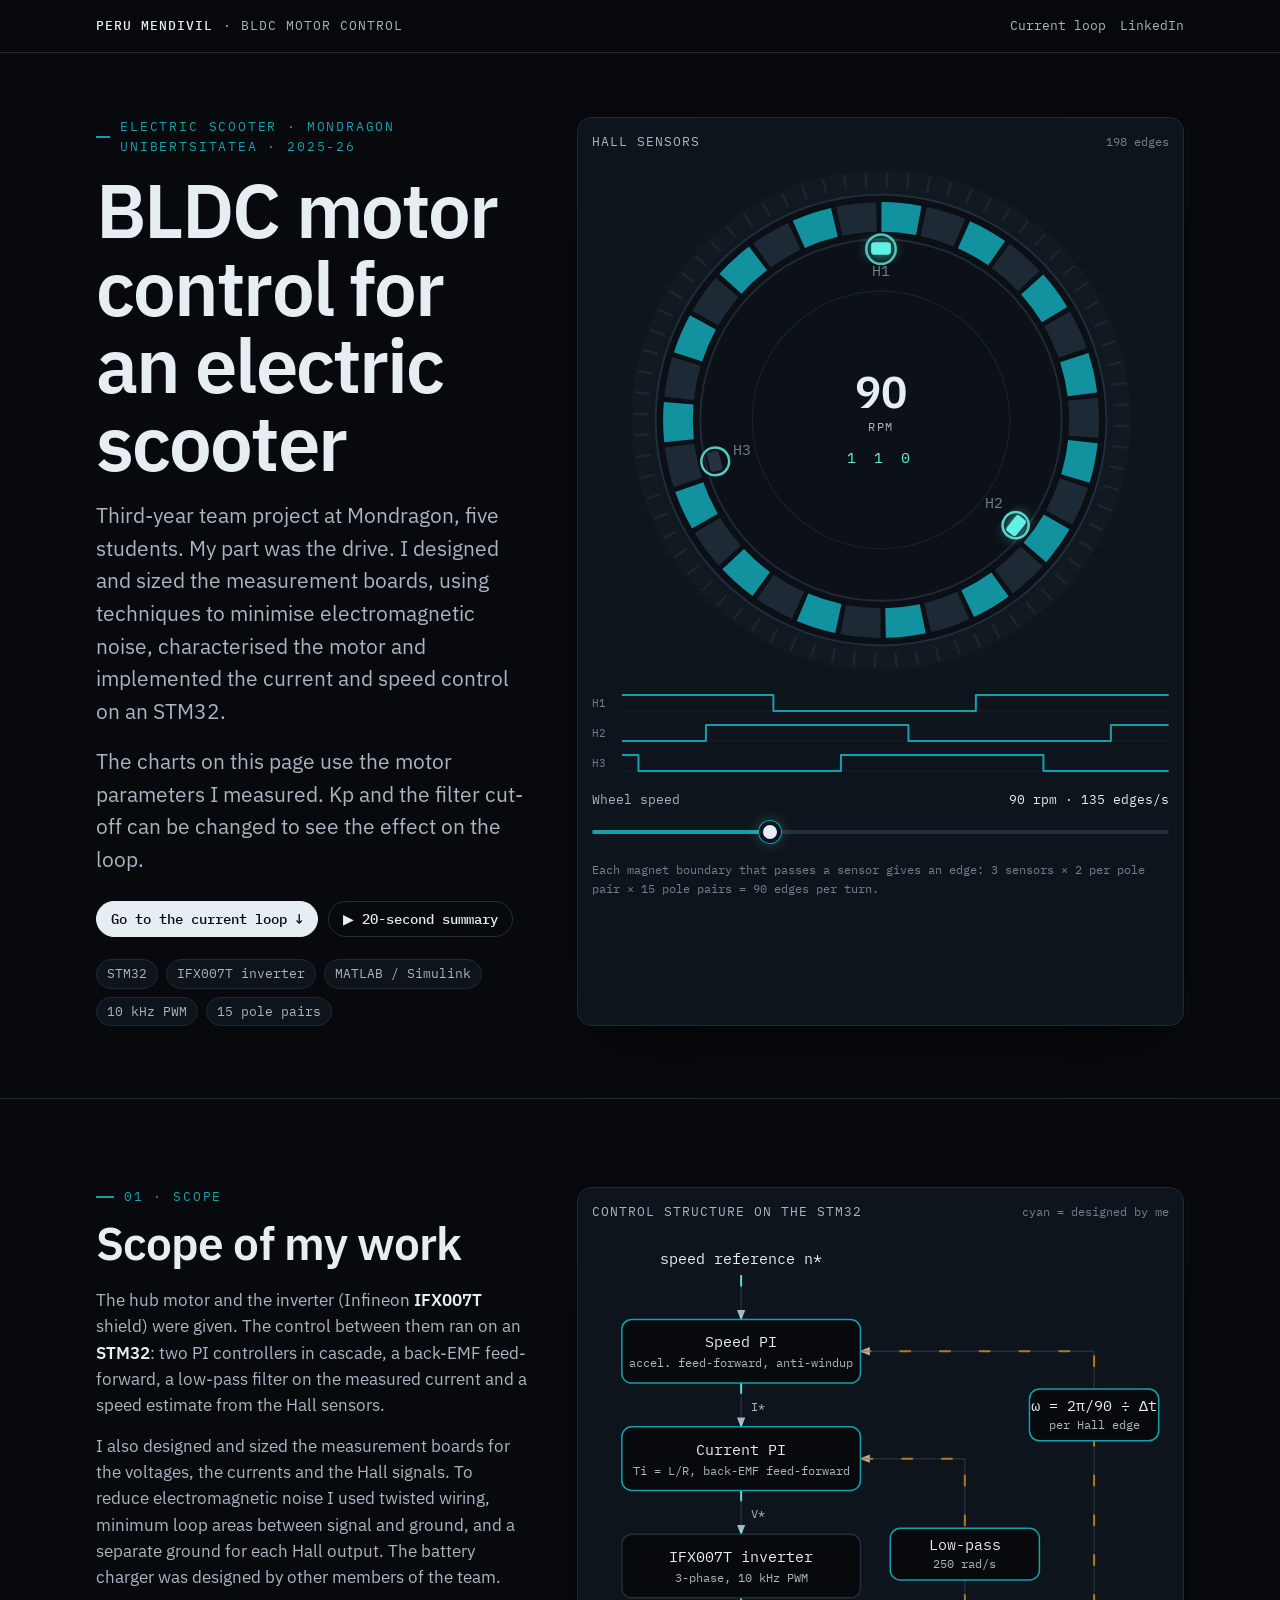
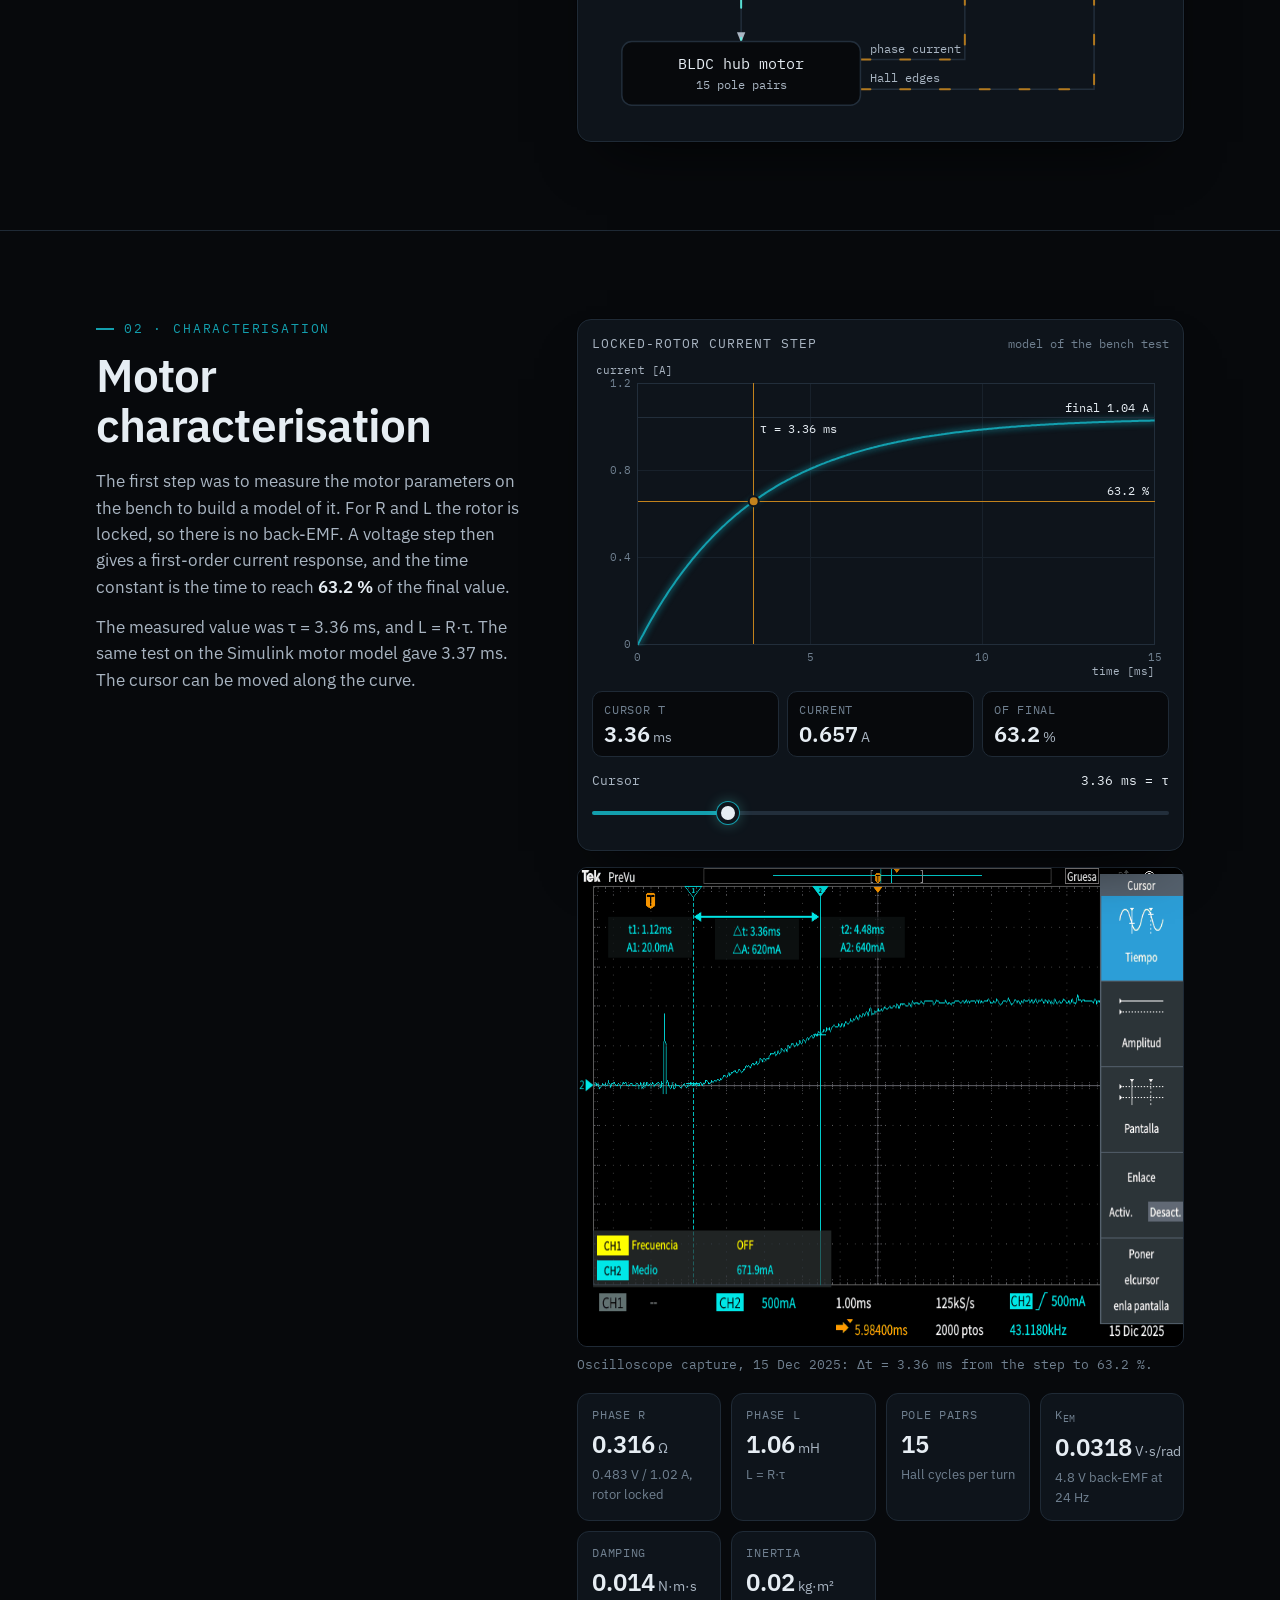
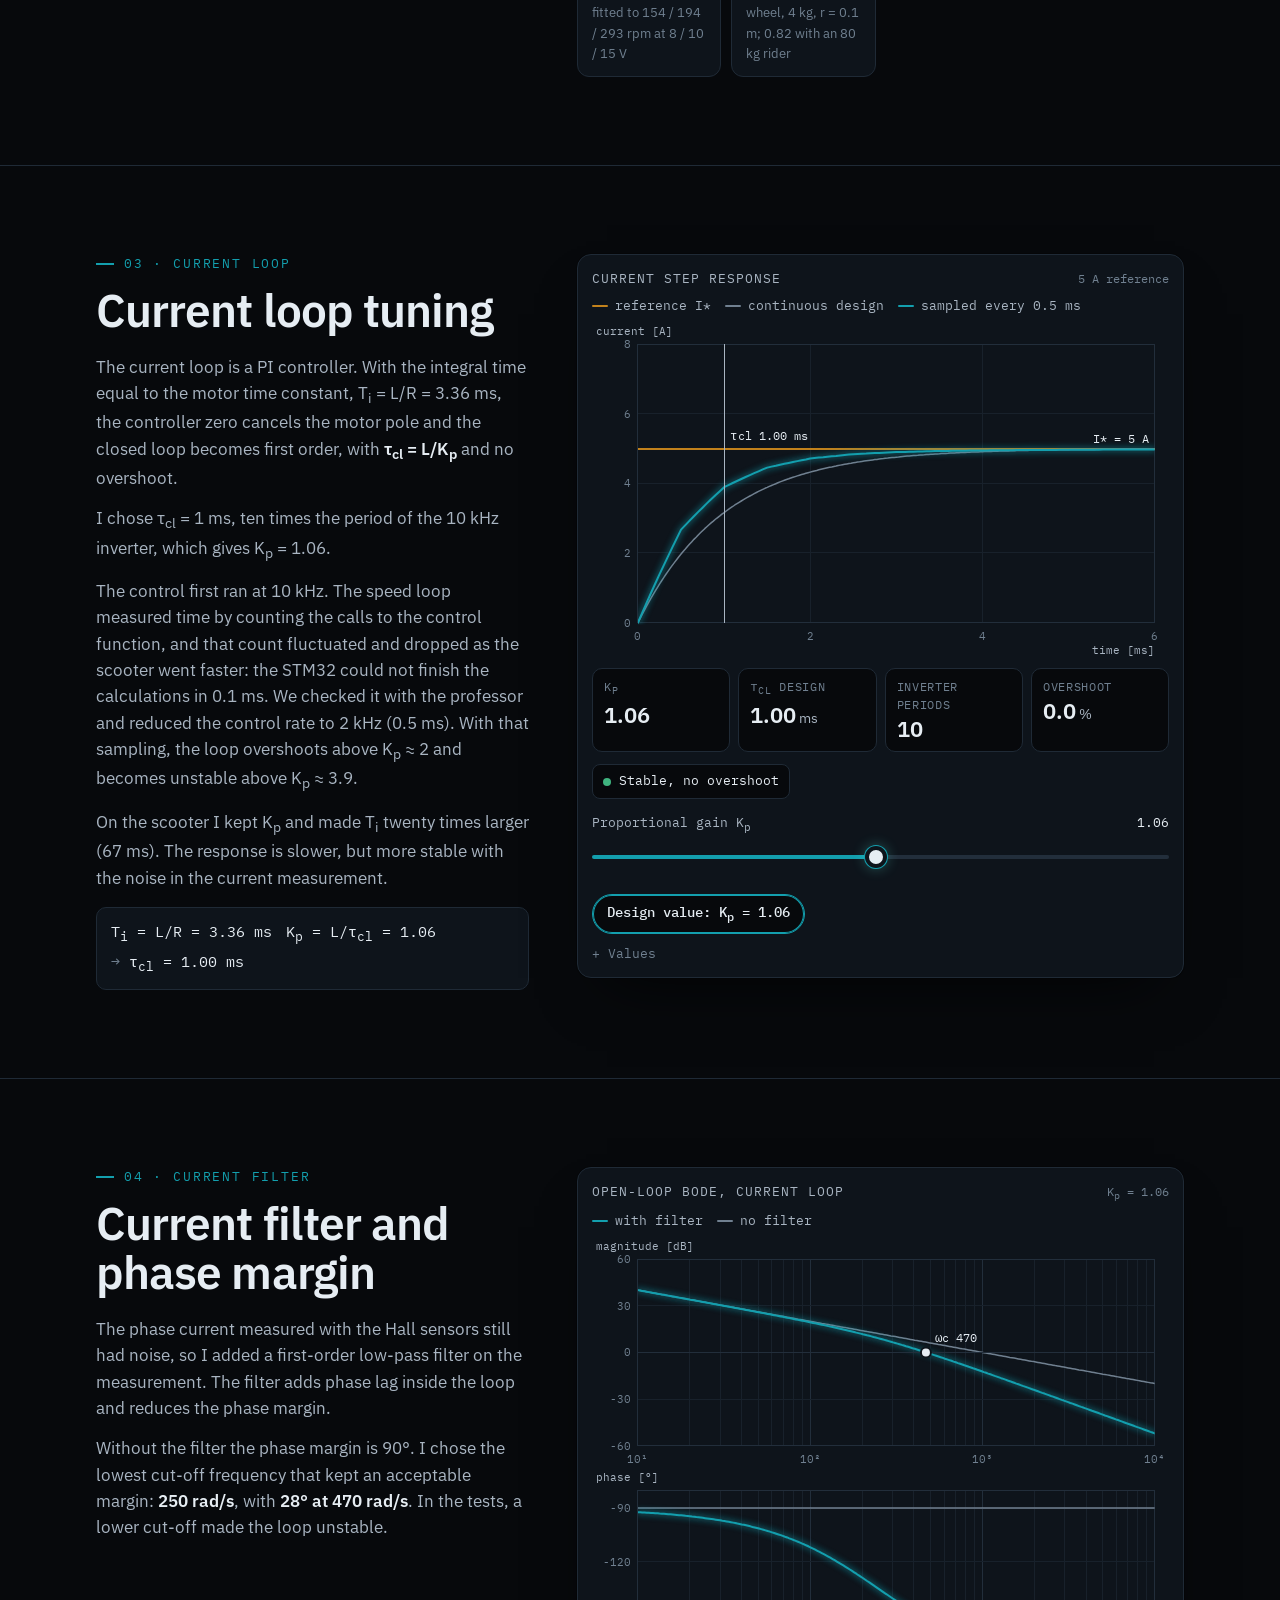
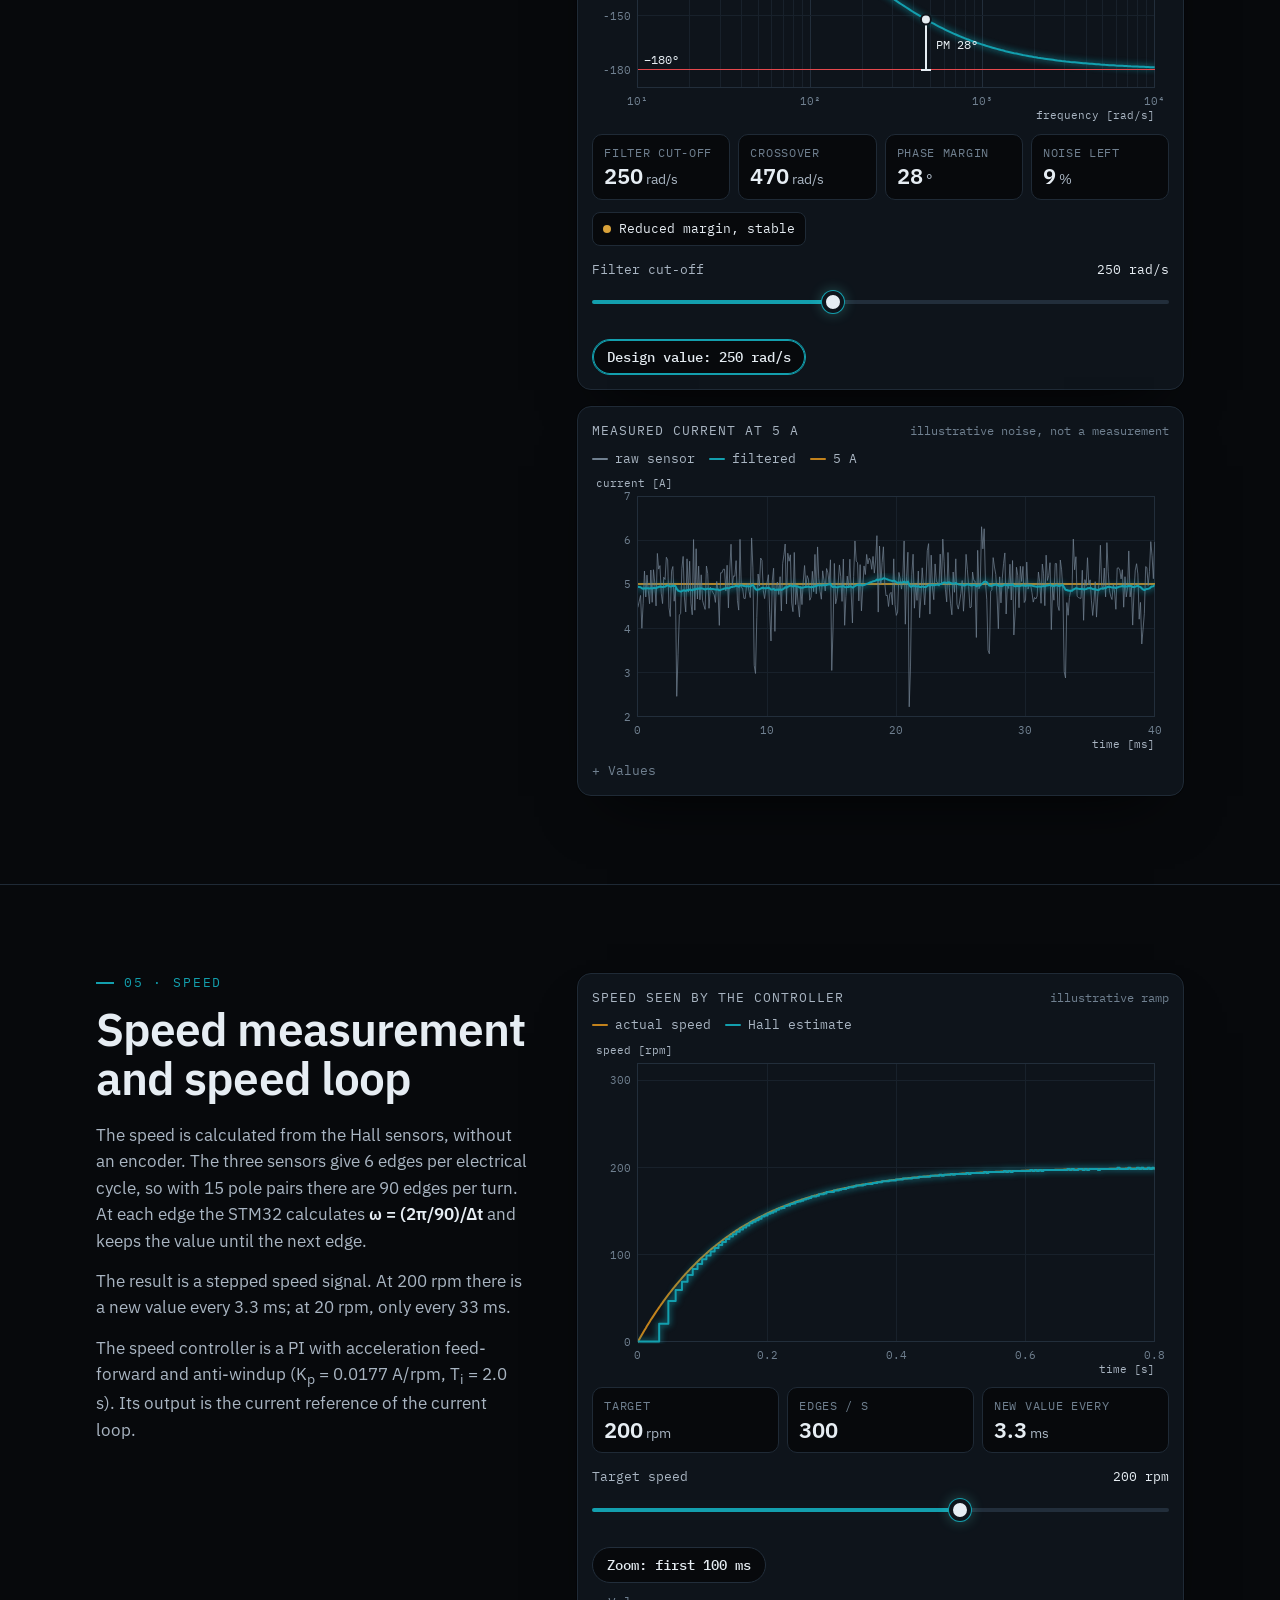
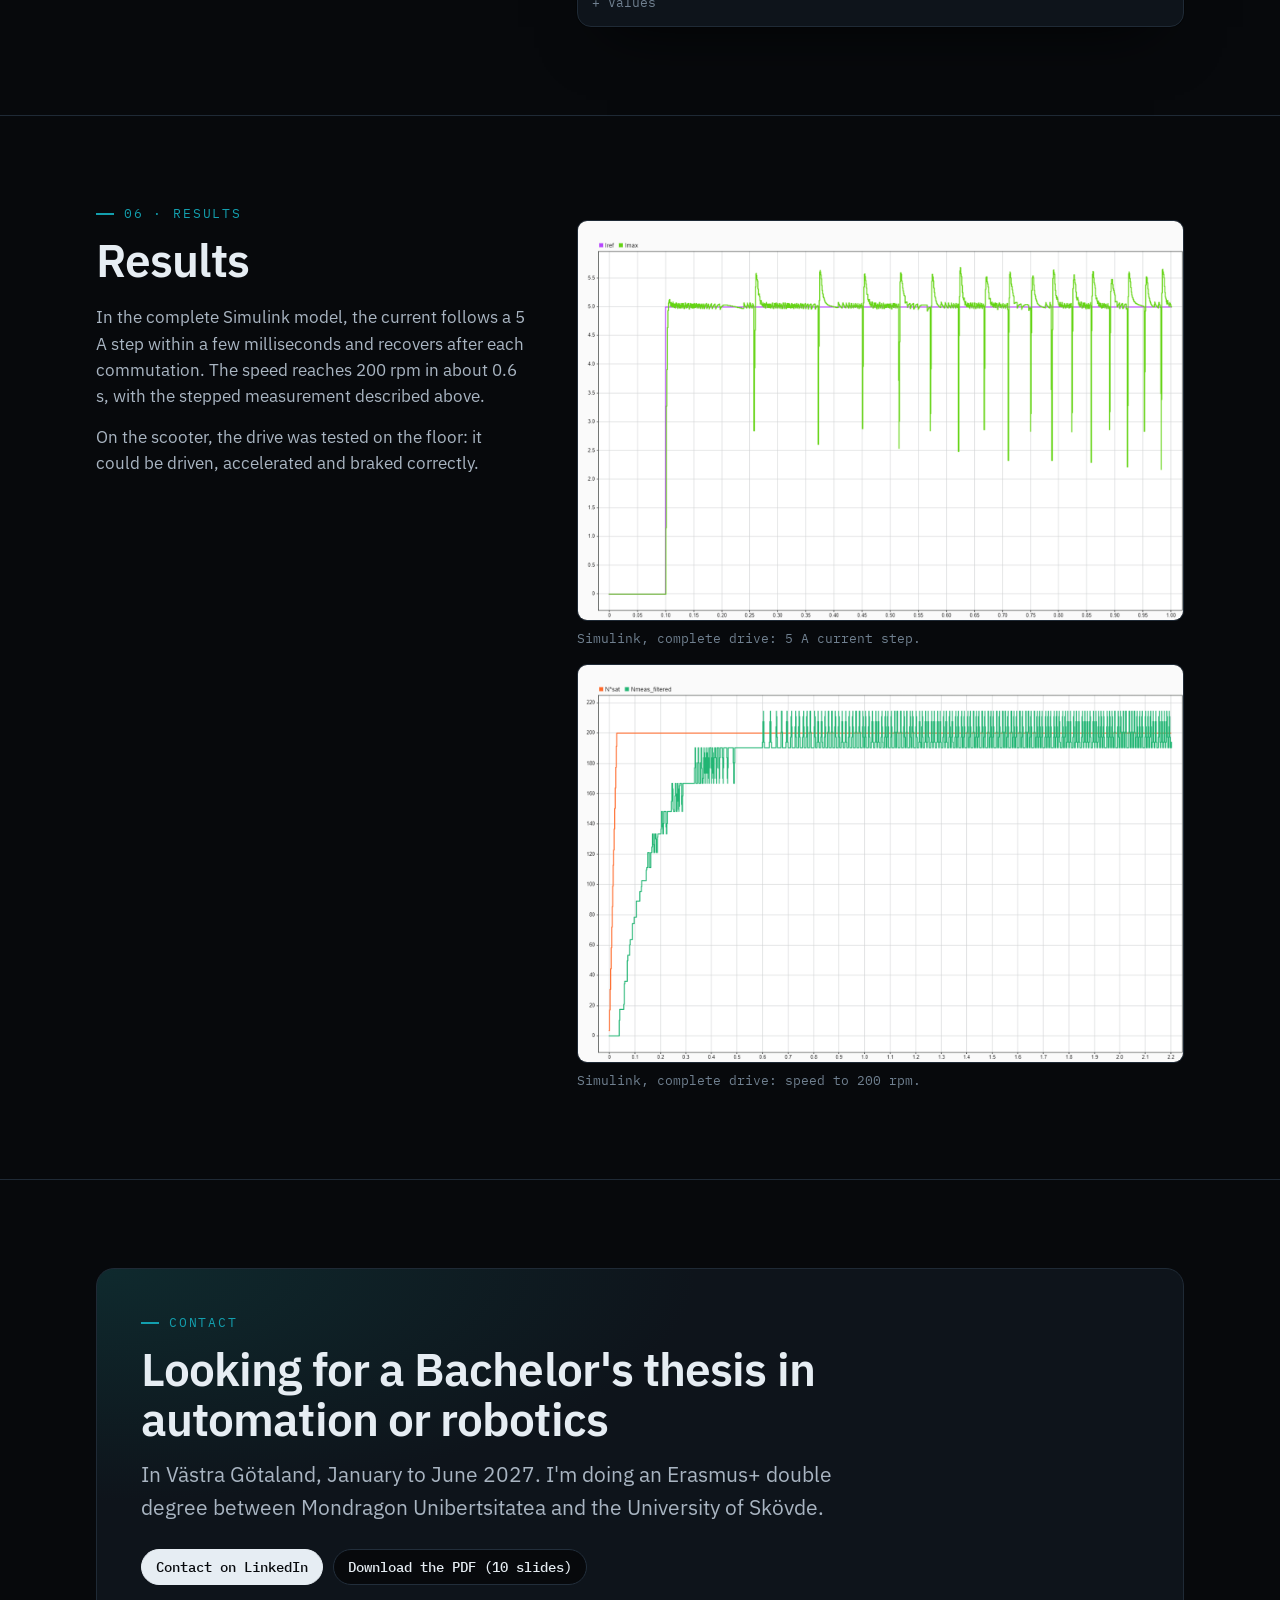
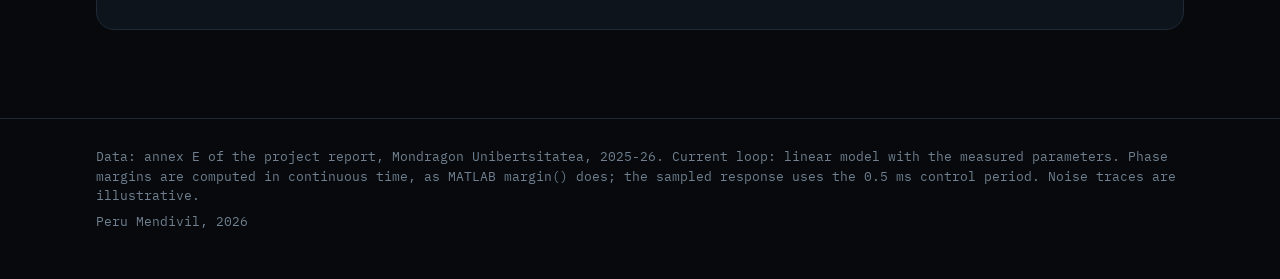
==== index.html @ 1570203b "Version the app script so returning visitors get updates Co-Authored-By: Claude Opus 5.5 <noreply@an" ====
<!doctype html>
<html lang="en">
<head>
<meta charset="utf-8">
<meta name="viewport" content="width=device-width, initial-scale=1">
<title>BLDC Motor Control · Peru Mendivil</title>
<meta name="description" content="Current and speed control of an electric scooter's BLDC hub motor on an STM32: motor characterisation, PI tuning, current filter and Hall-based speed measurement. Interactive charts with the measured motor parameters.">
<meta name="author" content="Peru Mendivil">
<meta property="og:type" content="website">
<meta property="og:title" content="BLDC motor control for an electric scooter (interactive)">
<meta property="og:description" content="Current and speed control of a hub motor on an STM32, with the motor parameters I measured. Kp and the filter cut-off can be changed to see the effect on the loop.">
<meta property="og:url" content="https://perumendibil.github.io/bldc-drive/">
<meta property="og:image" content="https://perumendibil.github.io/bldc-drive/media/og-image.png">
<meta property="og:image:width" content="1200">
<meta property="og:image:height" content="627">
<meta property="og:image:alt" content="Drawing of the hub motor with 30 magnets and the title BLDC motor control for an electric scooter">
<meta name="twitter:card" content="summary_large_image">
<meta name="theme-color" content="#07090c">
<link rel="icon" href="data:image/svg+xml,%3Csvg xmlns='http://www.w3.org/2000/svg' viewBox='0 0 32 32'%3E%3Crect width='32' height='32' rx='7' fill='%2307090c'/%3E%3Cpath d='M5 24h5c3 0 3-15 8-15h9' fill='none' stroke='%235ef2e4' stroke-width='3' stroke-linecap='round'/%3E%3C/svg%3E">
<link rel="preconnect" href="https://fonts.googleapis.com">
<link rel="preconnect" href="https://fonts.gstatic.com" crossorigin>
<link href="https://fonts.googleapis.com/css2?family=IBM+Plex+Mono:wght@400;500&family=IBM+Plex+Sans:wght@400;600&display=swap" rel="stylesheet">
<link rel="stylesheet" href="style.css">
<script type="module" src="app.js?v=2"></script>
</head>
<body>

<header class="topbar">
  <div class="wrap">
    <div class="brand"><b>Peru Mendivil</b><span class="hide-sm"> · BLDC motor control</span></div>
    <nav class="toplinks" aria-label="Sections">
      <a href="#current">Current loop</a>
      <a href="https://www.linkedin.com/in/perumendivil" rel="me">LinkedIn</a>
    </nav>
  </div>
</header>

<main>

<!-- HERO -->
<section class="hero" id="top">
  <div class="wrap hero-grid">
    <div class="hero-head">
      <div class="kicker">Electric scooter · Mondragon Unibertsitatea · 2025-26</div>
      <h1 style="margin-top:14px">BLDC motor control for an electric scooter</h1>
    </div>
    <div class="instrument hero-inst">
      <div class="inst-head"><span class="inst-title">Hall sensors</span><span class="inst-note" id="hero-edges">0 edges</span></div>
      <div class="rotor-wrap" id="rotor">
        <div class="rotor-readout" aria-live="off">
          <div><div class="big" id="hero-rpm">90</div><div class="unit">rpm</div><div class="code" id="hero-code">1 0 1</div></div>
        </div>
      </div>
      <div class="logic" id="logic"></div>
      <div class="controls">
        <div class="control">
          <label for="rpm"><span>Wheel speed</span> <output id="rpm-out">90 rpm · 135 edges/s</output></label>
          <input type="range" id="rpm" min="0" max="300" step="1" value="90">
        </div>
      </div>
      <p class="inst-note" style="text-align:left;margin-top:6px">Each magnet boundary that passes a sensor gives an edge: 3 sensors × 2 per pole pair × 15 pole pairs = 90 edges per turn.</p>
    </div>
    <div class="hero-body">
      <p class="lede">Third-year team project at Mondragon, five students. My part was the drive. I designed and sized the measurement boards, using techniques to minimise electromagnetic noise, characterised the motor and implemented the current and speed control on an STM32.</p>
      <p class="lede">The charts on this page use the motor parameters I measured. Kp and the filter cut-off can be changed to see the effect on the loop.</p>
      <div class="hero-cta">
        <a class="btn primary" href="#current">Go to the current loop ↓</a>
        <button class="btn" type="button" id="play-teaser" hidden>▶ 20-second summary</button>
      </div>
      <div class="chips" aria-label="Tools">
        <span class="chip">STM32</span><span class="chip">IFX007T inverter</span><span class="chip">MATLAB / Simulink</span><span class="chip">10 kHz PWM</span><span class="chip">15 pole pairs</span>
      </div>
    </div>
  </div>
</section>

<!-- 01 SCOPE -->
<section id="scope">
  <div class="wrap split">
    <div class="prose">
      <div class="kicker">01 · Scope</div>
      <h2>Scope of my work</h2>
      <p>The hub motor and the inverter (Infineon <strong>IFX007T</strong> shield) were given. The control between them ran on an <strong>STM32</strong>: two PI controllers in cascade, a back-EMF feed-forward, a low-pass filter on the measured current and a speed estimate from the Hall sensors.</p>
      <p>I also designed and sized the measurement boards for the voltages, the currents and the Hall signals. To reduce electromagnetic noise I used twisted wiring, minimum loop areas between signal and ground, and a separate ground for each Hall output. The battery charger was designed by other members of the team.</p>
    </div>
    <div class="instrument">
      <div class="inst-head"><span class="inst-title">Control structure on the STM32</span><span class="inst-note">cyan = designed by me</span></div>
      <svg class="diagram" viewBox="0 0 580 500" role="img" aria-label="Block diagram: speed reference into the speed PI, current PI, IFX007T inverter and BLDC motor; the filtered phase current returns to the current PI and a per-edge speed estimate returns to the speed PI">
        <defs><marker id="arr" viewBox="0 0 10 10" refX="9" refY="5" markerWidth="7" markerHeight="7" orient="auto-start-reverse"><path class="arrow" d="M0 1 L10 5 L0 9 Z"/></marker></defs>
        <path class="wire" d="M150 46 V90" marker-end="url(#arr)"/><path class="wire" d="M150 154 V198" marker-end="url(#arr)"/><path class="wire" d="M150 262 V306" marker-end="url(#arr)"/><path class="wire" d="M150 370 V414" marker-end="url(#arr)"/>
        <path class="flow" d="M150 46 V90"/><path class="flow" d="M150 154 V198"/><path class="flow" d="M150 262 V306"/><path class="flow" d="M150 370 V414"/>
        <path class="wire" d="M270 432 H375 V230 H270" marker-end="url(#arr)"/><path class="flow fb" d="M270 432 H375 V230 H270"/>
        <path class="wire" d="M270 462 H505 V122 H270" marker-end="url(#arr)"/><path class="flow fb" d="M270 462 H505 V122 H270"/>
        <text x="150" y="34" text-anchor="middle">speed reference n*</text>
        <rect class="box mine" x="30" y="90" width="240" height="64" rx="10"/>
        <text x="150" y="118" text-anchor="middle">Speed PI</text><text class="sub" x="150" y="138" text-anchor="middle">accel. feed-forward, anti-windup</text>
        <text class="sub" x="160" y="182">I*</text>
        <rect class="box mine" x="30" y="198" width="240" height="64" rx="10"/>
        <text x="150" y="226" text-anchor="middle">Current PI</text><text class="sub" x="150" y="246" text-anchor="middle">Ti = L/R, back-EMF feed-forward</text>
        <text class="sub" x="160" y="290">V*</text>
        <rect class="box" x="30" y="306" width="240" height="64" rx="10"/>
        <text x="150" y="334" text-anchor="middle">IFX007T inverter</text><text class="sub" x="150" y="354" text-anchor="middle">3-phase, 10 kHz PWM</text>
        <rect class="box" x="30" y="414" width="240" height="64" rx="10"/>
        <text x="150" y="442" text-anchor="middle">BLDC hub motor</text><text class="sub" x="150" y="462" text-anchor="middle">15 pole pairs</text>
        <rect class="box mine" x="300" y="300" width="150" height="52" rx="10"/>
        <text x="375" y="322" text-anchor="middle">Low-pass</text><text class="sub" x="375" y="340" text-anchor="middle">250 rad/s</text>
        <rect class="box mine" x="440" y="160" width="130" height="52" rx="10"/>
        <text x="505" y="182" text-anchor="middle">ω = 2π/90 ÷ Δt</text><text class="sub" x="505" y="200" text-anchor="middle">per Hall edge</text>
        <text class="sub" x="280" y="425">phase current</text>
        <text class="sub" x="280" y="455">Hall edges</text>
      </svg>
    </div>
  </div>
</section>

<!-- 02 CHARACTERISATION -->
<section id="characterise">
  <div class="wrap split">
    <div class="prose">
      <div class="kicker">02 · Characterisation</div>
      <h2>Motor characterisation</h2>
      <p>The first step was to measure the motor parameters on the bench to build a model of it. For R and L the rotor is locked, so there is no back-EMF. A voltage step then gives a first-order current response, and the time constant is the time to reach <strong>63.2 %</strong> of the final value.</p>
      <p>The measured value was τ = 3.36 ms, and L = R·τ. The same test on the Simulink motor model gave 3.37 ms. The cursor can be moved along the curve.</p>
    </div>
    <div>
      <div class="instrument">
        <div class="inst-head"><span class="inst-title">Locked-rotor current step</span><span class="inst-note">model of the bench test</span></div>
        <div id="chart-tau"></div>
        <div class="readouts">
          <div class="readout"><div class="k">Cursor t</div><div class="v" id="tau-t">3.36<small>ms</small></div></div>
          <div class="readout"><div class="k">Current</div><div class="v" id="tau-i">0.657<small>A</small></div></div>
          <div class="readout"><div class="k">Of final</div><div class="v" id="tau-p">63.2<small>%</small></div></div>
        </div>
        <div class="controls"><div class="control">
          <label for="tau-cursor"><span>Cursor</span> <output id="tau-cursor-out">3.36 ms</output></label>
          <input type="range" id="tau-cursor" min="0" max="15" step="0.02" value="3.36">
        </div></div>
      </div>
      <figure class="evidence">
        <img src="media/tau-scope.png" alt="Tektronix capture of the locked-rotor current step with cursors 3.36 ms apart" loading="lazy" width="800" height="480">
        <figcaption>Oscilloscope capture, 15 Dec 2025: Δt = 3.36 ms from the step to 63.2 %.</figcaption>
      </figure>
      <div class="tiles">
        <div class="tile"><div class="k">Phase R</div><div class="v">0.316<small>Ω</small></div><div class="s">0.483 V / 1.02 A, rotor locked</div></div>
        <div class="tile"><div class="k">Phase L</div><div class="v">1.06<small>mH</small></div><div class="s">L = R·τ</div></div>
        <div class="tile"><div class="k">Pole pairs</div><div class="v">15</div><div class="s">Hall cycles per turn</div></div>
        <div class="tile"><div class="k">K<sub>em</sub></div><div class="v">0.0318<small>V·s/rad</small></div><div class="s">4.8 V back-EMF at 24 Hz</div></div>
        <div class="tile"><div class="k">Damping</div><div class="v">0.014<small>N·m·s</small></div><div class="s">fitted to 154 / 194 / 293 rpm at 8 / 10 / 15 V</div></div>
        <div class="tile"><div class="k">Inertia</div><div class="v">0.02<small>kg·m²</small></div><div class="s">wheel, 4 kg, r = 0.1 m; 0.82 with an 80 kg rider</div></div>
      </div>
    </div>
  </div>
</section>

<!-- 03 CURRENT LOOP -->
<section id="current">
  <div class="wrap split">
    <div class="prose">
      <div class="kicker">03 · Current loop</div>
      <h2>Current loop tuning</h2>
      <p>The current loop is a PI controller. With the integral time equal to the motor time constant, T<sub>i</sub> = L/R = 3.36 ms, the controller zero cancels the motor pole and the closed loop becomes first order, with <strong>τ<sub>cl</sub> = L/K<sub>p</sub></strong> and no overshoot.</p>
      <p>I chose τ<sub>cl</sub> = 1 ms, ten times the period of the 10 kHz inverter, which gives K<sub>p</sub> = 1.06.</p>
      <p>The control first ran at 10 kHz. The speed loop measured time by counting the calls to the control function, and that count fluctuated and dropped as the scooter went faster: the STM32 could not finish the calculations in 0.1 ms. We checked it with the professor and reduced the control rate to 2 kHz (0.5 ms). With that sampling, the loop overshoots above K<sub>p</sub> ≈ 2 and becomes unstable above K<sub>p</sub> ≈ 3.9.</p>
      <p>On the scooter I kept K<sub>p</sub> and made T<sub>i</sub> twenty times larger (67 ms). The response is slower, but more stable with the noise in the current measurement.</p>
      <div class="eq"><span>T<sub>i</sub> = L/R = 3.36 ms</span><span>K<sub>p</sub> = L/τ<sub>cl</sub> = 1.06</span><span><span class="dim">→</span> τ<sub>cl</sub> = 1.00 ms</span></div>
    </div>
    <div class="instrument">
      <div class="inst-head"><span class="inst-title">Current step response</span><span class="inst-note">5 A reference</span></div>
      <div class="legend"><span><i style="background:var(--reference)"></i>reference I*</span><span><i style="background:var(--muted)"></i>continuous design</span><span><i style="background:var(--measured)"></i>sampled every 0.5 ms</span></div>
      <div id="chart-current"></div>
      <div class="readouts">
        <div class="readout"><div class="k">K<sub>p</sub></div><div class="v" id="cur-kp">1.06</div></div>
        <div class="readout"><div class="k">τ<sub>cl</sub> design</div><div class="v" id="cur-tau">1.00<small>ms</small></div></div>
        <div class="readout"><div class="k">Inverter periods</div><div class="v" id="cur-ratio">10</div></div>
        <div class="readout"><div class="k">Overshoot</div><div class="v" id="cur-os">0<small>%</small></div></div>
      </div>
      <div class="status" id="cur-status" data-level="good">Stable, no overshoot</div>
      <div class="controls">
        <div class="control">
          <label for="kp"><span>Proportional gain K<sub>p</sub></span> <output id="kp-out">1.06</output></label>
          <input type="range" id="kp" min="0" max="1000" step="1" value="0">
        </div>
        <div class="btn-row">
          <button class="btn" type="button" id="kp-design" aria-pressed="true"><span>Design value: K<sub>p</sub> = 1.06</span></button>
        </div>
      </div>
      <details class="values" id="cur-values"><summary>Values</summary></details>
    </div>
  </div>
</section>

<!-- 04 FILTER -->
<section id="filter">
  <div class="wrap split">
    <div class="prose">
      <div class="kicker">04 · Current filter</div>
      <h2>Current filter and phase margin</h2>
      <p>The phase current measured with the Hall sensors still had noise, so I added a first-order low-pass filter on the measurement. The filter adds phase lag inside the loop and reduces the phase margin.</p>
      <p>Without the filter the phase margin is 90°. I chose the lowest cut-off frequency that kept an acceptable margin: <strong>250 rad/s</strong>, with <strong>28° at 470 rad/s</strong>. In the tests, a lower cut-off made the loop unstable.</p>
    </div>
    <div>
      <div class="instrument">
        <div class="inst-head"><span class="inst-title">Open-loop Bode, current loop</span><span class="inst-note">K<sub>p</sub> = 1.06</span></div>
        <div class="legend"><span><i style="background:var(--measured)"></i>with filter</span><span><i style="background:var(--muted)"></i>no filter</span></div>
        <div id="chart-mag"></div>
        <div id="chart-phase"></div>
        <div class="readouts">
          <div class="readout"><div class="k">Filter cut-off</div><div class="v" id="f-cut">250<small>rad/s</small></div></div>
          <div class="readout"><div class="k">Crossover</div><div class="v" id="f-wc">470<small>rad/s</small></div></div>
          <div class="readout"><div class="k">Phase margin</div><div class="v" id="f-pm">28<small>°</small></div></div>
          <div class="readout"><div class="k">Noise left</div><div class="v" id="f-noise">9<small>%</small></div></div>
        </div>
        <div class="status" id="f-status" data-level="warn">Reduced margin, stable</div>
        <div class="controls">
          <div class="control">
            <label for="fc"><span>Filter cut-off</span> <output id="fc-out">250 rad/s</output></label>
            <input type="range" id="fc" min="0" max="1000" step="1" value="0">
          </div>
          <div class="btn-row"><button class="btn" type="button" id="fc-design" aria-pressed="true">Design value: 250 rad/s</button></div>
        </div>
      </div>
      <div class="instrument">
        <div class="inst-head"><span class="inst-title">Measured current at 5 A</span><span class="inst-note">illustrative noise, not a measurement</span></div>
        <div class="legend"><span><i style="background:var(--muted)"></i>raw sensor</span><span><i style="background:var(--measured)"></i>filtered</span><span><i style="background:var(--reference)"></i>5 A</span></div>
        <div id="chart-noise"></div>
        <details class="values" id="f-values"><summary>Values</summary></details>
      </div>
    </div>
  </div>
</section>

<!-- 05 SPEED -->
<section id="speed">
  <div class="wrap split">
    <div class="prose">
      <div class="kicker">05 · Speed</div>
      <h2>Speed measurement and speed loop</h2>
      <p>The speed is calculated from the Hall sensors, without an encoder. The three sensors give 6 edges per electrical cycle, so with 15 pole pairs there are 90 edges per turn. At each edge the STM32 calculates <strong>ω = (2π/90)/Δt</strong> and keeps the value until the next edge.</p>
      <p>The result is a stepped speed signal. At 200 rpm there is a new value every 3.3 ms; at 20 rpm, only every 33 ms.</p>
      <p>The speed controller is a PI with acceleration feed-forward and anti-windup (K<sub>p</sub> = 0.0177 A/rpm, T<sub>i</sub> = 2.0 s). Its output is the current reference of the current loop.</p>
    </div>
    <div class="instrument">
      <div class="inst-head"><span class="inst-title">Speed seen by the controller</span><span class="inst-note">illustrative ramp</span></div>
      <div class="legend"><span><i style="background:var(--reference)"></i>actual speed</span><span><i style="background:var(--measured)"></i>Hall estimate</span></div>
      <div id="chart-speed"></div>
      <div class="readouts">
        <div class="readout"><div class="k">Target</div><div class="v" id="spd-target">200<small>rpm</small></div></div>
        <div class="readout"><div class="k">Edges / s</div><div class="v" id="spd-eps">300</div></div>
        <div class="readout"><div class="k">New value every</div><div class="v" id="spd-dt">3.3<small>ms</small></div></div>
      </div>
      <div class="controls">
        <div class="control">
          <label for="spd"><span>Target speed</span> <output id="spd-out">200 rpm</output></label>
          <input type="range" id="spd" min="20" max="300" step="5" value="200">
        </div>
        <div class="btn-row"><button class="btn" type="button" id="spd-zoom" aria-pressed="false">Zoom: first 100 ms</button></div>
      </div>
      <details class="values" id="spd-values"><summary>Values</summary></details>
    </div>
  </div>
</section>

<!-- 06 RESULTS -->
<section id="result">
  <div class="wrap split">
    <div class="prose">
      <div class="kicker">06 · Results</div>
      <h2>Results</h2>
      <p>In the complete Simulink model, the current follows a 5 A step within a few milliseconds and recovers after each commutation. The speed reaches 200 rpm in about 0.6 s, with the stepped measurement described above.</p>
      <p>On the scooter, the drive was tested on the floor: it could be driven, accelerated and braked correctly.</p>
    </div>
    <div id="results">
      <figure class="evidence" data-fallback="current">
        <img src="media/current-response.png" alt="Simulink: 5 A current step, Iref and measured current" loading="lazy">
        <figcaption>Simulink, complete drive: 5 A current step.</figcaption>
      </figure>
      <figure class="evidence" data-fallback="speed">
        <img src="media/speed-response.png" alt="Simulink: speed ramp to 200 rpm and the Hall-based estimate" loading="lazy">
        <figcaption>Simulink, complete drive: speed to 200 rpm.</figcaption>
      </figure>
      <figure class="evidence media-slot" data-slot="scooter-video" hidden>
        <video src="media/scooter-drive.mp4" controls playsinline muted preload="none"></video>
        <figcaption>The scooter during the floor test.</figcaption>
      </figure>
      <figure class="evidence media-slot" data-slot="board-photo" hidden>
        <img src="media/boards.jpg" alt="STM32, IFX007T inverter shield and measurement boards on the bench" loading="lazy">
        <figcaption>Control hardware and measurement boards on the bench.</figcaption>
      </figure>
    </div>
  </div>
</section>

<!-- CLOSING -->
<section class="closing" id="contact">
  <div class="wrap">
    <div class="card">
      <div class="kicker">Contact</div>
      <h2>Looking for a Bachelor's thesis in automation or robotics</h2>
      <p class="lede" style="margin-top:14px">In Västra Götaland, January to June 2027. I'm doing an Erasmus+ double degree between Mondragon Unibertsitatea and the University of Skövde.</p>
      <div class="hero-cta">
        <a class="btn primary" href="https://www.linkedin.com/in/perumendivil" rel="me">Contact on LinkedIn</a>
        <a class="btn" href="media/BLDC-drive-control-Peru-Mendivil.pdf" download>Download the PDF (10 slides)</a>
      </div>
    </div>
  </div>
</section>

</main>

<footer class="foot">
  <div class="wrap">
    <p>Data: annex E of the project report, Mondragon Unibertsitatea, 2025-26. Current loop: linear model with the measured parameters. Phase margins are computed in continuous time, as MATLAB margin() does; the sampled response uses the 0.5 ms control period. Noise traces are illustrative.</p>
    <p>Peru Mendivil, 2026</p>
  </div>
</footer>

<dialog class="video" id="teaser-dialog">
  <form method="dialog"><button class="btn" aria-label="Close">✕</button></form>
  <video id="teaser-video" playsinline muted loop controls preload="none"></video>
</dialog>

</body>
</html>
---- style.css ----
:root {
  color-scheme: dark;
  --bg: #07090c;
  --surface: #0e141b;
  --surface-2: #121a23;
  --grid: #18212b;
  --grid-major: #222e3b;
  --rule: #1f2a36;
  --ink: #e6edf3;
  --ink-2: #a9b5c2;
  --muted: #708090;
  /* data colours: validated (dataviz, dark, surface #0e141b) */
  --measured: #139fae;
  --reference: #c2821c;
  /* decoration only (rotor, glow), never a data series */
  --phosphor: #5ef2e4;
  --alert: #e5484d;
  --good: #3fb37f;
  --warn: #d9a23a;
  --radius: 14px;
  --gutter: 16px;
  --sans: "IBM Plex Sans", system-ui, -apple-system, "Segoe UI", sans-serif;
  --mono: "IBM Plex Mono", ui-monospace, "Cascadia Mono", Consolas, monospace;
}

* { box-sizing: border-box; margin: 0; padding: 0; }
html { -webkit-text-size-adjust: 100%; scroll-behavior: smooth; }
body {
  background: var(--bg);
  color: var(--ink);
  font-family: var(--sans);
  font-size: 17px;
  line-height: 1.55;
  overflow-x: hidden;
}
img, svg, video { display: block; max-width: 100%; }
[hidden] { display: none !important; }
a { color: var(--ink); text-underline-offset: 3px; text-decoration-color: var(--measured); }
a:hover { color: var(--phosphor); }
:focus-visible { outline: 2px solid var(--phosphor); outline-offset: 3px; border-radius: 4px; }

.wrap { width: min(1120px, 100%); margin: 0 auto; padding: 0 var(--gutter); }

/* ---------- top bar ---------- */
.topbar {
  position: sticky; top: 0; z-index: 20;
  background: color-mix(in srgb, var(--bg) 86%, transparent);
  backdrop-filter: blur(8px);
  border-bottom: 1px solid var(--rule);
}
.topbar .wrap { display: flex; align-items: center; justify-content: space-between; gap: 12px; height: 52px; }
.brand { font-family: var(--mono); font-size: 13px; letter-spacing: .08em; text-transform: uppercase; color: var(--ink-2); white-space: nowrap; }
.brand b { color: var(--ink); font-weight: 500; }
.toplinks { display: flex; gap: 14px; font-family: var(--mono); font-size: 13px; white-space: nowrap; }
@media (max-width: 420px) { .hide-sm { display: none; } }
.toplinks a { text-decoration: none; color: var(--ink-2); }
.toplinks a:hover { color: var(--ink); }

/* ---------- type ---------- */
.kicker {
  font-family: var(--mono); font-size: 13px; letter-spacing: .14em; text-transform: uppercase;
  color: var(--measured); display: flex; align-items: center; gap: 10px;
}
.kicker::before { content: ""; width: 18px; height: 2px; background: currentColor; }
h1 { font-size: clamp(40px, 9vw, 76px); line-height: 1.02; letter-spacing: -.025em; font-weight: 600; }
h2 { font-size: clamp(30px, 6vw, 46px); line-height: 1.08; letter-spacing: -.02em; font-weight: 600; margin-top: 12px; }
h3 { font-size: 19px; font-weight: 600; }
.lede { font-size: clamp(18px, 2.4vw, 21px); color: var(--ink-2); max-width: 36em; }
p + p { margin-top: 14px; }
.prose h2 + p { margin-top: 18px; }
.prose p { color: var(--ink-2); }
.prose strong { color: var(--ink); font-weight: 600; }
.mono { font-family: var(--mono); }
.eq {
  font-family: var(--mono); font-size: 15px; color: var(--ink);
  background: var(--surface); border: 1px solid var(--rule); border-radius: 10px;
  padding: 12px 14px; margin-top: 16px; display: flex; flex-wrap: wrap; gap: 4px 14px;
}
.eq span { white-space: nowrap; }
.eq .dim { color: var(--muted); }

/* ---------- sections ---------- */
section { padding: 88px 0; border-top: 1px solid var(--rule); }
.split { display: grid; gap: 28px; }
@media (min-width: 920px) {
  .split { grid-template-columns: minmax(0, 5fr) minmax(0, 7fr); gap: 48px; align-items: start; }
  .split .prose { position: sticky; top: 84px; }
}

/* ---------- hero ---------- */
.hero { padding: clamp(32px, 6vw, 64px) 0 72px; border-top: 0; position: relative; overflow: hidden; }
.hero-grid { display: grid; gap: 24px; grid-template-areas: "head" "inst" "body"; }
.hero-head { grid-area: head; }
.hero-inst { grid-area: inst; }
.hero-body { grid-area: body; }
@media (min-width: 920px) {
  .hero-grid { grid-template-columns: minmax(0, 5fr) minmax(0, 7fr); grid-template-areas: "head inst" "body inst"; column-gap: 48px; row-gap: 0; }
  .hero-head { align-self: end; }
  .hero-body { align-self: start; }
}
.hero .lede { margin-top: 18px; }
.hero-cta { display: flex; flex-wrap: wrap; gap: 10px; margin-top: 26px; }
.chips { display: flex; flex-wrap: wrap; gap: 8px; margin-top: 22px; }
.chip {
  font-family: var(--mono); font-size: 12.5px; color: var(--ink-2);
  border: 1px solid var(--rule); border-radius: 999px; padding: 4px 10px; background: var(--surface);
}

/* ---------- instrument (scope panel) ---------- */
.instrument {
  background: var(--surface);
  border: 1px solid var(--rule);
  border-radius: var(--radius);
  padding: 14px;
  position: relative;
  box-shadow: 0 0 0 1px #0004, 0 30px 60px -30px #000c;
}
.instrument + .instrument { margin-top: 16px; }
.inst-head { display: flex; align-items: baseline; justify-content: space-between; gap: 12px; margin-bottom: 8px; }
.inst-title { font-family: var(--mono); font-size: 12.5px; letter-spacing: .08em; text-transform: uppercase; color: var(--ink-2); }
.inst-note { font-family: var(--mono); font-size: 12px; color: var(--muted); text-align: right; }
.legend { display: flex; flex-wrap: wrap; gap: 14px; font-family: var(--mono); font-size: 12.5px; color: var(--ink-2); margin: 2px 0 6px; }
.legend span { display: inline-flex; align-items: center; gap: 7px; }
.legend i { width: 16px; height: 2px; border-radius: 2px; display: inline-block; }

/* readouts styled like scope measurement boxes */
.readouts { display: grid; grid-template-columns: repeat(auto-fit, minmax(118px, 1fr)); gap: 8px; margin-top: 12px; }
.readout { background: var(--bg); border: 1px solid var(--rule); border-radius: 10px; padding: 9px 11px; min-width: 0; }
.readout .k { font-family: var(--mono); font-size: 11.5px; letter-spacing: .06em; text-transform: uppercase; color: var(--muted); }
.readout .v { font-size: 22px; font-weight: 600; line-height: 1.2; margin-top: 2px; white-space: nowrap; }
.readout .v small { font-size: 14px; font-weight: 400; color: var(--ink-2); margin-left: 3px; }

.status { display: inline-flex; align-items: center; gap: 8px; font-family: var(--mono); font-size: 13px; padding: 6px 10px; border-radius: 8px; border: 1px solid var(--rule); background: var(--bg); margin-top: 12px; }
.status::before { content: ""; width: 8px; height: 8px; border-radius: 50%; background: var(--muted); flex: none; }
.status[data-level="good"]::before { background: var(--good); }
.status[data-level="warn"]::before { background: var(--warn); }
.status[data-level="bad"]::before { background: var(--alert); }

/* ---------- controls ---------- */
.controls { display: grid; gap: 14px; margin-top: 14px; }
.control label { display: flex; justify-content: space-between; gap: 10px; font-family: var(--mono); font-size: 13px; color: var(--ink-2); margin-bottom: 6px; }
.control label output { color: var(--ink); }
input[type="range"] {
  -webkit-appearance: none; appearance: none; width: 100%; height: 32px; background: transparent; cursor: pointer; touch-action: pan-y;
}
input[type="range"]::-webkit-slider-runnable-track { height: 4px; border-radius: 2px; background: linear-gradient(90deg, var(--measured) var(--fill, 50%), var(--grid-major) var(--fill, 50%)); }
input[type="range"]::-moz-range-track { height: 4px; border-radius: 2px; background: var(--grid-major); }
input[type="range"]::-moz-range-progress { height: 4px; border-radius: 2px; background: var(--measured); }
input[type="range"]::-webkit-slider-thumb {
  -webkit-appearance: none; width: 22px; height: 22px; margin-top: -9px; border-radius: 50%;
  background: var(--ink); border: 4px solid var(--surface); box-shadow: 0 0 0 1px var(--measured), 0 0 14px #5ef2e455;
}
input[type="range"]::-moz-range-thumb { width: 16px; height: 16px; border-radius: 50%; background: var(--ink); border: 4px solid var(--surface); box-shadow: 0 0 0 1px var(--measured); }

.btn {
  font: 500 14px/1 var(--mono); color: var(--ink); background: var(--bg);
  border: 1px solid var(--grid-major); border-radius: 999px; padding: 10px 14px; cursor: pointer;
  display: inline-flex; align-items: center; gap: 8px; text-decoration: none;
}
.btn:hover { border-color: var(--measured); color: var(--ink); }
.btn.primary { background: var(--ink); color: var(--bg); border-color: var(--ink); }
.btn.primary:hover { background: var(--phosphor); border-color: var(--phosphor); color: var(--bg); }
.btn[aria-pressed="true"] { border-color: var(--measured); box-shadow: inset 0 0 0 1px var(--measured); }
.btn-row { display: flex; flex-wrap: wrap; gap: 8px; align-items: center; }
.switch { display: inline-flex; align-items: center; gap: 10px; font-family: var(--mono); font-size: 13px; color: var(--ink-2); cursor: pointer; user-select: none; }
.switch input { appearance: none; width: 38px; height: 22px; border-radius: 999px; background: var(--grid-major); position: relative; cursor: pointer; flex: none; transition: background .2s; }
.switch input::after { content: ""; position: absolute; top: 3px; left: 3px; width: 16px; height: 16px; border-radius: 50%; background: var(--ink); transition: transform .2s; }
.switch input:checked { background: var(--measured); }
.switch input:checked::after { transform: translateX(16px); }

/* ---------- charts ---------- */
.chart { position: relative; width: 100%; touch-action: pan-y; }
.chart svg { overflow: visible; }
.chart .plot-hit { cursor: crosshair; }
.chart text { font-family: var(--mono); font-size: 11.5px; fill: var(--muted); }
.chart .axis-label { fill: var(--ink-2); }
.chart .ann { fill: var(--ink); font-size: 12.5px; }
.tip {
  position: absolute; pointer-events: none; z-index: 5; min-width: 120px;
  background: #05080bee; border: 1px solid var(--grid-major); border-radius: 8px; padding: 7px 9px;
  font-family: var(--mono); font-size: 12px; color: var(--ink-2); opacity: 0; transition: opacity .12s;
}
.tip.on { opacity: 1; }
.tip .row { display: flex; align-items: center; gap: 7px; white-space: nowrap; }
.tip .row b { color: var(--ink); font-weight: 500; font-size: 13px; }
.tip .key { width: 12px; height: 2px; border-radius: 2px; flex: none; }
.tip .x { color: var(--muted); margin-bottom: 3px; }

details.values { margin-top: 10px; font-family: var(--mono); font-size: 12.5px; color: var(--ink-2); }
details.values summary { cursor: pointer; color: var(--muted); list-style: none; }
details.values summary::before { content: "+ "; }
details.values[open] summary::before { content: "− "; }
details.values table { border-collapse: collapse; margin-top: 8px; width: 100%; }
details.values th, details.values td { text-align: right; padding: 3px 8px; border-bottom: 1px solid var(--rule); font-variant-numeric: tabular-nums; }
details.values th:first-child, details.values td:first-child { text-align: left; }

/* ---------- rotor ---------- */
.rotor-wrap { position: relative; max-width: 520px; margin: 0 auto; }
.rotor-readout { position: absolute; inset: 0; display: grid; place-items: center; pointer-events: none; text-align: center; }
.rotor-readout .big { font-size: clamp(30px, 7vw, 44px); font-weight: 600; line-height: 1; }
.rotor-readout .unit { font-family: var(--mono); font-size: 12px; letter-spacing: .1em; color: var(--ink-2); text-transform: uppercase; margin-top: 4px; }
.rotor-readout .code { font-family: var(--mono); font-size: 15px; color: var(--phosphor); margin-top: 10px; letter-spacing: .3em; }
.logic { margin-top: 10px; }

/* ---------- block diagram ---------- */
.diagram text { font-family: var(--mono); font-size: 15px; fill: var(--ink); }
.diagram .sub { font-size: 12px; fill: var(--ink-2); }
.diagram .box { fill: var(--bg); stroke: var(--grid-major); stroke-width: 1.5; }
.diagram .box.mine { stroke: var(--measured); }
.diagram .wire { fill: none; stroke: var(--grid-major); stroke-width: 1.5; }
.diagram .flow { fill: none; stroke: var(--phosphor); stroke-width: 2; stroke-linecap: round; stroke-dasharray: 10 30; animation: flow 1.4s linear infinite; opacity: .9; }
.diagram .arrow { fill: var(--ink-2); }
.diagram .flow.fb { stroke: var(--reference); animation-duration: 2.2s; }
@keyframes flow { to { stroke-dashoffset: -40; } }

/* ---------- tiles ---------- */
.tiles { display: grid; grid-template-columns: repeat(auto-fit, minmax(140px, 1fr)); gap: 10px; margin-top: 18px; }
.tile { background: var(--surface); border: 1px solid var(--rule); border-radius: 12px; padding: 12px 14px; }
.tile .k { font-family: var(--mono); font-size: 11.5px; color: var(--muted); letter-spacing: .06em; text-transform: uppercase; }
.tile .v { font-size: 24px; font-weight: 600; margin-top: 2px; }
.tile .v small { font-size: 14px; font-weight: 400; color: var(--ink-2); margin-left: 3px; }
.tile .s { font-size: 13px; color: var(--muted); margin-top: 2px; }

figure.evidence { margin-top: 16px; }
figure.evidence img { border-radius: 10px; border: 1px solid var(--rule); width: 100%; }
figure.evidence figcaption { font-family: var(--mono); font-size: 12.5px; color: var(--muted); margin-top: 8px; }

.media-slot[hidden] { display: none; }

/* ---------- closing ---------- */
.closing { text-align: left; }
.closing .card {
  background: radial-gradient(120% 140% at 0% 0%, #0f2a2e 0%, var(--surface) 46%);
  border: 1px solid var(--rule); border-radius: 18px; padding: clamp(22px, 5vw, 44px);
}
.closing h2 { max-width: 18em; }
.foot { padding: 28px 0 48px; border-top: 1px solid var(--rule); font-family: var(--mono); font-size: 12.5px; color: var(--muted); }
.foot p + p { margin-top: 6px; }

/* ---------- video dialog ---------- */
dialog.video { margin: auto; border: 1px solid var(--grid-major); border-radius: 16px; background: var(--bg); padding: 0; width: min(92vw, 640px); }
dialog.video::backdrop { background: #000c; }
dialog.video video { width: 100%; height: auto; }
dialog.video form { position: absolute; top: 8px; right: 8px; }

@media (prefers-reduced-motion: reduce) {
  html { scroll-behavior: auto; }
  .diagram .flow { animation: none; stroke-dasharray: none; opacity: .35; }
}
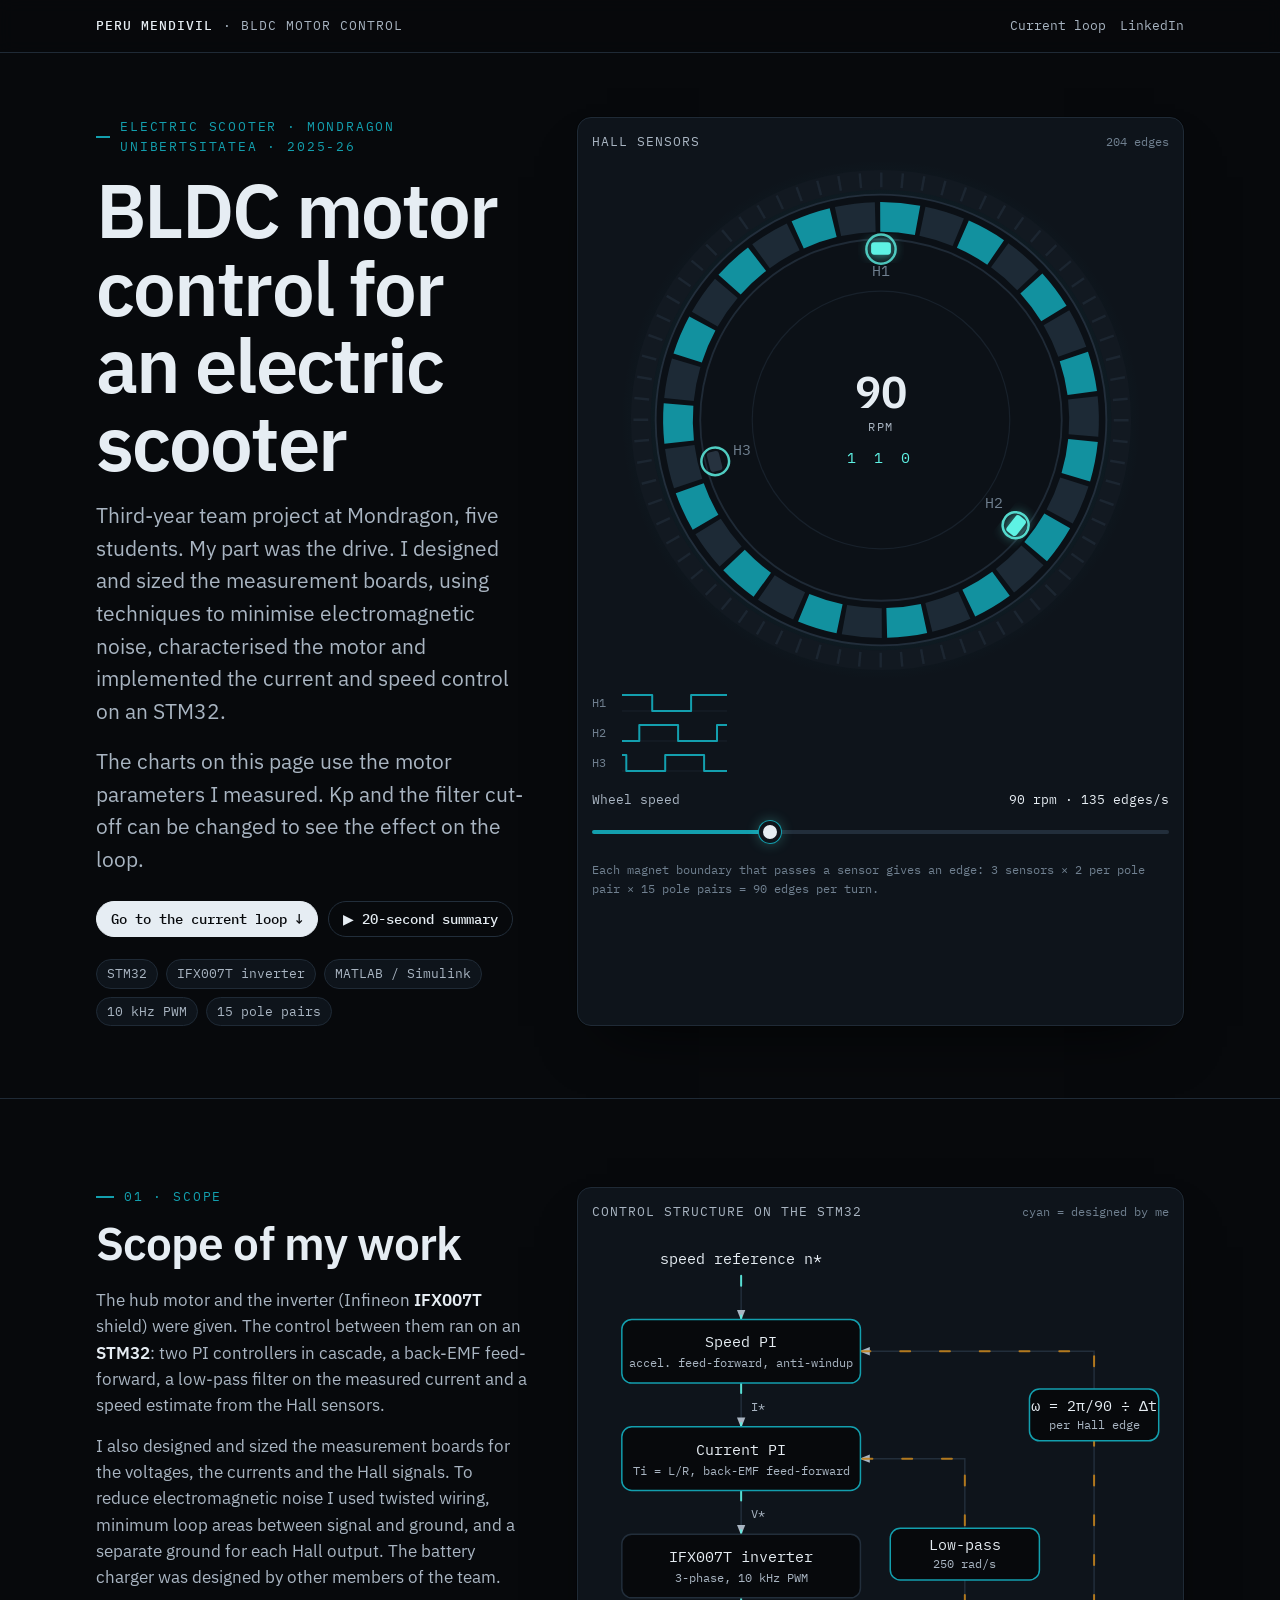
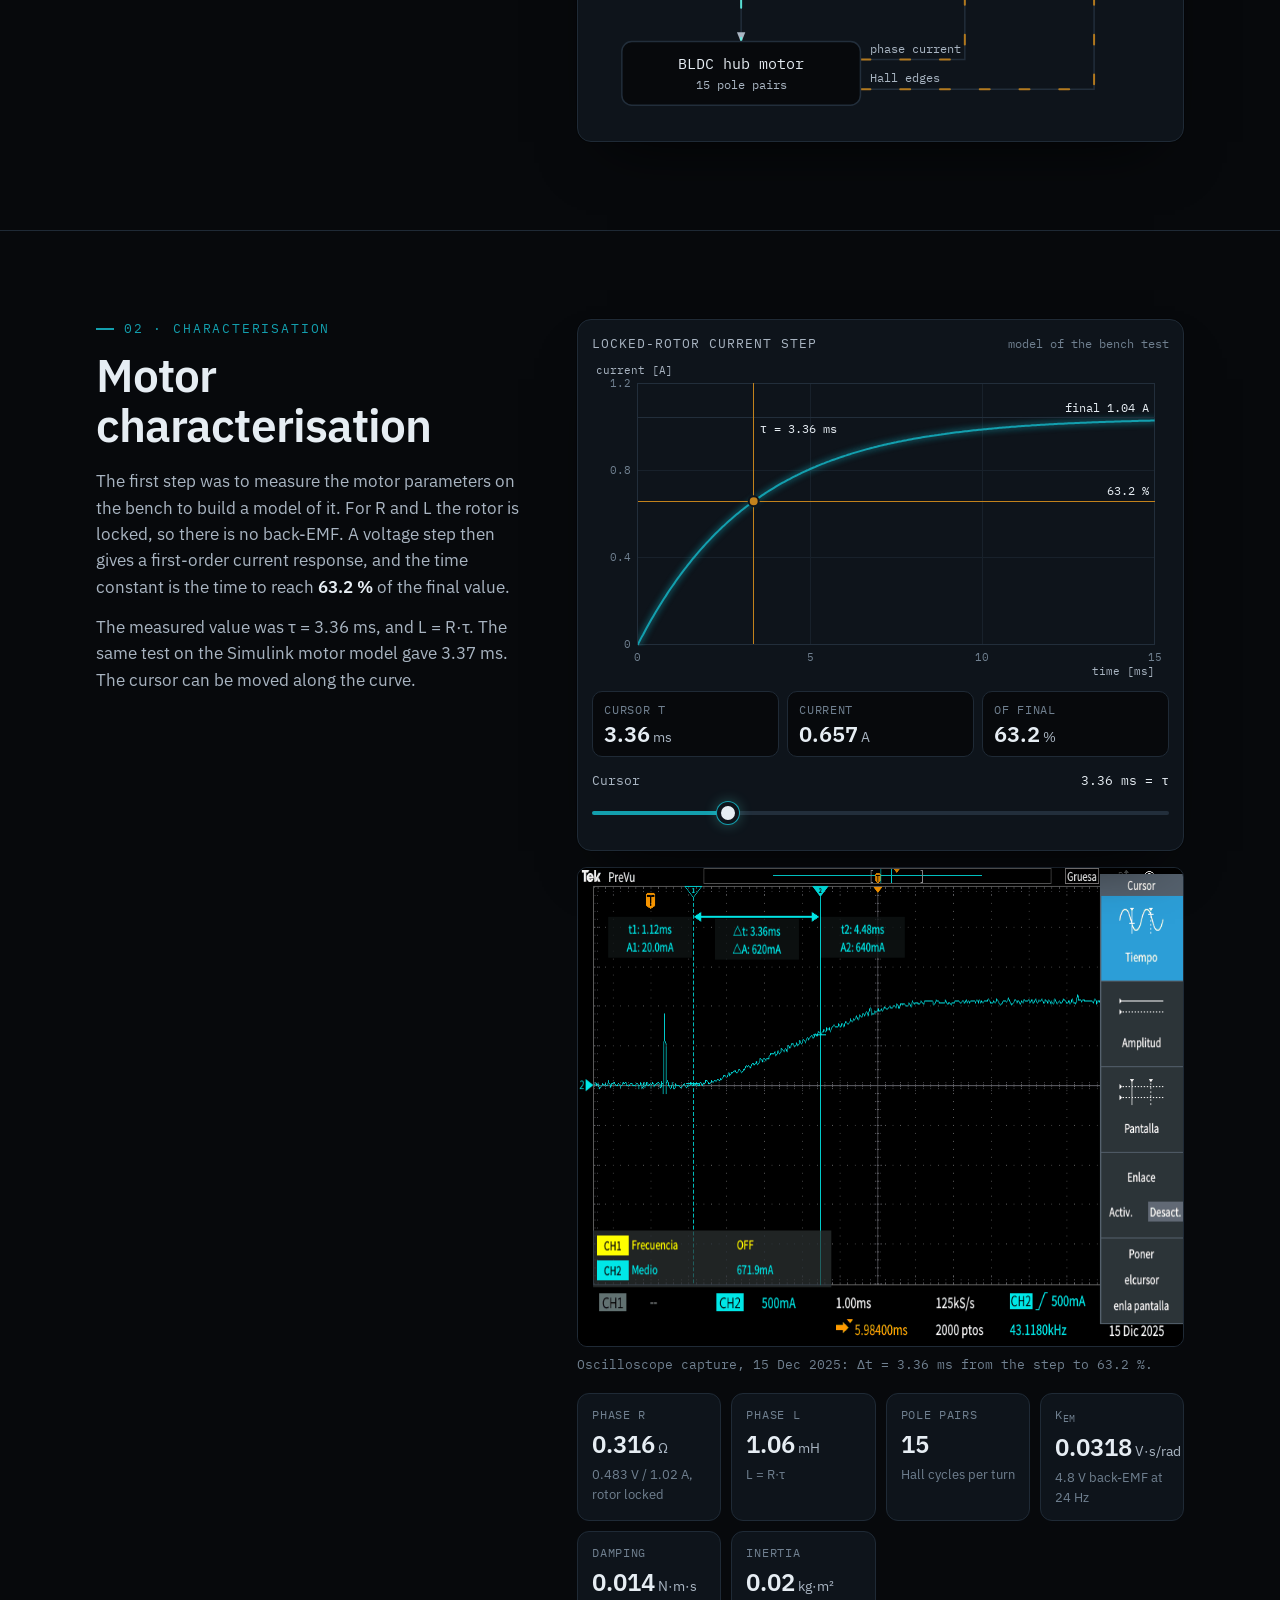
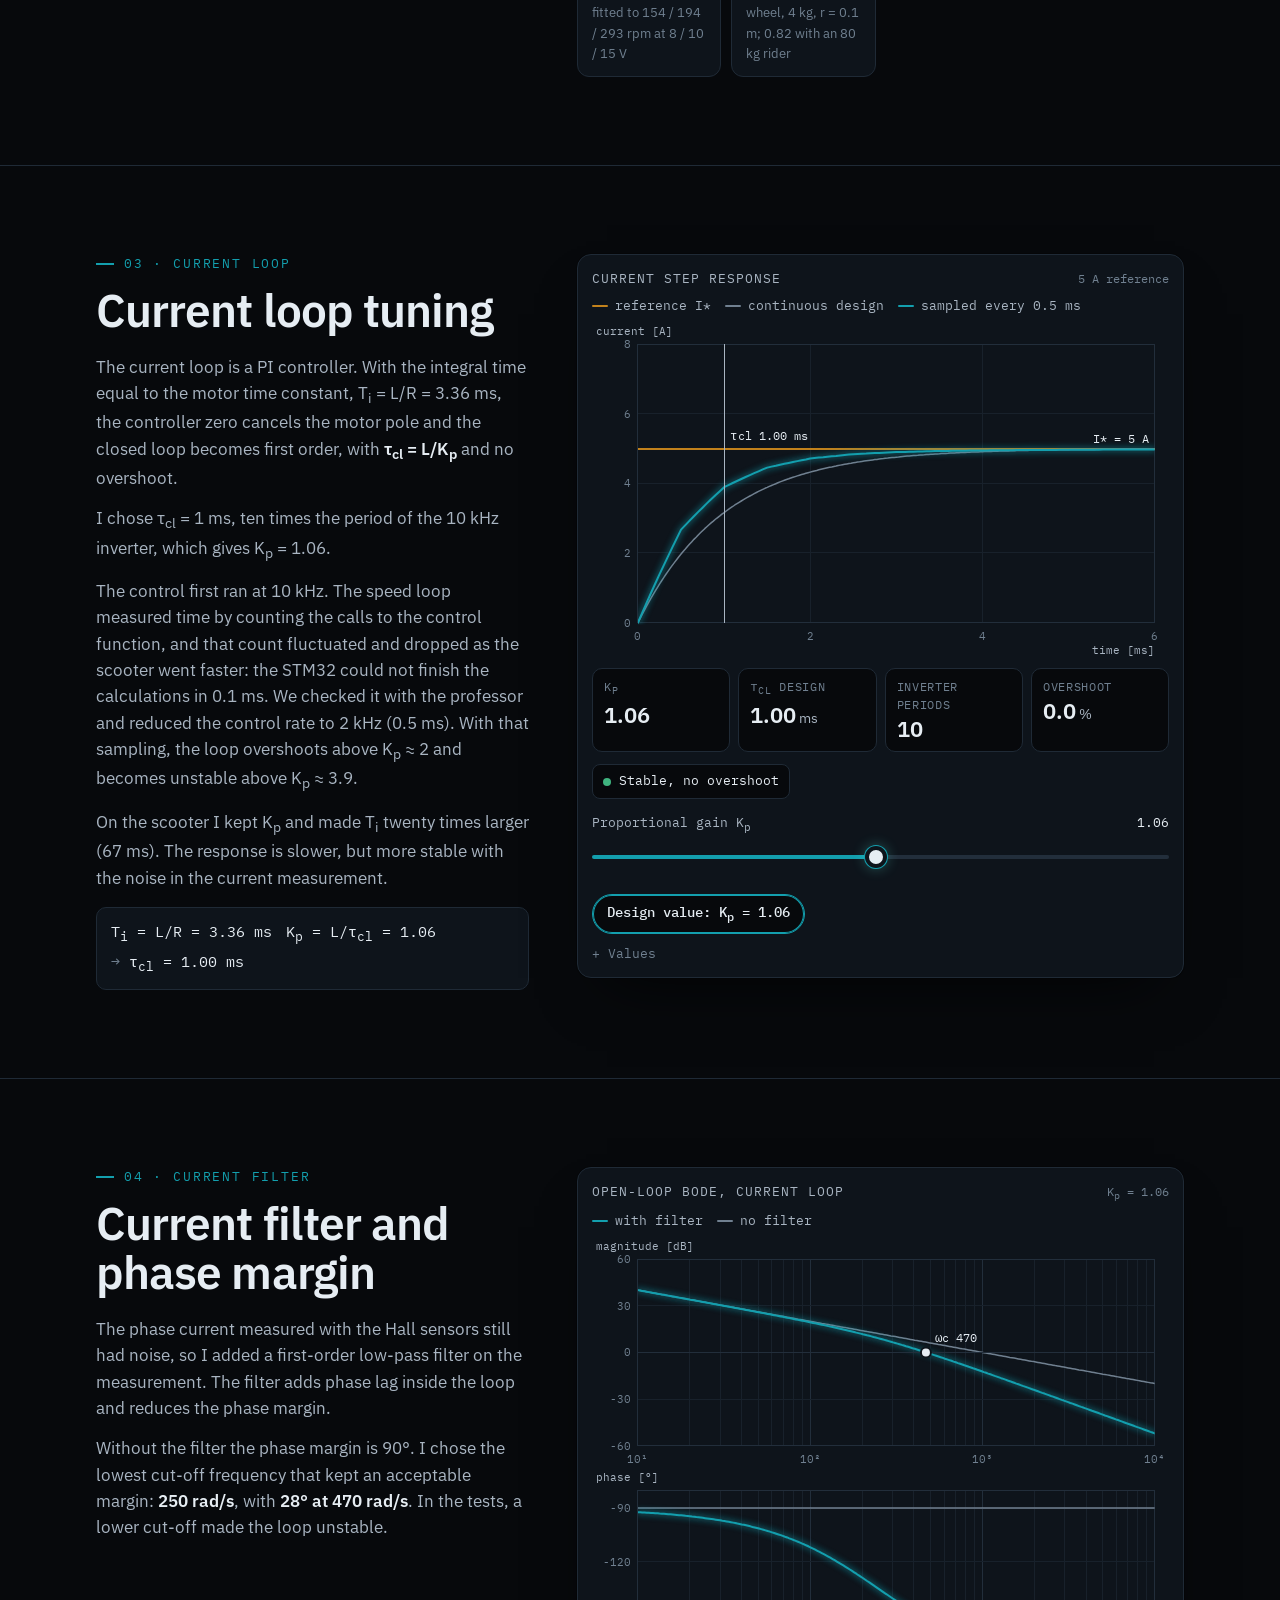
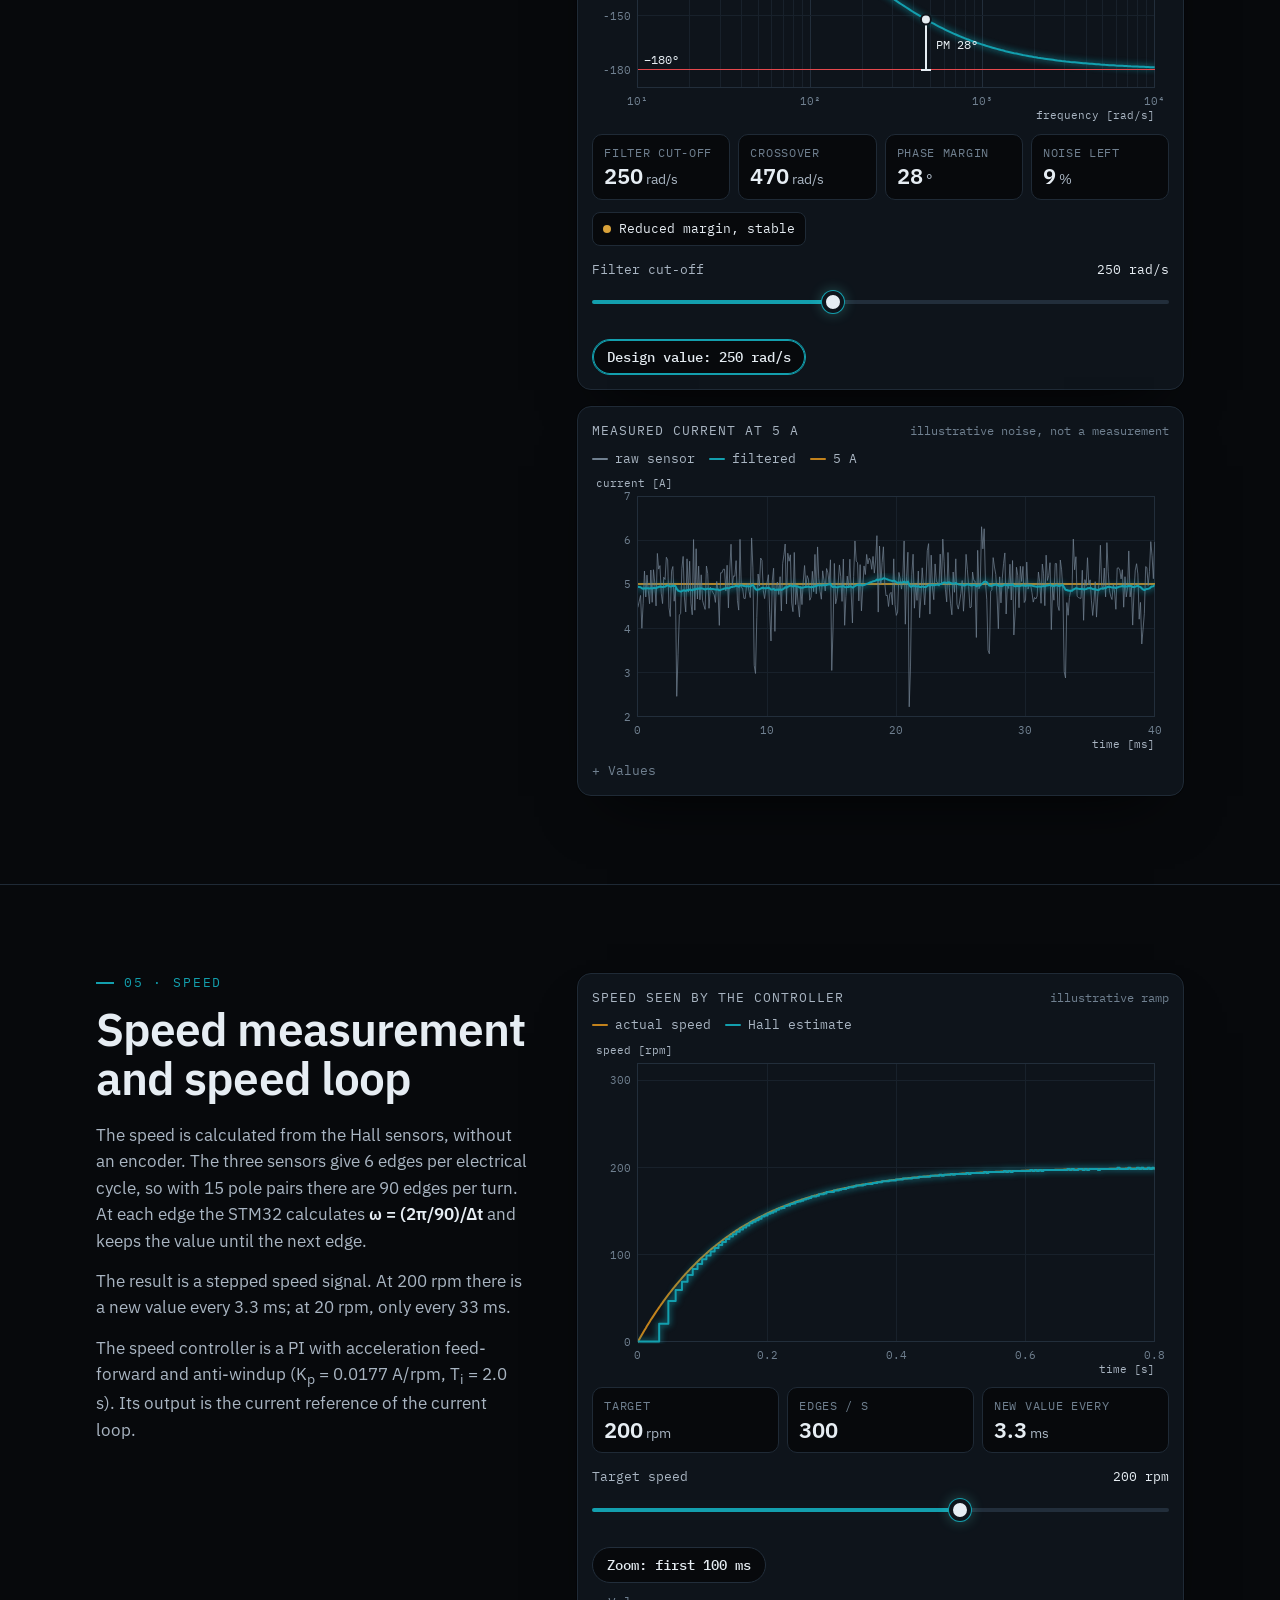
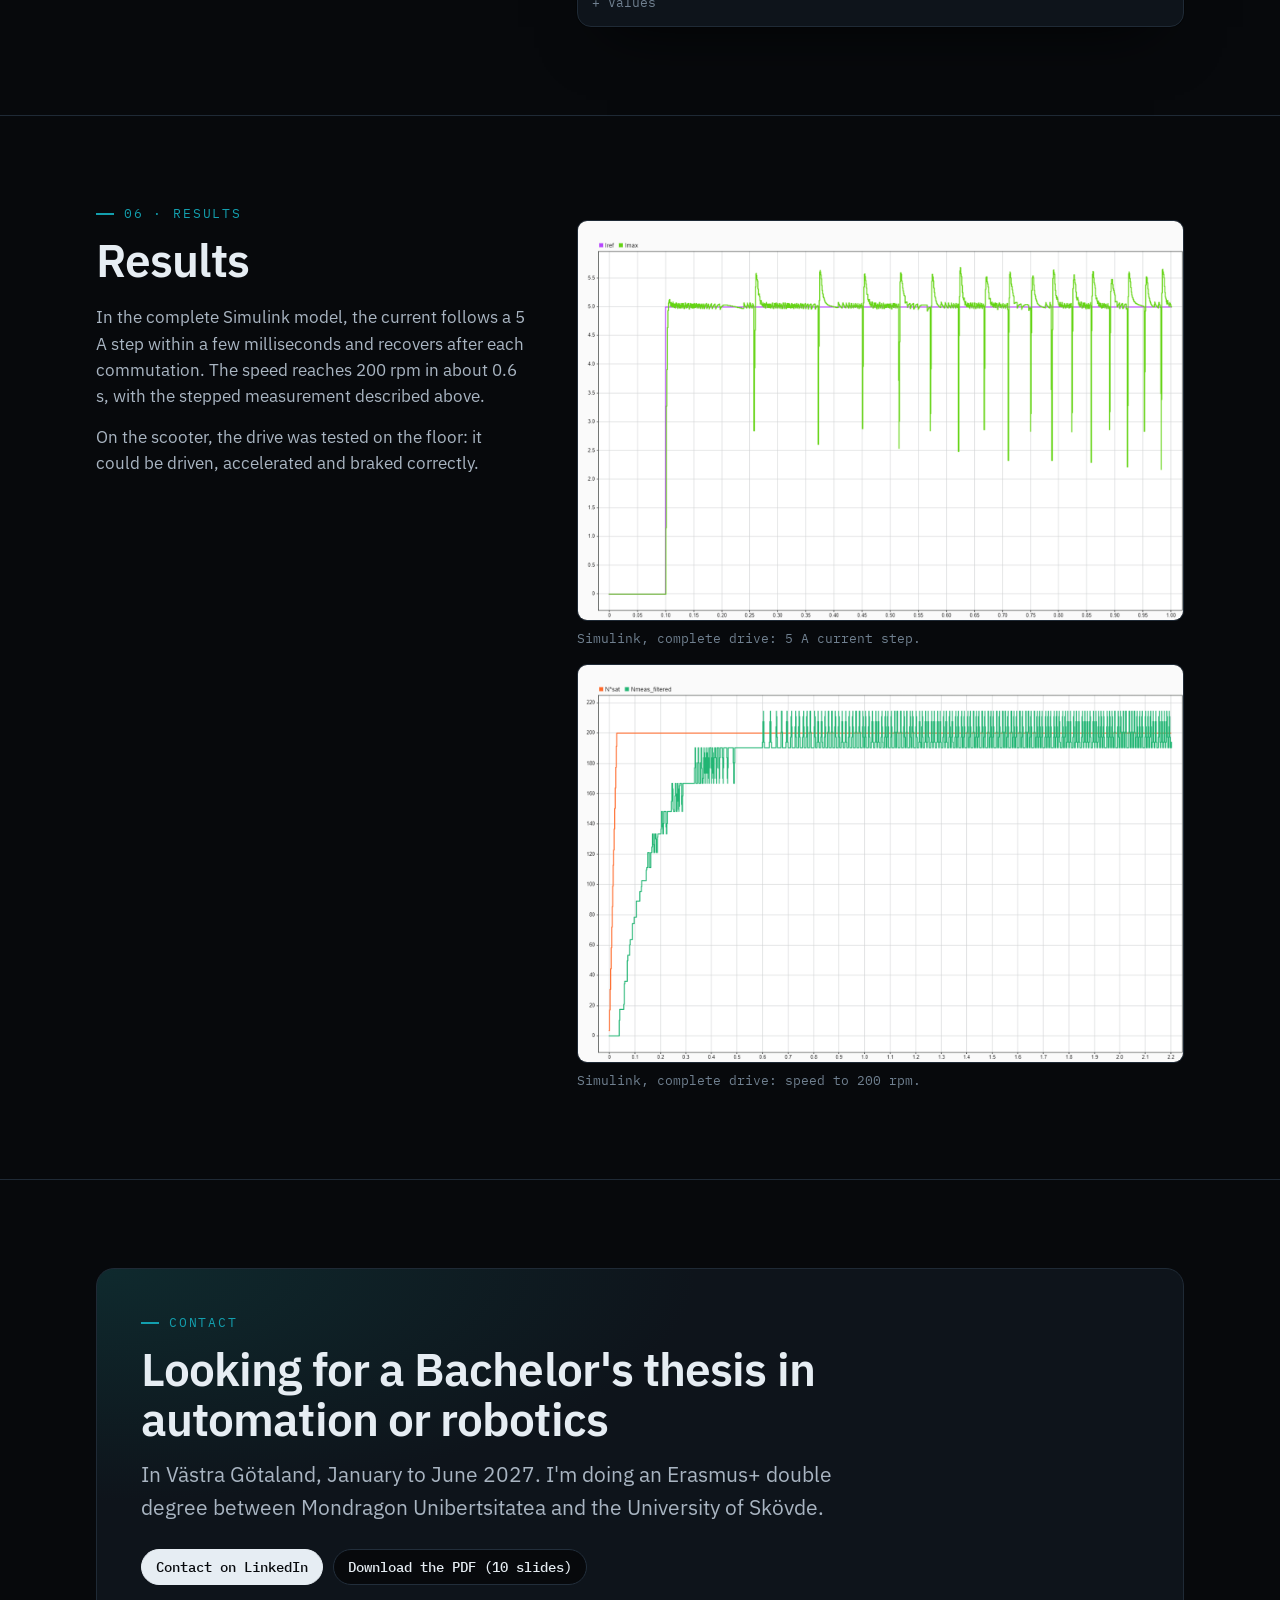
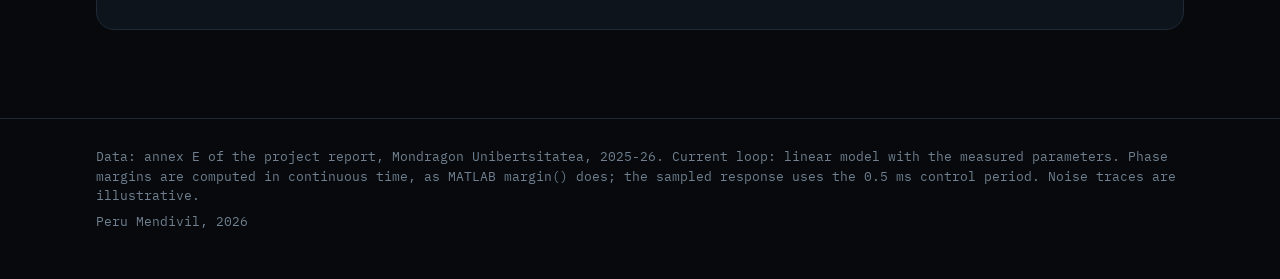
==== commit 75b71fa4: "Dedicated video page for LinkedIn Featured LinkedIn rewrites links to the page's og:url, so ?video=1" ====
--- a/index.html
+++ b/index.html
@@ -21,7 +21,8 @@
 <link rel="preconnect" href="https://fonts.gstatic.com" crossorigin>
 <link href="https://fonts.googleapis.com/css2?family=IBM+Plex+Mono:wght@400;500&family=IBM+Plex+Sans:wght@400;600&display=swap" rel="stylesheet">
 <link rel="stylesheet" href="style.css">
-<script type="module" src="app.js?v=2"></script>
+<script>if (new URLSearchParams(location.search).has("video")) location.replace("video/");</script>
+<script type="module" src="app.js?v=3"></script>
 </head>
 <body>
 
@@ -65,7 +66,7 @@
       <p class="lede">The charts on this page use the motor parameters I measured. Kp and the filter cut-off can be changed to see the effect on the loop.</p>
       <div class="hero-cta">
         <a class="btn primary" href="#current">Go to the current loop ↓</a>
-        <button class="btn" type="button" id="play-teaser" hidden>▶ 20-second summary</button>
+        <a class="btn" id="play-teaser" href="video/" hidden>▶ 20-second summary</a>
       </div>
       <div class="chips" aria-label="Tools">
         <span class="chip">STM32</span><span class="chip">IFX007T inverter</span><span class="chip">MATLAB / Simulink</span><span class="chip">10 kHz PWM</span><span class="chip">15 pole pairs</span>
@@ -314,10 +315,6 @@
   </div>
 </footer>
 
-<dialog class="video" id="teaser-dialog">
-  <form method="dialog"><button class="btn" aria-label="Close">✕</button></form>
-  <video id="teaser-video" playsinline muted loop controls preload="none"></video>
-</dialog>
 
 </body>
 </html>
--- a/style.css
+++ b/style.css
@@ -237,11 +237,6 @@
 .foot { padding: 28px 0 48px; border-top: 1px solid var(--rule); font-family: var(--mono); font-size: 12.5px; color: var(--muted); }
 .foot p + p { margin-top: 6px; }
 
-/* ---------- video dialog ---------- */
-dialog.video { margin: auto; border: 1px solid var(--grid-major); border-radius: 16px; background: var(--bg); padding: 0; width: min(92vw, 640px); }
-dialog.video::backdrop { background: #000c; }
-dialog.video video { width: 100%; height: auto; }
-dialog.video form { position: absolute; top: 8px; right: 8px; }
 
 @media (prefers-reduced-motion: reduce) {
   html { scroll-behavior: auto; }
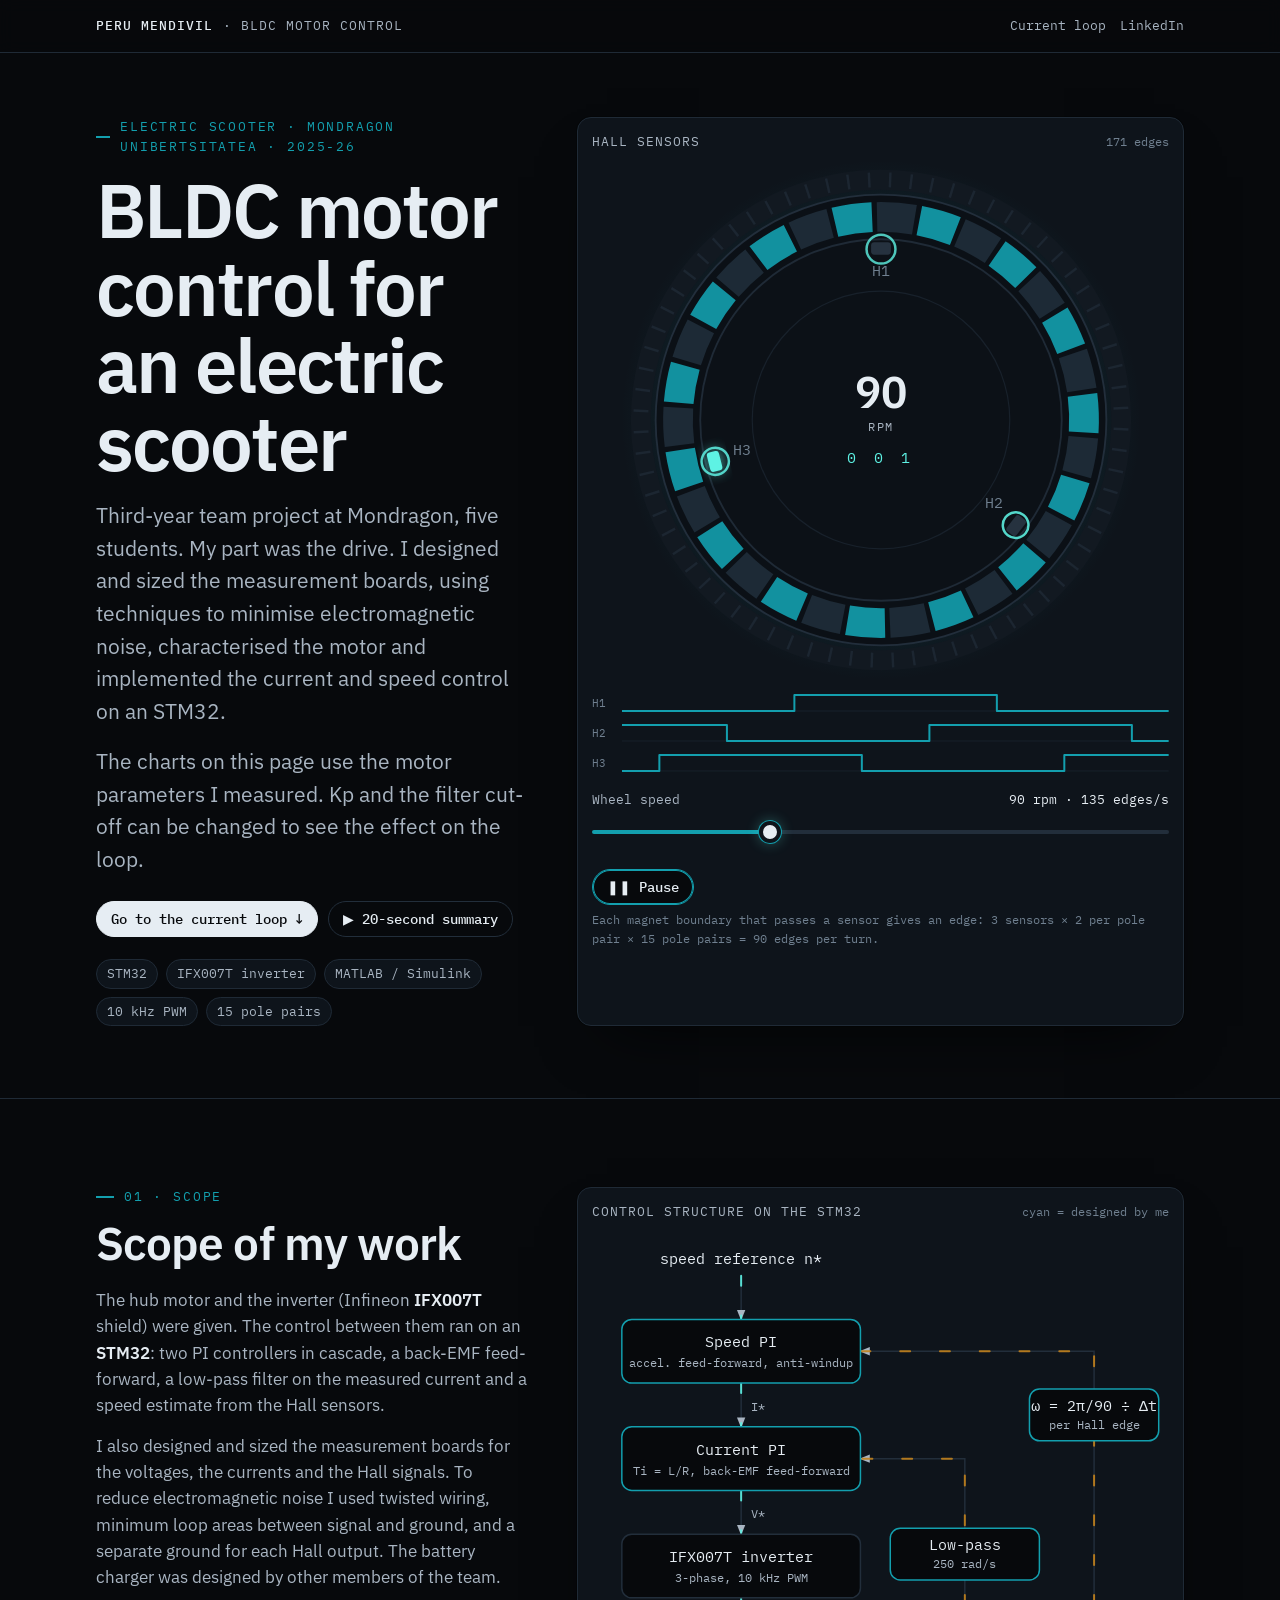
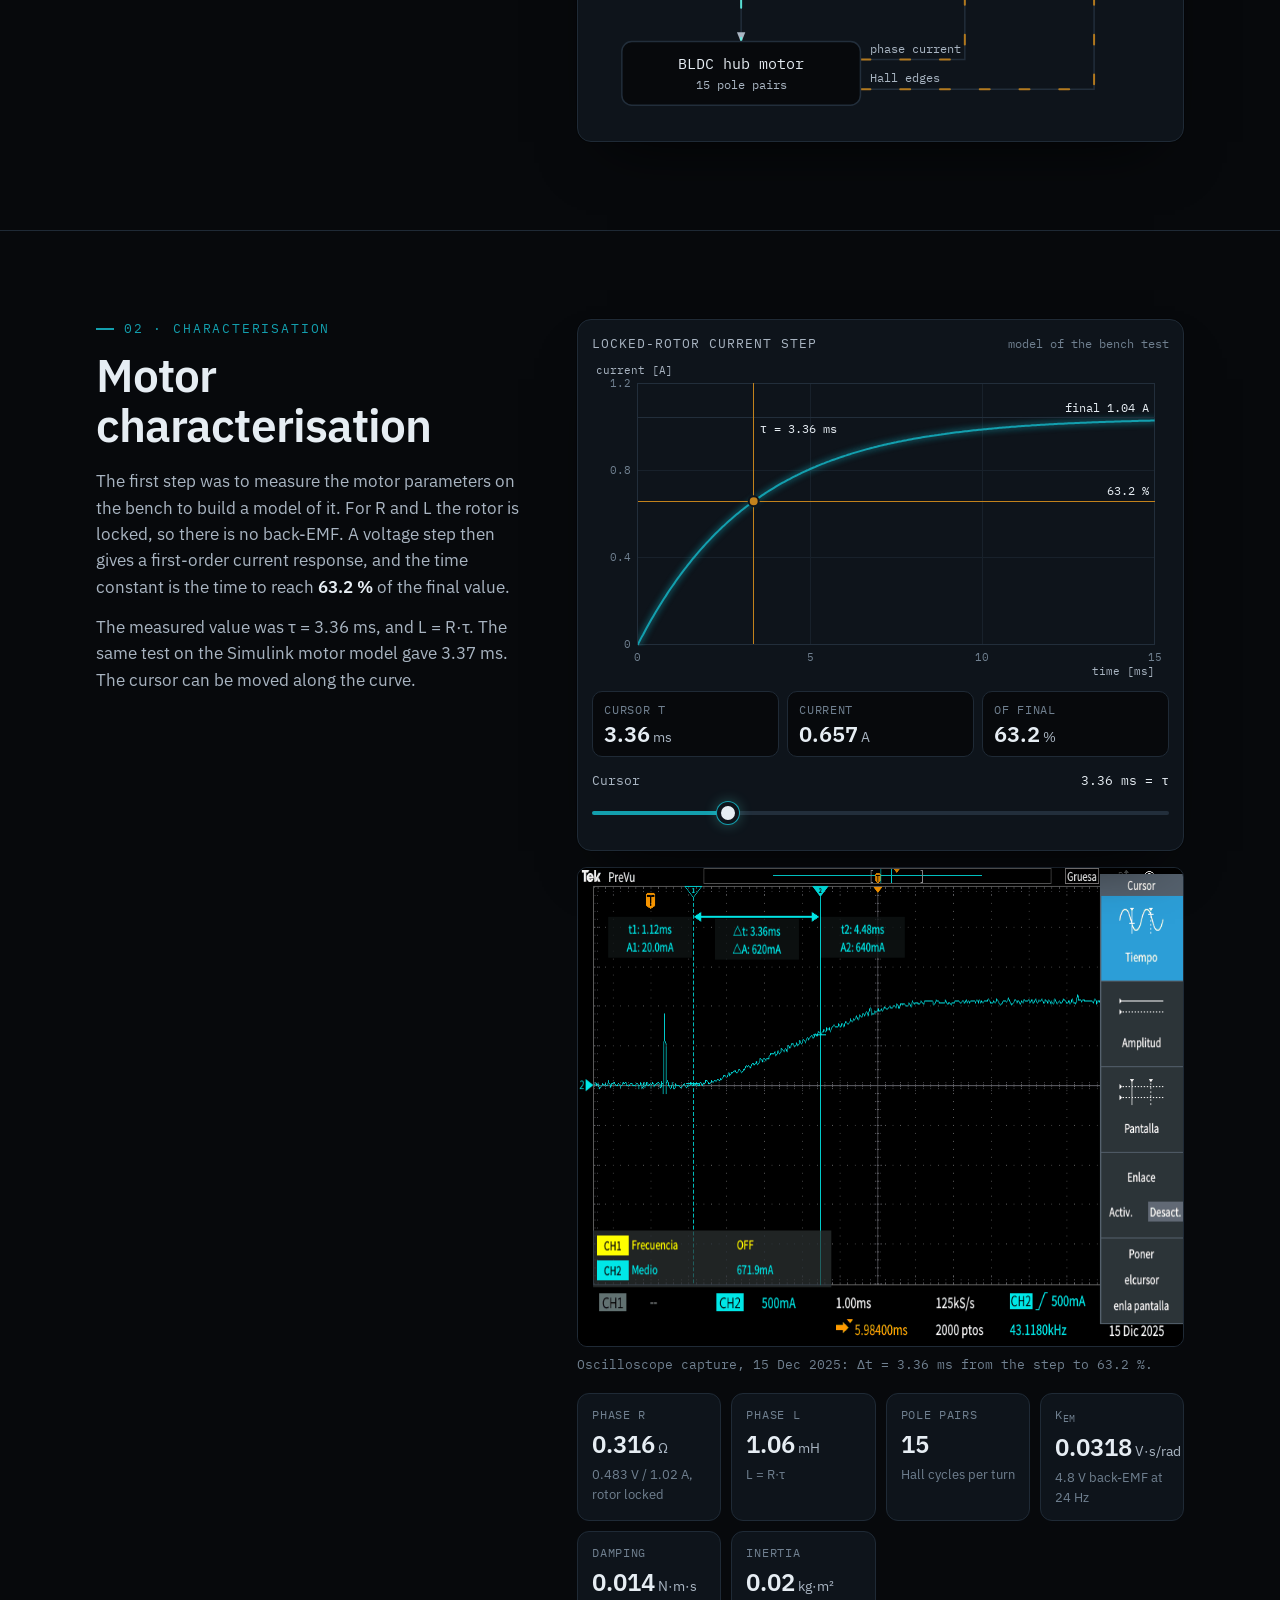
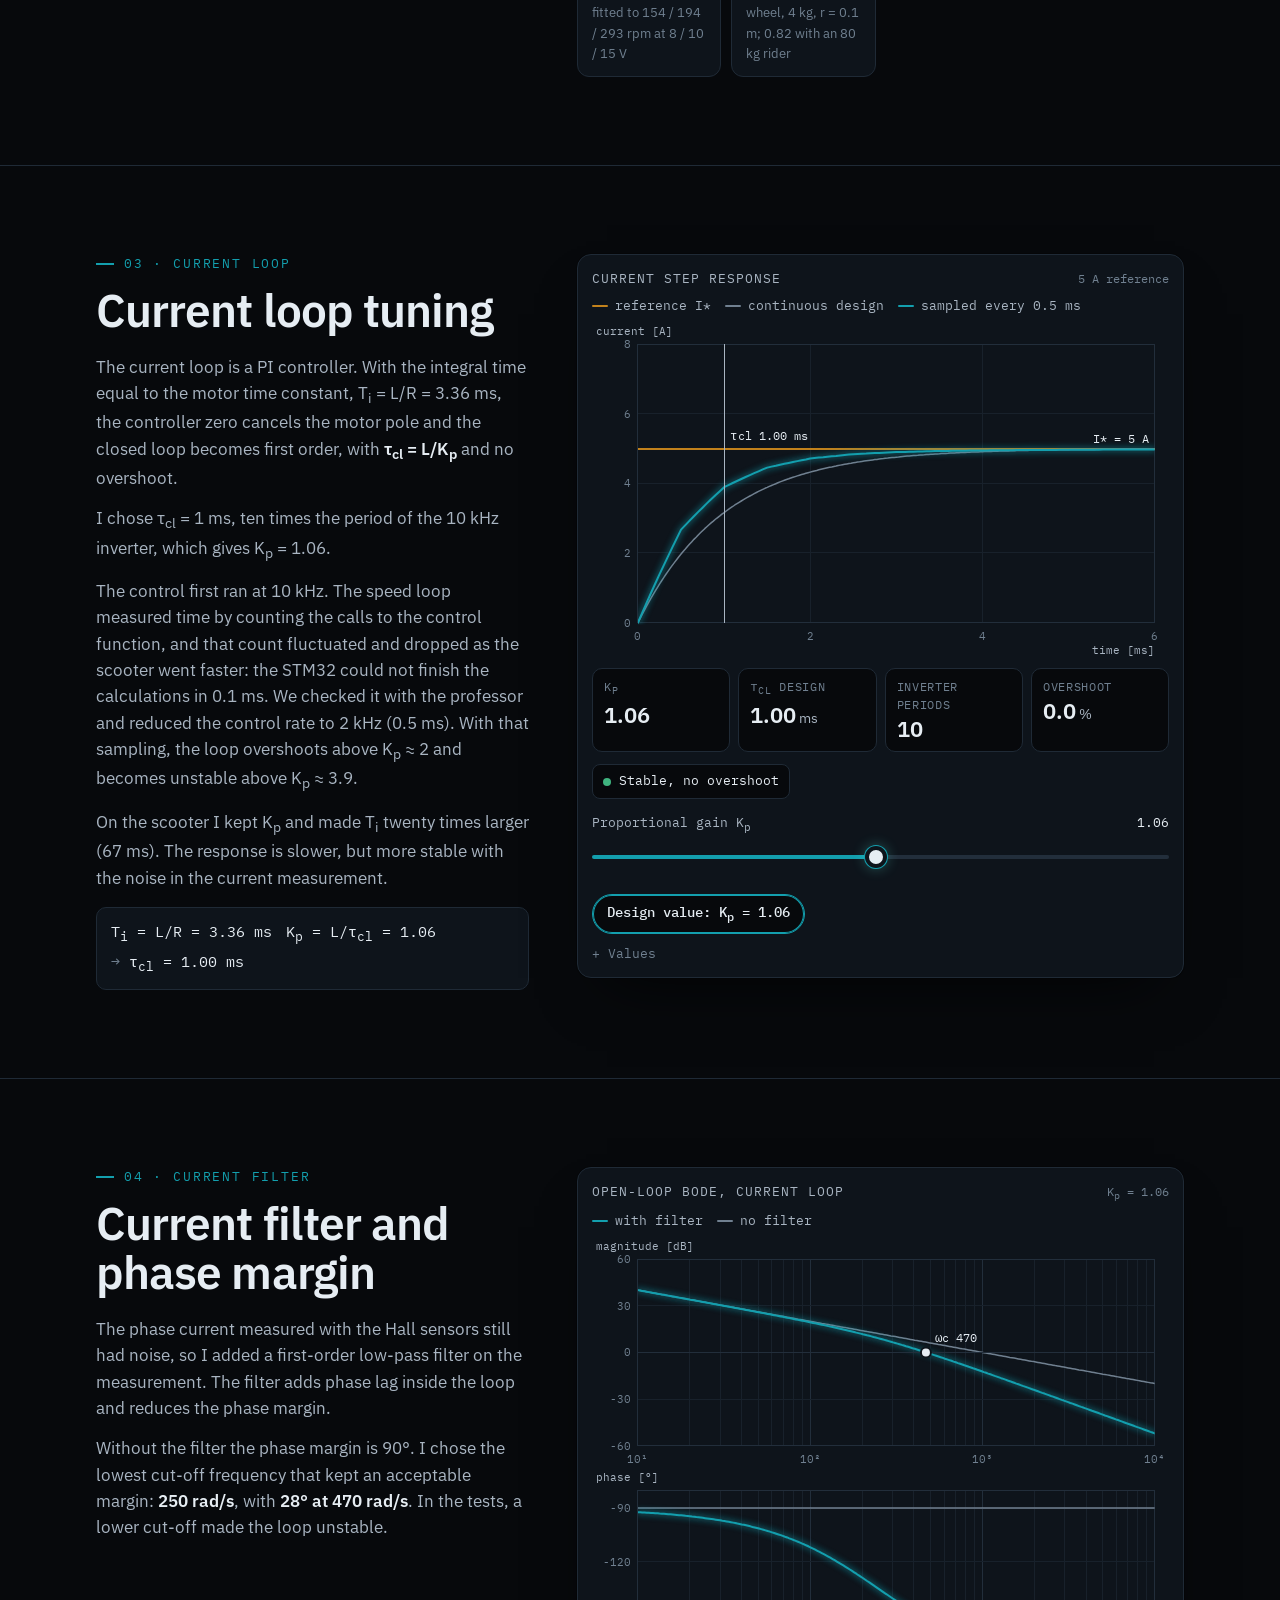
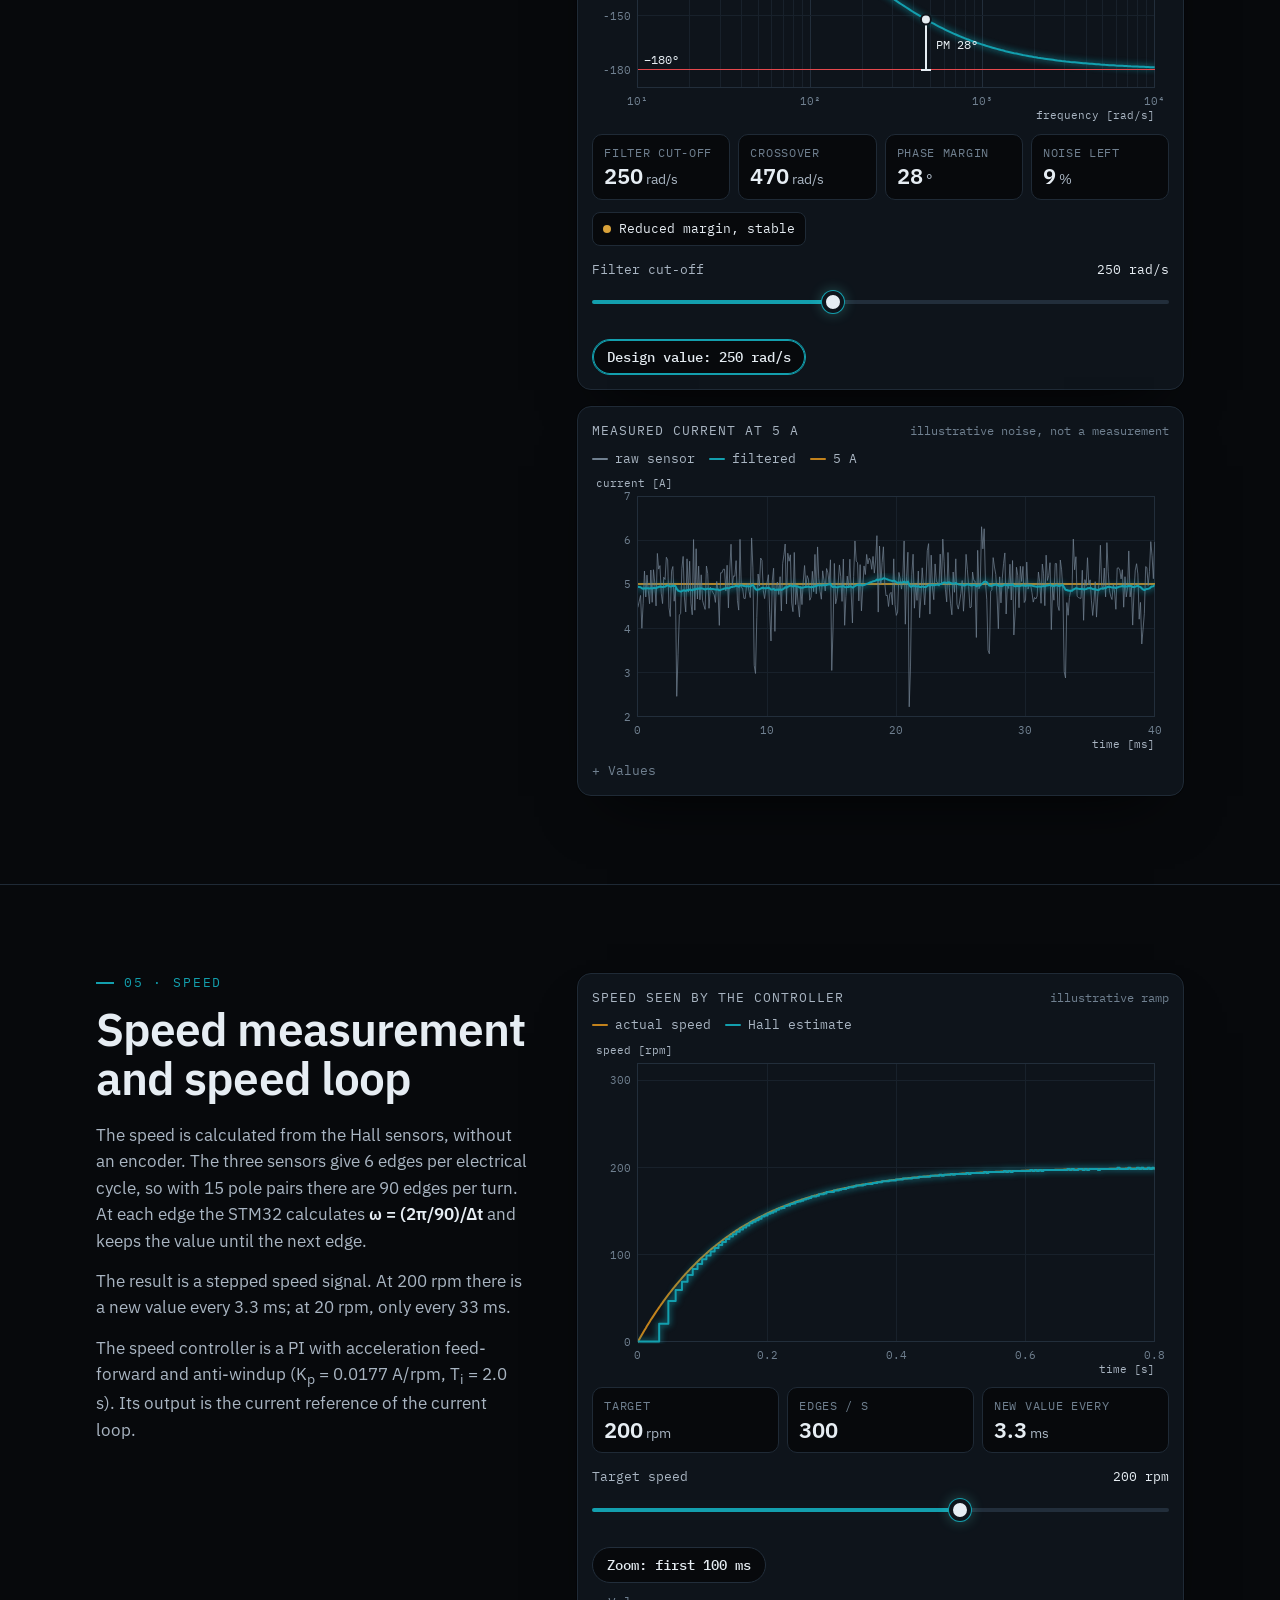
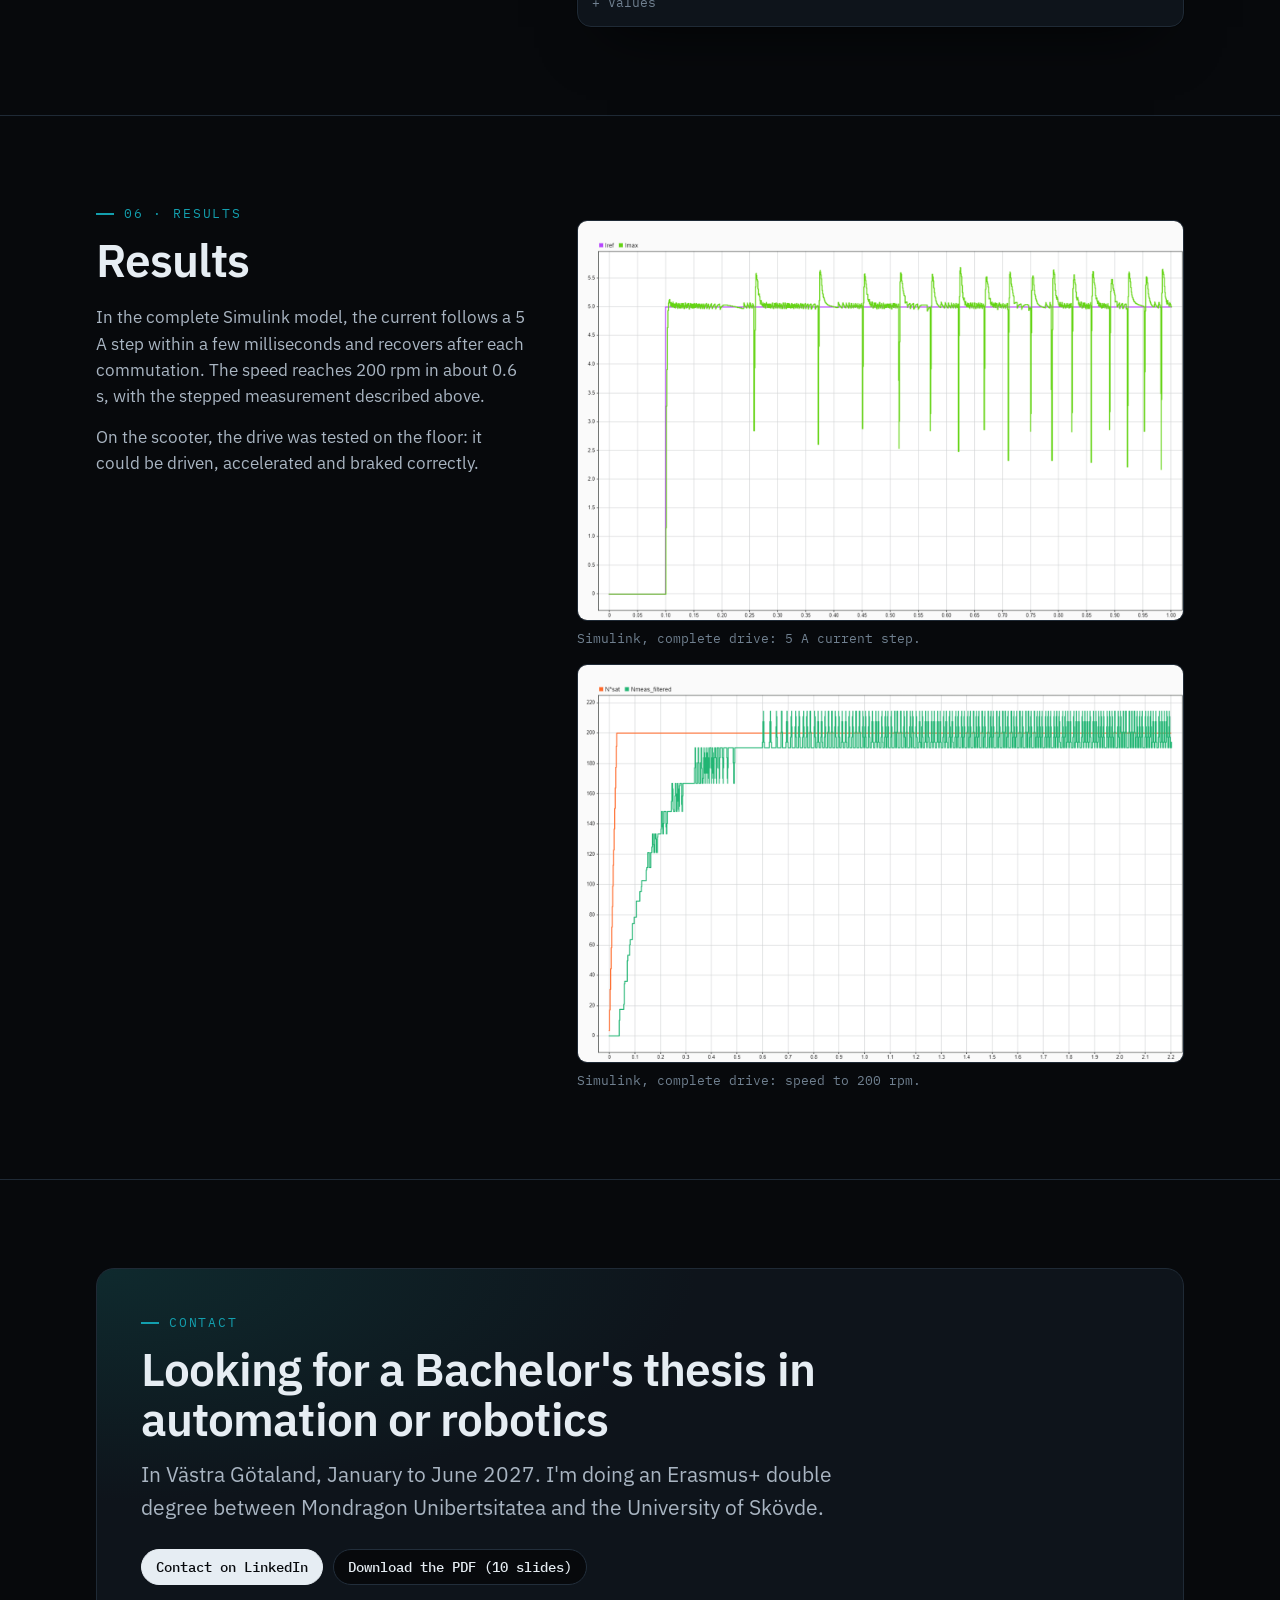
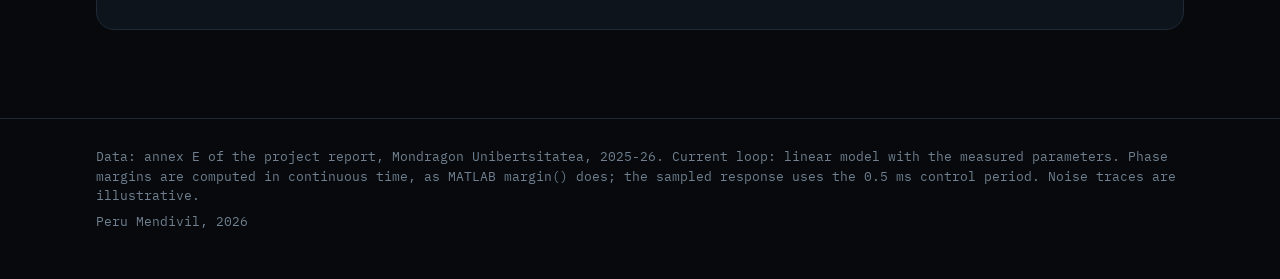
==== commit e5730490: "Run/pause control for the wheel With "reduce motion" set in the OS the wheel stayed still and there " ====
--- a/index.html
+++ b/index.html
@@ -22,7 +22,7 @@
 <link href="https://fonts.googleapis.com/css2?family=IBM+Plex+Mono:wght@400;500&family=IBM+Plex+Sans:wght@400;600&display=swap" rel="stylesheet">
 <link rel="stylesheet" href="style.css">
 <script>if (new URLSearchParams(location.search).has("video")) location.replace("video/");</script>
-<script type="module" src="app.js?v=3"></script>
+<script type="module" src="app.js?v=4"></script>
 </head>
 <body>
 
@@ -58,6 +58,7 @@
           <label for="rpm"><span>Wheel speed</span> <output id="rpm-out">90 rpm · 135 edges/s</output></label>
           <input type="range" id="rpm" min="0" max="300" step="1" value="90">
         </div>
+        <div class="btn-row"><button class="btn" type="button" id="rotor-run" aria-pressed="true">❚❚ Pause</button></div>
       </div>
       <p class="inst-note" style="text-align:left;margin-top:6px">Each magnet boundary that passes a sensor gives an edge: 3 sensors × 2 per pole pair × 15 pole pairs = 90 edges per turn.</p>
     </div>
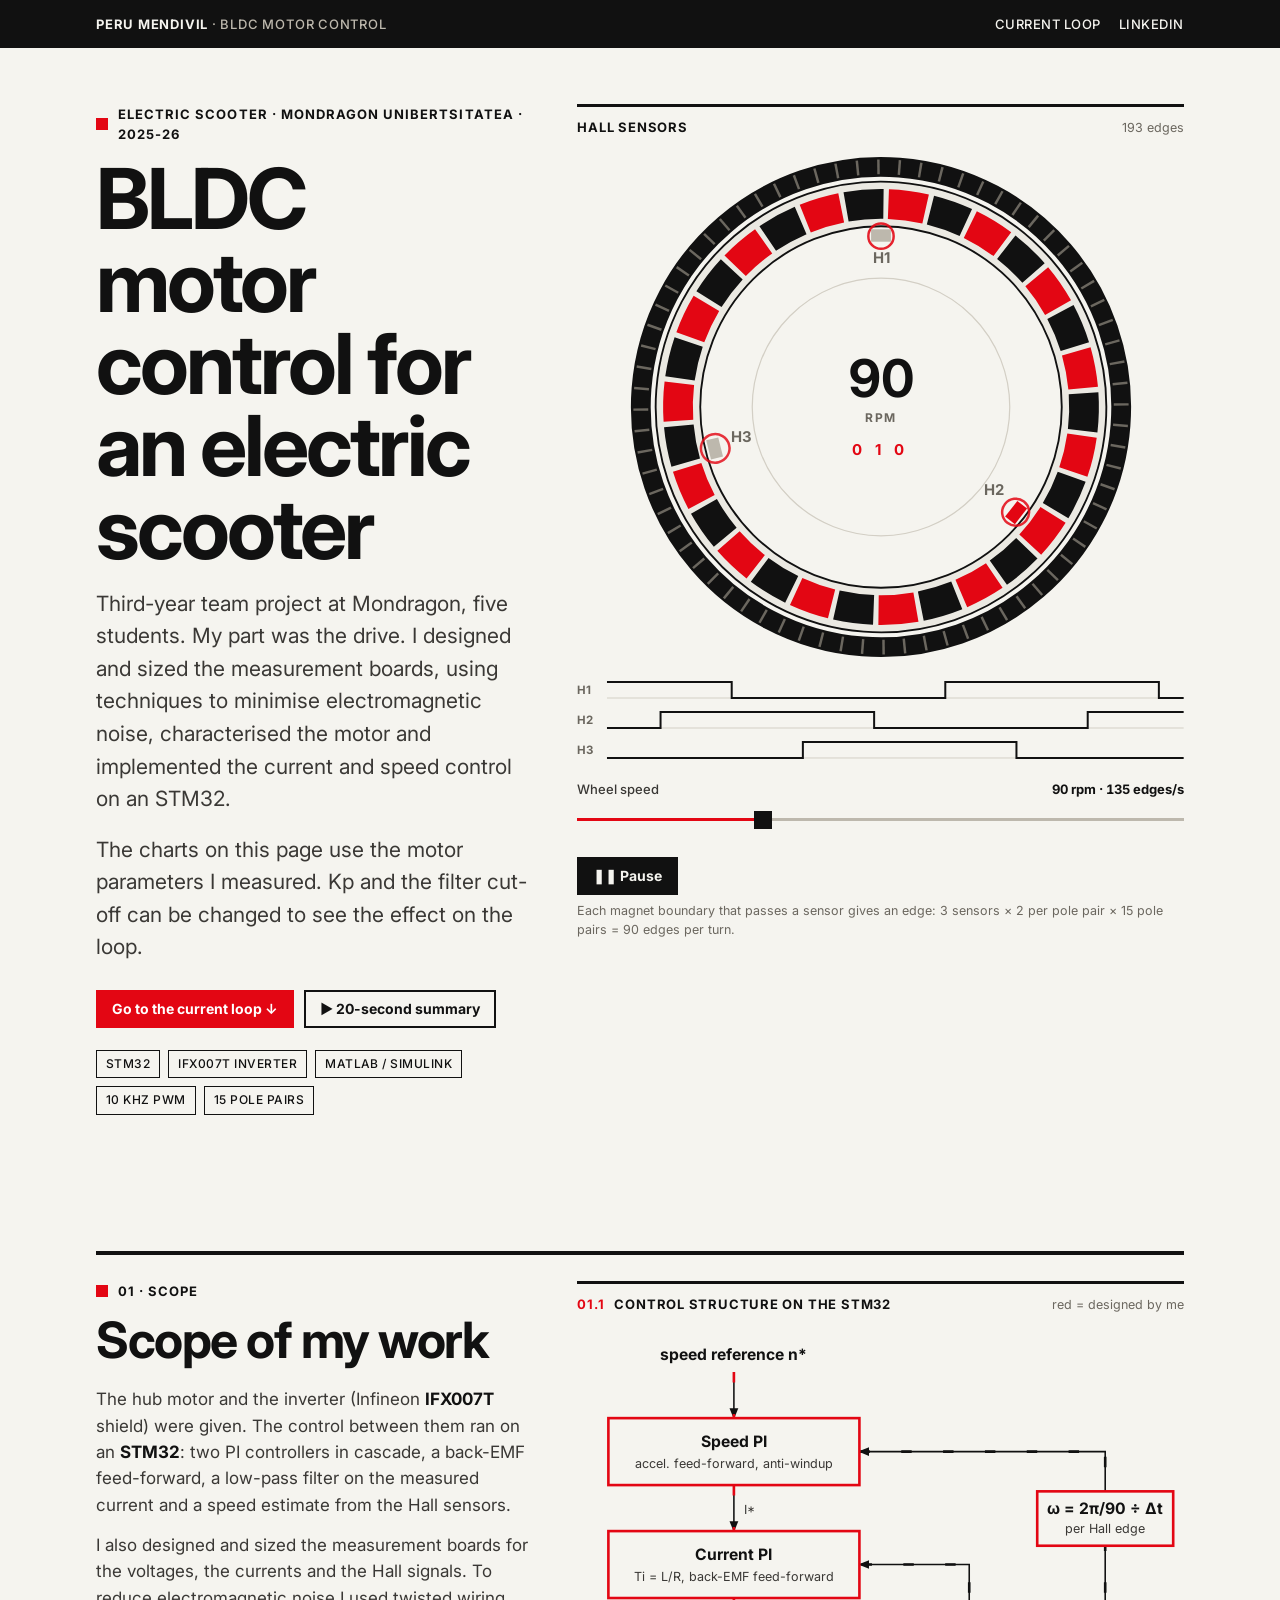
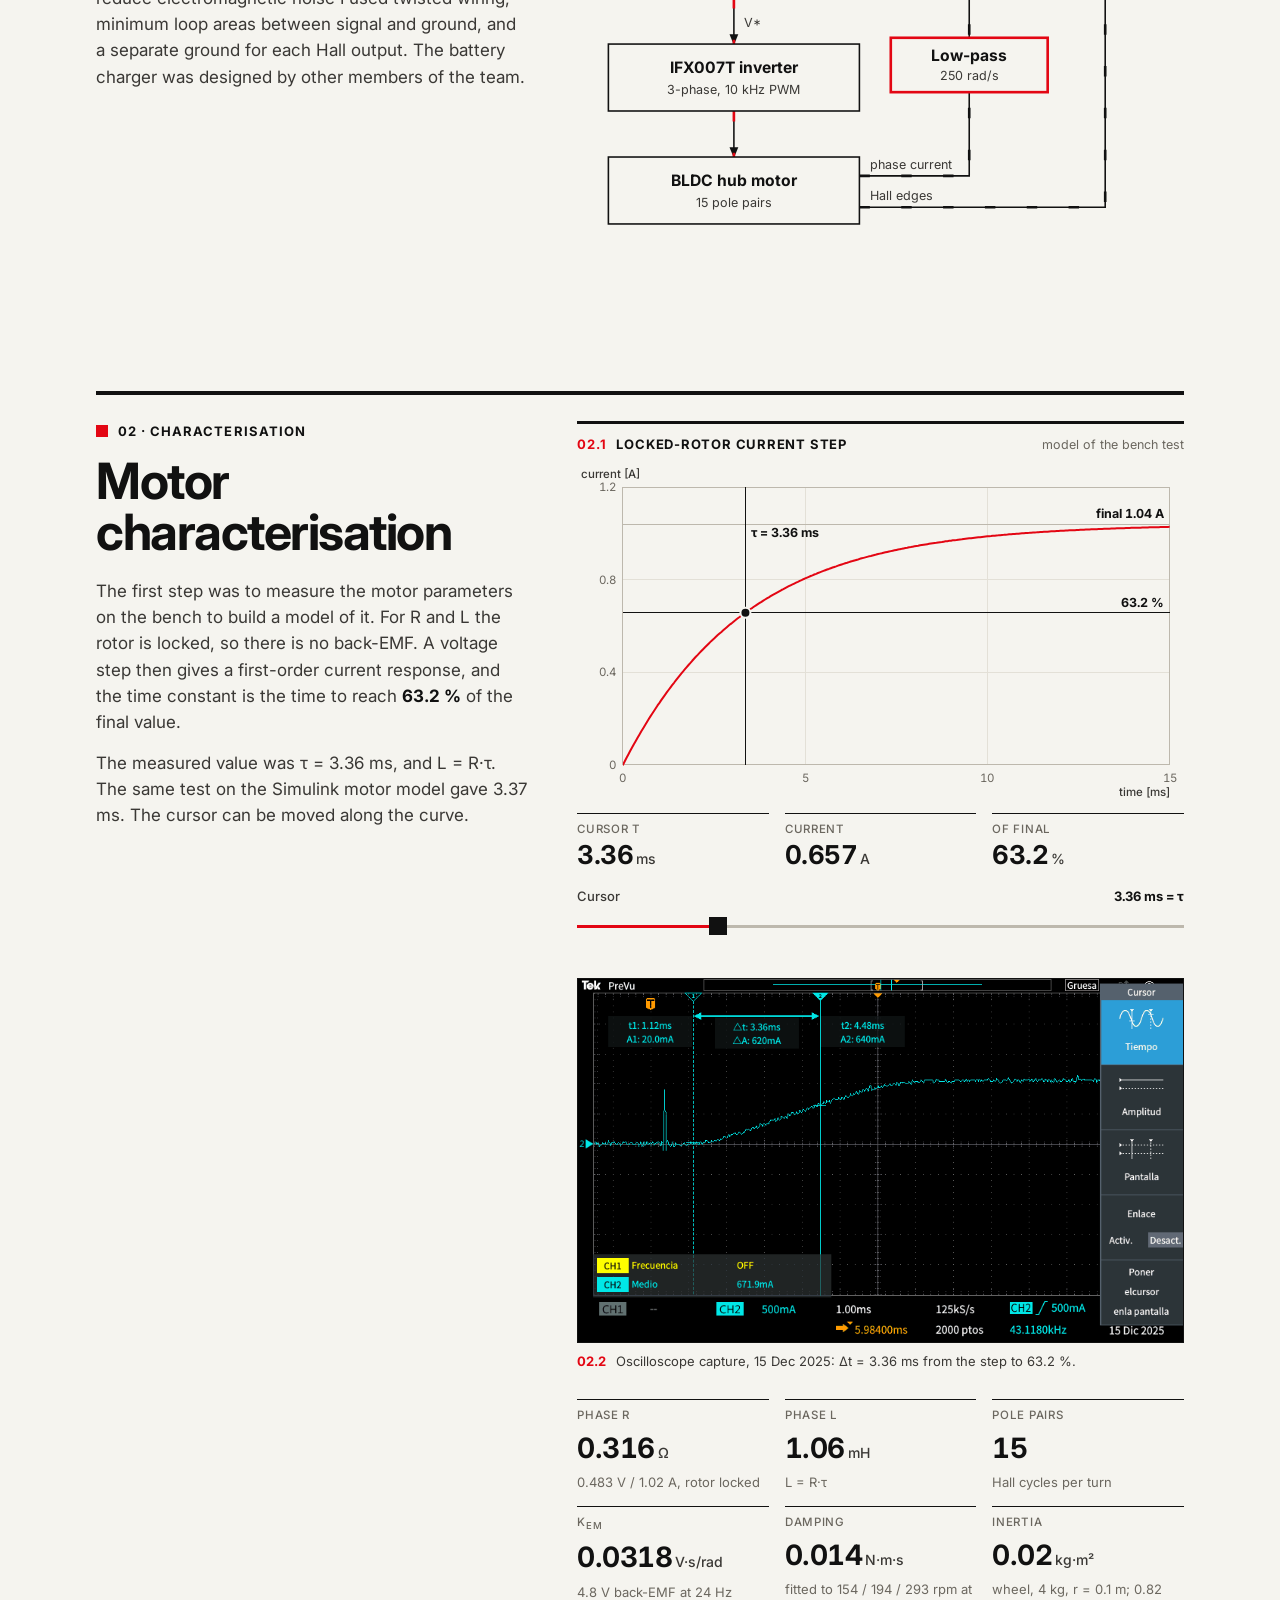
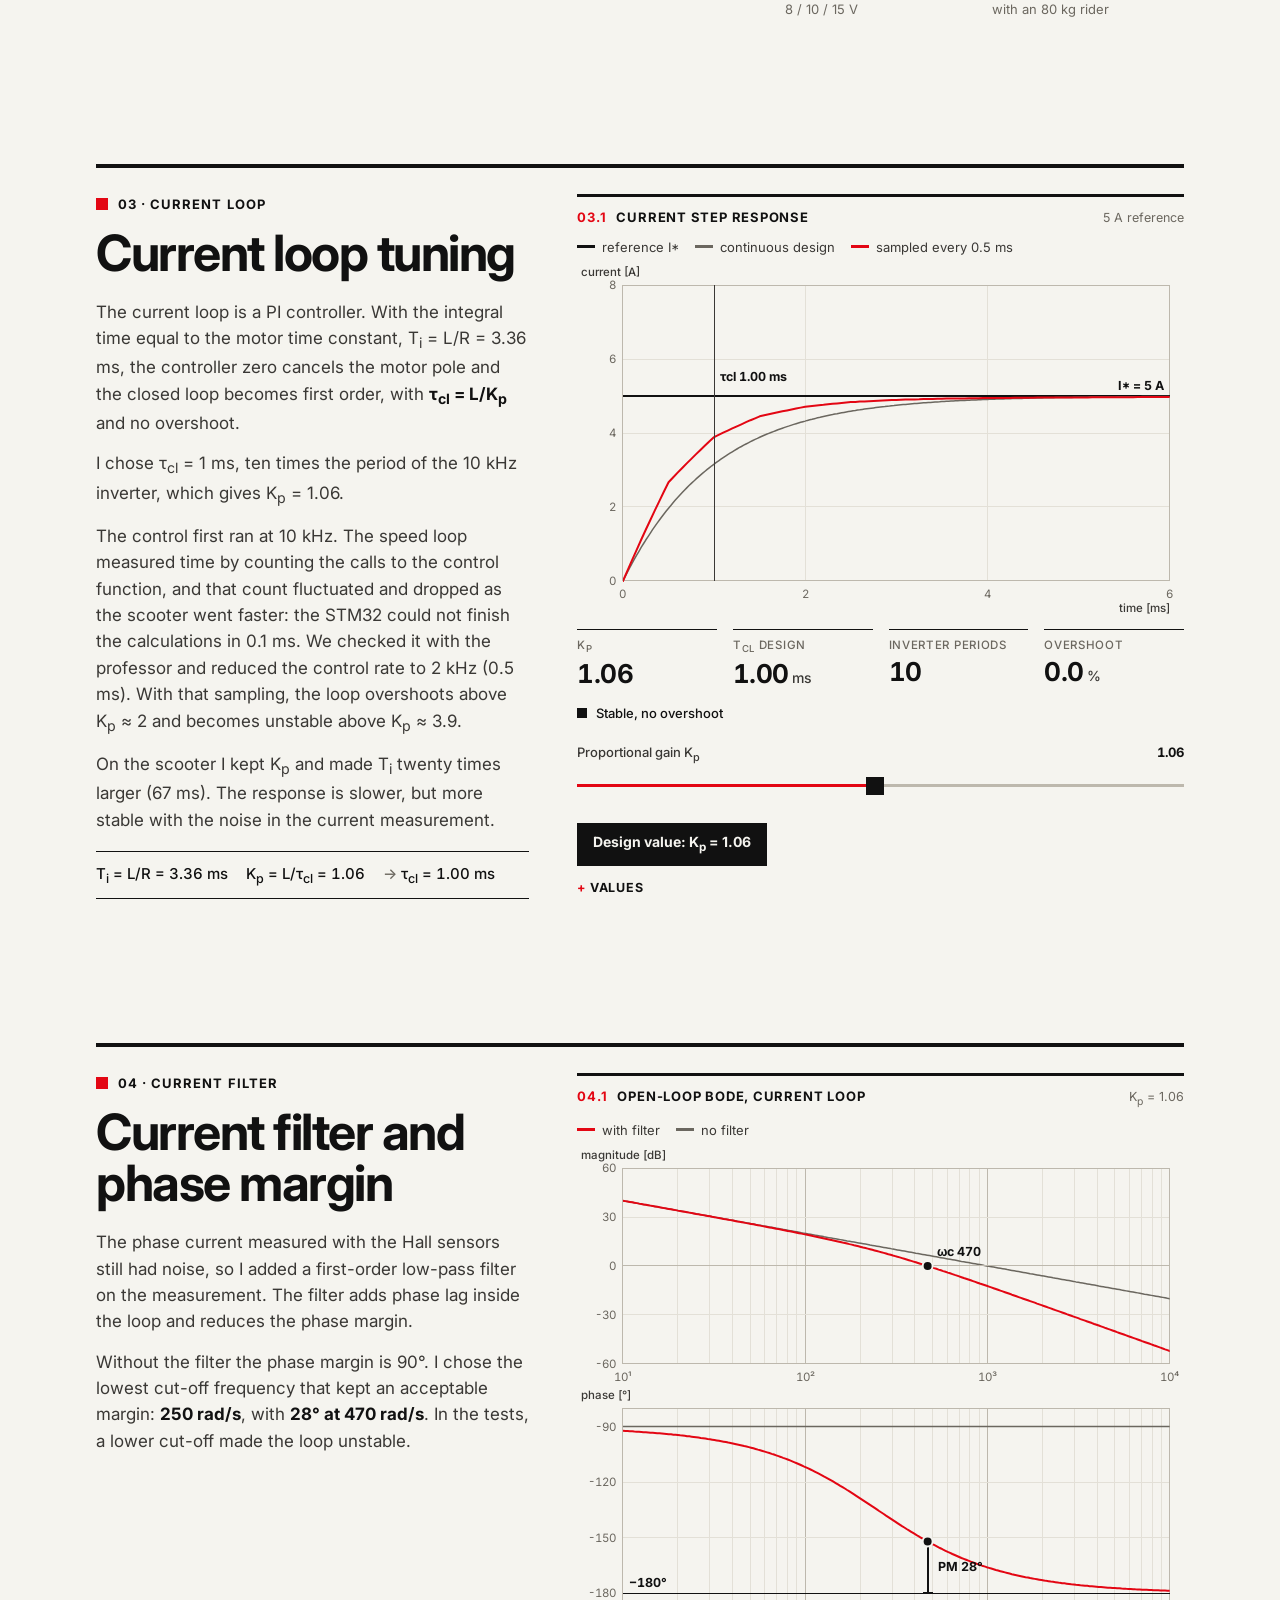
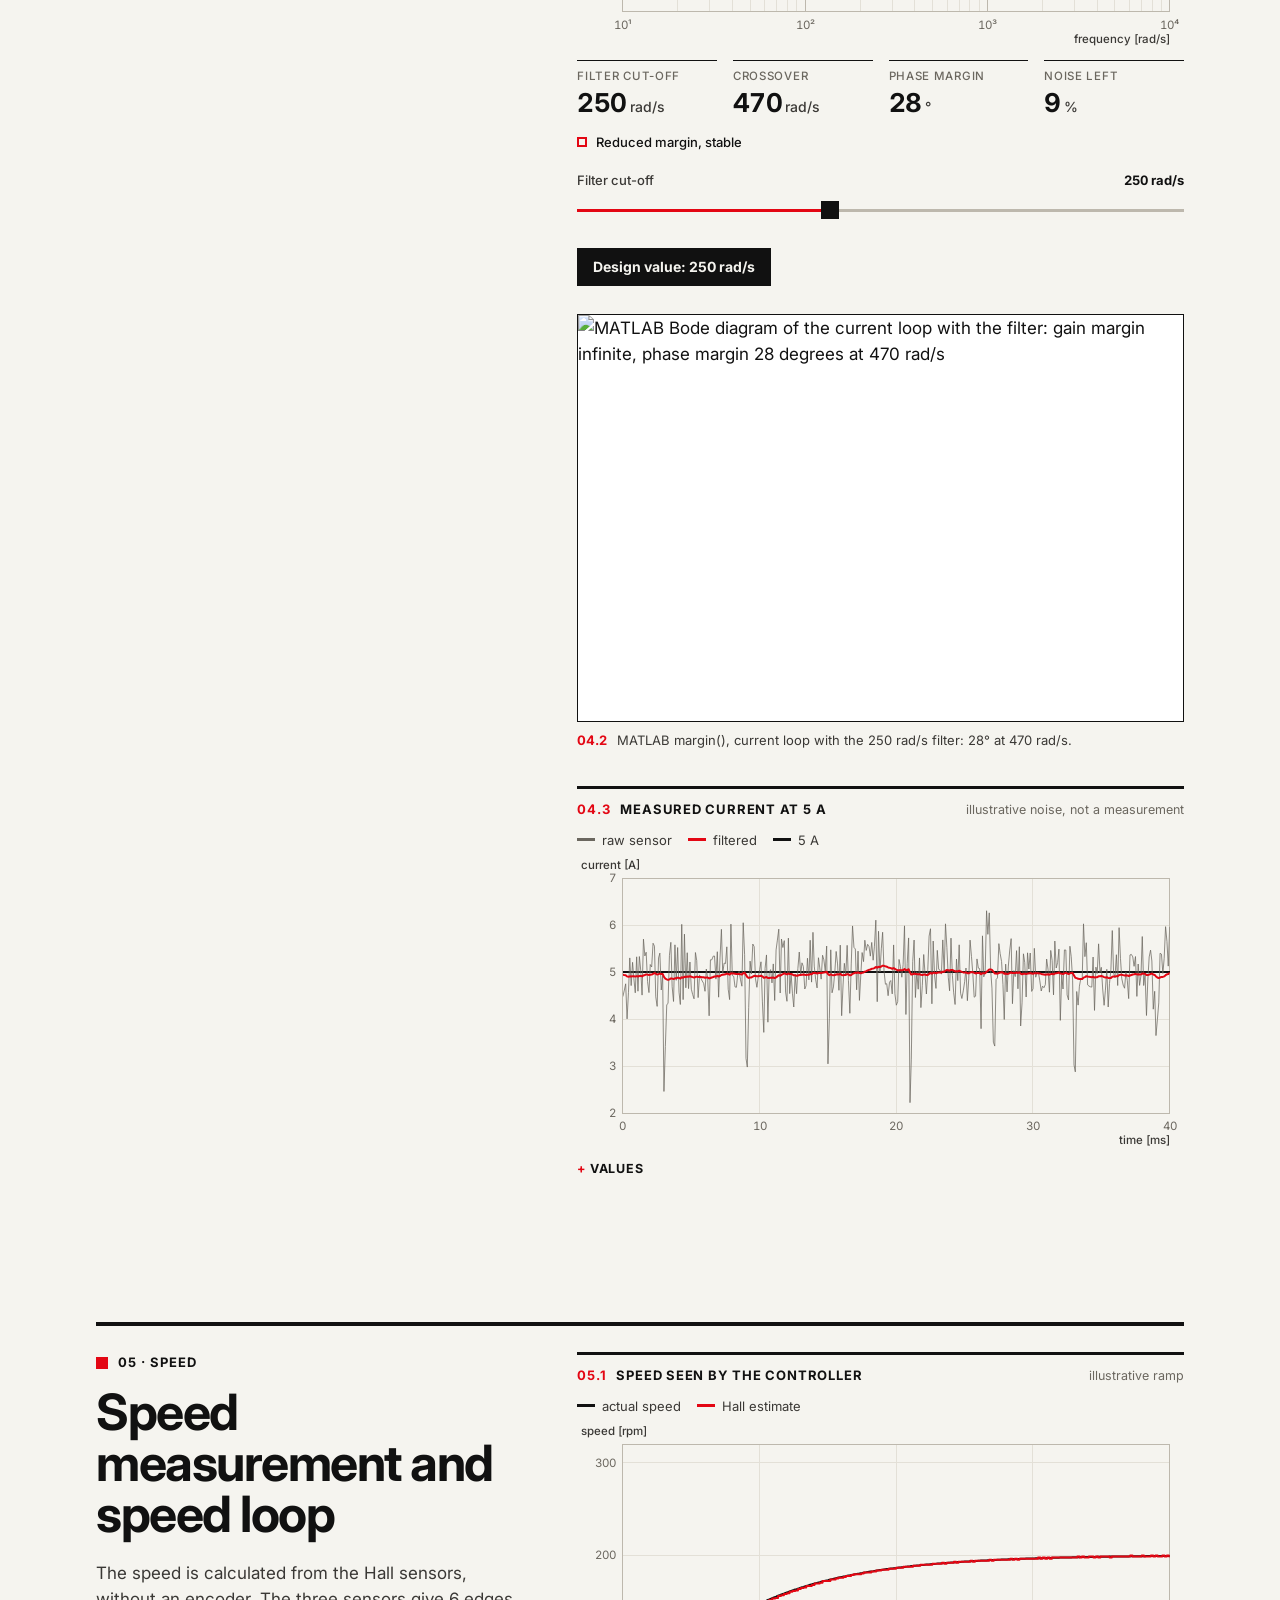
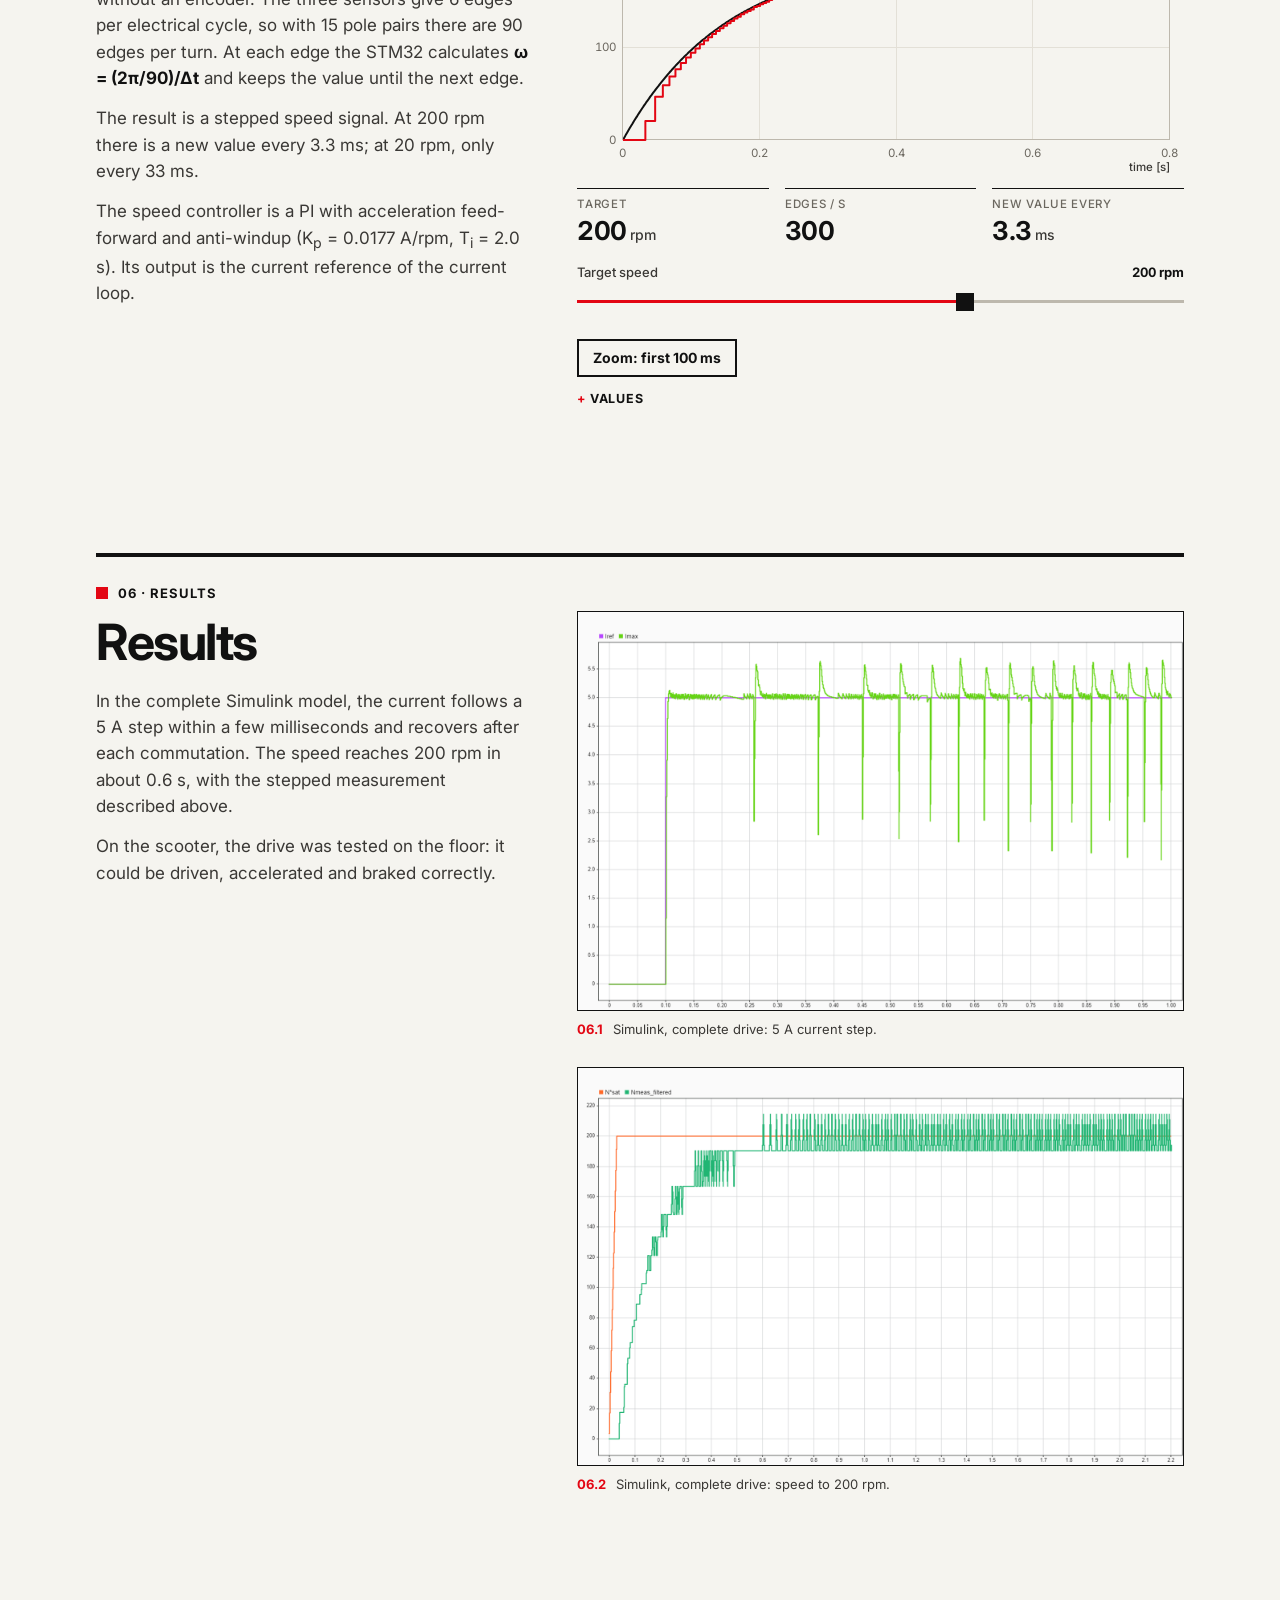
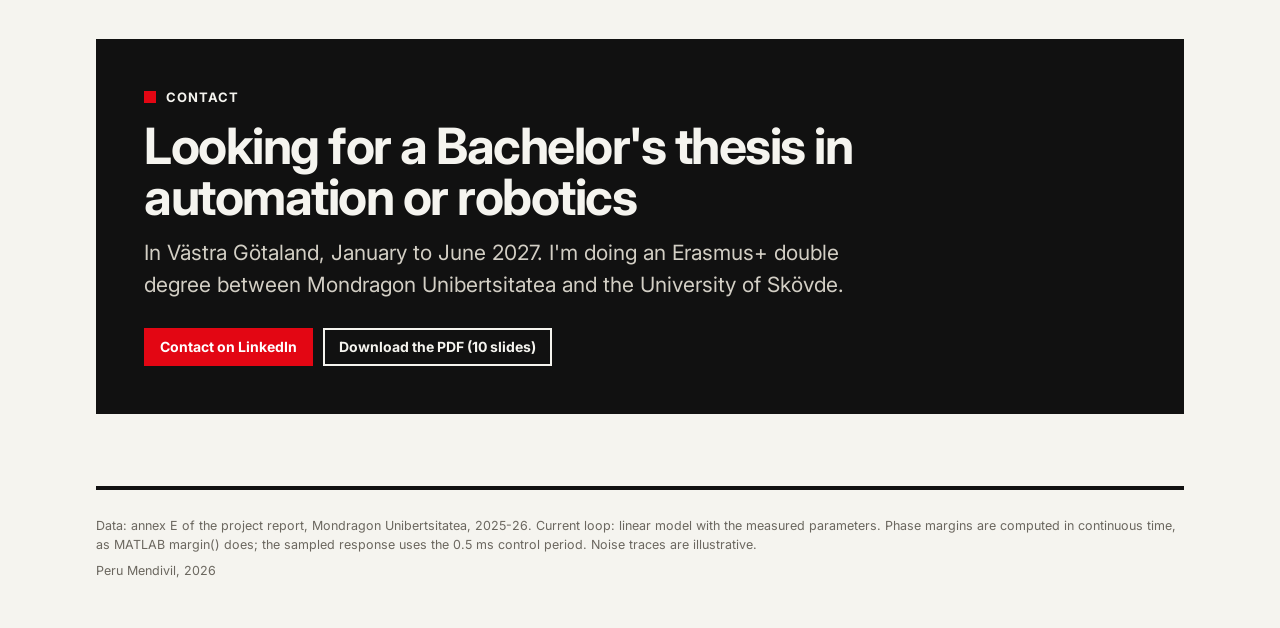
==== commit 0cb299fc: "Estilo suizo en la web y en la página del vídeo Fondo hueso, negro y rojo como único acento, letra I" ====
--- a/index.html
+++ b/index.html
@@ -15,14 +15,14 @@
 <meta property="og:image:height" content="627">
 <meta property="og:image:alt" content="Drawing of the hub motor with 30 magnets and the title BLDC motor control for an electric scooter">
 <meta name="twitter:card" content="summary_large_image">
-<meta name="theme-color" content="#07090c">
-<link rel="icon" href="data:image/svg+xml,%3Csvg xmlns='http://www.w3.org/2000/svg' viewBox='0 0 32 32'%3E%3Crect width='32' height='32' rx='7' fill='%2307090c'/%3E%3Cpath d='M5 24h5c3 0 3-15 8-15h9' fill='none' stroke='%235ef2e4' stroke-width='3' stroke-linecap='round'/%3E%3C/svg%3E">
+<meta name="theme-color" content="#111111">
+<link rel="icon" href="data:image/svg+xml,%3Csvg xmlns='http://www.w3.org/2000/svg' viewBox='0 0 32 32'%3E%3Crect width='32' height='32' fill='%23111111'/%3E%3Cpath d='M5 24h5c3 0 3-15 8-15h9' fill='none' stroke='%23e30613' stroke-width='3.5'/%3E%3C/svg%3E">
 <link rel="preconnect" href="https://fonts.googleapis.com">
 <link rel="preconnect" href="https://fonts.gstatic.com" crossorigin>
-<link href="https://fonts.googleapis.com/css2?family=IBM+Plex+Mono:wght@400;500&family=IBM+Plex+Sans:wght@400;600&display=swap" rel="stylesheet">
-<link rel="stylesheet" href="style.css">
+<link href="https://fonts.googleapis.com/css2?family=Inter:wght@400;500;700&display=swap" rel="stylesheet">
+<link rel="stylesheet" href="style.css?v=5">
 <script>if (new URLSearchParams(location.search).has("video")) location.replace("video/");</script>
-<script type="module" src="app.js?v=4"></script>
+<script type="module" src="app.js?v=5"></script>
 </head>
 <body>
 
@@ -86,7 +86,7 @@
       <p>I also designed and sized the measurement boards for the voltages, the currents and the Hall signals. To reduce electromagnetic noise I used twisted wiring, minimum loop areas between signal and ground, and a separate ground for each Hall output. The battery charger was designed by other members of the team.</p>
     </div>
     <div class="instrument">
-      <div class="inst-head"><span class="inst-title">Control structure on the STM32</span><span class="inst-note">cyan = designed by me</span></div>
+      <div class="inst-head"><span class="inst-title">Control structure on the STM32</span><span class="inst-note">red = designed by me</span></div>
       <svg class="diagram" viewBox="0 0 580 500" role="img" aria-label="Block diagram: speed reference into the speed PI, current PI, IFX007T inverter and BLDC motor; the filtered phase current returns to the current PI and a per-edge speed estimate returns to the speed PI">
         <defs><marker id="arr" viewBox="0 0 10 10" refX="9" refY="5" markerWidth="7" markerHeight="7" orient="auto-start-reverse"><path class="arrow" d="M0 1 L10 5 L0 9 Z"/></marker></defs>
         <path class="wire" d="M150 46 V90" marker-end="url(#arr)"/><path class="wire" d="M150 154 V198" marker-end="url(#arr)"/><path class="wire" d="M150 262 V306" marker-end="url(#arr)"/><path class="wire" d="M150 370 V414" marker-end="url(#arr)"/>
@@ -94,19 +94,19 @@
         <path class="wire" d="M270 432 H375 V230 H270" marker-end="url(#arr)"/><path class="flow fb" d="M270 432 H375 V230 H270"/>
         <path class="wire" d="M270 462 H505 V122 H270" marker-end="url(#arr)"/><path class="flow fb" d="M270 462 H505 V122 H270"/>
         <text x="150" y="34" text-anchor="middle">speed reference n*</text>
-        <rect class="box mine" x="30" y="90" width="240" height="64" rx="10"/>
+        <rect class="box mine" x="30" y="90" width="240" height="64"/>
         <text x="150" y="118" text-anchor="middle">Speed PI</text><text class="sub" x="150" y="138" text-anchor="middle">accel. feed-forward, anti-windup</text>
         <text class="sub" x="160" y="182">I*</text>
-        <rect class="box mine" x="30" y="198" width="240" height="64" rx="10"/>
+        <rect class="box mine" x="30" y="198" width="240" height="64"/>
         <text x="150" y="226" text-anchor="middle">Current PI</text><text class="sub" x="150" y="246" text-anchor="middle">Ti = L/R, back-EMF feed-forward</text>
         <text class="sub" x="160" y="290">V*</text>
-        <rect class="box" x="30" y="306" width="240" height="64" rx="10"/>
+        <rect class="box" x="30" y="306" width="240" height="64"/>
         <text x="150" y="334" text-anchor="middle">IFX007T inverter</text><text class="sub" x="150" y="354" text-anchor="middle">3-phase, 10 kHz PWM</text>
-        <rect class="box" x="30" y="414" width="240" height="64" rx="10"/>
+        <rect class="box" x="30" y="414" width="240" height="64"/>
         <text x="150" y="442" text-anchor="middle">BLDC hub motor</text><text class="sub" x="150" y="462" text-anchor="middle">15 pole pairs</text>
-        <rect class="box mine" x="300" y="300" width="150" height="52" rx="10"/>
+        <rect class="box mine" x="300" y="300" width="150" height="52"/>
         <text x="375" y="322" text-anchor="middle">Low-pass</text><text class="sub" x="375" y="340" text-anchor="middle">250 rad/s</text>
-        <rect class="box mine" x="440" y="160" width="130" height="52" rx="10"/>
+        <rect class="box mine" x="440" y="160" width="130" height="52"/>
         <text x="505" y="182" text-anchor="middle">ω = 2π/90 ÷ Δt</text><text class="sub" x="505" y="200" text-anchor="middle">per Hall edge</text>
         <text class="sub" x="280" y="425">phase current</text>
         <text class="sub" x="280" y="455">Hall edges</text>
@@ -221,6 +221,10 @@
           <div class="btn-row"><button class="btn" type="button" id="fc-design" aria-pressed="true">Design value: 250 rad/s</button></div>
         </div>
       </div>
+      <figure class="evidence">
+        <img src="media/bode-filter-matlab.png" alt="MATLAB Bode diagram of the current loop with the filter: gain margin infinite, phase margin 28 degrees at 470 rad/s" loading="lazy" width="1141" height="767">
+        <figcaption>MATLAB margin(), current loop with the 250 rad/s filter: 28° at 470 rad/s.</figcaption>
+      </figure>
       <div class="instrument">
         <div class="inst-head"><span class="inst-title">Measured current at 5 A</span><span class="inst-note">illustrative noise, not a measurement</span></div>
         <div class="legend"><span><i style="background:var(--muted)"></i>raw sensor</span><span><i style="background:var(--measured)"></i>filtered</span><span><i style="background:var(--reference)"></i>5 A</span></div>
--- a/style.css
+++ b/style.css
@@ -1,26 +1,28 @@
 :root {
-  color-scheme: dark;
-  --bg: #07090c;
-  --surface: #0e141b;
-  --surface-2: #121a23;
-  --grid: #18212b;
-  --grid-major: #222e3b;
-  --rule: #1f2a36;
-  --ink: #e6edf3;
-  --ink-2: #a9b5c2;
-  --muted: #708090;
-  /* data colours: validated (dataviz, dark, surface #0e141b) */
-  --measured: #139fae;
-  --reference: #c2821c;
-  /* decoration only (rotor, glow), never a data series */
-  --phosphor: #5ef2e4;
-  --alert: #e5484d;
-  --good: #3fb37f;
-  --warn: #d9a23a;
-  --radius: 14px;
+  color-scheme: light;
+  --bg: #f5f4ef;
+  --surface: #f5f4ef;
+  --surface-2: #ebe9e2;
+  --grid: #e3e0d7;
+  --grid-major: #bdb8ad;
+  --hair: #d3cfc5;
+  --rule: #111111;
+  --ink: #111111;
+  --ink-2: #3a3835;
+  --muted: #6b675f;
+  /* data colours: red = measured / designed, black = reference, grey = comparison */
+  --measured: #e30613;
+  --reference: #111111;
+  /* decoration only (rotor, active sensors, signal flow) */
+  --phosphor: #e30613;
+  --accent: #e30613;
+  --alert: #111111;
+  --good: #111111;
+  --warn: #e30613;
+  --radius: 0;
   --gutter: 16px;
-  --sans: "IBM Plex Sans", system-ui, -apple-system, "Segoe UI", sans-serif;
-  --mono: "IBM Plex Mono", ui-monospace, "Cascadia Mono", Consolas, monospace;
+  --sans: "Inter", "Helvetica Neue", Helvetica, Arial, sans-serif;
+  --mono: var(--sans);
 }
 
 * { box-sizing: border-box; margin: 0; padding: 0; }
@@ -33,62 +35,66 @@
   line-height: 1.55;
   overflow-x: hidden;
 }
+/* tabular figures only where numbers change (Inter also widens the hyphen under tnum) */
+.readout .v, .tile .v, .rotor-readout .big, .control output, .chart text, .tip, .eq { font-variant-numeric: tabular-nums; }
 img, svg, video { display: block; max-width: 100%; }
 [hidden] { display: none !important; }
-a { color: var(--ink); text-underline-offset: 3px; text-decoration-color: var(--measured); }
-a:hover { color: var(--phosphor); }
-:focus-visible { outline: 2px solid var(--phosphor); outline-offset: 3px; border-radius: 4px; }
+a { color: var(--ink); text-underline-offset: 3px; text-decoration-color: var(--accent); text-decoration-thickness: 2px; }
+a:hover { color: var(--accent); }
+:focus-visible { outline: 2px solid var(--accent); outline-offset: 3px; }
 
 .wrap { width: min(1120px, 100%); margin: 0 auto; padding: 0 var(--gutter); }
 
 /* ---------- top bar ---------- */
-.topbar {
-  position: sticky; top: 0; z-index: 20;
-  background: color-mix(in srgb, var(--bg) 86%, transparent);
-  backdrop-filter: blur(8px);
-  border-bottom: 1px solid var(--rule);
-}
-.topbar .wrap { display: flex; align-items: center; justify-content: space-between; gap: 12px; height: 52px; }
-.brand { font-family: var(--mono); font-size: 13px; letter-spacing: .08em; text-transform: uppercase; color: var(--ink-2); white-space: nowrap; }
-.brand b { color: var(--ink); font-weight: 500; }
-.toplinks { display: flex; gap: 14px; font-family: var(--mono); font-size: 13px; white-space: nowrap; }
+.topbar { position: sticky; top: 0; z-index: 20; background: var(--ink); color: var(--bg); }
+.topbar .wrap { display: flex; align-items: center; justify-content: space-between; gap: 12px; height: 48px; }
+.brand { font-size: 13px; font-weight: 500; letter-spacing: .06em; text-transform: uppercase; color: #bdb8ad; white-space: nowrap; }
+.brand b { color: var(--bg); font-weight: 700; }
+.toplinks { display: flex; gap: 18px; font-size: 13px; font-weight: 500; letter-spacing: .04em; text-transform: uppercase; white-space: nowrap; }
 @media (max-width: 420px) { .hide-sm { display: none; } }
-.toplinks a { text-decoration: none; color: var(--ink-2); }
-.toplinks a:hover { color: var(--ink); }
+.toplinks a { text-decoration: none; color: var(--bg); }
+.toplinks a:hover { color: var(--accent); }
 
 /* ---------- type ---------- */
 .kicker {
-  font-family: var(--mono); font-size: 13px; letter-spacing: .14em; text-transform: uppercase;
-  color: var(--measured); display: flex; align-items: center; gap: 10px;
-}
-.kicker::before { content: ""; width: 18px; height: 2px; background: currentColor; }
-h1 { font-size: clamp(40px, 9vw, 76px); line-height: 1.02; letter-spacing: -.025em; font-weight: 600; }
-h2 { font-size: clamp(30px, 6vw, 46px); line-height: 1.08; letter-spacing: -.02em; font-weight: 600; margin-top: 12px; }
-h3 { font-size: 19px; font-weight: 600; }
+  font-size: 13px; font-weight: 700; letter-spacing: .08em; text-transform: uppercase;
+  color: var(--ink); display: flex; align-items: center; gap: 10px;
+}
+.kicker::before { content: ""; width: 12px; height: 12px; background: var(--accent); flex: none; }
+h1 { font-size: clamp(44px, 9vw, 84px); line-height: .98; letter-spacing: -.035em; font-weight: 700; }
+h2 { font-size: clamp(32px, 6vw, 50px); line-height: 1.02; letter-spacing: -.03em; font-weight: 700; margin-top: 14px; }
+h3 { font-size: 19px; font-weight: 700; }
 .lede { font-size: clamp(18px, 2.4vw, 21px); color: var(--ink-2); max-width: 36em; }
 p + p { margin-top: 14px; }
-.prose h2 + p { margin-top: 18px; }
+.prose h2 + p { margin-top: 20px; }
 .prose p { color: var(--ink-2); }
-.prose strong { color: var(--ink); font-weight: 600; }
+.prose strong { color: var(--ink); font-weight: 700; }
 .mono { font-family: var(--mono); }
 .eq {
-  font-family: var(--mono); font-size: 15px; color: var(--ink);
-  background: var(--surface); border: 1px solid var(--rule); border-radius: 10px;
-  padding: 12px 14px; margin-top: 16px; display: flex; flex-wrap: wrap; gap: 4px 14px;
+  font-size: 15px; font-weight: 500; color: var(--ink);
+  border-top: 1px solid var(--rule); border-bottom: 1px solid var(--rule);
+  padding: 10px 0; margin-top: 18px; display: flex; flex-wrap: wrap; gap: 4px 18px;
 }
 .eq span { white-space: nowrap; }
 .eq .dim { color: var(--muted); }
 
-/* ---------- sections ---------- */
-section { padding: 88px 0; border-top: 1px solid var(--rule); }
+/* ---------- sections: thick rule on the grid, numbered panels ---------- */
+main { counter-reset: sec; }
+section { padding: 72px 0; counter-increment: sec; counter-reset: fig; }
+/* the rule is a background so it never becomes a grid item of .split */
+section > .wrap, .foot > .wrap {
+  background: linear-gradient(var(--rule), var(--rule)) var(--gutter) 0 / calc(100% - 2 * var(--gutter)) 4px no-repeat;
+  padding-top: 30px;
+}
 .split { display: grid; gap: 28px; }
 @media (min-width: 920px) {
   .split { grid-template-columns: minmax(0, 5fr) minmax(0, 7fr); gap: 48px; align-items: start; }
-  .split .prose { position: sticky; top: 84px; }
+  .split .prose { position: sticky; top: 76px; }
 }
 
 /* ---------- hero ---------- */
-.hero { padding: clamp(32px, 6vw, 64px) 0 72px; border-top: 0; position: relative; overflow: hidden; }
+.hero { padding: clamp(28px, 5vw, 56px) 0 64px; position: relative; counter-increment: none; }
+.hero > .wrap, .closing > .wrap { background: none; padding-top: 0; }
 .hero-grid { display: grid; gap: 24px; grid-template-areas: "head" "inst" "body"; }
 .hero-head { grid-area: head; }
 .hero-inst { grid-area: inst; }
@@ -102,139 +108,142 @@
 .hero-cta { display: flex; flex-wrap: wrap; gap: 10px; margin-top: 26px; }
 .chips { display: flex; flex-wrap: wrap; gap: 8px; margin-top: 22px; }
 .chip {
-  font-family: var(--mono); font-size: 12.5px; color: var(--ink-2);
-  border: 1px solid var(--rule); border-radius: 999px; padding: 4px 10px; background: var(--surface);
-}
-
-/* ---------- instrument (scope panel) ---------- */
-.instrument {
-  background: var(--surface);
-  border: 1px solid var(--rule);
-  border-radius: var(--radius);
-  padding: 14px;
-  position: relative;
-  box-shadow: 0 0 0 1px #0004, 0 30px 60px -30px #000c;
-}
-.instrument + .instrument { margin-top: 16px; }
-.inst-head { display: flex; align-items: baseline; justify-content: space-between; gap: 12px; margin-bottom: 8px; }
-.inst-title { font-family: var(--mono); font-size: 12.5px; letter-spacing: .08em; text-transform: uppercase; color: var(--ink-2); }
-.inst-note { font-family: var(--mono); font-size: 12px; color: var(--muted); text-align: right; }
-.legend { display: flex; flex-wrap: wrap; gap: 14px; font-family: var(--mono); font-size: 12.5px; color: var(--ink-2); margin: 2px 0 6px; }
+  font-size: 12px; font-weight: 500; letter-spacing: .04em; text-transform: uppercase; color: var(--ink);
+  border: 1px solid var(--rule); padding: 4px 9px;
+}
+
+/* ---------- instrument panel: black rule on top, no box ---------- */
+.instrument { border-top: 3px solid var(--rule); padding-top: 10px; position: relative; }
+.instrument + .instrument, figure.evidence + .instrument { margin-top: 36px; }
+.inst-head { display: flex; align-items: baseline; justify-content: space-between; gap: 12px; margin-bottom: 10px; }
+.inst-title { font-size: 13px; font-weight: 700; letter-spacing: .06em; text-transform: uppercase; color: var(--ink); }
+section:not(.hero) .instrument .inst-title::before {
+  counter-increment: fig; content: counter(sec, decimal-leading-zero) "." counter(fig); color: var(--accent); margin-right: 10px;
+}
+.inst-note { font-size: 12.5px; color: var(--muted); text-align: right; }
+.legend { display: flex; flex-wrap: wrap; gap: 16px; font-size: 13px; color: var(--ink-2); margin: 2px 0 6px; }
 .legend span { display: inline-flex; align-items: center; gap: 7px; }
-.legend i { width: 16px; height: 2px; border-radius: 2px; display: inline-block; }
-
-/* readouts styled like scope measurement boxes */
-.readouts { display: grid; grid-template-columns: repeat(auto-fit, minmax(118px, 1fr)); gap: 8px; margin-top: 12px; }
-.readout { background: var(--bg); border: 1px solid var(--rule); border-radius: 10px; padding: 9px 11px; min-width: 0; }
-.readout .k { font-family: var(--mono); font-size: 11.5px; letter-spacing: .06em; text-transform: uppercase; color: var(--muted); }
-.readout .v { font-size: 22px; font-weight: 600; line-height: 1.2; margin-top: 2px; white-space: nowrap; }
-.readout .v small { font-size: 14px; font-weight: 400; color: var(--ink-2); margin-left: 3px; }
-
-.status { display: inline-flex; align-items: center; gap: 8px; font-family: var(--mono); font-size: 13px; padding: 6px 10px; border-radius: 8px; border: 1px solid var(--rule); background: var(--bg); margin-top: 12px; }
-.status::before { content: ""; width: 8px; height: 8px; border-radius: 50%; background: var(--muted); flex: none; }
-.status[data-level="good"]::before { background: var(--good); }
-.status[data-level="warn"]::before { background: var(--warn); }
-.status[data-level="bad"]::before { background: var(--alert); }
+.legend i { width: 18px; height: 3px; display: inline-block; }
+
+/* readouts: figures under a hairline */
+.readouts { display: grid; grid-template-columns: repeat(auto-fit, minmax(118px, 1fr)); gap: 8px 16px; margin-top: 14px; }
+.readout { border-top: 1px solid var(--rule); padding: 7px 0 0; min-width: 0; }
+.readout .k { font-size: 11.5px; font-weight: 500; letter-spacing: .06em; text-transform: uppercase; color: var(--muted); }
+.readout .v { font-size: 26px; font-weight: 700; letter-spacing: -.02em; line-height: 1.15; margin-top: 2px; white-space: nowrap; }
+.readout .v small { font-size: 14px; font-weight: 500; letter-spacing: 0; color: var(--ink-2); margin-left: 3px; }
+
+.status { display: inline-flex; align-items: center; gap: 9px; font-size: 13px; font-weight: 500; margin-top: 14px; }
+.status::before { content: ""; width: 10px; height: 10px; background: var(--muted); flex: none; }
+.status[data-level="good"]::before { background: var(--ink); }
+.status[data-level="warn"]::before { background: transparent; box-shadow: inset 0 0 0 2px var(--accent); }
+.status[data-level="bad"]::before { background: var(--accent); }
+.status[data-level="bad"] { color: var(--accent); }
 
 /* ---------- controls ---------- */
-.controls { display: grid; gap: 14px; margin-top: 14px; }
-.control label { display: flex; justify-content: space-between; gap: 10px; font-family: var(--mono); font-size: 13px; color: var(--ink-2); margin-bottom: 6px; }
-.control label output { color: var(--ink); }
+.controls { display: grid; gap: 14px; margin-top: 16px; }
+.control label { display: flex; justify-content: space-between; gap: 10px; font-size: 13px; font-weight: 500; color: var(--ink-2); margin-bottom: 4px; }
+.control label output { color: var(--ink); font-weight: 700; }
 input[type="range"] {
   -webkit-appearance: none; appearance: none; width: 100%; height: 32px; background: transparent; cursor: pointer; touch-action: pan-y;
 }
-input[type="range"]::-webkit-slider-runnable-track { height: 4px; border-radius: 2px; background: linear-gradient(90deg, var(--measured) var(--fill, 50%), var(--grid-major) var(--fill, 50%)); }
-input[type="range"]::-moz-range-track { height: 4px; border-radius: 2px; background: var(--grid-major); }
-input[type="range"]::-moz-range-progress { height: 4px; border-radius: 2px; background: var(--measured); }
-input[type="range"]::-webkit-slider-thumb {
-  -webkit-appearance: none; width: 22px; height: 22px; margin-top: -9px; border-radius: 50%;
-  background: var(--ink); border: 4px solid var(--surface); box-shadow: 0 0 0 1px var(--measured), 0 0 14px #5ef2e455;
-}
-input[type="range"]::-moz-range-thumb { width: 16px; height: 16px; border-radius: 50%; background: var(--ink); border: 4px solid var(--surface); box-shadow: 0 0 0 1px var(--measured); }
+input[type="range"]::-webkit-slider-runnable-track { height: 3px; background: linear-gradient(90deg, var(--accent) var(--fill, 50%), var(--grid-major) var(--fill, 50%)); }
+input[type="range"]::-moz-range-track { height: 3px; background: var(--grid-major); }
+input[type="range"]::-moz-range-progress { height: 3px; background: var(--accent); }
+input[type="range"]::-webkit-slider-thumb { -webkit-appearance: none; width: 18px; height: 18px; margin-top: -7.5px; border-radius: 0; background: var(--ink); border: 0; }
+input[type="range"]::-moz-range-thumb { width: 18px; height: 18px; border-radius: 0; background: var(--ink); border: 0; }
 
 .btn {
-  font: 500 14px/1 var(--mono); color: var(--ink); background: var(--bg);
-  border: 1px solid var(--grid-major); border-radius: 999px; padding: 10px 14px; cursor: pointer;
+  font: 700 14px/1 var(--sans); color: var(--ink); background: transparent;
+  border: 2px solid var(--ink); border-radius: 0; padding: 10px 14px; cursor: pointer;
   display: inline-flex; align-items: center; gap: 8px; text-decoration: none;
 }
-.btn:hover { border-color: var(--measured); color: var(--ink); }
-.btn.primary { background: var(--ink); color: var(--bg); border-color: var(--ink); }
-.btn.primary:hover { background: var(--phosphor); border-color: var(--phosphor); color: var(--bg); }
-.btn[aria-pressed="true"] { border-color: var(--measured); box-shadow: inset 0 0 0 1px var(--measured); }
+.btn:hover { background: var(--ink); color: var(--bg); }
+.btn.primary { background: var(--accent); color: #fff; border-color: var(--accent); }
+.btn.primary:hover { background: var(--ink); border-color: var(--ink); color: var(--bg); }
+.btn[aria-pressed="true"] { background: var(--ink); color: var(--bg); }
 .btn-row { display: flex; flex-wrap: wrap; gap: 8px; align-items: center; }
-.switch { display: inline-flex; align-items: center; gap: 10px; font-family: var(--mono); font-size: 13px; color: var(--ink-2); cursor: pointer; user-select: none; }
-.switch input { appearance: none; width: 38px; height: 22px; border-radius: 999px; background: var(--grid-major); position: relative; cursor: pointer; flex: none; transition: background .2s; }
-.switch input::after { content: ""; position: absolute; top: 3px; left: 3px; width: 16px; height: 16px; border-radius: 50%; background: var(--ink); transition: transform .2s; }
-.switch input:checked { background: var(--measured); }
-.switch input:checked::after { transform: translateX(16px); }
+.switch { display: inline-flex; align-items: center; gap: 10px; font-size: 13px; color: var(--ink-2); cursor: pointer; user-select: none; }
+.switch input { appearance: none; width: 38px; height: 20px; background: var(--grid-major); position: relative; cursor: pointer; flex: none; transition: background .2s; }
+.switch input::after { content: ""; position: absolute; top: 3px; left: 3px; width: 14px; height: 14px; background: var(--bg); transition: transform .2s; }
+.switch input:checked { background: var(--ink); }
+.switch input:checked::after { transform: translateX(18px); }
 
 /* ---------- charts ---------- */
 .chart { position: relative; width: 100%; touch-action: pan-y; }
 .chart svg { overflow: visible; }
 .chart .plot-hit { cursor: crosshair; }
-.chart text { font-family: var(--mono); font-size: 11.5px; fill: var(--muted); }
-.chart .axis-label { fill: var(--ink-2); }
-.chart .ann { fill: var(--ink); font-size: 12.5px; }
+.chart text { font-family: var(--sans); font-size: 11.5px; fill: var(--muted); }
+.chart .axis-label { fill: var(--ink-2); font-weight: 500; }
+.chart .ann { fill: var(--ink); font-size: 12.5px; font-weight: 700; }
 .tip {
   position: absolute; pointer-events: none; z-index: 5; min-width: 120px;
-  background: #05080bee; border: 1px solid var(--grid-major); border-radius: 8px; padding: 7px 9px;
-  font-family: var(--mono); font-size: 12px; color: var(--ink-2); opacity: 0; transition: opacity .12s;
+  background: var(--bg); border: 1px solid var(--ink); padding: 7px 9px;
+  font-size: 12px; color: var(--ink-2); opacity: 0; transition: opacity .12s;
 }
 .tip.on { opacity: 1; }
 .tip .row { display: flex; align-items: center; gap: 7px; white-space: nowrap; }
-.tip .row b { color: var(--ink); font-weight: 500; font-size: 13px; }
-.tip .key { width: 12px; height: 2px; border-radius: 2px; flex: none; }
+.tip .row b { color: var(--ink); font-weight: 700; font-size: 13px; }
+.tip .key { width: 12px; height: 3px; flex: none; }
 .tip .x { color: var(--muted); margin-bottom: 3px; }
 
-details.values { margin-top: 10px; font-family: var(--mono); font-size: 12.5px; color: var(--ink-2); }
-details.values summary { cursor: pointer; color: var(--muted); list-style: none; }
-details.values summary::before { content: "+ "; }
+details.values { margin-top: 12px; font-size: 12.5px; color: var(--ink-2); }
+details.values summary { cursor: pointer; color: var(--ink); font-weight: 700; text-transform: uppercase; letter-spacing: .06em; list-style: none; }
+details.values summary::before { content: "+ "; color: var(--accent); }
 details.values[open] summary::before { content: "− "; }
 details.values table { border-collapse: collapse; margin-top: 8px; width: 100%; }
-details.values th, details.values td { text-align: right; padding: 3px 8px; border-bottom: 1px solid var(--rule); font-variant-numeric: tabular-nums; }
+details.values th, details.values td { text-align: right; padding: 3px 8px; border-bottom: 1px solid var(--hair); font-variant-numeric: tabular-nums; }
+details.values th { border-bottom-color: var(--rule); }
 details.values th:first-child, details.values td:first-child { text-align: left; }
 
 /* ---------- rotor ---------- */
 .rotor-wrap { position: relative; max-width: 520px; margin: 0 auto; }
 .rotor-readout { position: absolute; inset: 0; display: grid; place-items: center; pointer-events: none; text-align: center; }
-.rotor-readout .big { font-size: clamp(30px, 7vw, 44px); font-weight: 600; line-height: 1; }
-.rotor-readout .unit { font-family: var(--mono); font-size: 12px; letter-spacing: .1em; color: var(--ink-2); text-transform: uppercase; margin-top: 4px; }
-.rotor-readout .code { font-family: var(--mono); font-size: 15px; color: var(--phosphor); margin-top: 10px; letter-spacing: .3em; }
+.rotor-readout .big { font-size: clamp(34px, 7vw, 52px); font-weight: 700; letter-spacing: -.03em; line-height: 1; }
+.rotor-readout .unit { font-size: 12px; font-weight: 700; letter-spacing: .1em; color: var(--muted); text-transform: uppercase; margin-top: 4px; }
+.rotor-readout .code { font-size: 15px; font-weight: 700; color: var(--accent); margin-top: 10px; letter-spacing: .3em; }
 .logic { margin-top: 10px; }
 
 /* ---------- block diagram ---------- */
-.diagram text { font-family: var(--mono); font-size: 15px; fill: var(--ink); }
-.diagram .sub { font-size: 12px; fill: var(--ink-2); }
-.diagram .box { fill: var(--bg); stroke: var(--grid-major); stroke-width: 1.5; }
-.diagram .box.mine { stroke: var(--measured); }
-.diagram .wire { fill: none; stroke: var(--grid-major); stroke-width: 1.5; }
-.diagram .flow { fill: none; stroke: var(--phosphor); stroke-width: 2; stroke-linecap: round; stroke-dasharray: 10 30; animation: flow 1.4s linear infinite; opacity: .9; }
-.diagram .arrow { fill: var(--ink-2); }
-.diagram .flow.fb { stroke: var(--reference); animation-duration: 2.2s; }
+.diagram text { font-family: var(--sans); font-size: 15px; font-weight: 700; fill: var(--ink); }
+.diagram .sub { font-size: 12px; font-weight: 400; fill: var(--ink-2); }
+.diagram .box { fill: var(--bg); stroke: var(--ink); stroke-width: 1.5; }
+.diagram .box.mine { stroke: var(--accent); stroke-width: 2.5; }
+.diagram .wire { fill: none; stroke: var(--ink); stroke-width: 1.5; }
+.diagram .flow { fill: none; stroke: var(--accent); stroke-width: 2.5; stroke-dasharray: 10 30; animation: flow 1.4s linear infinite; }
+.diagram .arrow { fill: var(--ink); }
+.diagram .flow.fb { stroke: var(--ink); animation-duration: 2.2s; }
 @keyframes flow { to { stroke-dashoffset: -40; } }
 
 /* ---------- tiles ---------- */
-.tiles { display: grid; grid-template-columns: repeat(auto-fit, minmax(140px, 1fr)); gap: 10px; margin-top: 18px; }
-.tile { background: var(--surface); border: 1px solid var(--rule); border-radius: 12px; padding: 12px 14px; }
-.tile .k { font-family: var(--mono); font-size: 11.5px; color: var(--muted); letter-spacing: .06em; text-transform: uppercase; }
-.tile .v { font-size: 24px; font-weight: 600; margin-top: 2px; }
-.tile .v small { font-size: 14px; font-weight: 400; color: var(--ink-2); margin-left: 3px; }
+.tiles { display: grid; grid-template-columns: repeat(auto-fit, minmax(140px, 1fr)); gap: 14px 16px; margin-top: 28px; }
+.tile { border-top: 1px solid var(--rule); padding-top: 7px; }
+.tile .k { font-size: 11.5px; font-weight: 500; color: var(--muted); letter-spacing: .06em; text-transform: uppercase; }
+.tile .v { font-size: 28px; font-weight: 700; letter-spacing: -.02em; margin-top: 2px; }
+.tile .v small { font-size: 14px; font-weight: 500; letter-spacing: 0; color: var(--ink-2); margin-left: 3px; }
 .tile .s { font-size: 13px; color: var(--muted); margin-top: 2px; }
 
-figure.evidence { margin-top: 16px; }
-figure.evidence img { border-radius: 10px; border: 1px solid var(--rule); width: 100%; }
-figure.evidence figcaption { font-family: var(--mono); font-size: 12.5px; color: var(--muted); margin-top: 8px; }
+/* ---------- figures: thin black frame, numbered caption ---------- */
+figure.evidence { margin-top: 28px; }
+figure.evidence img, figure.evidence video { width: 100%; height: auto; border: 1px solid var(--ink); background: #fff; }
+figure.evidence figcaption { font-size: 13px; color: var(--ink-2); margin-top: 8px; }
+section:not(.hero) figure.evidence figcaption::before {
+  counter-increment: fig; content: counter(sec, decimal-leading-zero) "." counter(fig); color: var(--accent); font-weight: 700; margin-right: 10px;
+}
 
 .media-slot[hidden] { display: none; }
 
-/* ---------- closing ---------- */
+/* ---------- closing: black block ---------- */
 .closing { text-align: left; }
-.closing .card {
-  background: radial-gradient(120% 140% at 0% 0%, #0f2a2e 0%, var(--surface) 46%);
-  border: 1px solid var(--rule); border-radius: 18px; padding: clamp(22px, 5vw, 44px);
-}
+.closing .card { background: var(--ink); color: var(--bg); padding: clamp(24px, 5vw, 48px); }
+.closing .kicker { color: var(--bg); }
+.closing .lede { color: #d3cfc5; }
 .closing h2 { max-width: 18em; }
-.foot { padding: 28px 0 48px; border-top: 1px solid var(--rule); font-family: var(--mono); font-size: 12.5px; color: var(--muted); }
+.closing .btn { color: var(--bg); border-color: var(--bg); }
+.closing .btn:hover { background: var(--bg); color: var(--ink); }
+.closing .btn.primary { color: #fff; border-color: var(--accent); }
+.closing .btn.primary:hover { background: var(--bg); border-color: var(--bg); color: var(--ink); }
+.closing a:focus-visible { outline-color: var(--bg); }
+.foot { padding: 0 0 48px; font-size: 12.5px; color: var(--muted); }
 .foot p + p { margin-top: 6px; }
 
 
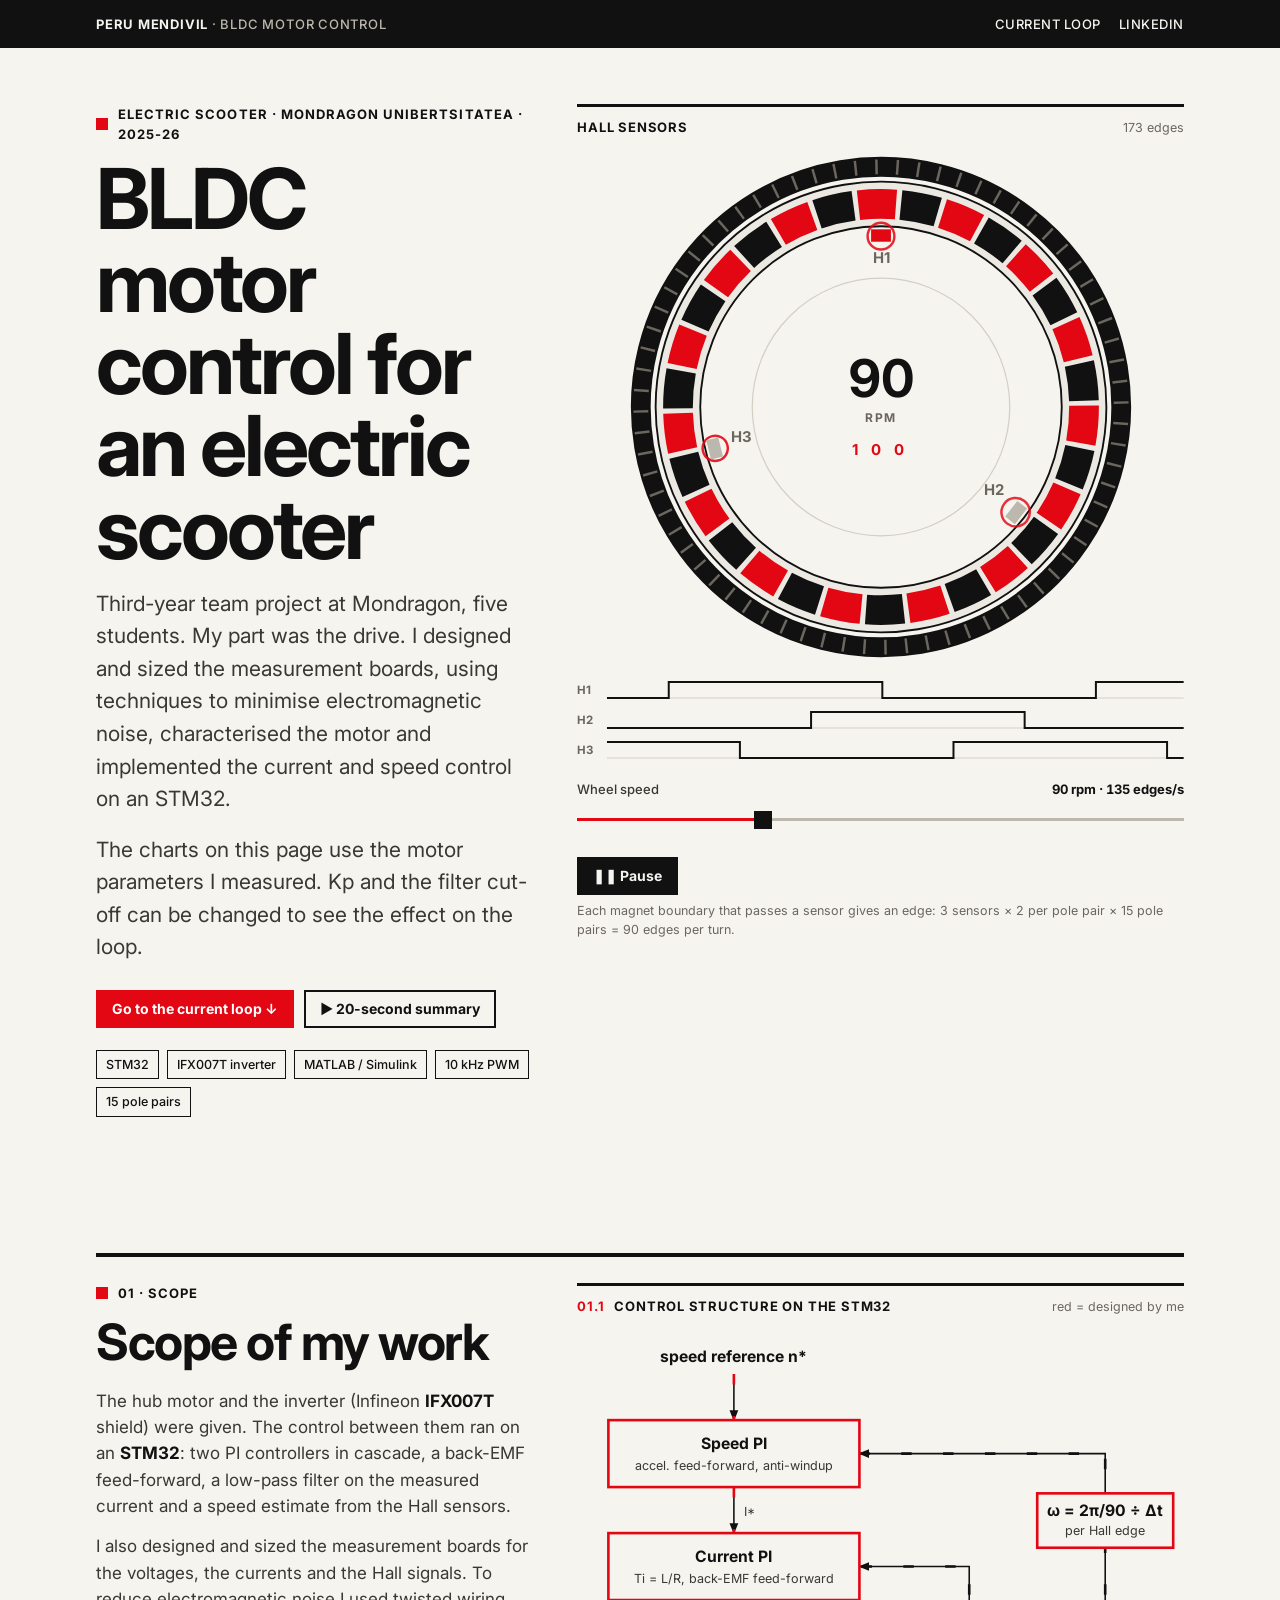
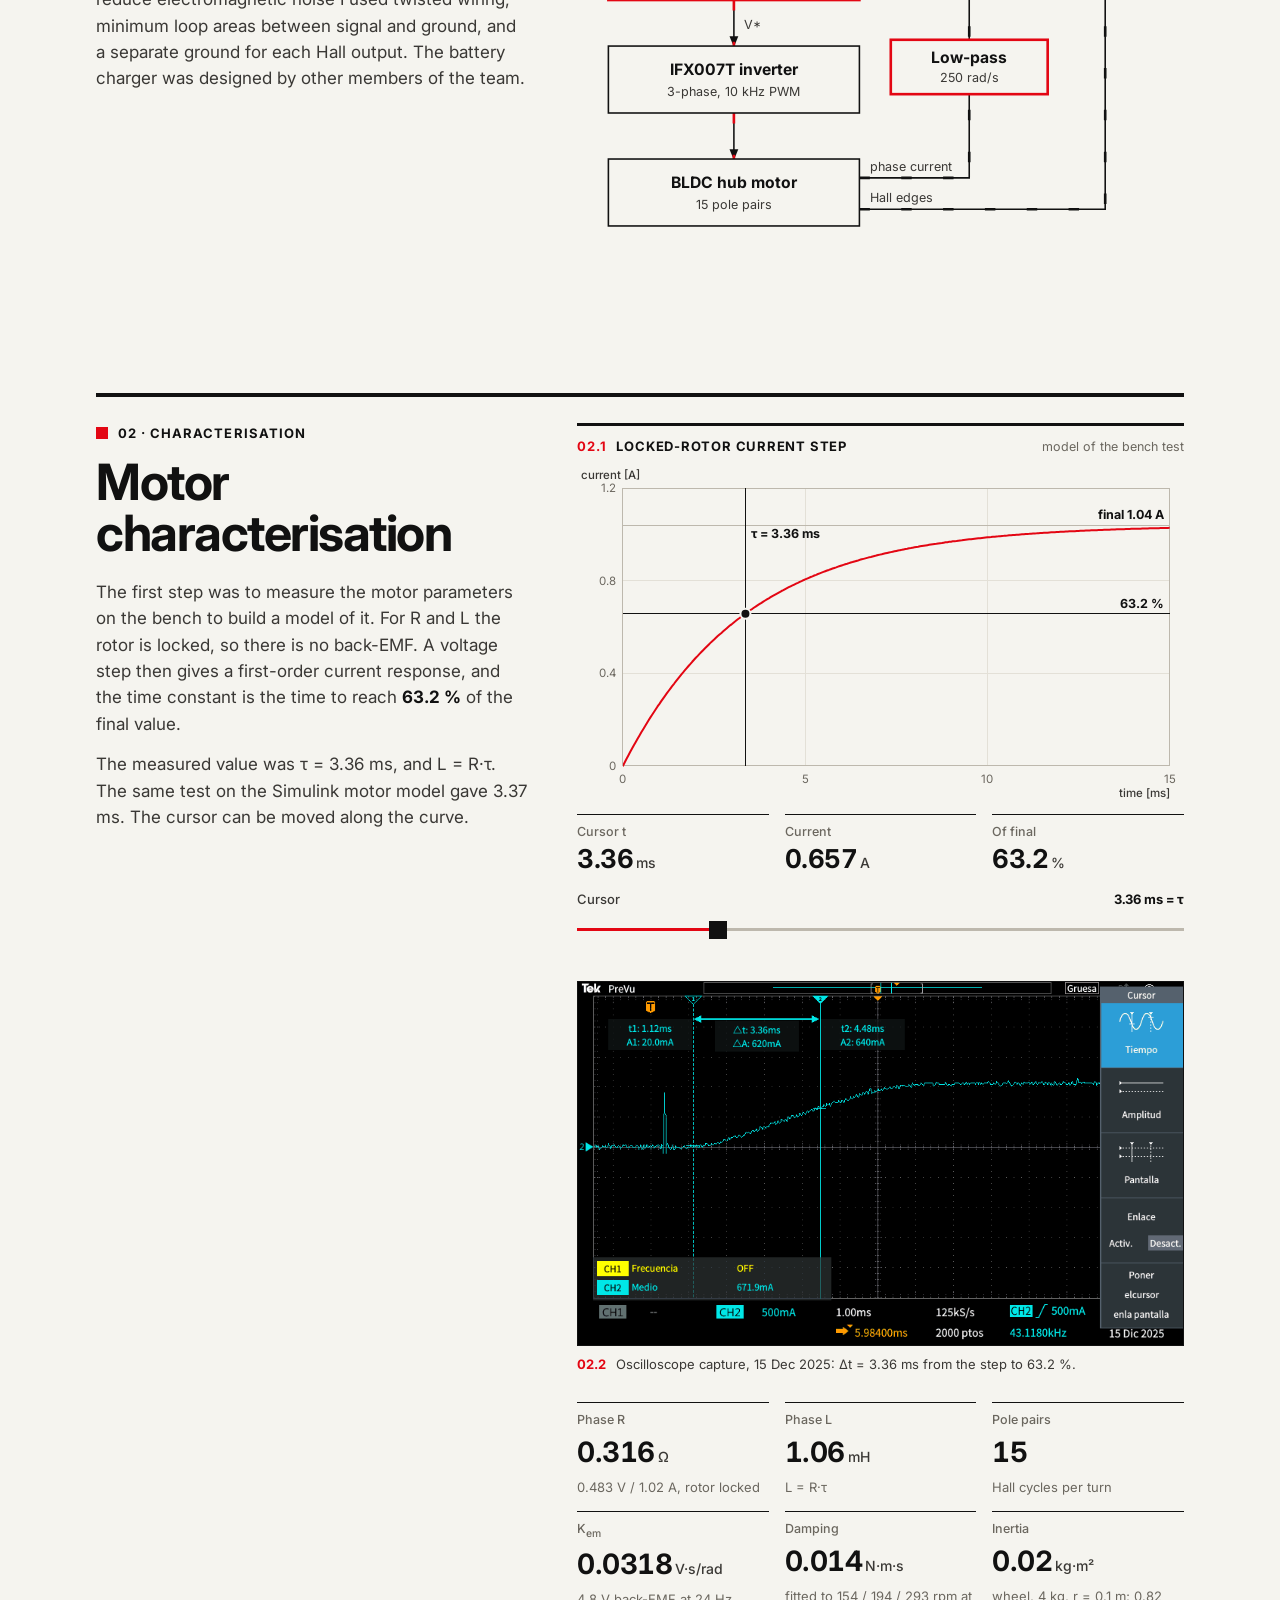
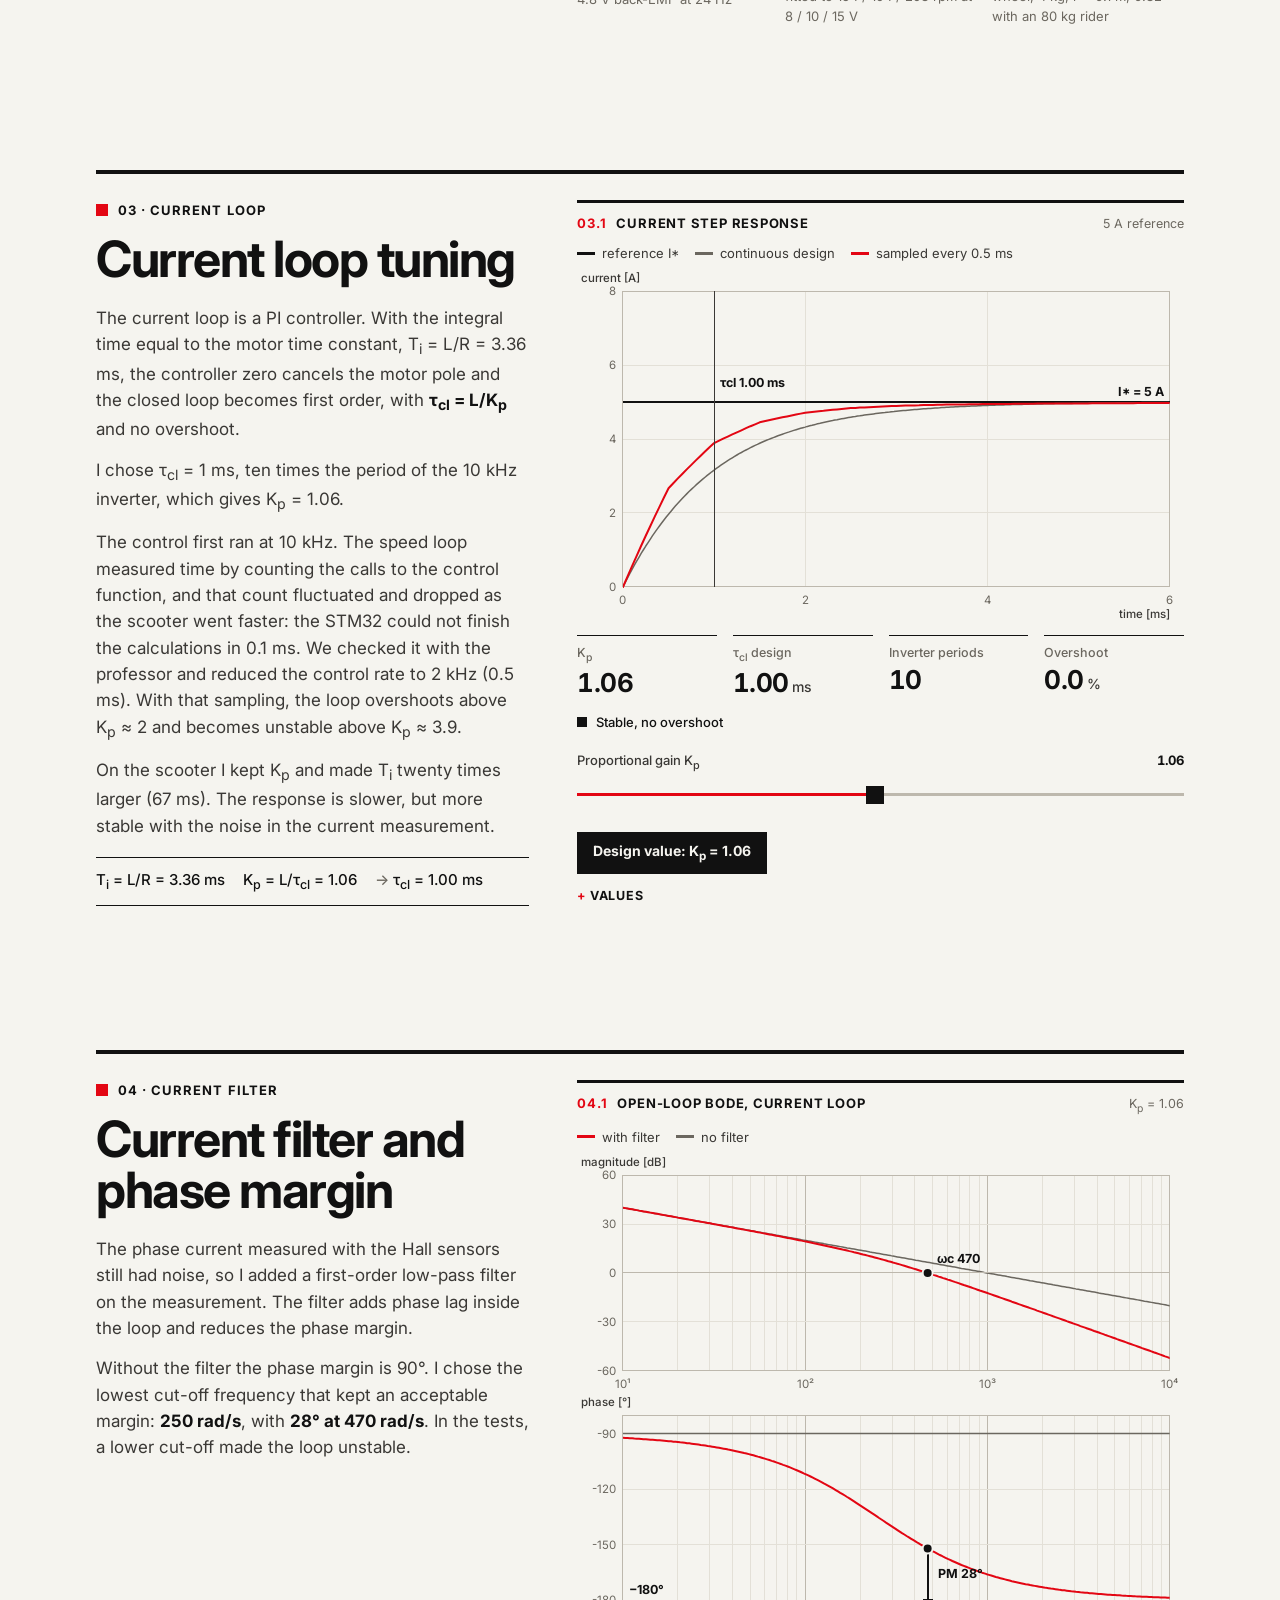
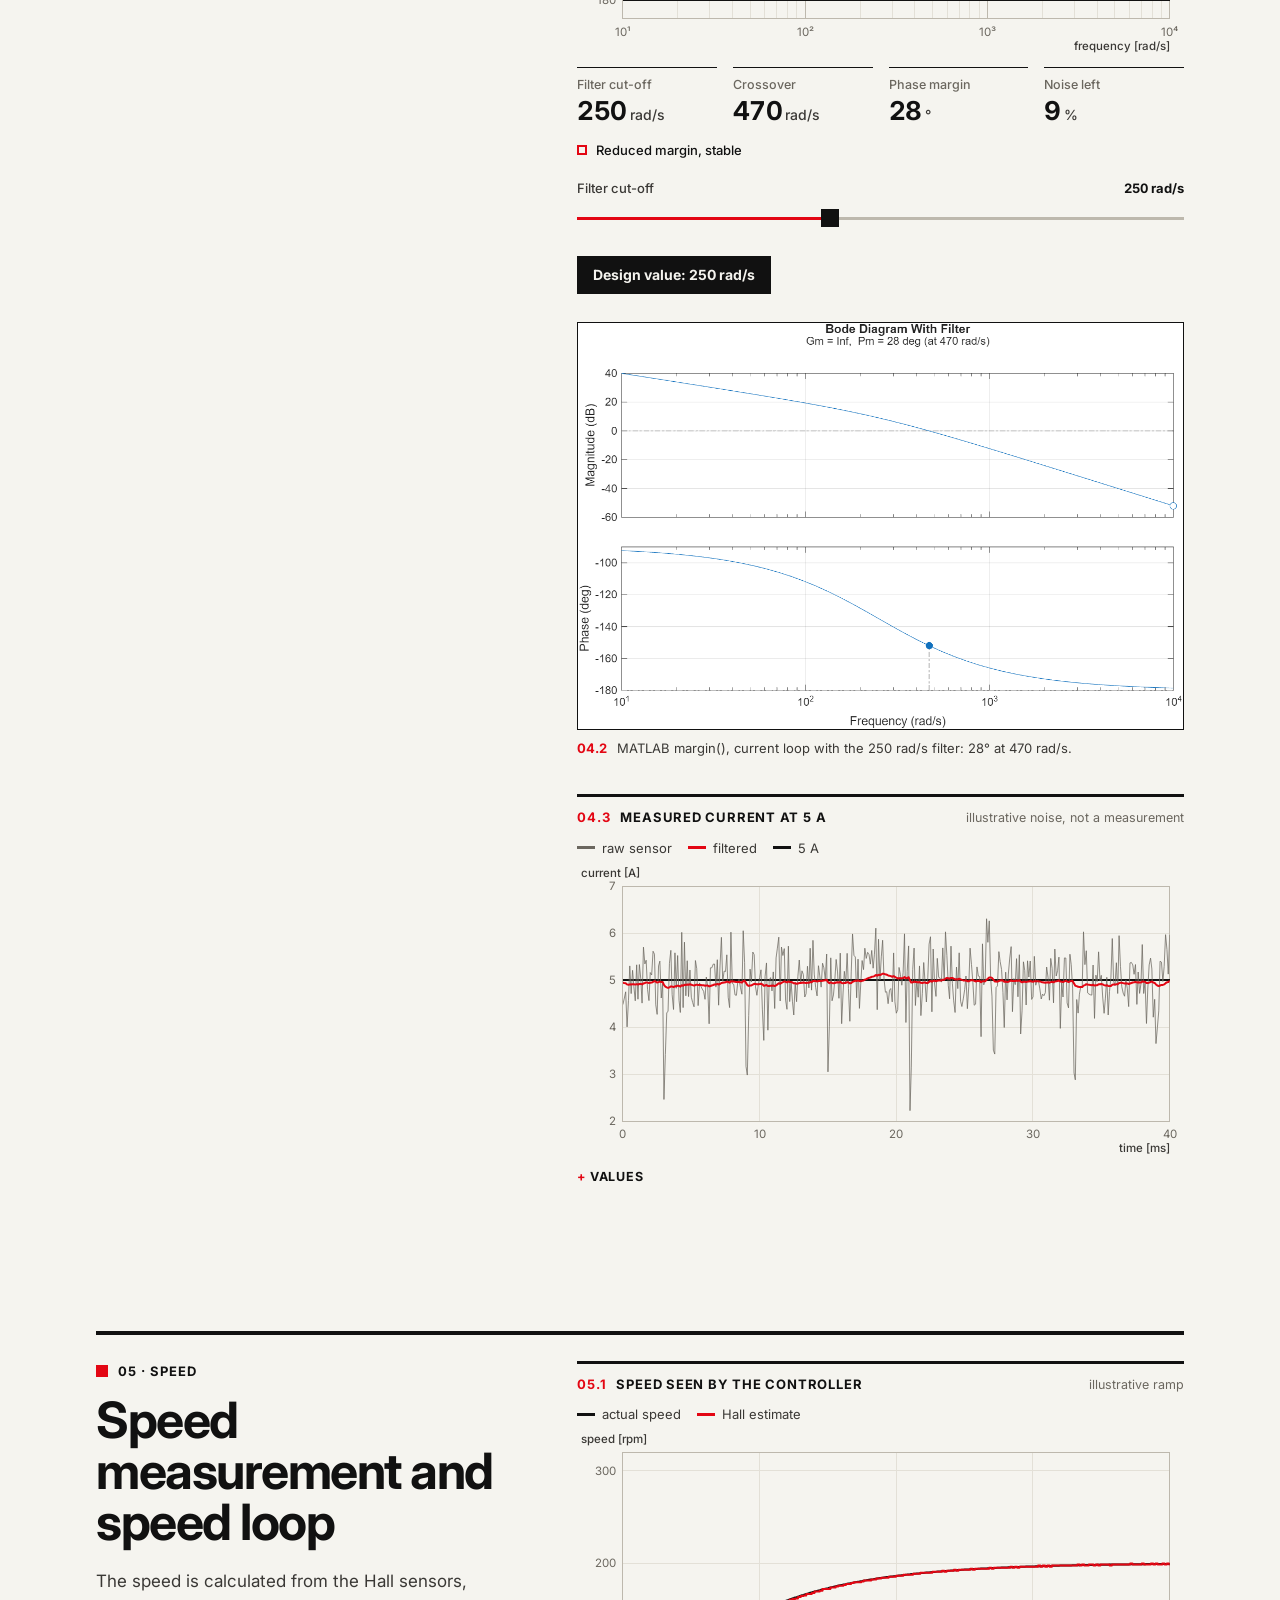
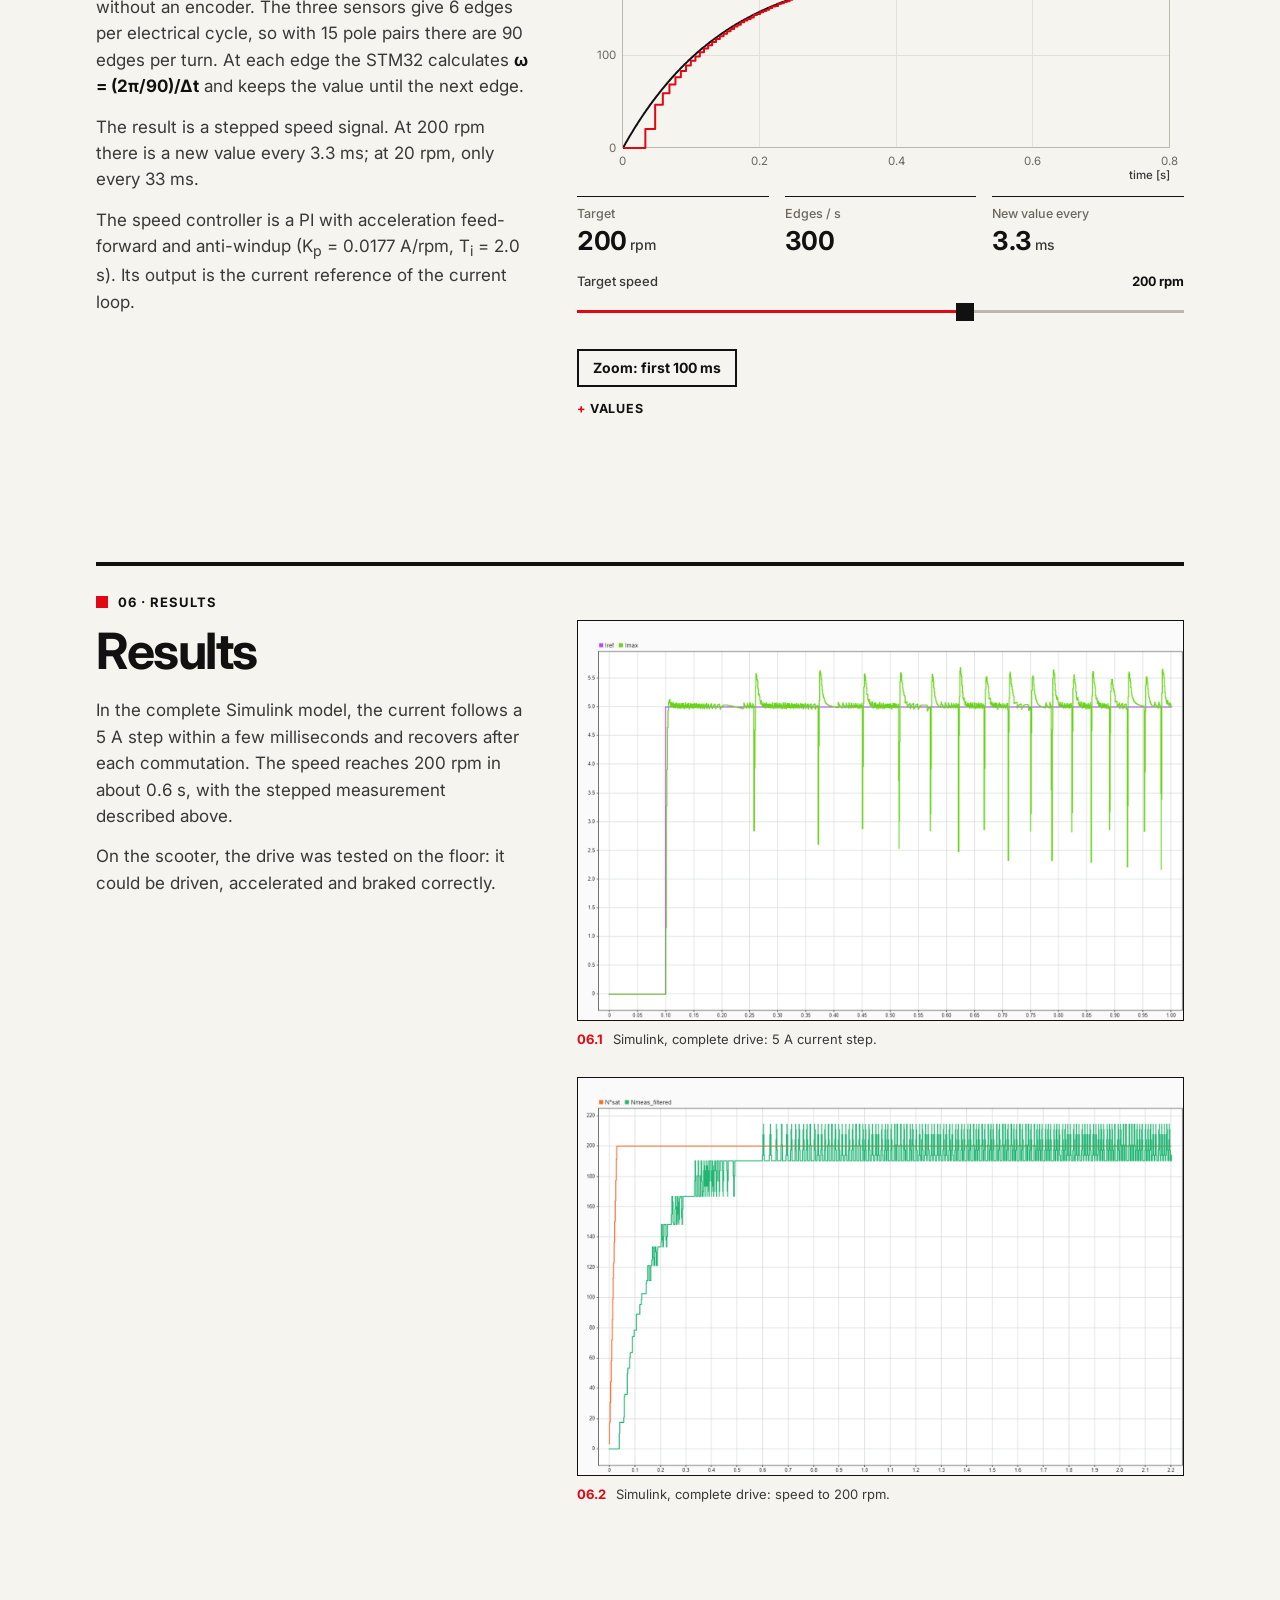
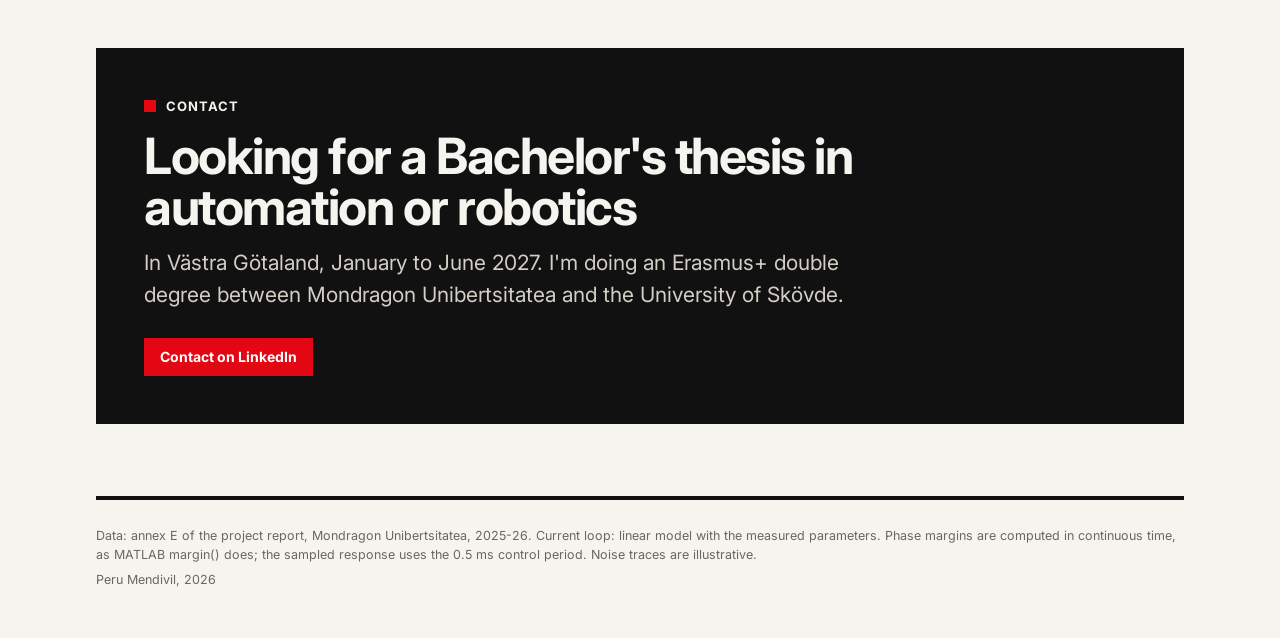
==== commit 797201bc: "Quita el PDF del carrusel de la web Seguía con el estilo oscuro antiguo. Se borran el archivo y los " ====
--- a/index.html
+++ b/index.html
@@ -305,7 +305,6 @@
       <p class="lede" style="margin-top:14px">In Västra Götaland, January to June 2027. I'm doing an Erasmus+ double degree between Mondragon Unibertsitatea and the University of Skövde.</p>
       <div class="hero-cta">
         <a class="btn primary" href="https://www.linkedin.com/in/perumendivil" rel="me">Contact on LinkedIn</a>
-        <a class="btn" href="media/BLDC-drive-control-Peru-Mendivil.pdf" download>Download the PDF (10 slides)</a>
       </div>
     </div>
   </div>
--- a/style.css
+++ b/style.css
@@ -36,7 +36,7 @@
   overflow-x: hidden;
 }
 /* tabular figures only where numbers change (Inter also widens the hyphen under tnum) */
-.readout .v, .tile .v, .rotor-readout .big, .control output, .chart text, .tip, .eq { font-variant-numeric: tabular-nums; }
+.readout .v, .tile .v, .rotor-readout .big, .control output, .tip { font-variant-numeric: tabular-nums; }
 img, svg, video { display: block; max-width: 100%; }
 [hidden] { display: none !important; }
 a { color: var(--ink); text-underline-offset: 3px; text-decoration-color: var(--accent); text-decoration-thickness: 2px; }
@@ -108,7 +108,7 @@
 .hero-cta { display: flex; flex-wrap: wrap; gap: 10px; margin-top: 26px; }
 .chips { display: flex; flex-wrap: wrap; gap: 8px; margin-top: 22px; }
 .chip {
-  font-size: 12px; font-weight: 500; letter-spacing: .04em; text-transform: uppercase; color: var(--ink);
+  font-size: 12.5px; font-weight: 500; color: var(--ink);
   border: 1px solid var(--rule); padding: 4px 9px;
 }
 
@@ -128,7 +128,7 @@
 /* readouts: figures under a hairline */
 .readouts { display: grid; grid-template-columns: repeat(auto-fit, minmax(118px, 1fr)); gap: 8px 16px; margin-top: 14px; }
 .readout { border-top: 1px solid var(--rule); padding: 7px 0 0; min-width: 0; }
-.readout .k { font-size: 11.5px; font-weight: 500; letter-spacing: .06em; text-transform: uppercase; color: var(--muted); }
+.readout .k { font-size: 12.5px; font-weight: 500; color: var(--muted); }
 .readout .v { font-size: 26px; font-weight: 700; letter-spacing: -.02em; line-height: 1.15; margin-top: 2px; white-space: nowrap; }
 .readout .v small { font-size: 14px; font-weight: 500; letter-spacing: 0; color: var(--ink-2); margin-left: 3px; }
 
@@ -217,7 +217,7 @@
 /* ---------- tiles ---------- */
 .tiles { display: grid; grid-template-columns: repeat(auto-fit, minmax(140px, 1fr)); gap: 14px 16px; margin-top: 28px; }
 .tile { border-top: 1px solid var(--rule); padding-top: 7px; }
-.tile .k { font-size: 11.5px; font-weight: 500; color: var(--muted); letter-spacing: .06em; text-transform: uppercase; }
+.tile .k { font-size: 12.5px; font-weight: 500; color: var(--muted); }
 .tile .v { font-size: 28px; font-weight: 700; letter-spacing: -.02em; margin-top: 2px; }
 .tile .v small { font-size: 14px; font-weight: 500; letter-spacing: 0; color: var(--ink-2); margin-left: 3px; }
 .tile .s { font-size: 13px; color: var(--muted); margin-top: 2px; }
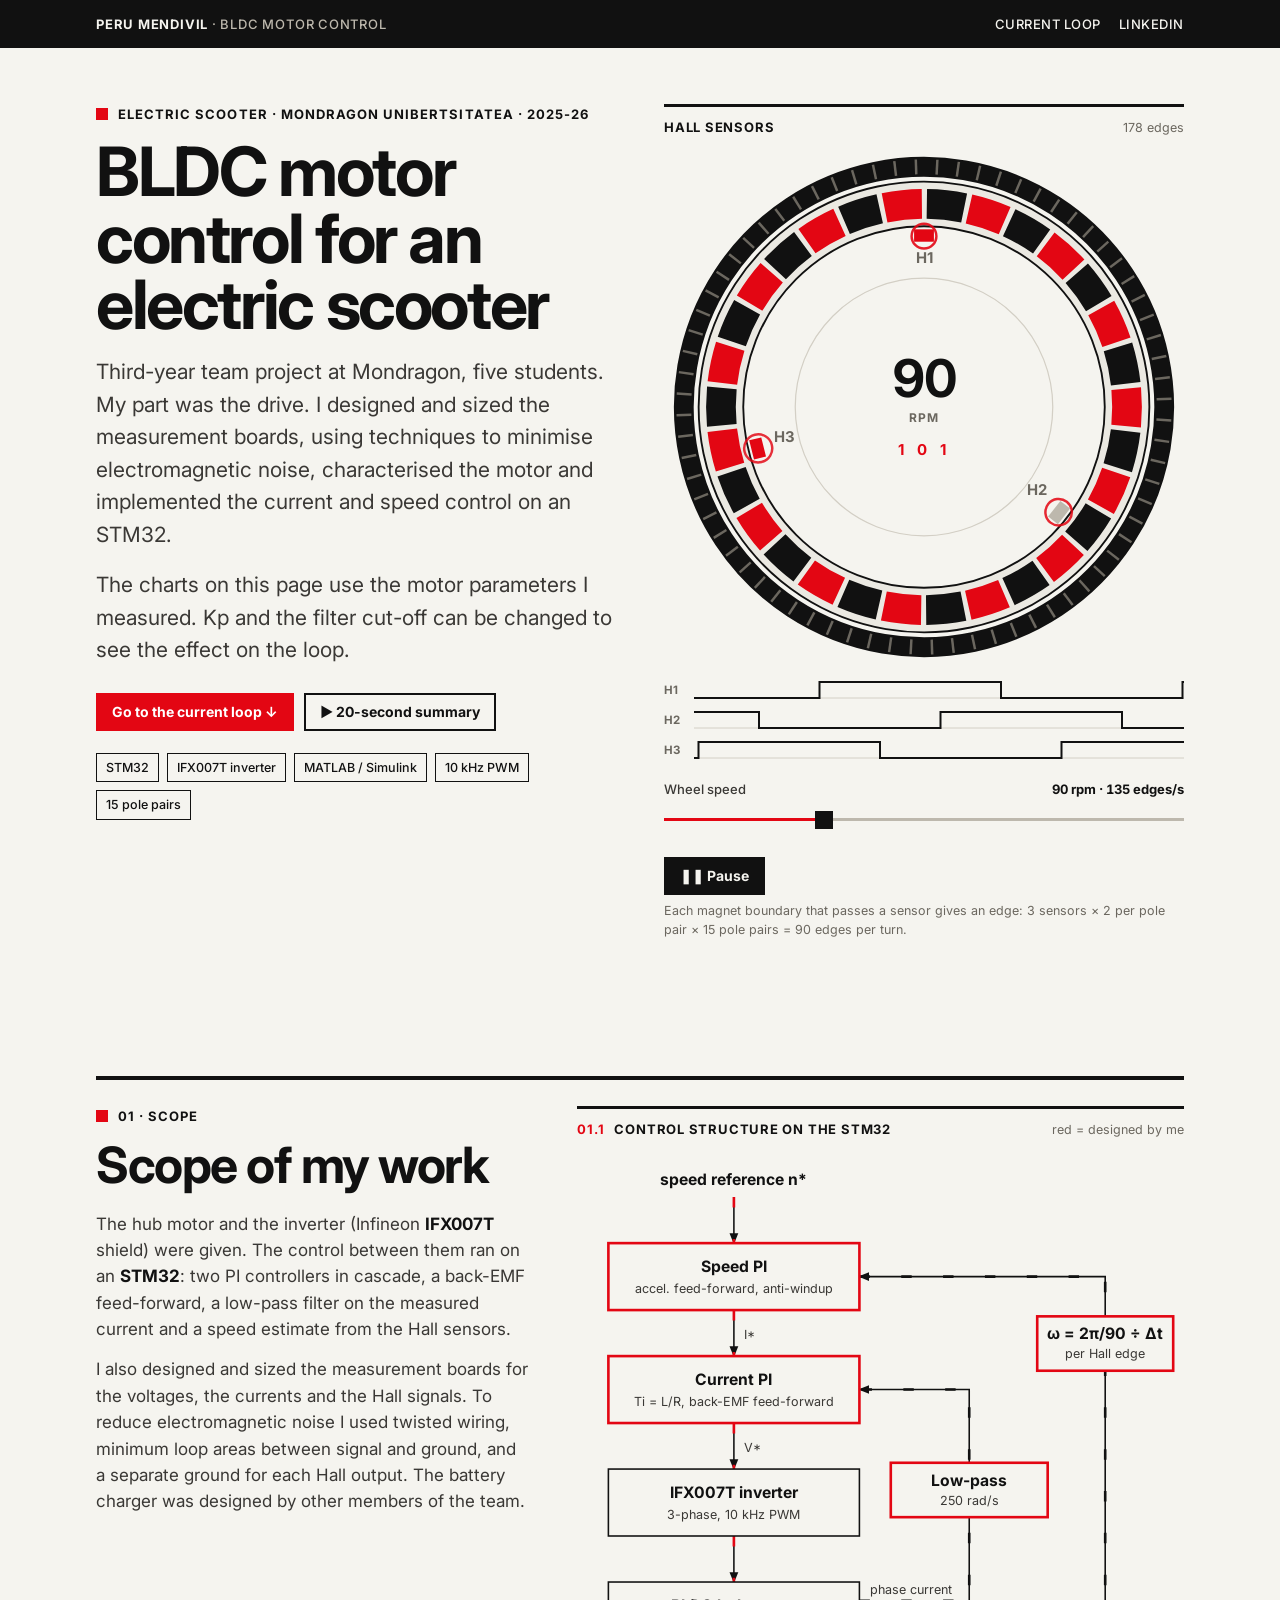
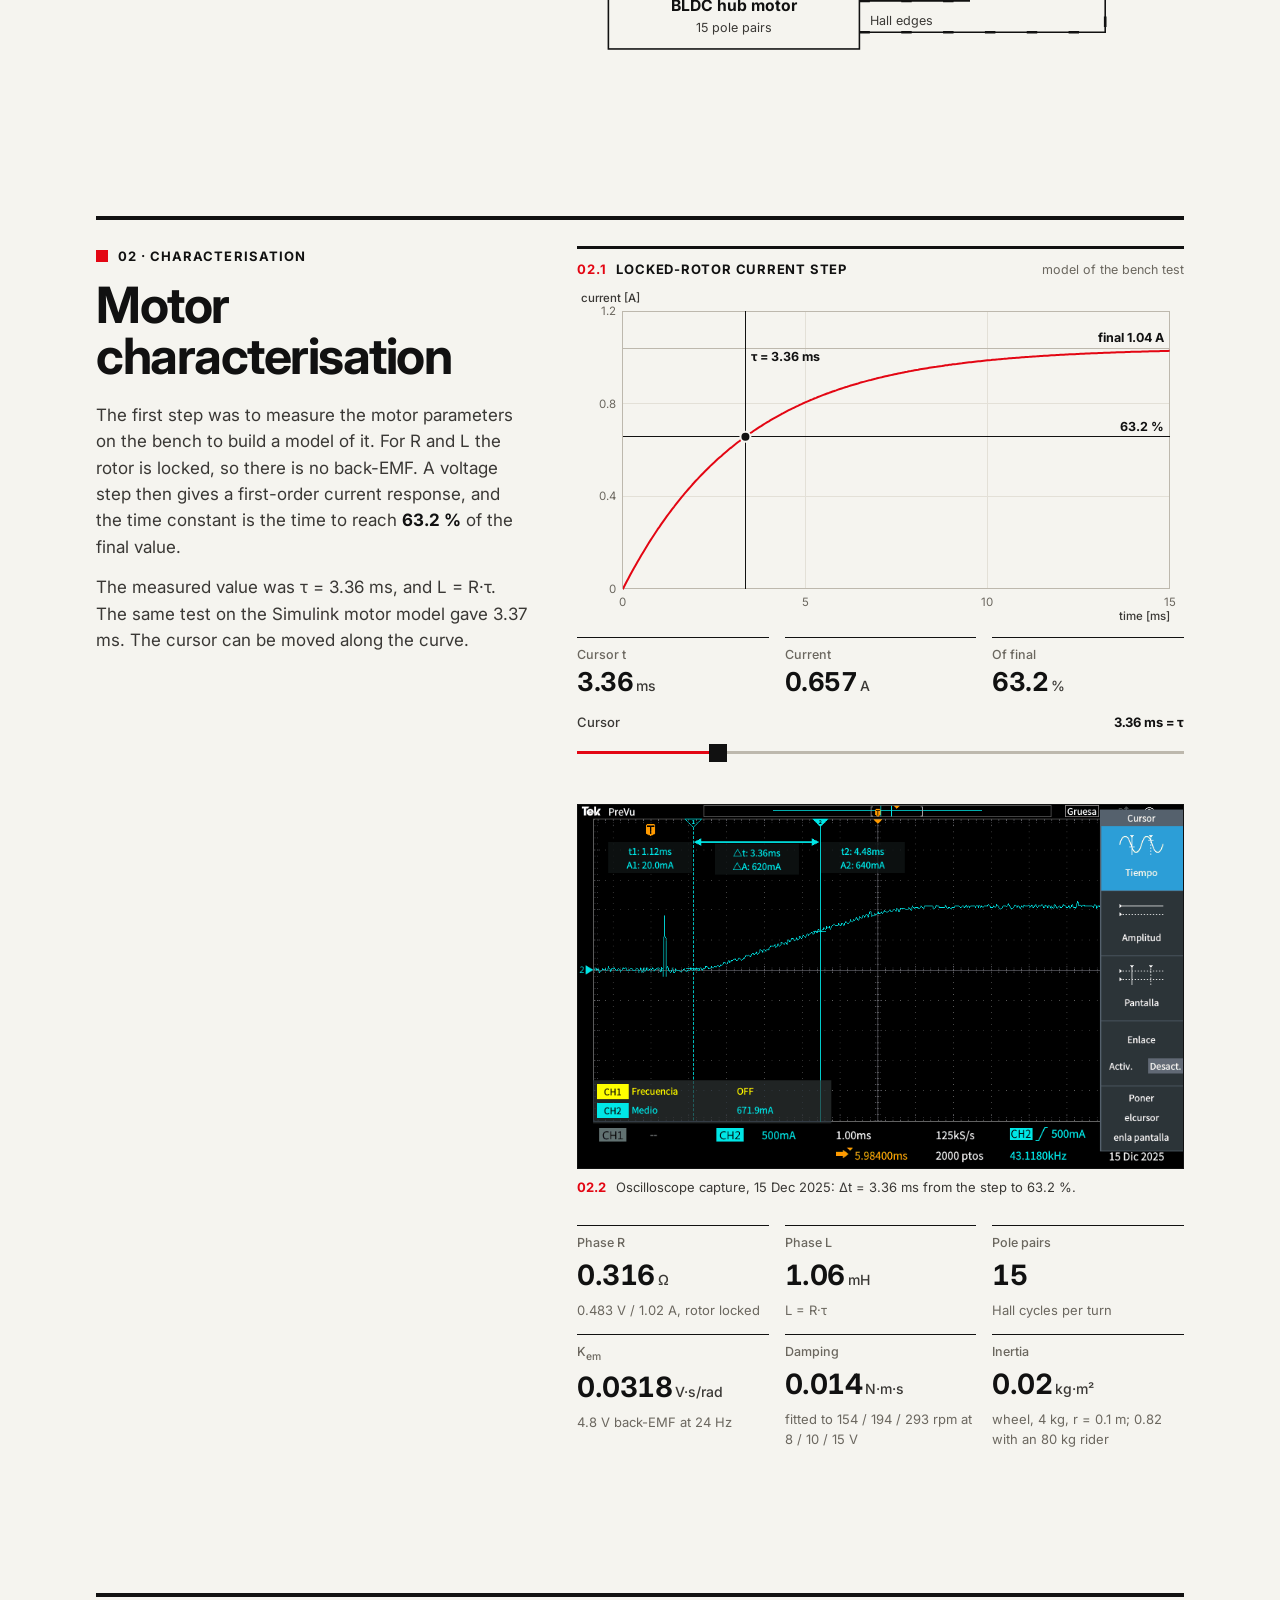
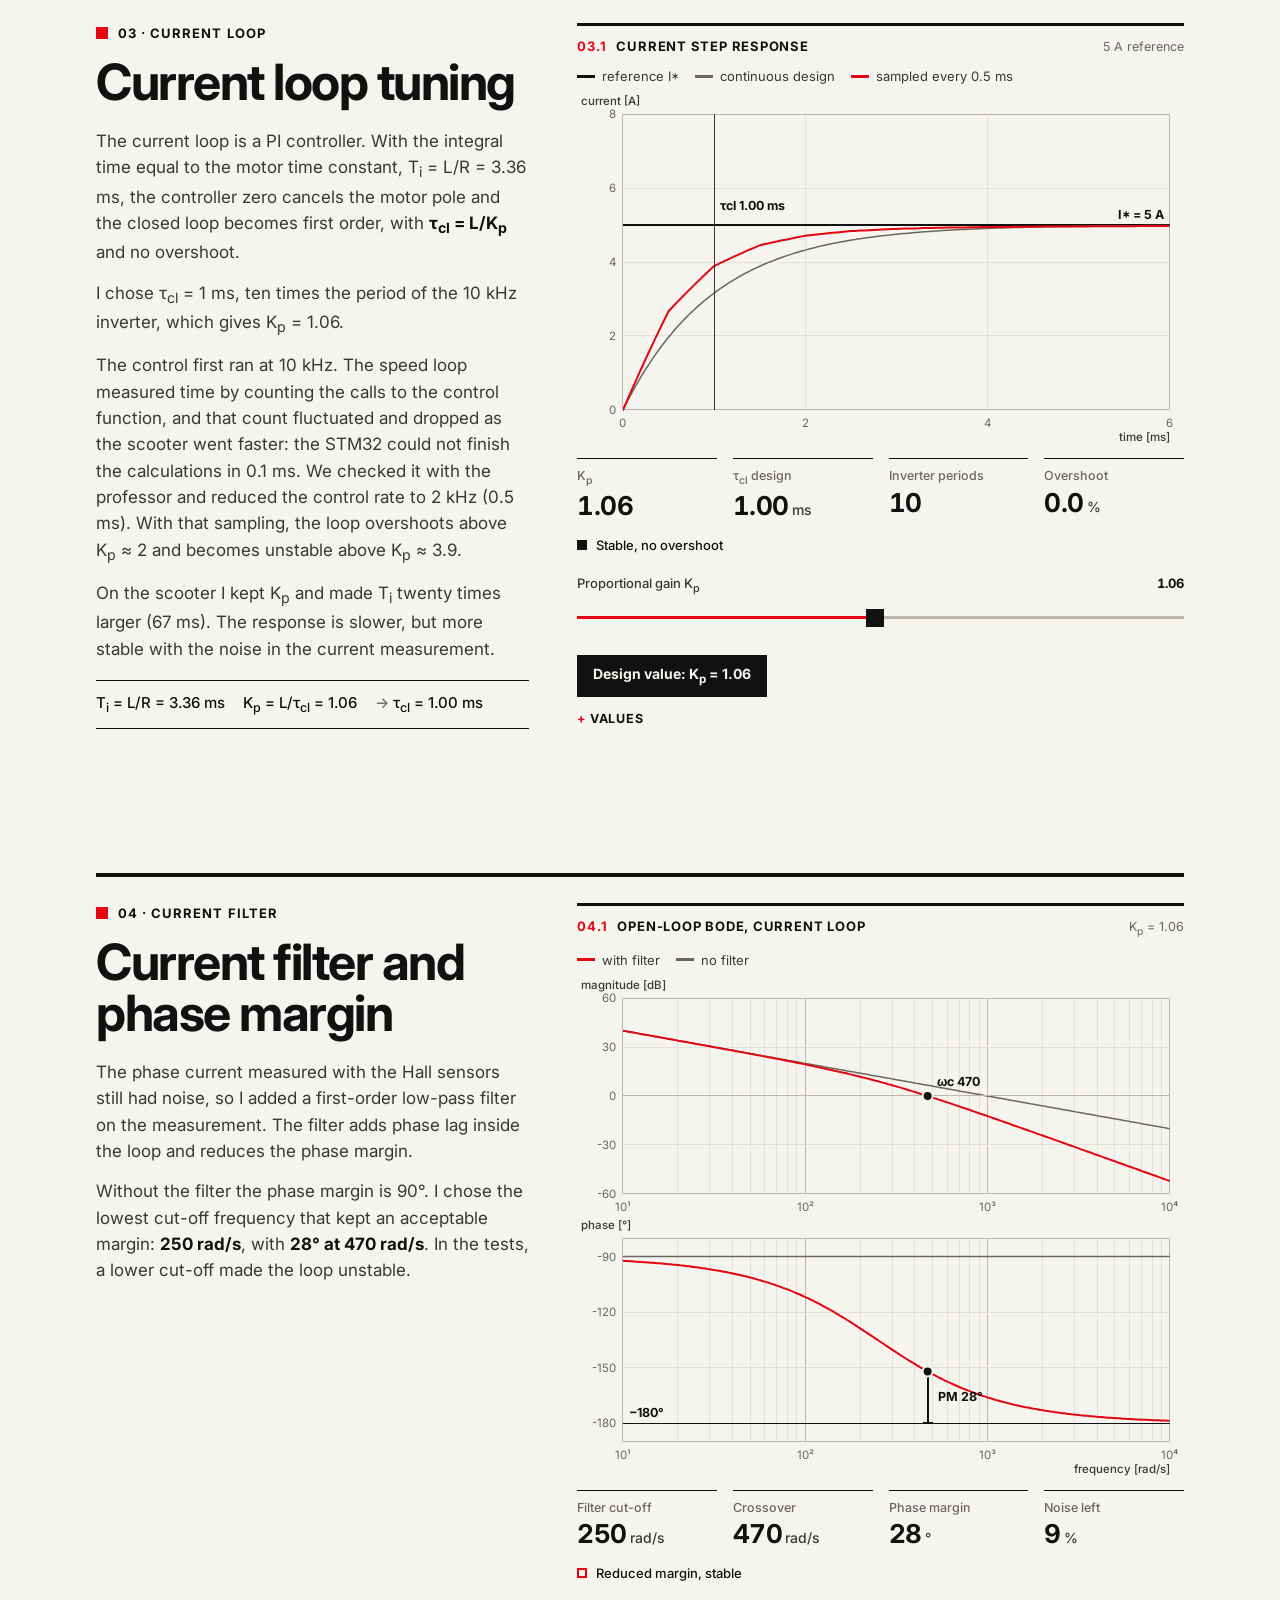
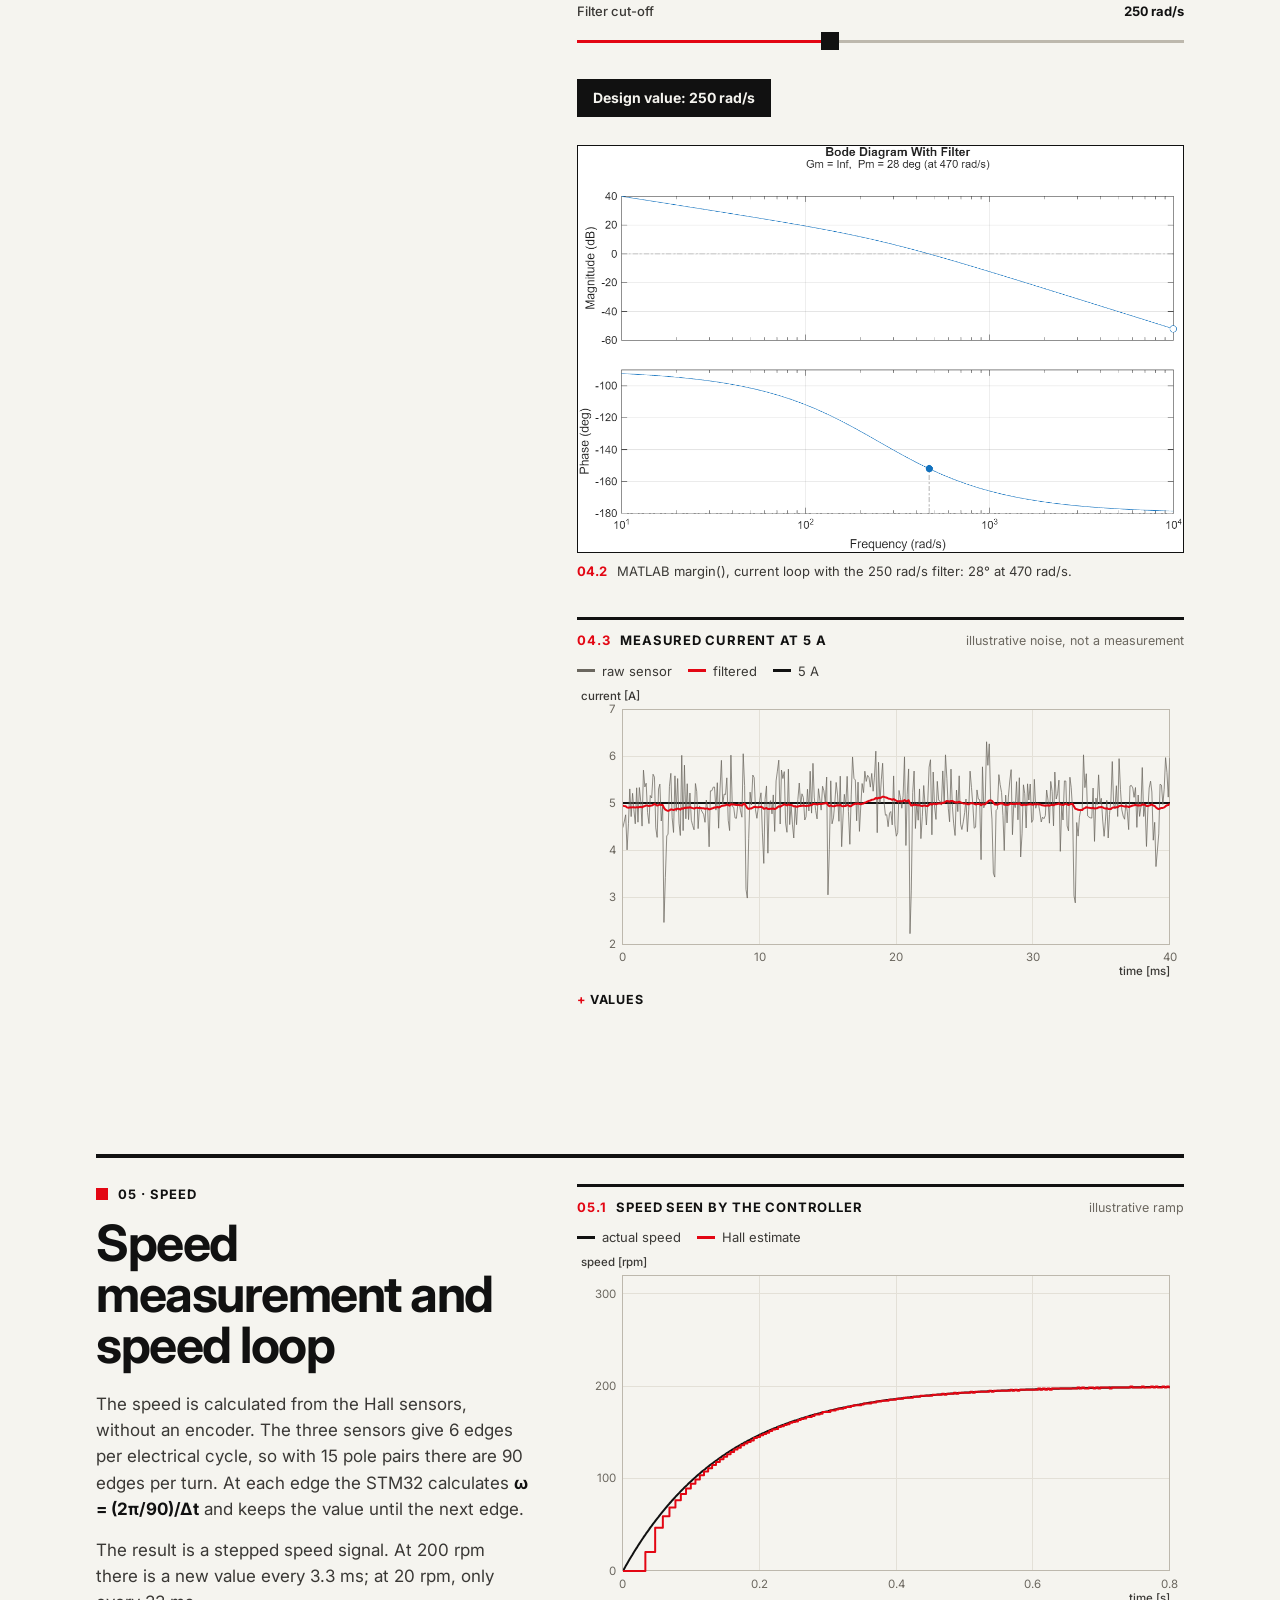
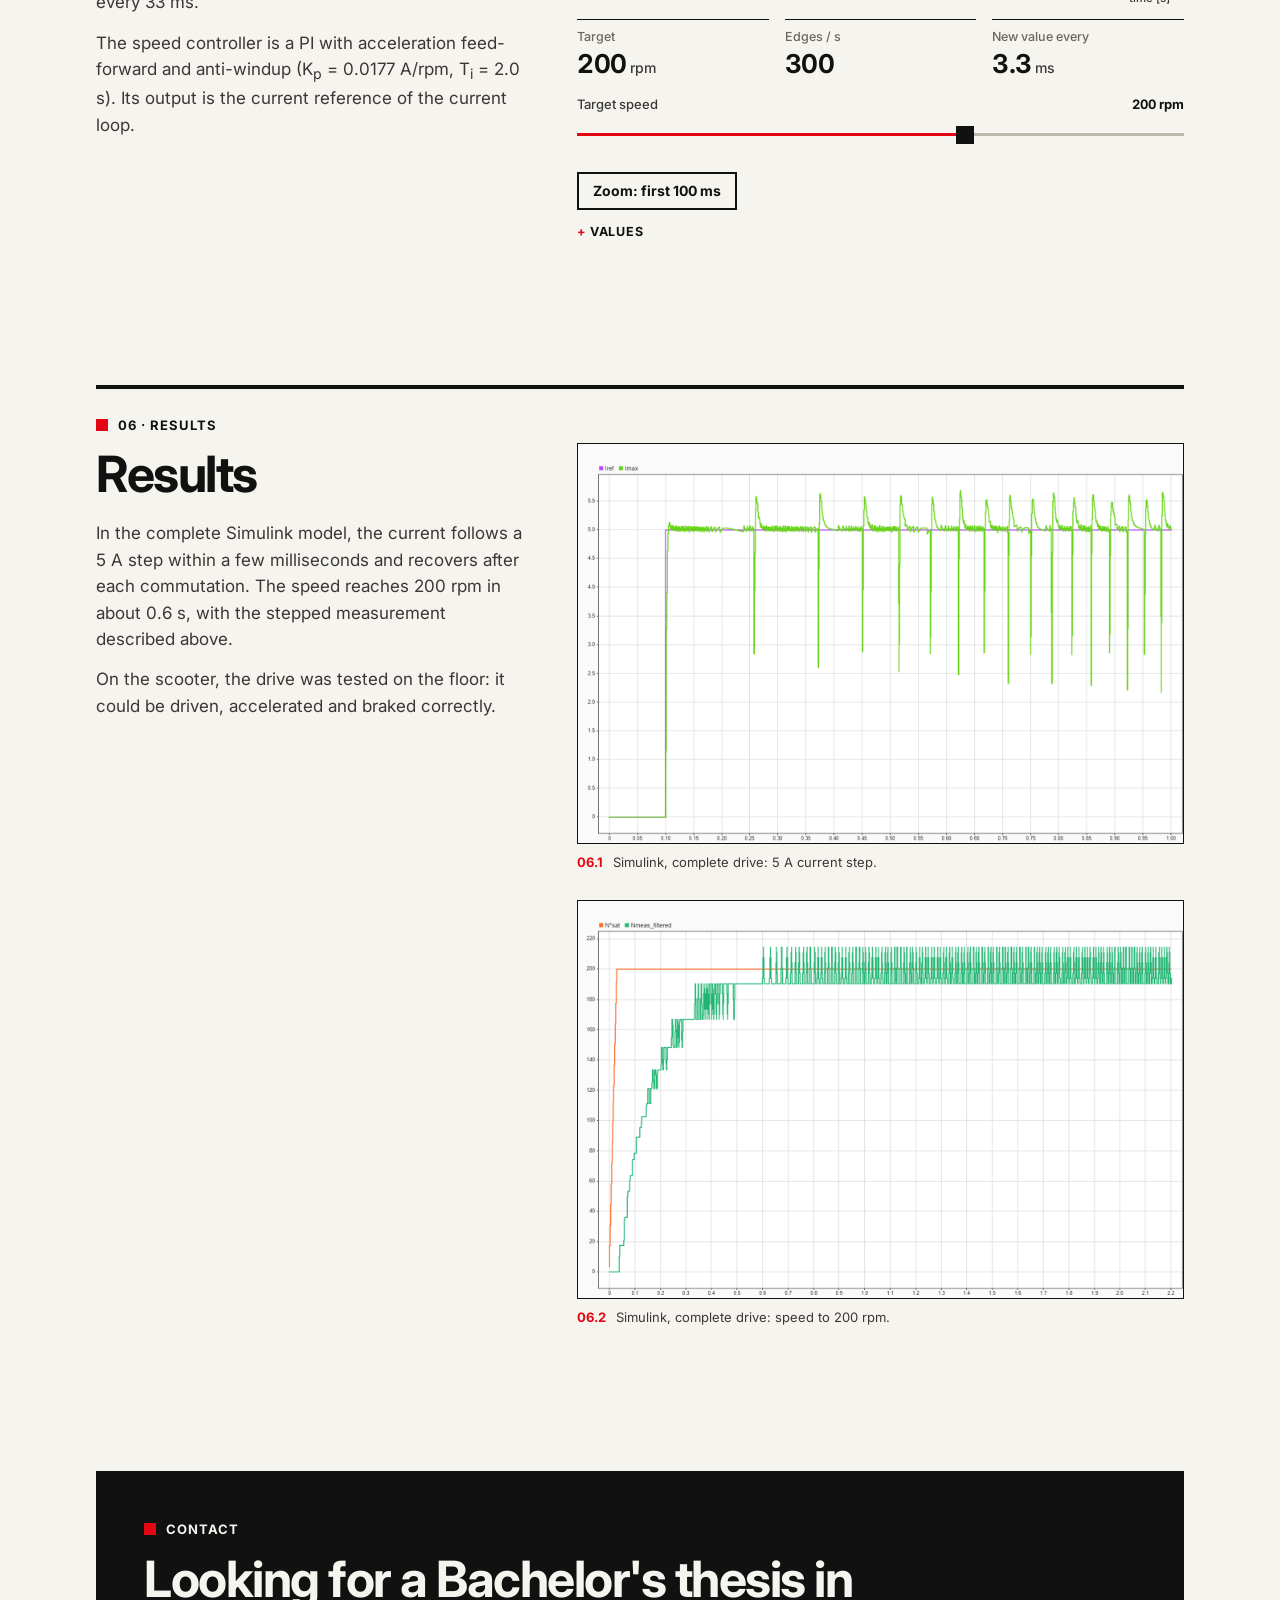
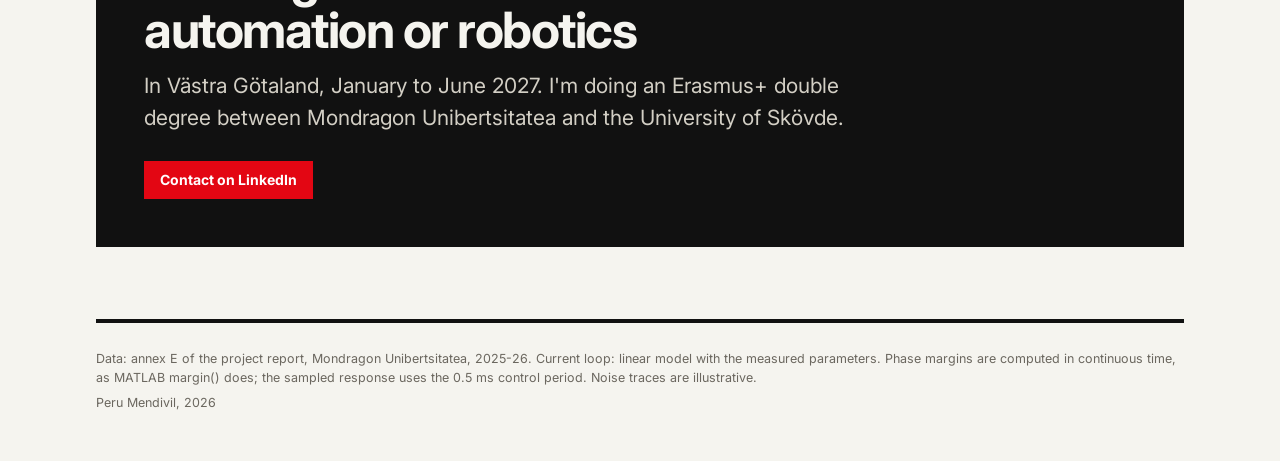
==== commit 22cd033e: "Mobile first screen: role and CTA above the rotor - Phone: hero order is title, text and buttons, th" ====
--- a/index.html
+++ b/index.html
@@ -20,7 +20,7 @@
 <link rel="preconnect" href="https://fonts.googleapis.com">
 <link rel="preconnect" href="https://fonts.gstatic.com" crossorigin>
 <link href="https://fonts.googleapis.com/css2?family=Inter:wght@400;500;700&display=swap" rel="stylesheet">
-<link rel="stylesheet" href="style.css?v=5">
+<link rel="stylesheet" href="style.css?v=6">
 <script>if (new URLSearchParams(location.search).has("video")) location.replace("video/");</script>
 <script type="module" src="app.js?v=5"></script>
 </head>
@@ -30,7 +30,7 @@
   <div class="wrap">
     <div class="brand"><b>Peru Mendivil</b><span class="hide-sm"> · BLDC motor control</span></div>
     <nav class="toplinks" aria-label="Sections">
-      <a href="#current">Current loop</a>
+      <a class="opt" href="#current">Current loop</a>
       <a href="https://www.linkedin.com/in/perumendivil" rel="me">LinkedIn</a>
     </nav>
   </div>
--- a/style.css
+++ b/style.css
@@ -51,8 +51,14 @@
 .brand { font-size: 13px; font-weight: 500; letter-spacing: .06em; text-transform: uppercase; color: #bdb8ad; white-space: nowrap; }
 .brand b { color: var(--bg); font-weight: 700; }
 .toplinks { display: flex; gap: 18px; font-size: 13px; font-weight: 500; letter-spacing: .04em; text-transform: uppercase; white-space: nowrap; }
-@media (max-width: 420px) { .hide-sm { display: none; } }
-.toplinks a { text-decoration: none; color: var(--bg); }
+@media (max-width: 420px) {
+  .hide-sm { display: none; }
+  .toplinks { gap: 14px; font-size: 12px; letter-spacing: .02em; }
+}
+/* below 360px the name and one link fit; the other link is repeated in the page */
+@media (max-width: 359px) { .toplinks .opt { display: none; } }
+/* links fill the 48px bar so the tap target is full height */
+.toplinks a { text-decoration: none; color: var(--bg); display: block; padding: 14px 0; line-height: 20px; }
 .toplinks a:hover { color: var(--accent); }
 
 /* ---------- type ---------- */
@@ -61,7 +67,7 @@
   color: var(--ink); display: flex; align-items: center; gap: 10px;
 }
 .kicker::before { content: ""; width: 12px; height: 12px; background: var(--accent); flex: none; }
-h1 { font-size: clamp(44px, 9vw, 84px); line-height: .98; letter-spacing: -.035em; font-weight: 700; }
+h1 { font-size: clamp(40px, 7.4vw, 68px); line-height: .98; letter-spacing: -.035em; font-weight: 700; }
 h2 { font-size: clamp(32px, 6vw, 50px); line-height: 1.02; letter-spacing: -.03em; font-weight: 700; margin-top: 14px; }
 h3 { font-size: 19px; font-weight: 700; }
 .lede { font-size: clamp(18px, 2.4vw, 21px); color: var(--ink-2); max-width: 36em; }
@@ -95,12 +101,14 @@
 /* ---------- hero ---------- */
 .hero { padding: clamp(28px, 5vw, 56px) 0 64px; position: relative; counter-increment: none; }
 .hero > .wrap, .closing > .wrap { background: none; padding-top: 0; }
-.hero-grid { display: grid; gap: 24px; grid-template-areas: "head" "inst" "body"; }
+/* on a phone: who and what first, then the rotor */
+.hero-grid { display: grid; gap: 24px; grid-template-areas: "head" "body" "inst"; }
+@media (max-width: 919px) { .hero-body .lede:first-child { margin-top: 0; } }
 .hero-head { grid-area: head; }
 .hero-inst { grid-area: inst; }
 .hero-body { grid-area: body; }
 @media (min-width: 920px) {
-  .hero-grid { grid-template-columns: minmax(0, 5fr) minmax(0, 7fr); grid-template-areas: "head inst" "body inst"; column-gap: 48px; row-gap: 0; }
+  .hero-grid { grid-template-columns: minmax(0, 1fr) minmax(0, 1fr); grid-template-rows: auto 1fr; grid-template-areas: "head inst" "body inst"; column-gap: 48px; row-gap: 0; }
   .hero-head { align-self: end; }
   .hero-body { align-self: start; }
 }
@@ -161,6 +169,7 @@
 .btn.primary { background: var(--accent); color: #fff; border-color: var(--accent); }
 .btn.primary:hover { background: var(--ink); border-color: var(--ink); color: var(--bg); }
 .btn[aria-pressed="true"] { background: var(--ink); color: var(--bg); }
+@media (pointer: coarse) { .btn { min-height: 44px; } }
 .btn-row { display: flex; flex-wrap: wrap; gap: 8px; align-items: center; }
 .switch { display: inline-flex; align-items: center; gap: 10px; font-size: 13px; color: var(--ink-2); cursor: pointer; user-select: none; }
 .switch input { appearance: none; width: 38px; height: 20px; background: var(--grid-major); position: relative; cursor: pointer; flex: none; transition: background .2s; }
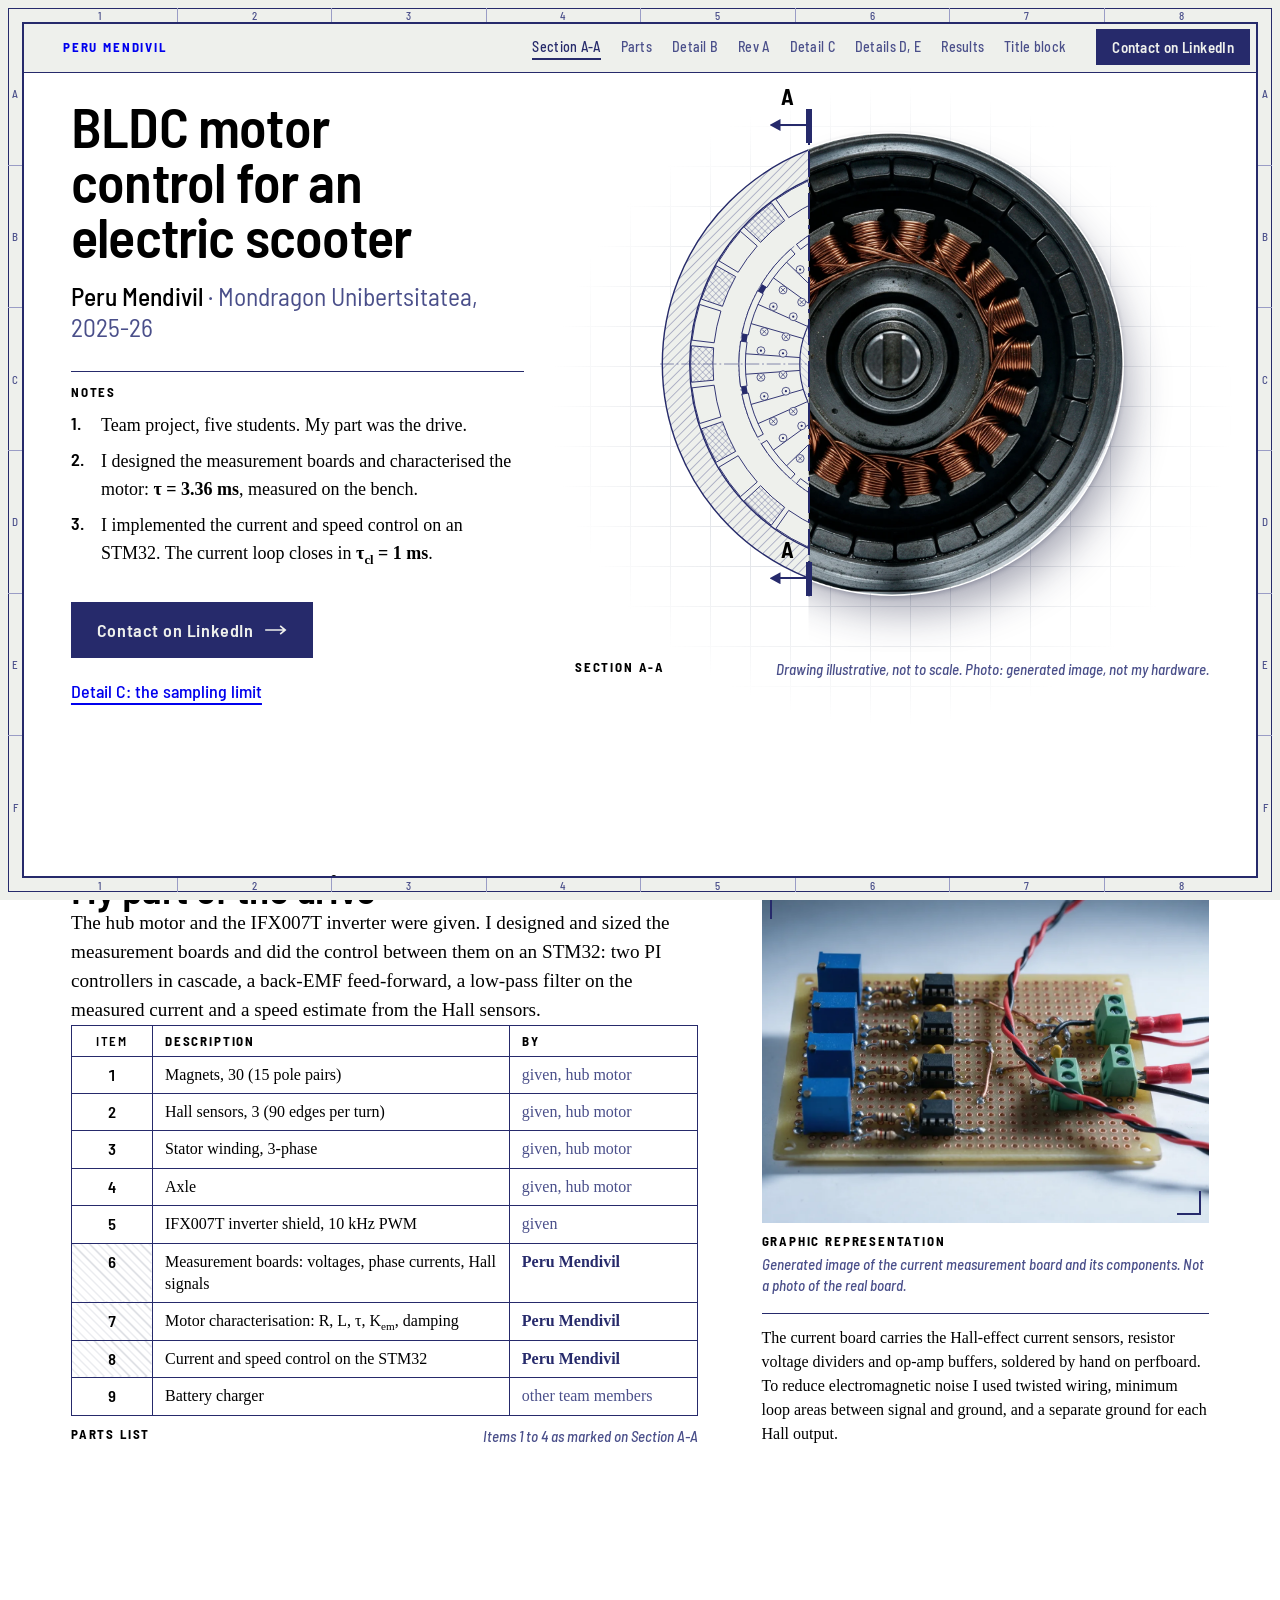
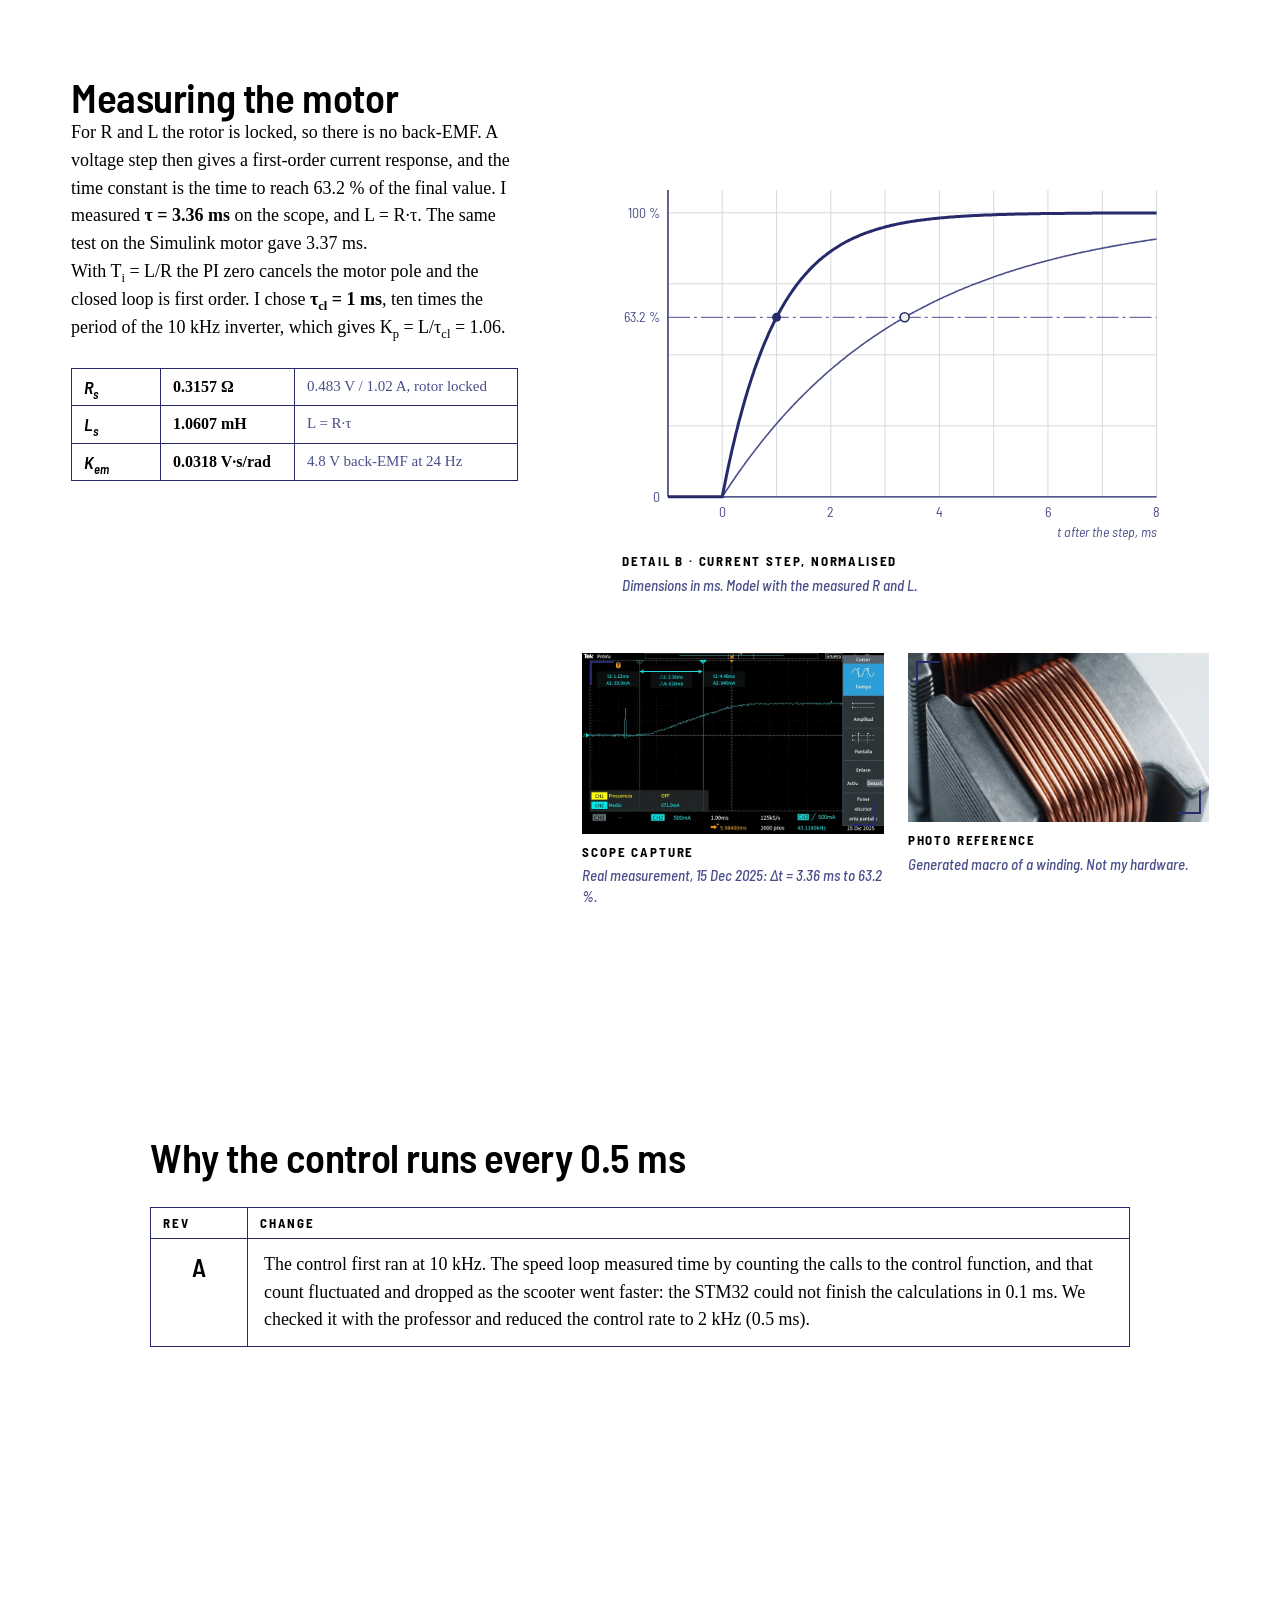
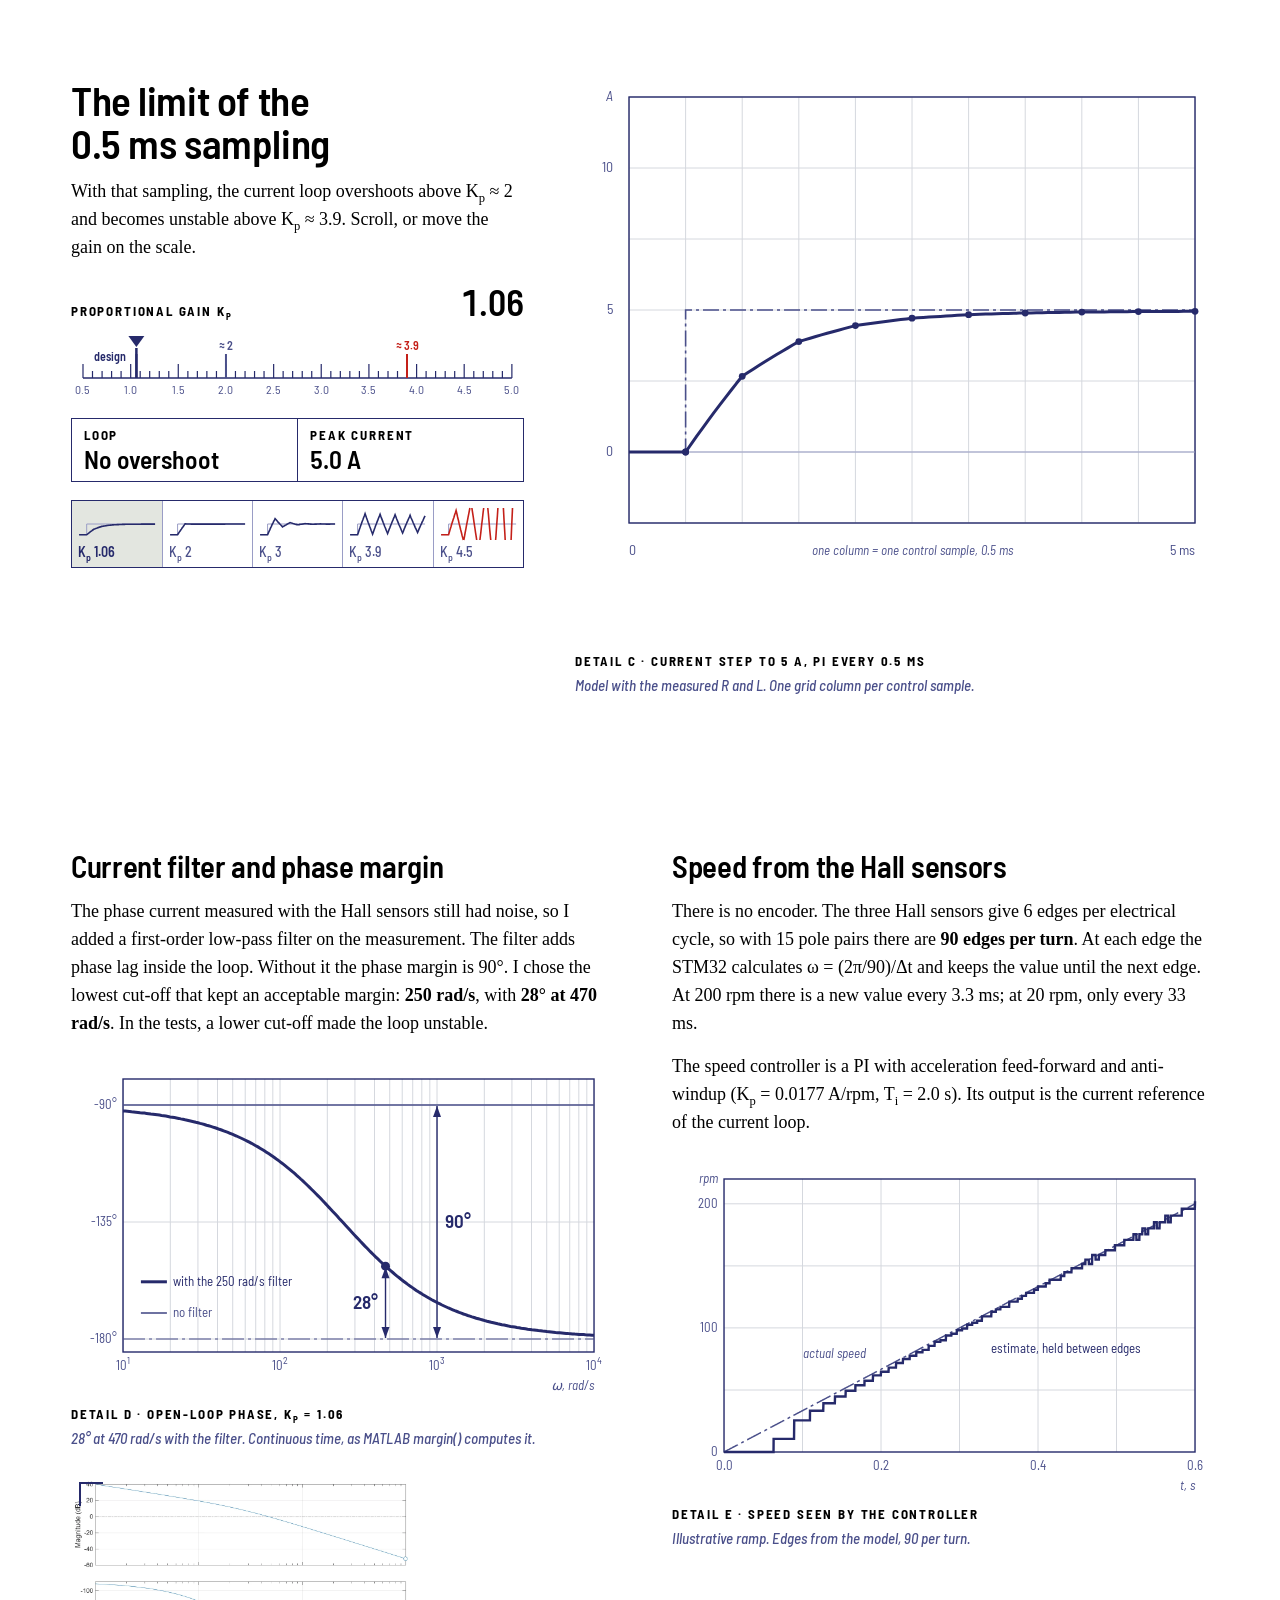
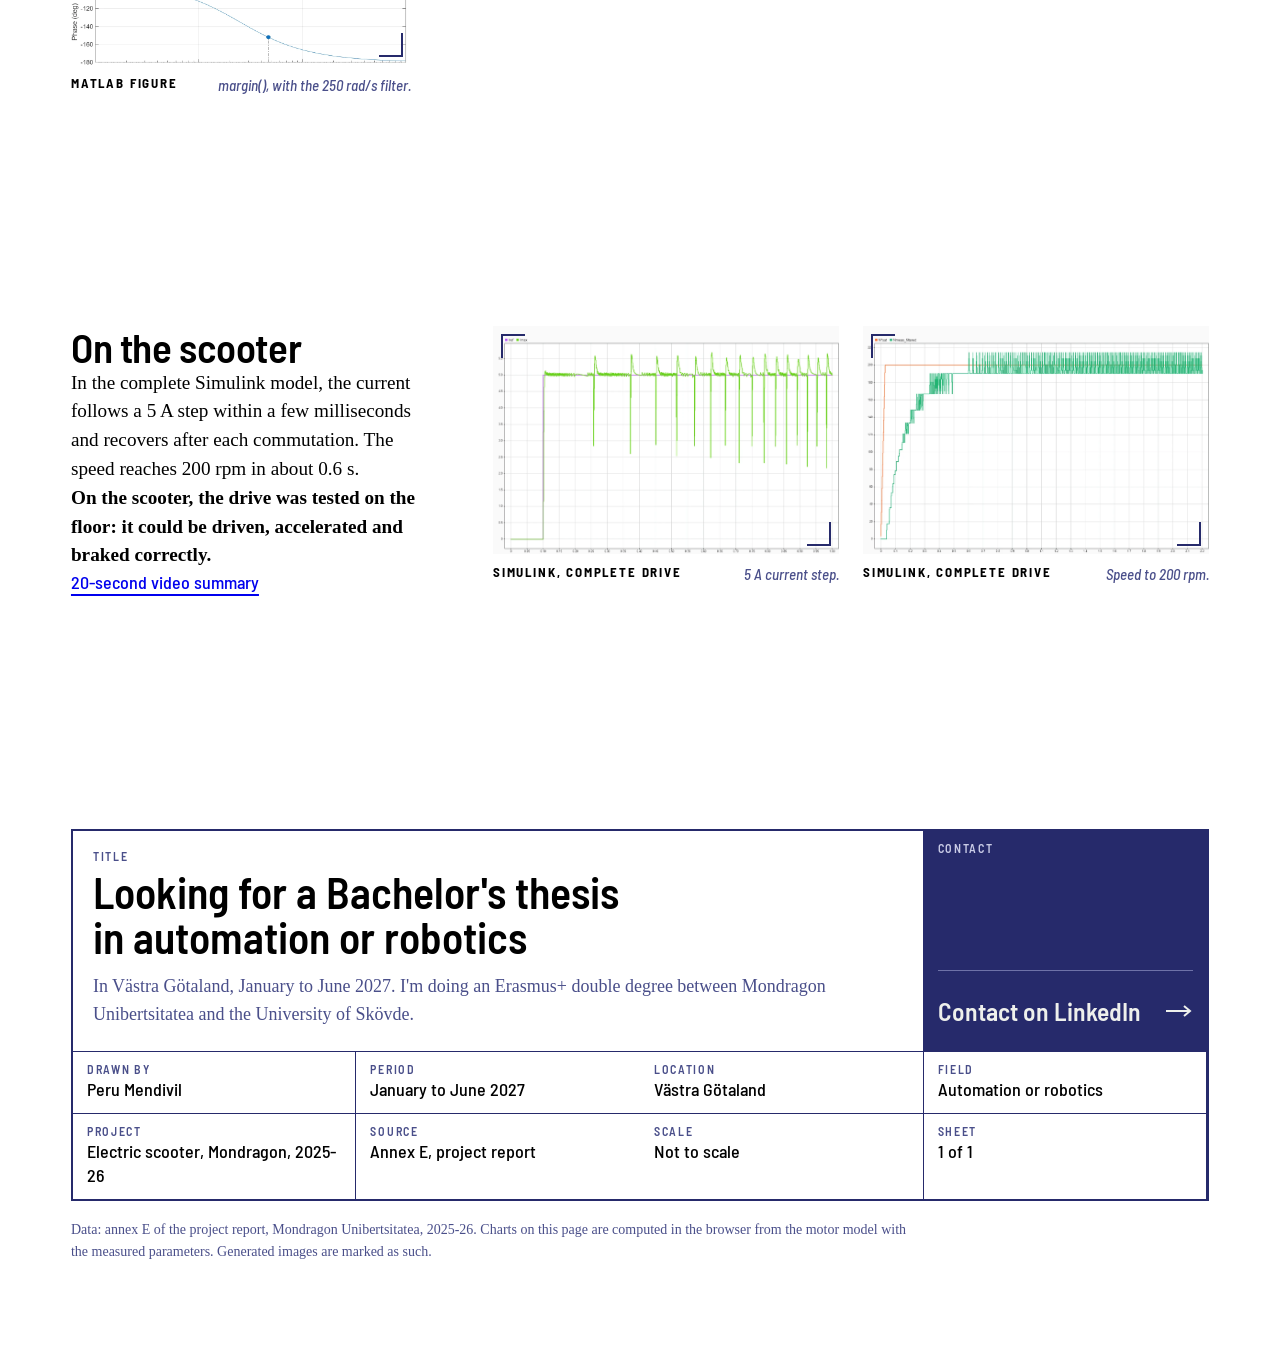
==== commit 1f44c185: "Portada nueva: plano técnico La página principal pasa a ser una hoja de plano: sección A-A del motor" ====
--- a/index.html
+++ b/index.html
@@ -2,323 +2,301 @@
 <html lang="en">
 <head>
 <meta charset="utf-8">
-<meta name="viewport" content="width=device-width, initial-scale=1">
-<title>BLDC Motor Control · Peru Mendivil</title>
-<meta name="description" content="Current and speed control of an electric scooter's BLDC hub motor on an STM32: motor characterisation, PI tuning, current filter and Hall-based speed measurement. Interactive charts with the measured motor parameters.">
+<meta name="viewport" content="width=device-width, initial-scale=1, viewport-fit=cover">
+<title>BLDC motor control for an electric scooter · Peru Mendivil</title>
+<meta name="description" content="Current and speed control of an electric scooter's BLDC hub motor on an STM32, with the motor parameters I measured. Move the gain and see where the sampled loop goes unstable.">
 <meta name="author" content="Peru Mendivil">
 <meta property="og:type" content="website">
-<meta property="og:title" content="BLDC motor control for an electric scooter (interactive)">
-<meta property="og:description" content="Current and speed control of a hub motor on an STM32, with the motor parameters I measured. Kp and the filter cut-off can be changed to see the effect on the loop.">
+<meta property="og:title" content="BLDC motor control for an electric scooter">
+<meta property="og:description" content="Motor characterisation, current loop and speed loop on an STM32. My part of a team project at Mondragon Unibertsitatea, 2025-26.">
 <meta property="og:url" content="https://perumendibil.github.io/bldc-drive/">
-<meta property="og:image" content="https://perumendibil.github.io/bldc-drive/media/og-image.png">
+<meta property="og:image" content="https://perumendibil.github.io/bldc-drive/assets/og-card.png">
 <meta property="og:image:width" content="1200">
 <meta property="og:image:height" content="627">
-<meta property="og:image:alt" content="Drawing of the hub motor with 30 magnets and the title BLDC motor control for an electric scooter">
+<meta property="og:image:alt" content="Section drawing of a hub motor beside a generated photo of it, with the title BLDC motor control for an electric scooter">
 <meta name="twitter:card" content="summary_large_image">
-<meta name="theme-color" content="#111111">
-<link rel="icon" href="data:image/svg+xml,%3Csvg xmlns='http://www.w3.org/2000/svg' viewBox='0 0 32 32'%3E%3Crect width='32' height='32' fill='%23111111'/%3E%3Cpath d='M5 24h5c3 0 3-15 8-15h9' fill='none' stroke='%23e30613' stroke-width='3.5'/%3E%3C/svg%3E">
+<link rel="canonical" href="https://perumendibil.github.io/bldc-drive/">
+<meta name="theme-color" content="#eef0ec">
+<link rel="icon" href="data:image/svg+xml,%3Csvg xmlns='http://www.w3.org/2000/svg' viewBox='0 0 32 32'%3E%3Crect width='32' height='32' fill='%23eef0ec'/%3E%3Ccircle cx='16' cy='16' r='11' fill='none' stroke='%23262a6b' stroke-width='2.5'/%3E%3Cpath d='M16 2v28' stroke='%23c42019' stroke-width='2.5' stroke-dasharray='6 2 1.5 2'/%3E%3C/svg%3E">
 <link rel="preconnect" href="https://fonts.googleapis.com">
 <link rel="preconnect" href="https://fonts.gstatic.com" crossorigin>
-<link href="https://fonts.googleapis.com/css2?family=Inter:wght@400;500;700&display=swap" rel="stylesheet">
-<link rel="stylesheet" href="style.css?v=6">
+<link href="https://fonts.googleapis.com/css2?family=Barlow:ital,wght@0,400;0,500;0,600;1,400;1,500&family=Barlow+Semi+Condensed:ital,wght@0,500;0,600;0,700;1,500&display=swap" rel="stylesheet">
 <script>if (new URLSearchParams(location.search).has("video")) location.replace("video/");</script>
-<script type="module" src="app.js?v=5"></script>
+<link rel="preload" as="image" href="assets/hero-motor.webp">
+<link rel="stylesheet" href="scrollcraft.css">
+<link rel="stylesheet" href="site.css">
 </head>
 <body>
 
-<header class="topbar">
+<div class="frame" aria-hidden="true">
+  <div class="zx t"><span>1</span><span>2</span><span>3</span><span>4</span><span>5</span><span>6</span><span>7</span><span>8</span></div>
+  <div class="zx b"><span>1</span><span>2</span><span>3</span><span>4</span><span>5</span><span>6</span><span>7</span><span>8</span></div>
+  <div class="zy l"><span>A</span><span>B</span><span>C</span><span>D</span><span>E</span><span>F</span></div>
+  <div class="zy r"><span>A</span><span>B</span><span>C</span><span>D</span><span>E</span><span>F</span></div>
+</div>
+
+<header class="bar">
+  <a class="bar-name" href="#a">Peru Mendivil</a>
+  <nav class="bar-index" aria-label="Views on this sheet">
+    <a href="#a" data-nav="a">Section A-A</a>
+    <a href="#parts" data-nav="parts">Parts</a>
+    <a href="#b" data-nav="b">Detail B</a>
+    <a href="#rev" data-nav="rev">Rev A</a>
+    <a href="#c" data-nav="c">Detail C</a>
+    <a href="#d" data-nav="d">Details D, E</a>
+    <a href="#results" data-nav="results">Results</a>
+    <a href="#contact" data-nav="contact">Title block</a>
+  </nav>
+  <span class="bar-here" aria-hidden="true">Section A-A</span>
+  <a class="bar-cta" href="https://www.linkedin.com/in/perumendivil" rel="me">Contact on LinkedIn</a>
+</header>
+
+<main id="top">
+
+<!-- A · Section A-A. The cutting plane turns the generated photo into the drawing. -->
+<section id="a" class="act act-hero" data-sc-act="pin" data-sc-span="2" data-view="Section A-A" data-rm-flow>
+  <div data-sc-stage>
+    <div class="hero" id="heroStage" data-sc-verify-state="">
+      <div class="hero-text" data-sc-cue="0 1 0 0">
+        <h1>BLDC motor control for an electric scooter</h1>
+        <p class="by">Peru Mendivil <span>· Mondragon Unibertsitatea, 2025-26</span></p>
+        <div class="notes">
+          <h2>Notes</h2>
+          <ol>
+            <li><span>Team project, five students. My part was the drive.</span></li>
+            <li><span>I designed the measurement boards and characterised the motor: <b>τ = 3.36 ms</b>, measured on the bench.</span></li>
+            <li><span>I implemented the current and speed control on an STM32. The current loop closes in <b>τ<sub>cl</sub> = 1 ms</b>.</span></li>
+          </ol>
+        </div>
+        <div class="cta">
+          <a class="btn" href="https://www.linkedin.com/in/perumendivil" rel="me">Contact on LinkedIn <svg viewBox="0 0 26 12" aria-hidden="true"><path d="M0 6H23M18 1l6 5l-6 5" fill="none" stroke="currentColor" stroke-width="2"/></svg></a>
+          <a class="lnk" href="#c">Detail C: the sampling limit</a>
+        </div>
+      </div>
+      <figure class="view-a">
+        <div class="cgrid" data-sc-parallax="-0.35" aria-hidden="true"></div>
+        <div class="plate" id="plate" data-sc-parallax="-0.9">
+          <div class="plate-shadow" aria-hidden="true"></div>
+          <img class="photo" src="assets/hero-motor.webp" width="1400" height="1400" alt="Generated photograph of an opened outer-rotor hub motor: steel rim, ring of magnets, copper winding on the stator and the axle.">
+          <svg class="section" id="section" viewBox="0 0 1000 1000" role="img" aria-label="Section drawing of the hub motor: rim, 30 magnets for 15 pole pairs, stator with winding, three Hall sensors, bearing and axle"></svg>
+          <svg class="callouts" id="callouts" viewBox="0 0 1000 1000" aria-hidden="true"></svg>
+          <div class="cut" aria-hidden="true">
+            <svg viewBox="0 0 60 1000" preserveAspectRatio="none" class="cut-line"><path d="M30 0V1000"/></svg>
+            <span class="cut-end top"><b>A</b><i></i></span>
+            <span class="cut-end bottom"><b>A</b><i></i></span>
+          </div>
+        </div>
+        <figcaption class="vlabel">Section A-A <span>Drawing illustrative, not to scale. Photo: generated image, not my hardware.</span></figcaption>
+      </figure>
+    </div>
+  </div>
+</section>
+
+<!-- Parts list: who did what -->
+<section id="parts" class="act sc-section parts-act" data-sc-act="flow" data-view="Parts list">
+  <div class="wrap two">
+    <div class="sc-stack" data-sc-in data-sc-stagger="60">
+      <h2 class="h2">My part of the drive</h2>
+      <p class="lede">The hub motor and the IFX007T inverter were given. I designed and sized the measurement boards and did the control between them on an STM32: two PI controllers in cascade, a back-EMF feed-forward, a low-pass filter on the measured current and a speed estimate from the Hall sensors.</p>
+      <table class="tbl parts" aria-describedby="partsLabel">
+        <thead><tr><th scope="col">Item</th><th scope="col">Description</th><th scope="col">By</th></tr></thead>
+        <tbody>
+          <tr><td>1</td><td>Magnets, 30 (15 pole pairs)</td><td>given, hub motor</td></tr>
+          <tr><td>2</td><td>Hall sensors, 3 (90 edges per turn)</td><td>given, hub motor</td></tr>
+          <tr><td>3</td><td>Stator winding, 3-phase</td><td>given, hub motor</td></tr>
+          <tr><td>4</td><td>Axle</td><td>given, hub motor</td></tr>
+          <tr><td>5</td><td>IFX007T inverter shield, 10 kHz PWM</td><td>given</td></tr>
+          <tr class="mine"><td>6</td><td>Measurement boards: voltages, phase currents, Hall signals</td><td>Peru Mendivil</td></tr>
+          <tr class="mine"><td>7</td><td>Motor characterisation: R, L, τ, K<sub>em</sub>, damping</td><td>Peru Mendivil</td></tr>
+          <tr class="mine"><td>8</td><td>Current and speed control on the STM32</td><td>Peru Mendivil</td></tr>
+          <tr><td>9</td><td>Battery charger</td><td>other team members</td></tr>
+        </tbody>
+      </table>
+      <p class="vlabel" id="partsLabel">Parts list <span>Items 1 to 4 as marked on Section A-A</span></p>
+    </div>
+    <figure class="ref ref-board" data-sc-in>
+      <div class="ref-img"><img src="assets/board-perfboard.webp" width="1600" height="888" loading="lazy" alt="Generated image of a hand-soldered perfboard with four blue Hall-effect current sensors, resistor dividers, op-amp buffers and green screw terminals with red and black wires."></div>
+      <figcaption class="vlabel">Graphic representation <span>Generated image of the current measurement board and its components. Not a photo of the real board.</span></figcaption>
+      <p class="note">The current board carries the Hall-effect current sensors, resistor voltage dividers and op-amp buffers, soldered by hand on perfboard. To reduce electromagnetic noise I used twisted wiring, minimum loop areas between signal and ground, and a separate ground for each Hall output.</p>
+    </figure>
+  </div>
+</section>
+
+<!-- Detail B: the measurement, dimensions draw in with scroll -->
+<section id="b" class="act sc-section b-act" data-sc-act="flow" data-view="Detail B">
+  <div class="wrap b-grid">
+    <div class="b-text sc-stack" data-sc-in data-sc-stagger="60">
+      <h2 class="h2">Measuring the motor</h2>
+      <p>For R and L the rotor is locked, so there is no back-EMF. A voltage step then gives a first-order current response, and the time constant is the time to reach 63.2 % of the final value. I measured <b>τ = 3.36 ms</b> on the scope, and L = R·τ. The same test on the Simulink motor gave 3.37 ms.</p>
+      <p>With T<sub>i</sub> = L/R the PI zero cancels the motor pole and the closed loop is first order. I chose <b>τ<sub>cl</sub> = 1 ms</b>, ten times the period of the 10 kHz inverter, which gives K<sub>p</sub> = L/τ<sub>cl</sub> = 1.06.</p>
+      <table class="tbl vals">
+        <tbody>
+          <tr><th scope="row">R<sub>s</sub></th><td>0.3157 Ω</td><td>0.483 V / 1.02 A, rotor locked</td></tr>
+          <tr><th scope="row">L<sub>s</sub></th><td>1.0607 mH</td><td>L = R·τ</td></tr>
+          <tr><th scope="row">K<sub>em</sub></th><td>0.0318 V·s/rad</td><td>4.8 V back-EMF at 24 Hz</td></tr>
+        </tbody>
+      </table>
+    </div>
+    <figure class="chart-b">
+      <svg id="chartB" class="chart" role="img" aria-label="Current step of the motor alone with the rotor locked reaches 63.2 percent after 3.36 ms; with the current loop it reaches 63.2 percent after 1 ms"></svg>
+      <figcaption class="vlabel">Detail B · Current step, normalised <span>Dimensions in ms. Model with the measured R and L.</span></figcaption>
+    </figure>
+    <div class="b-refs">
+      <figure class="ref">
+        <div class="ref-img scope"><img src="assets/fig-tau-scope.webp" width="800" height="480" loading="lazy" alt="Tektronix capture of the locked-rotor current step with cursors 3.36 ms apart."></div>
+        <figcaption class="vlabel">Scope capture <span>Real measurement, 15 Dec 2025: Δt = 3.36 ms to 63.2 %.</span></figcaption>
+      </figure>
+      <figure class="ref">
+        <div class="ref-img"><img src="assets/winding.webp" width="1600" height="888" loading="lazy" alt="Generated close-up of copper enamel wire wound on a laminated stator tooth."></div>
+        <figcaption class="vlabel">Photo reference <span>Generated macro of a winding. Not my hardware.</span></figcaption>
+      </figure>
+    </div>
+  </div>
+</section>
+
+<!-- Rev A: quiet before the peak. The empty space below is authored silence. -->
+<section id="rev" class="act sc-section rev-act" data-sc-act="flow" data-view="Rev A">
+  <div class="wrap rev-grid" data-sc-in data-sc-stagger="80">
+    <h2 class="h2">Why the control runs every 0.5 ms</h2>
+    <table class="tbl rev">
+      <thead><tr><th scope="col">Rev</th><th scope="col">Change</th></tr></thead>
+      <tbody><tr><td>A</td><td>The control first ran at 10 kHz. The speed loop measured time by counting the calls to the control function, and that count fluctuated and dropped as the scooter went faster: the STM32 could not finish the calculations in 0.1 ms. We checked it with the professor and reduced the control rate to 2 kHz (0.5 ms).</td></tr></tbody>
+    </table>
+  </div>
+</section>
+
+<!-- C · the peak: the visitor moves the gain, the model answers, the checker marks it -->
+<section id="c" class="act act-peak" data-sc-act="pin" data-sc-span="3" data-view="Detail C" data-rm-flow>
+  <div data-sc-stage>
+    <div class="peak" id="peakStage" data-sc-verify-state="">
+      <div class="peak-text" data-sc-cue="0 1 0 0">
+        <h2 class="h2">The limit of the 0.5 ms sampling</h2>
+        <p>With that sampling, the current loop overshoots above K<sub>p</sub> ≈ 2 and becomes unstable above K<sub>p</sub> ≈ 3.9. Scroll, or move the gain on the scale.</p>
+      </div>
+      <div class="ctrl">
+        <div class="scale">
+          <div class="scale-head"><label for="kp">Proportional gain K<sub>p</sub></label><output id="kpOut" for="kp">1.06</output></div>
+          <div class="scale-body">
+            <svg id="ruler" class="ruler" aria-hidden="true"></svg>
+            <input type="range" id="kp" min="0.5" max="5" step="0.01" value="1.06" aria-valuetext="Kp 1.06, no overshoot">
+          </div>
+        </div>
+        <dl class="readouts">
+          <div><dt>Loop</dt><dd id="stateOut">No overshoot</dd></div>
+          <div><dt>Peak current</dt><dd id="peakOut">5.0 A</dd></div>
+        </dl>
+        <div class="presets" role="group" aria-label="Test strip: set Kp">
+          <button type="button" data-kp="1.0607"><svg aria-hidden="true"></svg><span>K<sub>p</sub> 1.06</span></button>
+          <button type="button" data-kp="2"><svg aria-hidden="true"></svg><span>K<sub>p</sub> 2</span></button>
+          <button type="button" data-kp="3"><svg aria-hidden="true"></svg><span>K<sub>p</sub> 3</span></button>
+          <button type="button" data-kp="3.9"><svg aria-hidden="true"></svg><span>K<sub>p</sub> 3.9</span></button>
+          <button type="button" data-kp="4.5"><svg aria-hidden="true"></svg><span>K<sub>p</sub> 4.5</span></button>
+        </div>
+      </div>
+      <figure class="live">
+        <svg id="live" class="chart" role="img" aria-label="Current step to 5 A with the PI updated every 0.5 ms, for the selected Kp"></svg>
+        <div class="slot" aria-live="polite">
+          <p class="redline" id="redline"><svg viewBox="0 0 24 22" aria-hidden="true"><path d="M12 2L22 20H2Z" fill="none" stroke="currentColor" stroke-width="2"/></svg><span>Unstable above K<sub>p</sub> ≈ 3.9 with T<sub>s</sub> = 0.5 ms</span></p>
+          <p class="revb" id="revb"><b>Rev B</b> On the scooter I kept K<sub>p</sub> = 1.06 and made T<sub>i</sub> twenty times larger (67 ms). The response is slower, but more stable with the noise in the current measurement.</p>
+        </div>
+        <figcaption class="vlabel">Detail C · Current step to 5 A, PI every 0.5 ms <span>Model with the measured R and L. One grid column per control sample.</span></figcaption>
+      </figure>
+    </div>
+  </div>
+</section>
+
+<!-- D and E: depth for the engineer, compressed for everyone else -->
+<section id="d" class="act sc-section de-act" data-sc-act="flow" data-view="Details D, E">
+  <div class="wrap de-grid">
+    <article class="de" data-sc-in data-sc-stagger="60">
+      <h2 class="h2 sm">Current filter and phase margin</h2>
+      <p>The phase current measured with the Hall sensors still had noise, so I added a first-order low-pass filter on the measurement. The filter adds phase lag inside the loop. Without it the phase margin is 90°. I chose the lowest cut-off that kept an acceptable margin: <b>250 rad/s</b>, with <b>28° at 470 rad/s</b>. In the tests, a lower cut-off made the loop unstable.</p>
+      <figure>
+        <svg id="chartD" class="chart" role="img" aria-label="Open-loop phase of the current loop with and without the 250 rad/s filter; phase margin 28 degrees at 470 rad/s with the filter, 90 degrees without"></svg>
+        <figcaption class="vlabel"><span class="t">Detail D · Open-loop phase, K<sub>p</sub> = 1.06</span> <span>28° at 470 rad/s with the filter. Continuous time, as MATLAB margin() computes it.</span></figcaption>
+      </figure>
+      <figure class="ref ref-sm">
+        <div class="ref-img"><img src="assets/fig-bode-filter-matlab.webp" width="1141" height="767" loading="lazy" alt="MATLAB Bode diagram of the current loop with the filter: gain margin infinite, phase margin 28 degrees at 470 rad/s."></div>
+        <figcaption class="vlabel">MATLAB figure <span>margin(), with the 250 rad/s filter.</span></figcaption>
+      </figure>
+    </article>
+    <article class="de" id="e" data-sc-in data-sc-stagger="60">
+      <h2 class="h2 sm">Speed from the Hall sensors</h2>
+      <p>There is no encoder. The three Hall sensors give 6 edges per electrical cycle, so with 15 pole pairs there are <b>90 edges per turn</b>. At each edge the STM32 calculates ω = (2π/90)/Δt and keeps the value until the next edge. At 200 rpm there is a new value every 3.3 ms; at 20 rpm, only every 33 ms.</p>
+      <p>The speed controller is a PI with acceleration feed-forward and anti-windup (K<sub>p</sub> = 0.0177 A/rpm, T<sub>i</sub> = 2.0 s). Its output is the current reference of the current loop.</p>
+      <figure>
+        <svg id="chartE" class="chart" role="img" aria-label="Speed seen by the controller: a staircase that updates at each Hall edge, under an illustrative speed ramp"></svg>
+        <figcaption class="vlabel">Detail E · Speed seen by the controller <span>Illustrative ramp. Edges from the model, 90 per turn.</span></figcaption>
+      </figure>
+    </article>
+  </div>
+</section>
+
+<!-- Results: from the model to the scooter -->
+<section id="results" class="act sc-section res-act" data-sc-act="flow" data-view="Results">
+  <div class="wrap res-grid">
+    <div class="sc-stack" data-sc-in data-sc-stagger="60">
+      <h2 class="h2">On the scooter</h2>
+      <p class="lede">In the complete Simulink model, the current follows a 5 A step within a few milliseconds and recovers after each commutation. The speed reaches 200 rpm in about 0.6 s.</p>
+      <p class="lede strong">On the scooter, the drive was tested on the floor: it could be driven, accelerated and braked correctly.</p>
+      <p><a class="lnk" href="video/">20-second video summary</a></p>
+    </div>
+    <div class="res-figs">
+      <figure class="ref" data-sc-reveal="left" data-sc-reveal-at="0.12 0.42">
+        <div class="ref-img sim"><img src="assets/fig-current-response.webp" width="1506" height="992" loading="lazy" alt="Simulink: 5 A current step, reference and measured current, with dips at each commutation."></div>
+        <figcaption class="vlabel">Simulink, complete drive <span>5 A current step.</span></figcaption>
+      </figure>
+      <figure class="ref" data-sc-reveal="left" data-sc-reveal-at="0.2 0.5">
+        <div class="ref-img sim"><img src="assets/fig-speed-response.webp" width="1506" height="992" loading="lazy" alt="Simulink: speed reference to 200 rpm and the stepped Hall-based estimate."></div>
+        <figcaption class="vlabel">Simulink, complete drive <span>Speed to 200 rpm.</span></figcaption>
+      </figure>
+      <figure class="ref" data-slot="scooter-video" hidden>
+        <div class="ref-img"><video data-src="media/scooter-drive.mp4" controls playsinline muted preload="none"></video></div>
+        <figcaption class="vlabel">Floor test <span>The scooter during the floor test.</span></figcaption>
+      </figure>
+      <figure class="ref" data-slot="board-photo" hidden>
+        <div class="ref-img"><img data-src="media/boards.jpg" loading="lazy" alt="STM32, IFX007T inverter shield and measurement boards on the bench."></div>
+        <figcaption class="vlabel">Bench <span>Control hardware and measurement boards.</span></figcaption>
+      </figure>
+    </div>
+  </div>
+</section>
+
+<!-- Title block: the close. Holds, does not fade. -->
+<section id="contact" class="act sc-section tb-act" data-sc-act="flow" data-view="Title block">
   <div class="wrap">
-    <div class="brand"><b>Peru Mendivil</b><span class="hide-sm"> · BLDC motor control</span></div>
-    <nav class="toplinks" aria-label="Sections">
-      <a class="opt" href="#current">Current loop</a>
-      <a href="https://www.linkedin.com/in/perumendivil" rel="me">LinkedIn</a>
-    </nav>
-  </div>
-</header>
-
-<main>
-
-<!-- HERO -->
-<section class="hero" id="top">
-  <div class="wrap hero-grid">
-    <div class="hero-head">
-      <div class="kicker">Electric scooter · Mondragon Unibertsitatea · 2025-26</div>
-      <h1 style="margin-top:14px">BLDC motor control for an electric scooter</h1>
-    </div>
-    <div class="instrument hero-inst">
-      <div class="inst-head"><span class="inst-title">Hall sensors</span><span class="inst-note" id="hero-edges">0 edges</span></div>
-      <div class="rotor-wrap" id="rotor">
-        <div class="rotor-readout" aria-live="off">
-          <div><div class="big" id="hero-rpm">90</div><div class="unit">rpm</div><div class="code" id="hero-code">1 0 1</div></div>
-        </div>
-      </div>
-      <div class="logic" id="logic"></div>
-      <div class="controls">
-        <div class="control">
-          <label for="rpm"><span>Wheel speed</span> <output id="rpm-out">90 rpm · 135 edges/s</output></label>
-          <input type="range" id="rpm" min="0" max="300" step="1" value="90">
-        </div>
-        <div class="btn-row"><button class="btn" type="button" id="rotor-run" aria-pressed="true">❚❚ Pause</button></div>
-      </div>
-      <p class="inst-note" style="text-align:left;margin-top:6px">Each magnet boundary that passes a sensor gives an edge: 3 sensors × 2 per pole pair × 15 pole pairs = 90 edges per turn.</p>
-    </div>
-    <div class="hero-body">
-      <p class="lede">Third-year team project at Mondragon, five students. My part was the drive. I designed and sized the measurement boards, using techniques to minimise electromagnetic noise, characterised the motor and implemented the current and speed control on an STM32.</p>
-      <p class="lede">The charts on this page use the motor parameters I measured. Kp and the filter cut-off can be changed to see the effect on the loop.</p>
-      <div class="hero-cta">
-        <a class="btn primary" href="#current">Go to the current loop ↓</a>
-        <a class="btn" id="play-teaser" href="video/" hidden>▶ 20-second summary</a>
-      </div>
-      <div class="chips" aria-label="Tools">
-        <span class="chip">STM32</span><span class="chip">IFX007T inverter</span><span class="chip">MATLAB / Simulink</span><span class="chip">10 kHz PWM</span><span class="chip">15 pole pairs</span>
-      </div>
-    </div>
-  </div>
-</section>
-
-<!-- 01 SCOPE -->
-<section id="scope">
-  <div class="wrap split">
-    <div class="prose">
-      <div class="kicker">01 · Scope</div>
-      <h2>Scope of my work</h2>
-      <p>The hub motor and the inverter (Infineon <strong>IFX007T</strong> shield) were given. The control between them ran on an <strong>STM32</strong>: two PI controllers in cascade, a back-EMF feed-forward, a low-pass filter on the measured current and a speed estimate from the Hall sensors.</p>
-      <p>I also designed and sized the measurement boards for the voltages, the currents and the Hall signals. To reduce electromagnetic noise I used twisted wiring, minimum loop areas between signal and ground, and a separate ground for each Hall output. The battery charger was designed by other members of the team.</p>
-    </div>
-    <div class="instrument">
-      <div class="inst-head"><span class="inst-title">Control structure on the STM32</span><span class="inst-note">red = designed by me</span></div>
-      <svg class="diagram" viewBox="0 0 580 500" role="img" aria-label="Block diagram: speed reference into the speed PI, current PI, IFX007T inverter and BLDC motor; the filtered phase current returns to the current PI and a per-edge speed estimate returns to the speed PI">
-        <defs><marker id="arr" viewBox="0 0 10 10" refX="9" refY="5" markerWidth="7" markerHeight="7" orient="auto-start-reverse"><path class="arrow" d="M0 1 L10 5 L0 9 Z"/></marker></defs>
-        <path class="wire" d="M150 46 V90" marker-end="url(#arr)"/><path class="wire" d="M150 154 V198" marker-end="url(#arr)"/><path class="wire" d="M150 262 V306" marker-end="url(#arr)"/><path class="wire" d="M150 370 V414" marker-end="url(#arr)"/>
-        <path class="flow" d="M150 46 V90"/><path class="flow" d="M150 154 V198"/><path class="flow" d="M150 262 V306"/><path class="flow" d="M150 370 V414"/>
-        <path class="wire" d="M270 432 H375 V230 H270" marker-end="url(#arr)"/><path class="flow fb" d="M270 432 H375 V230 H270"/>
-        <path class="wire" d="M270 462 H505 V122 H270" marker-end="url(#arr)"/><path class="flow fb" d="M270 462 H505 V122 H270"/>
-        <text x="150" y="34" text-anchor="middle">speed reference n*</text>
-        <rect class="box mine" x="30" y="90" width="240" height="64"/>
-        <text x="150" y="118" text-anchor="middle">Speed PI</text><text class="sub" x="150" y="138" text-anchor="middle">accel. feed-forward, anti-windup</text>
-        <text class="sub" x="160" y="182">I*</text>
-        <rect class="box mine" x="30" y="198" width="240" height="64"/>
-        <text x="150" y="226" text-anchor="middle">Current PI</text><text class="sub" x="150" y="246" text-anchor="middle">Ti = L/R, back-EMF feed-forward</text>
-        <text class="sub" x="160" y="290">V*</text>
-        <rect class="box" x="30" y="306" width="240" height="64"/>
-        <text x="150" y="334" text-anchor="middle">IFX007T inverter</text><text class="sub" x="150" y="354" text-anchor="middle">3-phase, 10 kHz PWM</text>
-        <rect class="box" x="30" y="414" width="240" height="64"/>
-        <text x="150" y="442" text-anchor="middle">BLDC hub motor</text><text class="sub" x="150" y="462" text-anchor="middle">15 pole pairs</text>
-        <rect class="box mine" x="300" y="300" width="150" height="52"/>
-        <text x="375" y="322" text-anchor="middle">Low-pass</text><text class="sub" x="375" y="340" text-anchor="middle">250 rad/s</text>
-        <rect class="box mine" x="440" y="160" width="130" height="52"/>
-        <text x="505" y="182" text-anchor="middle">ω = 2π/90 ÷ Δt</text><text class="sub" x="505" y="200" text-anchor="middle">per Hall edge</text>
-        <text class="sub" x="280" y="425">phase current</text>
-        <text class="sub" x="280" y="455">Hall edges</text>
-      </svg>
-    </div>
-  </div>
-</section>
-
-<!-- 02 CHARACTERISATION -->
-<section id="characterise">
-  <div class="wrap split">
-    <div class="prose">
-      <div class="kicker">02 · Characterisation</div>
-      <h2>Motor characterisation</h2>
-      <p>The first step was to measure the motor parameters on the bench to build a model of it. For R and L the rotor is locked, so there is no back-EMF. A voltage step then gives a first-order current response, and the time constant is the time to reach <strong>63.2 %</strong> of the final value.</p>
-      <p>The measured value was τ = 3.36 ms, and L = R·τ. The same test on the Simulink motor model gave 3.37 ms. The cursor can be moved along the curve.</p>
-    </div>
-    <div>
-      <div class="instrument">
-        <div class="inst-head"><span class="inst-title">Locked-rotor current step</span><span class="inst-note">model of the bench test</span></div>
-        <div id="chart-tau"></div>
-        <div class="readouts">
-          <div class="readout"><div class="k">Cursor t</div><div class="v" id="tau-t">3.36<small>ms</small></div></div>
-          <div class="readout"><div class="k">Current</div><div class="v" id="tau-i">0.657<small>A</small></div></div>
-          <div class="readout"><div class="k">Of final</div><div class="v" id="tau-p">63.2<small>%</small></div></div>
-        </div>
-        <div class="controls"><div class="control">
-          <label for="tau-cursor"><span>Cursor</span> <output id="tau-cursor-out">3.36 ms</output></label>
-          <input type="range" id="tau-cursor" min="0" max="15" step="0.02" value="3.36">
-        </div></div>
-      </div>
-      <figure class="evidence">
-        <img src="media/tau-scope.png" alt="Tektronix capture of the locked-rotor current step with cursors 3.36 ms apart" loading="lazy" width="800" height="480">
-        <figcaption>Oscilloscope capture, 15 Dec 2025: Δt = 3.36 ms from the step to 63.2 %.</figcaption>
-      </figure>
-      <div class="tiles">
-        <div class="tile"><div class="k">Phase R</div><div class="v">0.316<small>Ω</small></div><div class="s">0.483 V / 1.02 A, rotor locked</div></div>
-        <div class="tile"><div class="k">Phase L</div><div class="v">1.06<small>mH</small></div><div class="s">L = R·τ</div></div>
-        <div class="tile"><div class="k">Pole pairs</div><div class="v">15</div><div class="s">Hall cycles per turn</div></div>
-        <div class="tile"><div class="k">K<sub>em</sub></div><div class="v">0.0318<small>V·s/rad</small></div><div class="s">4.8 V back-EMF at 24 Hz</div></div>
-        <div class="tile"><div class="k">Damping</div><div class="v">0.014<small>N·m·s</small></div><div class="s">fitted to 154 / 194 / 293 rpm at 8 / 10 / 15 V</div></div>
-        <div class="tile"><div class="k">Inertia</div><div class="v">0.02<small>kg·m²</small></div><div class="s">wheel, 4 kg, r = 0.1 m; 0.82 with an 80 kg rider</div></div>
-      </div>
-    </div>
-  </div>
-</section>
-
-<!-- 03 CURRENT LOOP -->
-<section id="current">
-  <div class="wrap split">
-    <div class="prose">
-      <div class="kicker">03 · Current loop</div>
-      <h2>Current loop tuning</h2>
-      <p>The current loop is a PI controller. With the integral time equal to the motor time constant, T<sub>i</sub> = L/R = 3.36 ms, the controller zero cancels the motor pole and the closed loop becomes first order, with <strong>τ<sub>cl</sub> = L/K<sub>p</sub></strong> and no overshoot.</p>
-      <p>I chose τ<sub>cl</sub> = 1 ms, ten times the period of the 10 kHz inverter, which gives K<sub>p</sub> = 1.06.</p>
-      <p>The control first ran at 10 kHz. The speed loop measured time by counting the calls to the control function, and that count fluctuated and dropped as the scooter went faster: the STM32 could not finish the calculations in 0.1 ms. We checked it with the professor and reduced the control rate to 2 kHz (0.5 ms). With that sampling, the loop overshoots above K<sub>p</sub> ≈ 2 and becomes unstable above K<sub>p</sub> ≈ 3.9.</p>
-      <p>On the scooter I kept K<sub>p</sub> and made T<sub>i</sub> twenty times larger (67 ms). The response is slower, but more stable with the noise in the current measurement.</p>
-      <div class="eq"><span>T<sub>i</sub> = L/R = 3.36 ms</span><span>K<sub>p</sub> = L/τ<sub>cl</sub> = 1.06</span><span><span class="dim">→</span> τ<sub>cl</sub> = 1.00 ms</span></div>
-    </div>
-    <div class="instrument">
-      <div class="inst-head"><span class="inst-title">Current step response</span><span class="inst-note">5 A reference</span></div>
-      <div class="legend"><span><i style="background:var(--reference)"></i>reference I*</span><span><i style="background:var(--muted)"></i>continuous design</span><span><i style="background:var(--measured)"></i>sampled every 0.5 ms</span></div>
-      <div id="chart-current"></div>
-      <div class="readouts">
-        <div class="readout"><div class="k">K<sub>p</sub></div><div class="v" id="cur-kp">1.06</div></div>
-        <div class="readout"><div class="k">τ<sub>cl</sub> design</div><div class="v" id="cur-tau">1.00<small>ms</small></div></div>
-        <div class="readout"><div class="k">Inverter periods</div><div class="v" id="cur-ratio">10</div></div>
-        <div class="readout"><div class="k">Overshoot</div><div class="v" id="cur-os">0<small>%</small></div></div>
-      </div>
-      <div class="status" id="cur-status" data-level="good">Stable, no overshoot</div>
-      <div class="controls">
-        <div class="control">
-          <label for="kp"><span>Proportional gain K<sub>p</sub></span> <output id="kp-out">1.06</output></label>
-          <input type="range" id="kp" min="0" max="1000" step="1" value="0">
-        </div>
-        <div class="btn-row">
-          <button class="btn" type="button" id="kp-design" aria-pressed="true"><span>Design value: K<sub>p</sub> = 1.06</span></button>
-        </div>
-      </div>
-      <details class="values" id="cur-values"><summary>Values</summary></details>
-    </div>
-  </div>
-</section>
-
-<!-- 04 FILTER -->
-<section id="filter">
-  <div class="wrap split">
-    <div class="prose">
-      <div class="kicker">04 · Current filter</div>
-      <h2>Current filter and phase margin</h2>
-      <p>The phase current measured with the Hall sensors still had noise, so I added a first-order low-pass filter on the measurement. The filter adds phase lag inside the loop and reduces the phase margin.</p>
-      <p>Without the filter the phase margin is 90°. I chose the lowest cut-off frequency that kept an acceptable margin: <strong>250 rad/s</strong>, with <strong>28° at 470 rad/s</strong>. In the tests, a lower cut-off made the loop unstable.</p>
-    </div>
-    <div>
-      <div class="instrument">
-        <div class="inst-head"><span class="inst-title">Open-loop Bode, current loop</span><span class="inst-note">K<sub>p</sub> = 1.06</span></div>
-        <div class="legend"><span><i style="background:var(--measured)"></i>with filter</span><span><i style="background:var(--muted)"></i>no filter</span></div>
-        <div id="chart-mag"></div>
-        <div id="chart-phase"></div>
-        <div class="readouts">
-          <div class="readout"><div class="k">Filter cut-off</div><div class="v" id="f-cut">250<small>rad/s</small></div></div>
-          <div class="readout"><div class="k">Crossover</div><div class="v" id="f-wc">470<small>rad/s</small></div></div>
-          <div class="readout"><div class="k">Phase margin</div><div class="v" id="f-pm">28<small>°</small></div></div>
-          <div class="readout"><div class="k">Noise left</div><div class="v" id="f-noise">9<small>%</small></div></div>
-        </div>
-        <div class="status" id="f-status" data-level="warn">Reduced margin, stable</div>
-        <div class="controls">
-          <div class="control">
-            <label for="fc"><span>Filter cut-off</span> <output id="fc-out">250 rad/s</output></label>
-            <input type="range" id="fc" min="0" max="1000" step="1" value="0">
-          </div>
-          <div class="btn-row"><button class="btn" type="button" id="fc-design" aria-pressed="true">Design value: 250 rad/s</button></div>
-        </div>
-      </div>
-      <figure class="evidence">
-        <img src="media/bode-filter-matlab.png" alt="MATLAB Bode diagram of the current loop with the filter: gain margin infinite, phase margin 28 degrees at 470 rad/s" loading="lazy" width="1141" height="767">
-        <figcaption>MATLAB margin(), current loop with the 250 rad/s filter: 28° at 470 rad/s.</figcaption>
-      </figure>
-      <div class="instrument">
-        <div class="inst-head"><span class="inst-title">Measured current at 5 A</span><span class="inst-note">illustrative noise, not a measurement</span></div>
-        <div class="legend"><span><i style="background:var(--muted)"></i>raw sensor</span><span><i style="background:var(--measured)"></i>filtered</span><span><i style="background:var(--reference)"></i>5 A</span></div>
-        <div id="chart-noise"></div>
-        <details class="values" id="f-values"><summary>Values</summary></details>
-      </div>
-    </div>
-  </div>
-</section>
-
-<!-- 05 SPEED -->
-<section id="speed">
-  <div class="wrap split">
-    <div class="prose">
-      <div class="kicker">05 · Speed</div>
-      <h2>Speed measurement and speed loop</h2>
-      <p>The speed is calculated from the Hall sensors, without an encoder. The three sensors give 6 edges per electrical cycle, so with 15 pole pairs there are 90 edges per turn. At each edge the STM32 calculates <strong>ω = (2π/90)/Δt</strong> and keeps the value until the next edge.</p>
-      <p>The result is a stepped speed signal. At 200 rpm there is a new value every 3.3 ms; at 20 rpm, only every 33 ms.</p>
-      <p>The speed controller is a PI with acceleration feed-forward and anti-windup (K<sub>p</sub> = 0.0177 A/rpm, T<sub>i</sub> = 2.0 s). Its output is the current reference of the current loop.</p>
-    </div>
-    <div class="instrument">
-      <div class="inst-head"><span class="inst-title">Speed seen by the controller</span><span class="inst-note">illustrative ramp</span></div>
-      <div class="legend"><span><i style="background:var(--reference)"></i>actual speed</span><span><i style="background:var(--measured)"></i>Hall estimate</span></div>
-      <div id="chart-speed"></div>
-      <div class="readouts">
-        <div class="readout"><div class="k">Target</div><div class="v" id="spd-target">200<small>rpm</small></div></div>
-        <div class="readout"><div class="k">Edges / s</div><div class="v" id="spd-eps">300</div></div>
-        <div class="readout"><div class="k">New value every</div><div class="v" id="spd-dt">3.3<small>ms</small></div></div>
-      </div>
-      <div class="controls">
-        <div class="control">
-          <label for="spd"><span>Target speed</span> <output id="spd-out">200 rpm</output></label>
-          <input type="range" id="spd" min="20" max="300" step="5" value="200">
-        </div>
-        <div class="btn-row"><button class="btn" type="button" id="spd-zoom" aria-pressed="false">Zoom: first 100 ms</button></div>
-      </div>
-      <details class="values" id="spd-values"><summary>Values</summary></details>
-    </div>
-  </div>
-</section>
-
-<!-- 06 RESULTS -->
-<section id="result">
-  <div class="wrap split">
-    <div class="prose">
-      <div class="kicker">06 · Results</div>
-      <h2>Results</h2>
-      <p>In the complete Simulink model, the current follows a 5 A step within a few milliseconds and recovers after each commutation. The speed reaches 200 rpm in about 0.6 s, with the stepped measurement described above.</p>
-      <p>On the scooter, the drive was tested on the floor: it could be driven, accelerated and braked correctly.</p>
-    </div>
-    <div id="results">
-      <figure class="evidence" data-fallback="current">
-        <img src="media/current-response.png" alt="Simulink: 5 A current step, Iref and measured current" loading="lazy">
-        <figcaption>Simulink, complete drive: 5 A current step.</figcaption>
-      </figure>
-      <figure class="evidence" data-fallback="speed">
-        <img src="media/speed-response.png" alt="Simulink: speed ramp to 200 rpm and the Hall-based estimate" loading="lazy">
-        <figcaption>Simulink, complete drive: speed to 200 rpm.</figcaption>
-      </figure>
-      <figure class="evidence media-slot" data-slot="scooter-video" hidden>
-        <video src="media/scooter-drive.mp4" controls playsinline muted preload="none"></video>
-        <figcaption>The scooter during the floor test.</figcaption>
-      </figure>
-      <figure class="evidence media-slot" data-slot="board-photo" hidden>
-        <img src="media/boards.jpg" alt="STM32, IFX007T inverter shield and measurement boards on the bench" loading="lazy">
-        <figcaption>Control hardware and measurement boards on the bench.</figcaption>
-      </figure>
-    </div>
-  </div>
-</section>
-
-<!-- CLOSING -->
-<section class="closing" id="contact">
-  <div class="wrap">
-    <div class="card">
-      <div class="kicker">Contact</div>
-      <h2>Looking for a Bachelor's thesis in automation or robotics</h2>
-      <p class="lede" style="margin-top:14px">In Västra Götaland, January to June 2027. I'm doing an Erasmus+ double degree between Mondragon Unibertsitatea and the University of Skövde.</p>
-      <div class="hero-cta">
-        <a class="btn primary" href="https://www.linkedin.com/in/perumendivil" rel="me">Contact on LinkedIn</a>
-      </div>
-    </div>
+    <div class="tb">
+      <div class="tb-title"><span class="k">Title</span><h2>Looking for a Bachelor's thesis in automation or robotics</h2><p>In Västra Götaland, January to June 2027. I'm doing an Erasmus+ double degree between Mondragon Unibertsitatea and the University of Skövde.</p></div>
+      <div class="tb-contact"><span class="k">Contact</span><a href="https://www.linkedin.com/in/perumendivil" rel="me">Contact on LinkedIn <svg viewBox="0 0 26 12" aria-hidden="true"><path d="M0 6H23M18 1l6 5l-6 5" fill="none" stroke="currentColor" stroke-width="2"/></svg></a></div>
+      <div><span class="k">Drawn by</span><span class="v">Peru Mendivil</span></div>
+      <div><span class="k">Period</span><span class="v">January to June 2027</span></div>
+      <div><span class="k">Location</span><span class="v">Västra Götaland</span></div>
+      <div><span class="k">Field</span><span class="v">Automation or robotics</span></div>
+      <div class="last"><span class="k">Project</span><span class="v">Electric scooter, Mondragon, 2025-26</span></div>
+      <div class="last"><span class="k">Source</span><span class="v">Annex E, project report</span></div>
+      <div class="last"><span class="k">Scale</span><span class="v">Not to scale</span></div>
+      <div class="last"><span class="k">Sheet</span><span class="v">1 of 1</span></div>
+    </div>
+    <p class="src">Data: annex E of the project report, Mondragon Unibertsitatea, 2025-26. Charts on this page are computed in the browser from the motor model with the measured parameters. Generated images are marked as such.</p>
   </div>
 </section>
 
 </main>
 
-<footer class="foot">
-  <div class="wrap">
-    <p>Data: annex E of the project report, Mondragon Unibertsitatea, 2025-26. Current loop: linear model with the measured parameters. Phase margins are computed in continuous time, as MATLAB margin() does; the sampled response uses the 0.5 ms control period. Noise traces are illustrative.</p>
-    <p>Peru Mendivil, 2026</p>
-  </div>
-</footer>
-
-
+<script>
+  // Reduced motion: the two pinned acts become ordinary sections with a static composition.
+  if (matchMedia("(prefers-reduced-motion: reduce)").matches) {
+    document.documentElement.classList.add("rm");
+    document.querySelectorAll("[data-rm-flow]").forEach(function (el) { el.setAttribute("data-sc-act", "flow"); el.removeAttribute("data-sc-span"); });
+  }
+  // Phones: less parallax travel, so the plate keeps clear of its label.
+  if (innerWidth < 860) {
+    document.querySelector("#plate").setAttribute("data-sc-parallax", "-0.45");
+    document.querySelector(".cgrid").setAttribute("data-sc-parallax", "-0.2");
+  }
+</script>
+<script src="scrollcraft.js"></script>
+<script>ScrollCraft.mount(document.body);</script>
+<script type="module" src="app.js"></script>
 </body>
 </html>
--- a/site.css
+++ b/site.css
@@ -0,0 +1,349 @@
+/* bldc-drive: one engineering drawing sheet. Diazo ink on cool paper, one checker's red. */
+:root {
+  --sc-canvas: #eef0ec;
+  --sc-surface: #e3e6e0;
+  --sc-ink: #262a6b;
+  --sc-ink-soft: #4a4f8a;
+  --sc-accent: #262a6b;
+  --sc-accent-ink: #eef0ec;
+  --sc-font-display: "Barlow Semi Condensed", "Barlow", system-ui, sans-serif;
+  --sc-font-text: "Barlow", system-ui, sans-serif;
+  --sc-shadow-color: 236 45% 18%;
+
+  --paper: #eef0ec;
+  --paper-2: #e3e6e0;
+  --ink: #262a6b;
+  --ink-2: #4a4f8a;
+  --ink-3: #9a9dc6;
+  --red: #c42019;
+  --gridline: #d5d8de;
+
+  /* lettering heights, ISO 3098 root-2 series */
+  --l1: 13px; --l2: 18px; --l3: 25.5px; --l4: 36px; --l5: 51px; --l6: 72px;
+
+  --fr: 22px;                       /* inner frame line inset */
+  --bar: 50px;                      /* title strip */
+  --gut: clamp(18px, 3.2vw, 52px);  /* gutter inside the frame */
+  --pad: calc(var(--fr) + var(--gut));
+  --top: calc(var(--fr) + var(--bar));
+  --ease: cubic-bezier(0.23, 1, 0.32, 1);
+}
+
+body { font-size: var(--l2); line-height: 1.55; letter-spacing: 0; }
+::selection { background: var(--ink); color: var(--paper); }
+:focus-visible { outline: 2px dashed var(--red); outline-offset: 4px; border-radius: 0; }
+sub { font-size: 0.7em; line-height: 0; }
+b, strong { font-weight: 600; }
+h1, h2, h3 { margin: 0; }
+p { margin: 0; }
+html { scroll-padding-top: calc(var(--top) + 8px); }
+
+/* ---------------------------------------------------------------- frame -- */
+.frame {
+  position: fixed; inset: 0; z-index: 70; pointer-events: none;
+  border: var(--fr) solid var(--paper);
+}
+.frame::after { content: ""; position: absolute; inset: 0; border: 2px solid var(--ink); }
+.frame::before { content: ""; position: absolute; inset: calc(-1 * var(--fr) + 8px); border: 1px solid var(--ink); }
+.zx, .zy { position: absolute; display: grid; font: 500 11px/1 var(--sc-font-display); color: var(--ink-2); }
+.zx { left: 0; right: 0; height: calc(var(--fr) - 8px); grid-auto-flow: column; grid-auto-columns: 1fr; }
+.zx.t { top: calc(-1 * var(--fr) + 8px); }
+.zx.b { bottom: calc(-1 * var(--fr) + 8px); }
+.zy { top: 0; bottom: 0; width: calc(var(--fr) - 8px); grid-auto-rows: 1fr; }
+.zy.l { left: calc(-1 * var(--fr) + 8px); }
+.zy.r { right: calc(-1 * var(--fr) + 8px); }
+.zx span, .zy span { display: grid; place-items: center; border-left: 1px solid var(--ink-3); }
+.zy span { border-left: 0; border-top: 1px solid var(--ink-3); }
+.zx span:first-child { border-left: 0; }
+.zy span:first-child { border-top: 0; }
+
+/* ---------------------------------------------------------- title strip -- */
+.bar {
+  position: fixed; z-index: 60; top: var(--fr); left: var(--fr); right: var(--fr); height: var(--bar);
+  display: flex; align-items: center; gap: 22px; padding: 0 8px 0 var(--gut);
+  background: var(--paper); border-bottom: 1px solid var(--ink);
+  font-family: var(--sc-font-display);
+}
+.bar-name { font: 700 var(--l1) var(--sc-font-display); letter-spacing: 0.14em; text-transform: uppercase; text-decoration: none; white-space: nowrap; }
+.bar-index { display: flex; gap: 4px; margin-left: auto; }
+.bar-index a { position: relative; padding: 14px 8px; font: 500 14px/1 var(--sc-font-display); letter-spacing: 0.02em; color: var(--ink-2); text-decoration: none; white-space: nowrap; transition: color 140ms var(--ease); }
+.bar-index a::after { content: ""; position: absolute; left: 8px; right: 8px; bottom: 8px; height: 2px; background: var(--ink); transform: scaleX(0); transform-origin: left; transition: transform 200ms var(--ease); }
+.bar-index a[aria-current="true"] { color: var(--ink); }
+.bar-index a[aria-current="true"]::after { transform: scaleX(1); }
+.bar-here { display: none; font: 500 14px var(--sc-font-display); color: var(--ink-2); white-space: nowrap; }
+.bar-cta {
+  display: inline-flex; align-items: center; height: 36px; padding: 0 16px;
+  background: var(--ink); color: var(--paper); text-decoration: none; white-space: nowrap;
+  font: 600 15px var(--sc-font-display); letter-spacing: 0.02em;
+  transition: background 140ms var(--ease), color 140ms var(--ease);
+}
+@media (hover: hover) and (pointer: fine) {
+  .bar-index a:hover { color: var(--ink); }
+  .bar-cta:hover { background: var(--paper); color: var(--ink); box-shadow: inset 0 0 0 2px var(--ink); }
+}
+.bar-cta:active, .btn:active { transform: translateY(1px); }
+
+/* --------------------------------------------------------------- shared -- */
+.wrap { padding-inline: var(--pad); max-width: calc(1440px + 2 * var(--fr)); margin-inline: auto; }
+.sc-section { padding-block: clamp(64px, 9vw, 128px); }
+.h2 { font: 600 clamp(30px, 3.2vw, var(--l5))/1.04 var(--sc-font-display); letter-spacing: -0.01em; text-wrap: balance; }
+.h2.sm { font-size: clamp(26px, 2.4vw, var(--l4)); }
+.lede { font-size: clamp(18px, 1.5vw, 21px); line-height: 1.5; max-width: 40em; text-wrap: pretty; }
+.lede.strong { font-weight: 600; }
+.vlabel {
+  display: flex; flex-wrap: wrap; justify-content: space-between; gap: 4px 16px; margin-top: 10px;
+  font: 700 var(--l1)/1.35 var(--sc-font-display); letter-spacing: 0.14em; text-transform: uppercase;
+}
+.vlabel span { font: italic 500 15px/1.35 var(--sc-font-display); letter-spacing: 0; text-transform: none; color: var(--ink-2); }
+.vlabel span.t { font: inherit; letter-spacing: inherit; text-transform: inherit; color: inherit; }
+.tbl { width: 100%; border-collapse: collapse; font-size: 16px; line-height: 1.4; font-variant-numeric: tabular-nums; }
+.tbl th, .tbl td { border: 1px solid var(--ink); padding: 7px 12px; text-align: left; vertical-align: top; }
+.tbl thead th { font: 700 var(--l1) var(--sc-font-display); letter-spacing: 0.14em; text-transform: uppercase; }
+.ref { margin: 0; }
+.ref-img { position: relative; overflow: hidden; background: var(--paper-2); aspect-ratio: 16 / 9; }
+.ref-img img, .ref-img video { position: absolute; inset: 0; width: 100%; height: 100%; object-fit: cover; }
+.ref-img::before, .ref-img::after { content: ""; position: absolute; z-index: 1; width: 22px; height: 22px; border: 2px solid var(--ink); }
+.ref-img::before { left: 8px; top: 8px; border-right: 0; border-bottom: 0; }
+.ref-img::after { right: 8px; bottom: 8px; border-left: 0; border-top: 0; }
+.ref-img.scope { aspect-ratio: 5 / 3; }
+.ref-img.scope img, .ref-img.sim img { object-fit: contain; background: #fff; }
+.ref-img.sim { aspect-ratio: 1506 / 992; background: #fff; }
+.chart { display: block; width: 100%; overflow: visible; }
+.chart text { font-family: var(--sc-font-display); fill: var(--ink-2); }
+
+.btn {
+  display: inline-flex; align-items: center; gap: 12px; min-height: 52px; padding: 0 24px;
+  background: var(--ink); color: var(--paper); border: 2px solid var(--ink); text-decoration: none;
+  font: 600 var(--l2) var(--sc-font-display); letter-spacing: 0.03em;
+  transition: background 140ms var(--ease), color 140ms var(--ease);
+}
+.btn svg { width: 22px; height: 10px; }
+@media (hover: hover) and (pointer: fine) { .btn:hover { background: var(--paper); color: var(--ink); } }
+.lnk { font: 500 var(--l2) var(--sc-font-display); padding: 12px 0; text-decoration-thickness: 1.5px; text-underline-offset: 5px; }
+
+/* ----------------------------------------------------------------- hero -- */
+.hero {
+  height: 100%; display: grid; grid-template-columns: minmax(0, 5fr) minmax(0, 7fr); gap: clamp(24px, 4vw, 72px);
+  align-items: center; padding: calc(var(--top) + 18px) var(--pad) calc(var(--fr) + 16px);
+}
+.hero h1 { font: 600 clamp(38px, 4.4vw, 68px)/0.98 var(--sc-font-display); letter-spacing: -0.014em; text-wrap: balance; }
+.by { margin-top: 16px; font: 500 var(--l3)/1.25 var(--sc-font-display); }
+.by span { color: var(--ink-2); font-weight: 400; }
+.notes { margin-top: 28px; border-top: 1px solid var(--ink); padding-top: 12px; max-width: 34em; }
+.notes h2 { font: 700 var(--l1) var(--sc-font-display); letter-spacing: 0.14em; text-transform: uppercase; }
+.notes ol { margin: 8px 0 0; padding: 0; list-style: none; counter-reset: n; }
+.notes li { counter-increment: n; display: grid; grid-template-columns: 30px 1fr; padding: 4px 0; }
+.notes li::before { content: counter(n) "."; font: 600 var(--l2) var(--sc-font-display); }
+.notes b { white-space: nowrap; }
+.cta { display: flex; flex-wrap: wrap; align-items: center; gap: 10px 26px; margin-top: 30px; }
+
+.view-a { position: relative; margin: 0; height: 100%; min-height: 0; display: flex; flex-direction: column; align-items: center; justify-content: center; }
+.cgrid {
+  position: absolute; inset: -2% -4%; z-index: 0;
+  background-image:
+    linear-gradient(var(--gridline) 1px, transparent 1px),
+    linear-gradient(90deg, var(--gridline) 1px, transparent 1px);
+  background-size: 40px 40px;
+  -webkit-mask-image: radial-gradient(closest-side, #000 55%, transparent);
+          mask-image: radial-gradient(closest-side, #000 55%, transparent);
+  opacity: 0.8;
+}
+.plate { position: relative; z-index: 1; width: 560px; height: 560px; --u: 0.32; --co: 0; --cutop: 1; }
+.plate > .photo, .plate > .section, .plate > .callouts, .plate-shadow { position: absolute; inset: 0; width: 100%; height: 100%; }
+.plate-shadow {
+  border-radius: 50%;
+  box-shadow: 0 2px 4px hsl(236 40% 18% / 0.22), 14px 26px 44px -12px hsl(236 40% 18% / 0.42);
+  clip-path: inset(-12% -12% -12% calc(var(--u) * 100%));
+}
+.photo { clip-path: inset(0 0 0 calc(var(--u) * 100%)); }
+.section { clip-path: inset(0 calc((1 - var(--u)) * 100%) 0 0); overflow: hidden; }
+.callouts { overflow: visible; opacity: var(--co); pointer-events: none; }
+.cut { position: absolute; top: -5%; bottom: 0; left: calc(var(--u) * 100%); width: 0; opacity: var(--cutop); }
+.cut-line { position: absolute; left: -30px; width: 60px; height: 100%; overflow: visible; }
+.cut-line path { stroke: var(--ink); stroke-width: 2; stroke-dasharray: 26 6 4 6; vector-effect: non-scaling-stroke; fill: none; }
+.cut-end { position: absolute; left: -3px; width: 6px; height: 34px; background: var(--ink); }
+.cut-end.top { top: 0; }
+.cut-end.bottom { bottom: 0; }
+.cut-end i { position: absolute; top: 15px; right: 6px; width: 34px; height: 2px; background: var(--ink); }
+.cut-end i::before { content: ""; position: absolute; left: -2px; top: -5px; width: 11px; height: 12px; background: var(--ink); clip-path: polygon(0 50%, 100% 0, 100% 100%); }
+.cut-end b { position: absolute; right: 18px; top: -24px; font: 700 22px/1 var(--sc-font-display); }
+.view-a { --px: 45px; }
+.view-a .vlabel { position: relative; z-index: 1; width: 100%; max-width: 640px; margin-top: calc(var(--px) + 18px); }
+
+/* ---------------------------------------------------------------- parts -- */
+.two { display: grid; grid-template-columns: minmax(0, 7fr) minmax(0, 5fr); gap: clamp(28px, 5vw, 88px); align-items: end; }
+.parts td:first-child, .parts th:first-child { width: 56px; text-align: center; font-family: var(--sc-font-display); font-weight: 600; }
+.parts td:last-child { width: 30%; color: var(--ink-2); }
+.parts tr.mine td:last-child { color: var(--ink); font-weight: 600; }
+.parts tr.mine td:first-child { background: repeating-linear-gradient(45deg, transparent 0 5px, var(--gridline) 5px 6px); }
+.ref-board .ref-img { aspect-ratio: 4 / 3; }
+.ref-board .ref-img img { object-position: 58% 55%; }
+.ref-board .note { margin-top: 18px; font-size: 16px; line-height: 1.5; padding-top: 12px; border-top: 1px solid var(--ink); max-width: 34em; }
+
+/* -------------------------------------------------------------- detail B -- */
+.b-grid { display: grid; grid-template-columns: minmax(0, 5fr) minmax(0, 7fr); gap: 40px clamp(28px, 5vw, 88px); align-items: start; }
+.b-text { grid-row: 1 / span 2; }
+.b-text p { max-width: 36em; }
+.vals { margin-top: 26px; }
+.vals th { width: 64px; font: 600 var(--l2) var(--sc-font-display); font-style: italic; }
+.vals td:nth-child(2) { white-space: nowrap; font-weight: 600; }
+.vals td:last-child { color: var(--ink-2); font-size: 15px; }
+.b-refs { display: grid; grid-template-columns: 1fr 1fr; gap: 24px; }
+.chartB-dim { transition: none; }
+
+/* ----------------------------------------------------------------- rev A -- */
+.rev-act { padding-bottom: clamp(120px, 26vh, 300px); }   /* authored silence before Detail C */
+.rev-grid { max-width: 980px; }
+.rev { margin-top: 28px; font-size: clamp(17px, 1.4vw, 20px); line-height: 1.55; }
+.rev td:first-child { width: 64px; text-align: center; font: 600 var(--l3) var(--sc-font-display); }
+.rev td { padding: 12px 16px; }
+
+/* ------------------------------------------------------------ detail C -- */
+.peak {
+  height: 100%; display: grid; grid-template-columns: minmax(0, 5fr) minmax(0, 7fr); grid-template-rows: auto 1fr;
+  gap: 22px clamp(28px, 4vw, 72px); align-items: start;
+  padding: calc(var(--top) + 26px) var(--pad) calc(var(--fr) + 18px);
+}
+.peak-text { grid-column: 1; grid-row: 1; }
+.peak-text p { margin-top: 14px; max-width: 34em; }
+.ctrl { grid-column: 1; grid-row: 2; align-self: start; }
+.live { grid-column: 2; grid-row: 1 / span 2; margin: 0; align-self: center; }
+.live .chart { height: min(54svh, 520px); }
+.scale-head { display: flex; justify-content: space-between; align-items: baseline; }
+.scale-head label { font: 700 var(--l1) var(--sc-font-display); letter-spacing: 0.14em; text-transform: uppercase; }
+.scale-head output { font: 600 var(--l4)/1 var(--sc-font-display); font-variant-numeric: tabular-nums; }
+.scale-body { position: relative; height: 72px; margin-top: 8px; }
+.ruler { position: absolute; inset: 0; width: 100%; height: 100%; overflow: visible; }
+.ruler text { font-family: var(--sc-font-display); }
+#kp {
+  position: absolute; inset: 0; width: 100%; height: 100%; margin: 0; opacity: 0; cursor: ew-resize;
+  -webkit-appearance: none; appearance: none; background: transparent; touch-action: pan-y;
+}
+#kp::-webkit-slider-thumb { -webkit-appearance: none; width: 24px; height: 72px; }
+#kp::-moz-range-thumb { width: 24px; height: 72px; border: 0; }
+.scale-body:has(#kp:focus-visible) { outline: 2px dashed var(--red); outline-offset: 6px; }
+.readouts { display: grid; grid-template-columns: 1fr 1fr; margin: 18px 0 0; border: 1px solid var(--ink); }
+.readouts div { padding: 8px 12px; }
+.readouts div + div { border-left: 1px solid var(--ink); }
+.readouts dt { font: 700 var(--l1) var(--sc-font-display); letter-spacing: 0.14em; text-transform: uppercase; }
+.readouts dd { margin: 2px 0 0; font: 600 var(--l3)/1.1 var(--sc-font-display); font-variant-numeric: tabular-nums; }
+.readouts dd.bad { color: var(--red); }
+.presets { display: grid; grid-template-columns: repeat(5, minmax(0, 1fr)); margin-top: 18px; border: 1px solid var(--ink); }
+.presets button {
+  display: grid; gap: 2px; padding: 6px 6px 7px; background: none; border: 0; border-left: 1px solid var(--ink-3);
+  color: var(--ink-2); cursor: pointer; font: 500 14px var(--sc-font-display); text-align: left; min-height: 64px;
+  transition: background 140ms var(--ease), color 140ms var(--ease);
+}
+.presets button:first-child { border-left: 0; }
+.presets button svg { width: 100%; height: 34px; overflow: visible; }
+.presets button[aria-pressed="true"] { background: var(--paper-2); color: var(--ink); font-weight: 600; }
+@media (hover: hover) and (pointer: fine) { .presets button:hover { background: var(--paper-2); color: var(--ink); } }
+.slot { display: grid; margin-top: 12px; }
+.redline, .revb { grid-area: 1 / 1; align-self: start; transition: opacity 220ms var(--ease); }
+.redline { display: flex; gap: 10px; align-items: center; justify-content: flex-end; font: italic 600 var(--l2) var(--sc-font-display); color: var(--red); opacity: 0; }
+.redline svg { width: 24px; height: 22px; flex: none; }
+.revb { font-size: 16px; line-height: 1.5; padding: 8px 12px; border: 1px solid var(--ink); background: var(--paper); opacity: 0; }
+.revb b { font: 700 var(--l1) var(--sc-font-display); letter-spacing: 0.14em; text-transform: uppercase; margin-right: 8px; }
+.cloud { fill: none; stroke: var(--red); stroke-width: 2; transition: stroke-dashoffset 700ms var(--ease), opacity 200ms var(--ease); }
+
+/* --------------------------------------------------------- details D, E -- */
+.de-grid { display: grid; grid-template-columns: 1fr 1fr; gap: clamp(28px, 5vw, 88px); align-items: start; }
+.de > p { margin-top: 16px; max-width: 36em; }
+.de figure { margin: 26px 0 0; }
+.ref-sm { max-width: 340px; }
+
+/* -------------------------------------------------------------- results -- */
+.res-grid { display: grid; grid-template-columns: minmax(0, 4fr) minmax(0, 8fr); gap: clamp(28px, 5vw, 88px); align-items: start; }
+.res-figs { display: grid; grid-template-columns: 1fr 1fr; gap: 24px; }
+
+/* ---------------------------------------------------------- title block -- */
+.tb-act { padding-bottom: calc(var(--fr) + 56px); }
+.tb { display: grid; grid-template-columns: repeat(4, minmax(0, 1fr)); border: 2.5px solid var(--ink); }
+.tb > div { border-right: 1px solid var(--ink); border-bottom: 1px solid var(--ink); padding: 10px 14px 12px; min-width: 0; }
+.tb > div:nth-child(4n) { border-right: 0; }
+.tb > div.last { border-bottom: 0; }
+.tb .k { display: block; font: 600 12px var(--sc-font-display); letter-spacing: 0.14em; text-transform: uppercase; color: var(--ink-2); }
+.tb .v { display: block; margin-top: 2px; font: 500 var(--l2)/1.3 var(--sc-font-display); }
+.tb-title { grid-column: 1 / 4; padding: 18px 20px 22px !important; }
+.tb-title h2 { margin-top: 6px; font: 600 clamp(30px, 3.4vw, var(--l5))/1.04 var(--sc-font-display); text-wrap: balance; }
+.tb-title p { margin-top: 14px; max-width: 42em; color: var(--ink-2); }
+.tb-contact { grid-column: 4; border-right: 0 !important; display: flex; flex-direction: column; justify-content: space-between; gap: 16px; background: var(--ink); color: var(--paper); }
+.tb-contact .k { color: #c9cbe6; }
+.tb-contact a {
+  display: flex; align-items: center; justify-content: space-between; gap: 10px; min-height: 56px; padding-top: 12px;
+  border-top: 1px solid #6e72a8; color: var(--paper); text-decoration: none; font: 600 var(--l3)/1.1 var(--sc-font-display);
+}
+.tb-contact a svg { width: 28px; height: 12px; flex: none; transition: transform 160ms var(--ease); }
+@media (hover: hover) and (pointer: fine) { .tb-contact a:hover svg { transform: translateX(4px); } }
+.tb-contact a:focus-visible { outline-color: #ffb3ad; }
+.src { margin-top: 18px; font-size: 14px; color: var(--ink-2); max-width: 60em; }
+
+/* ------------------------------------------------------------ responsive -- */
+@media (max-width: 1100px) {
+  .bar-index { display: none; }
+  .bar-here { display: block; margin-left: auto; }
+}
+@media (max-width: 860px) {
+  :root { --fr: 10px; --bar: 46px; --gut: 16px; }
+  .frame::before { inset: calc(-1 * var(--fr) + 4px); }
+  .zx, .zy { display: none; }
+  .bar { gap: 12px; padding-left: 12px; }
+  .bar-here { display: none; }
+  .bar-cta { margin-left: auto; height: 34px; padding: 0 12px; font-size: 14px; }
+
+  .hero { grid-template-columns: 1fr; grid-template-rows: auto minmax(0, 1fr); gap: 14px; align-items: start; padding-top: calc(var(--top) + 14px); padding-bottom: calc(var(--fr) + 8px); }
+  .hero h1 { font-size: clamp(30px, 8.4vw, 38px); }
+  .by { margin-top: 8px; font-size: 16px; }
+  .notes { margin-top: 14px; padding-top: 8px; }
+  .notes li { grid-template-columns: 20px 1fr; padding: 1px 0; font-size: 15px; line-height: 1.4; }
+  .notes li::before { font-size: 15px; }
+  .cta { margin-top: 14px; gap: 2px 18px; }
+  .cta .btn { min-height: 46px; width: 100%; justify-content: center; }
+  .cta .lnk { padding: 8px 0; font-size: 16px; }
+  .view-a { --px: 23px; }
+  .view-a .vlabel span { font-size: 13px; }
+
+  .two, .b-grid, .de-grid, .res-grid { grid-template-columns: 1fr; }
+  .b-text { grid-row: auto; }
+  .b-refs { grid-template-columns: 1fr 1fr; gap: 12px; }
+  .tbl { font-size: 15px; }
+  .tbl th, .tbl td { padding: 6px 8px; }
+  .parts td:first-child, .parts th:first-child { width: 40px; }
+
+  .peak { grid-template-columns: 1fr; grid-template-rows: auto auto auto; gap: 10px; padding-top: calc(var(--top) + 12px); align-content: start; }
+  .peak-text, .ctrl, .live { grid-column: 1; grid-row: auto; }
+  .peak-text .h2 { font-size: 26px; }
+  .peak-text p { margin-top: 6px; font-size: 15px; line-height: 1.45; }
+  .live { order: 2; align-self: start; }
+  .ctrl { order: 3; }
+  .live .chart { height: 27svh; }
+  .live .vlabel { display: none; }
+  .slot { margin-top: 6px; }
+  .redline { font-size: 15px; justify-content: flex-start; }
+  .revb { font-size: 13.5px; line-height: 1.4; padding: 6px 8px; }
+  .scale-head output { font-size: 28px; }
+  .scale-body { height: 72px; margin-top: 0; }
+  .readouts { margin-top: 8px; }
+  .readouts div { padding: 5px 10px; }
+  .readouts dd { font-size: 19px; }
+  .presets { margin-top: 8px; }
+  .presets button { min-height: 52px; font-size: 13px; padding: 4px; }
+  .presets button svg { height: 24px; }
+
+  .tb { grid-template-columns: 1fr 1fr; }
+  .tb > div, .tb > div:nth-child(4n) { border-right: 1px solid var(--ink); }
+  .tb > div:nth-child(2n) { border-right: 0; }
+  .tb-title, .tb-contact { grid-column: 1 / -1 !important; border-right: 0 !important; }
+  .tb > div.last { border-bottom: 1px solid var(--ink); }
+  .tb > div.last:nth-last-child(-n + 2) { border-bottom: 0; }
+}
+@media (max-width: 860px) { .res-figs { grid-template-columns: 1fr; } }
+@media (max-width: 420px) {
+  .b-refs { grid-template-columns: 1fr; }
+  .bar-name { font-size: 12px; letter-spacing: 0.1em; }
+}
+
+/* reduced motion: static composition, no pinned travel */
+.rm .act-hero { min-height: 100svh; }
+.rm .act-hero [data-sc-stage], .rm .act-peak [data-sc-stage] { position: relative; height: auto; min-height: 100svh; }
+.rm .cloud, .rm .bar-index a::after, .rm .redline, .rm .revb { transition: none; }
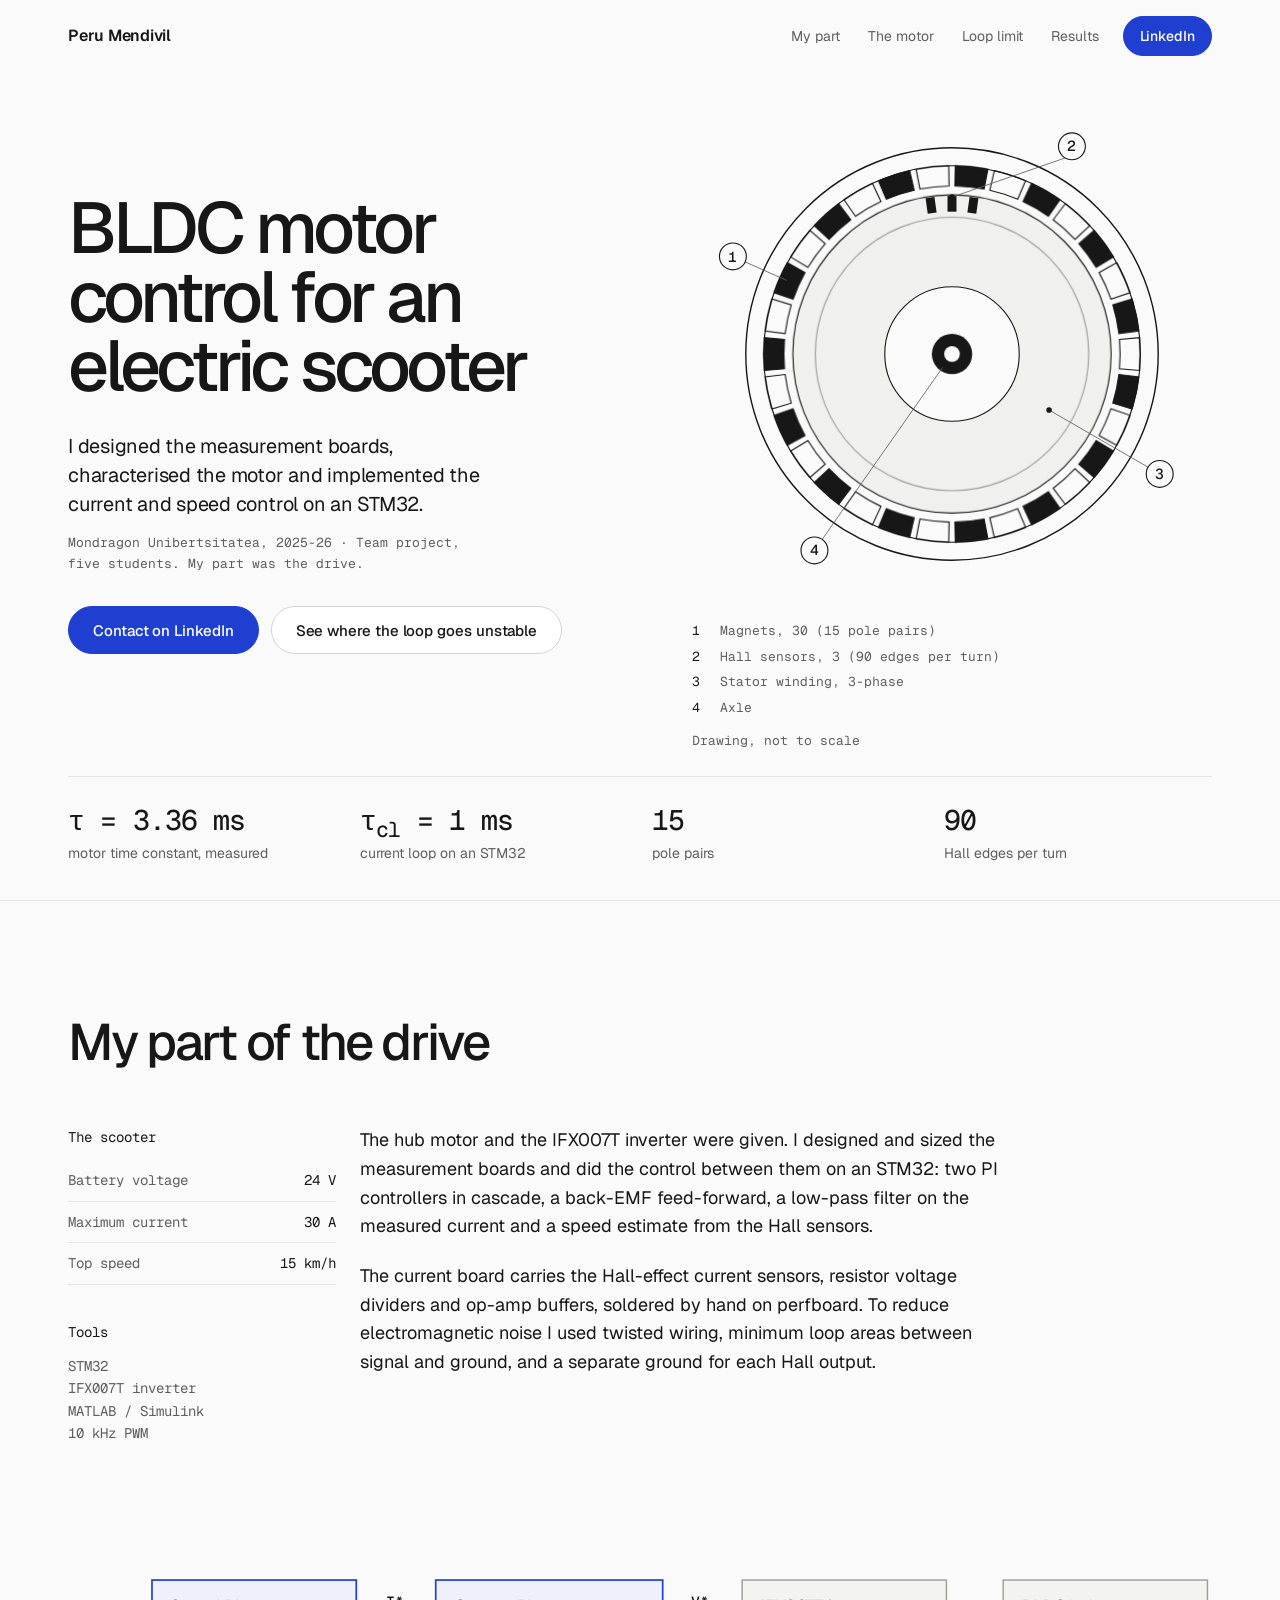
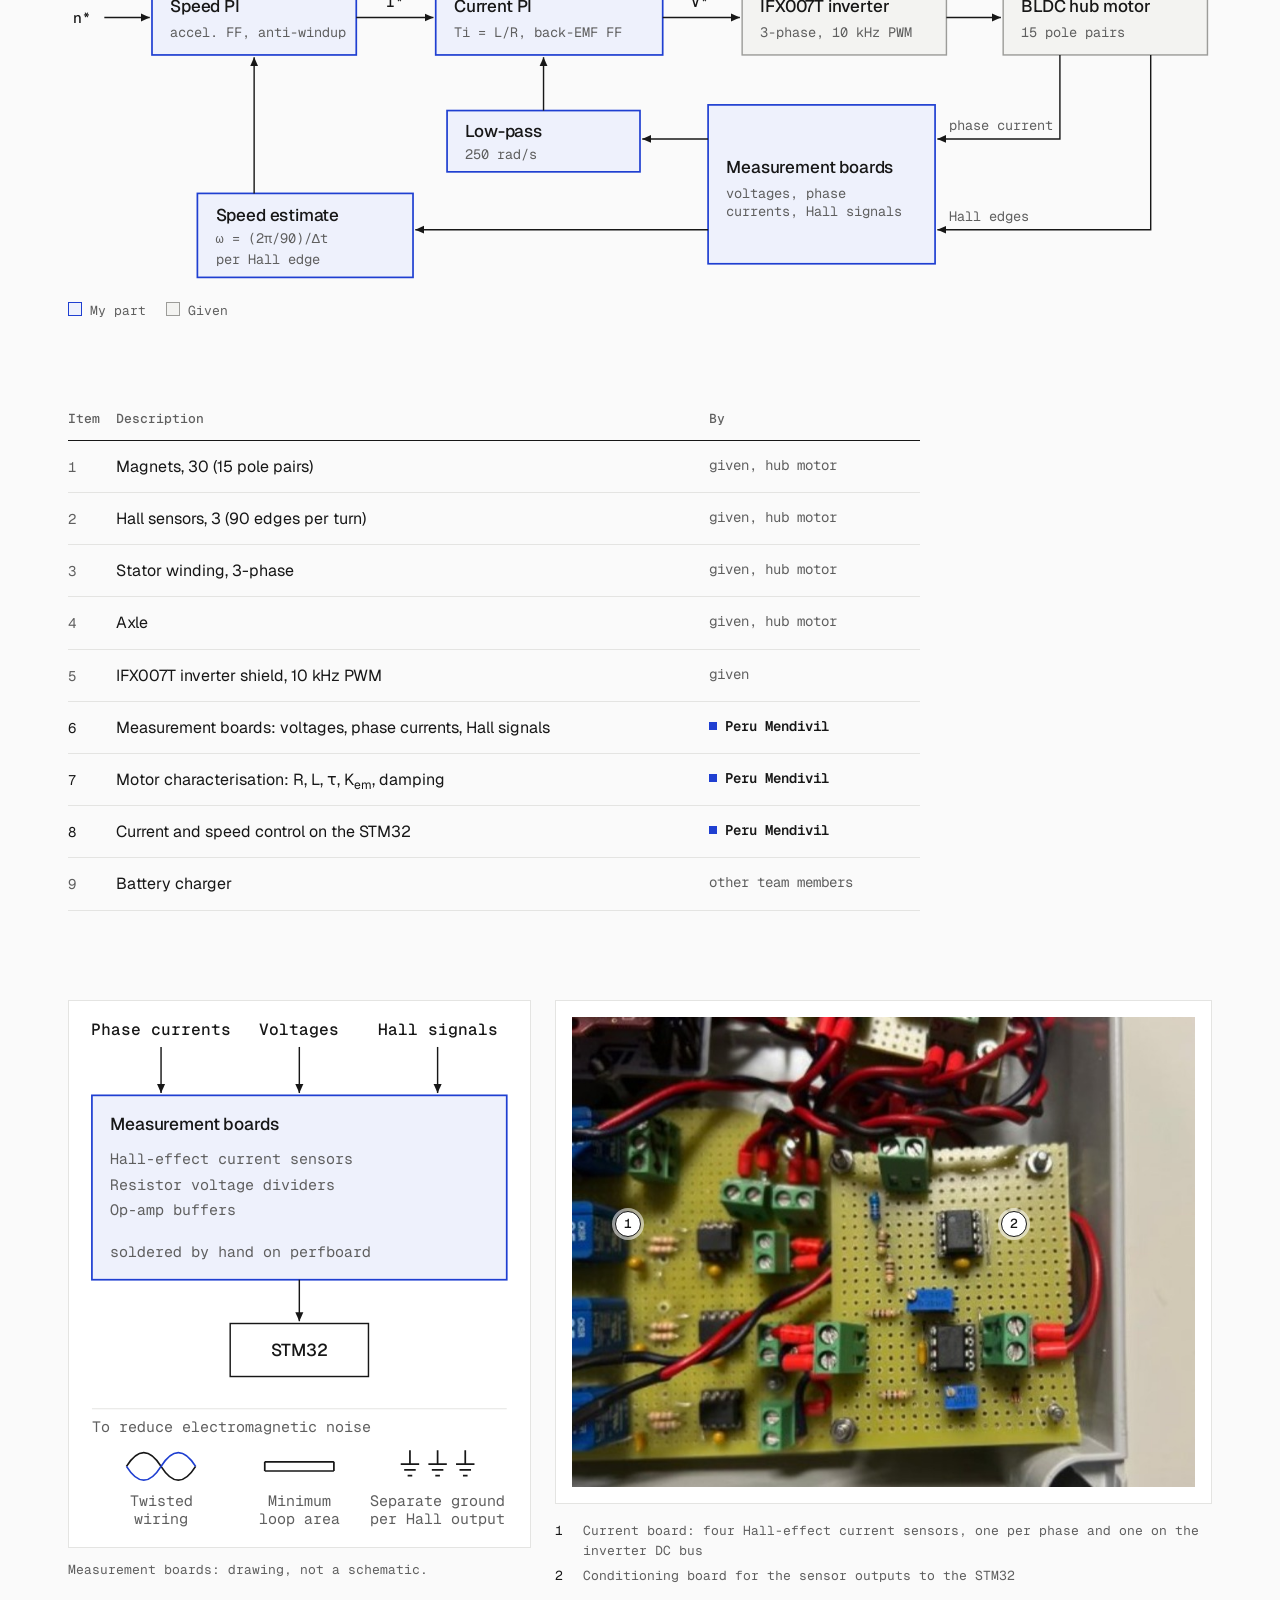
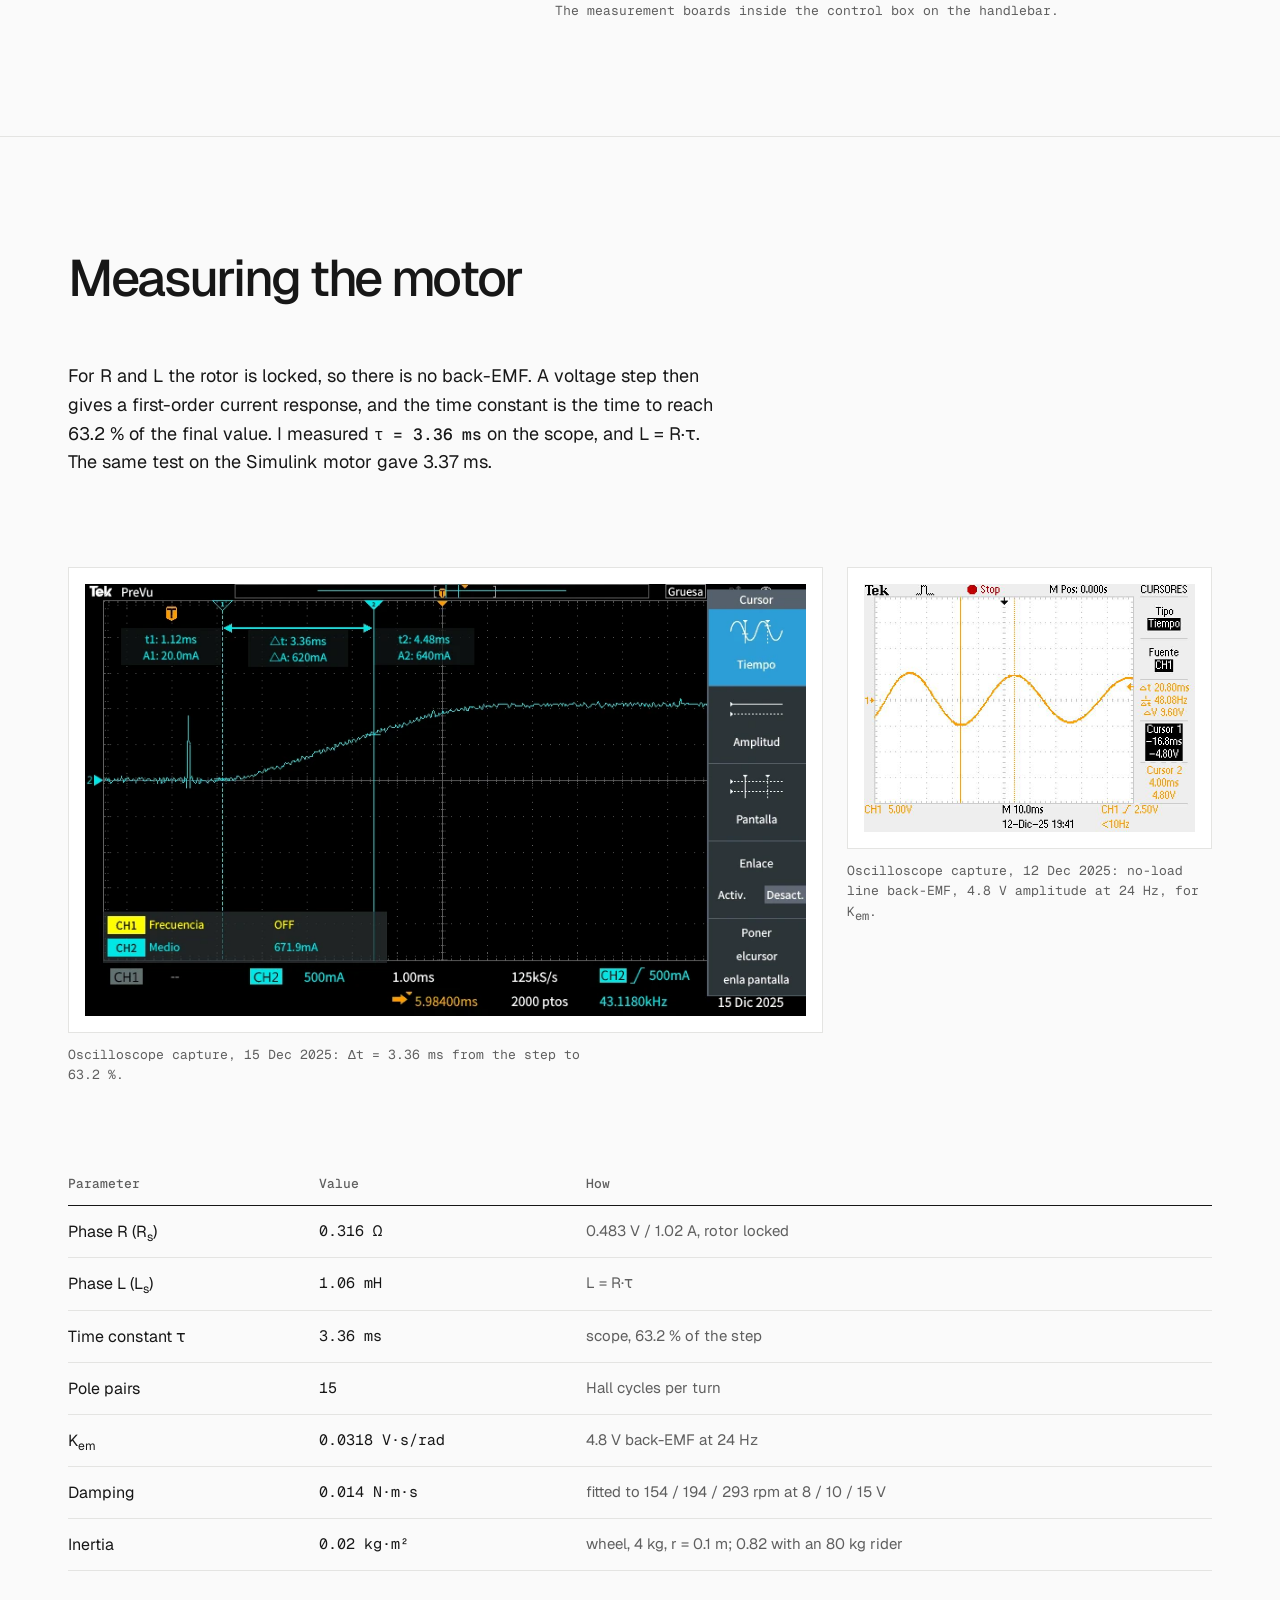
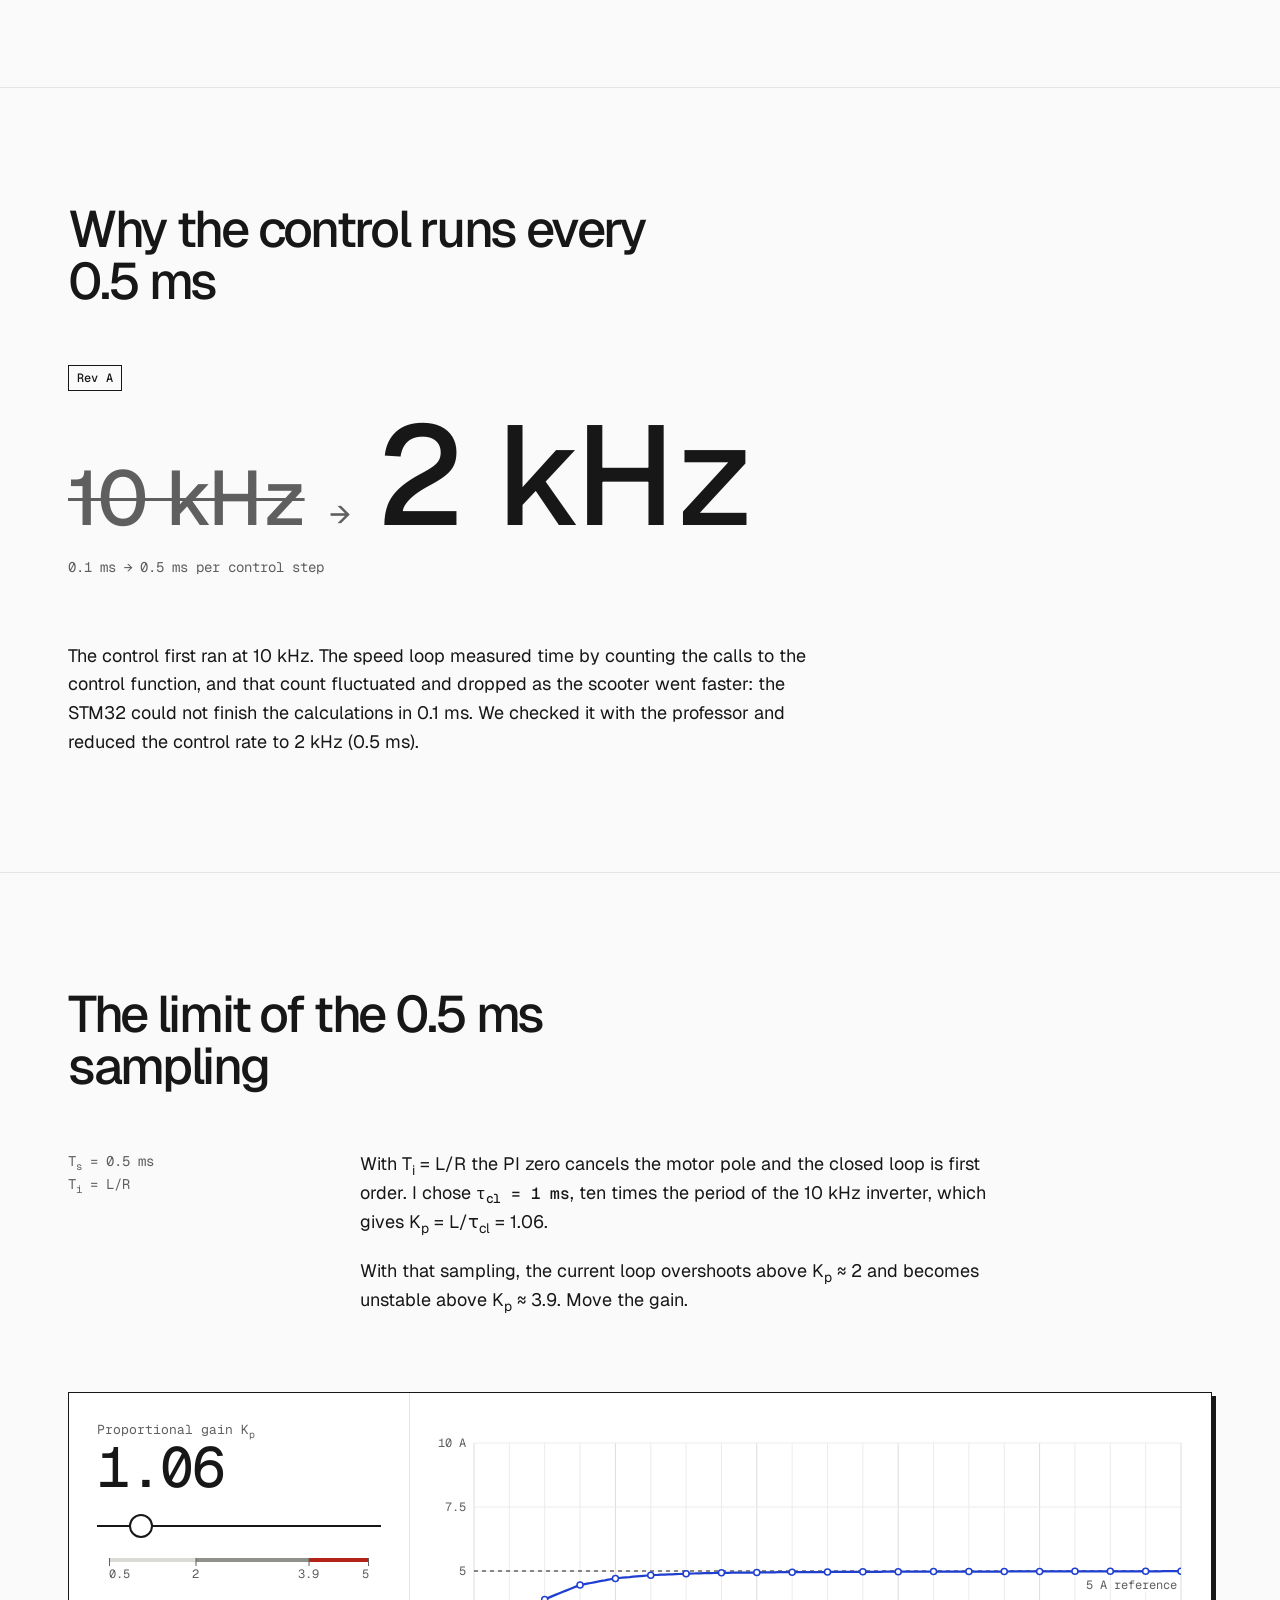
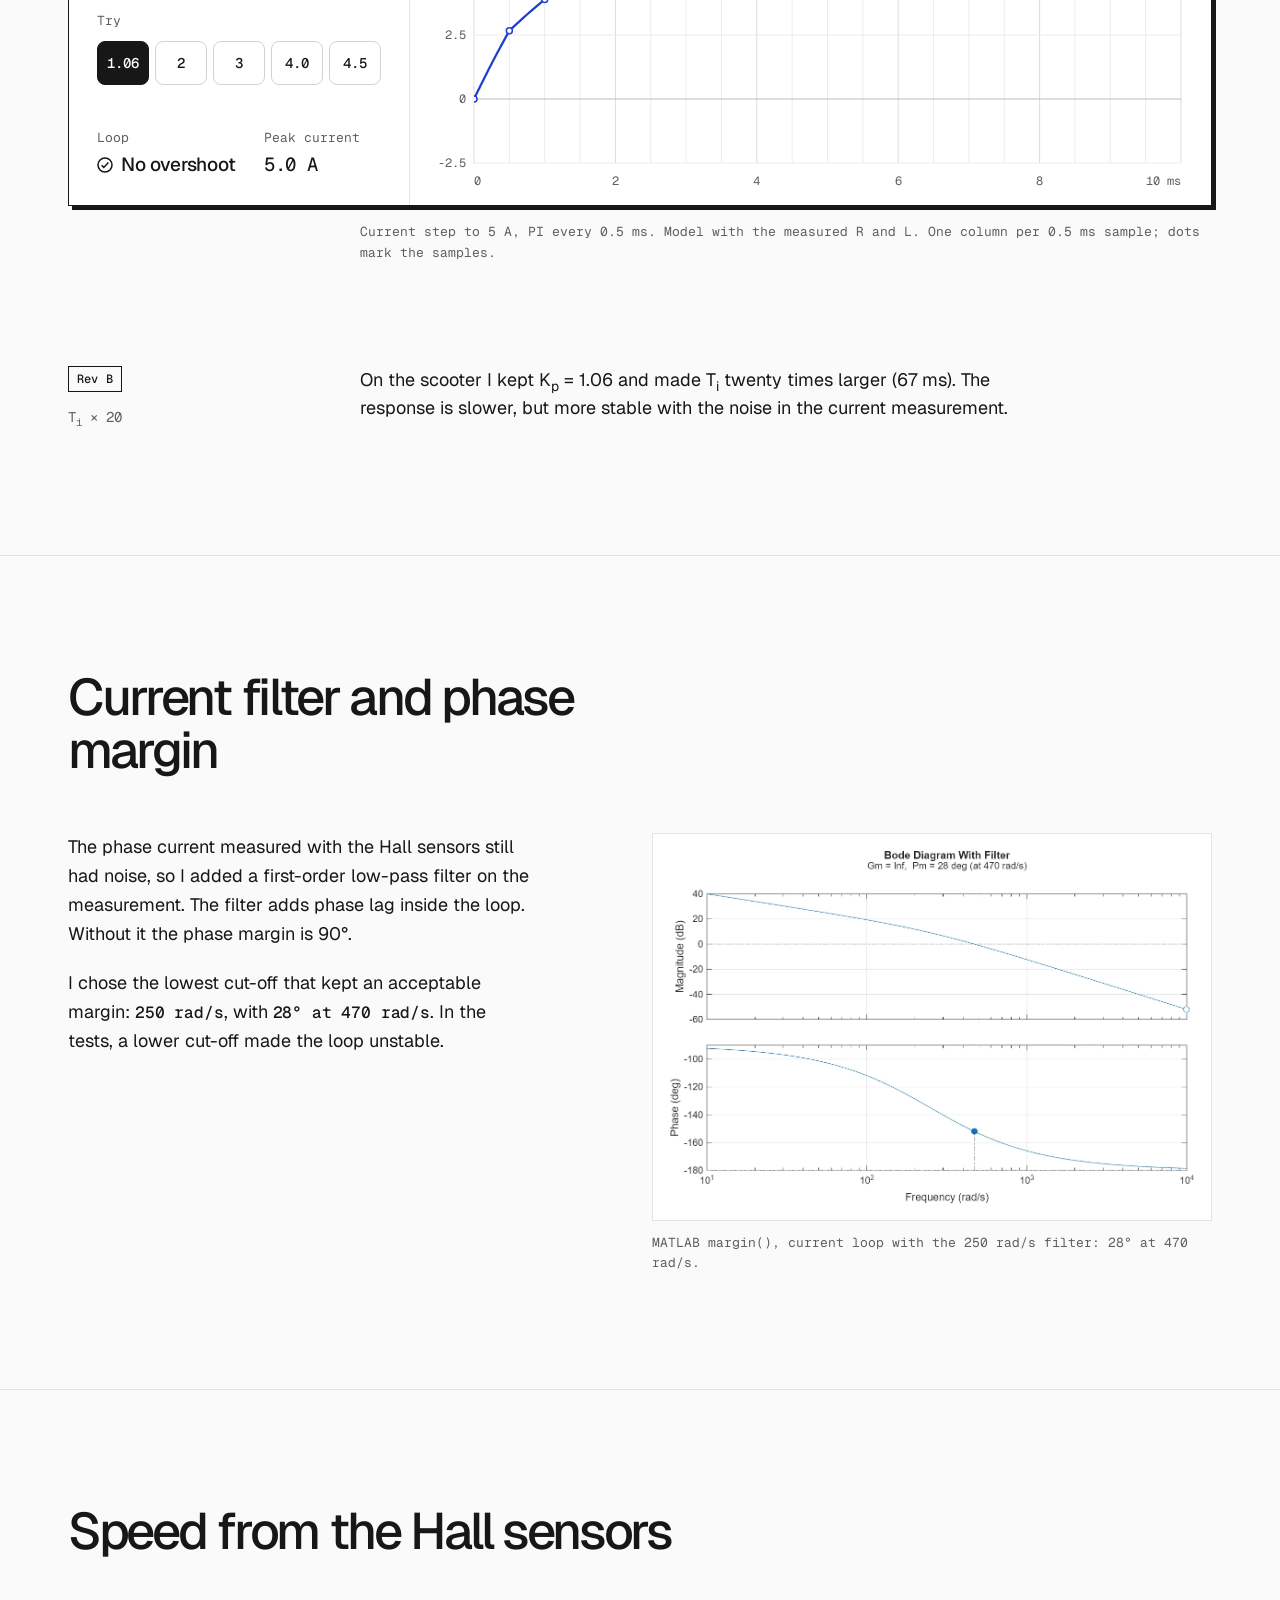
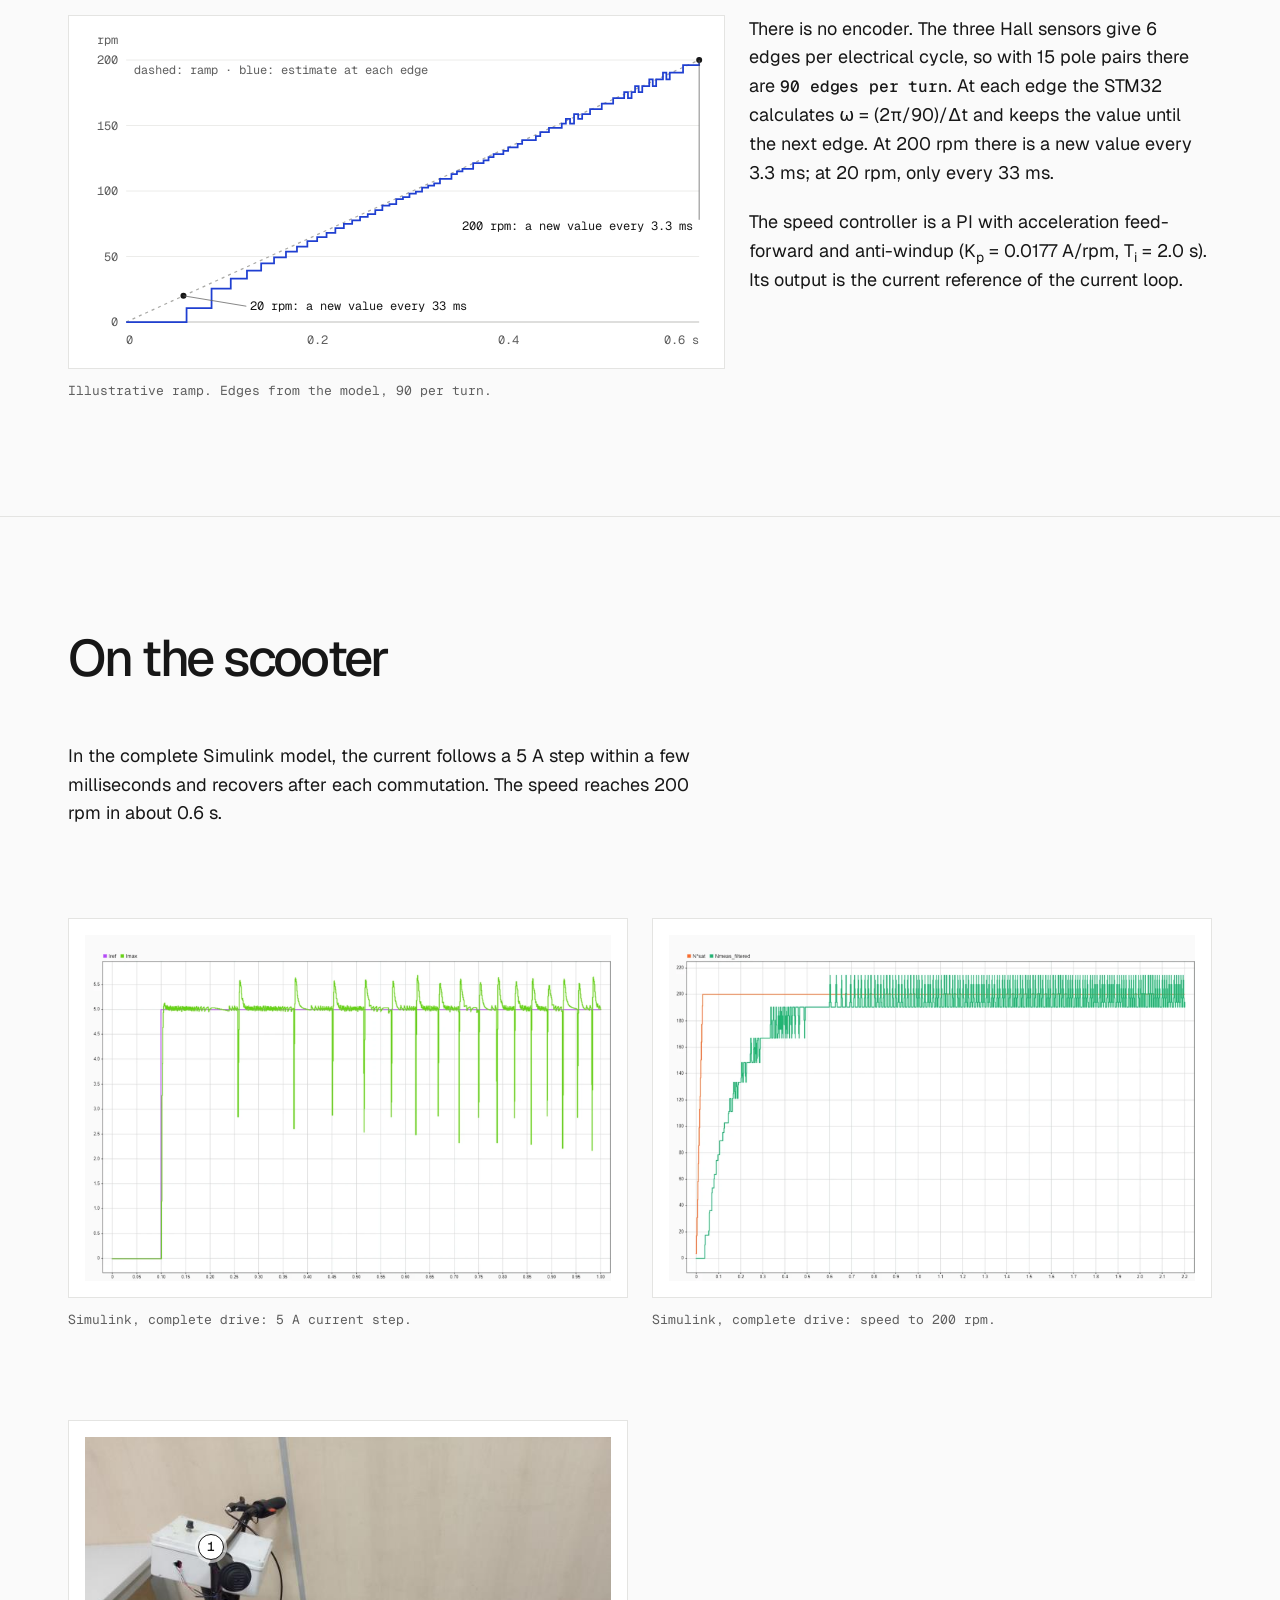
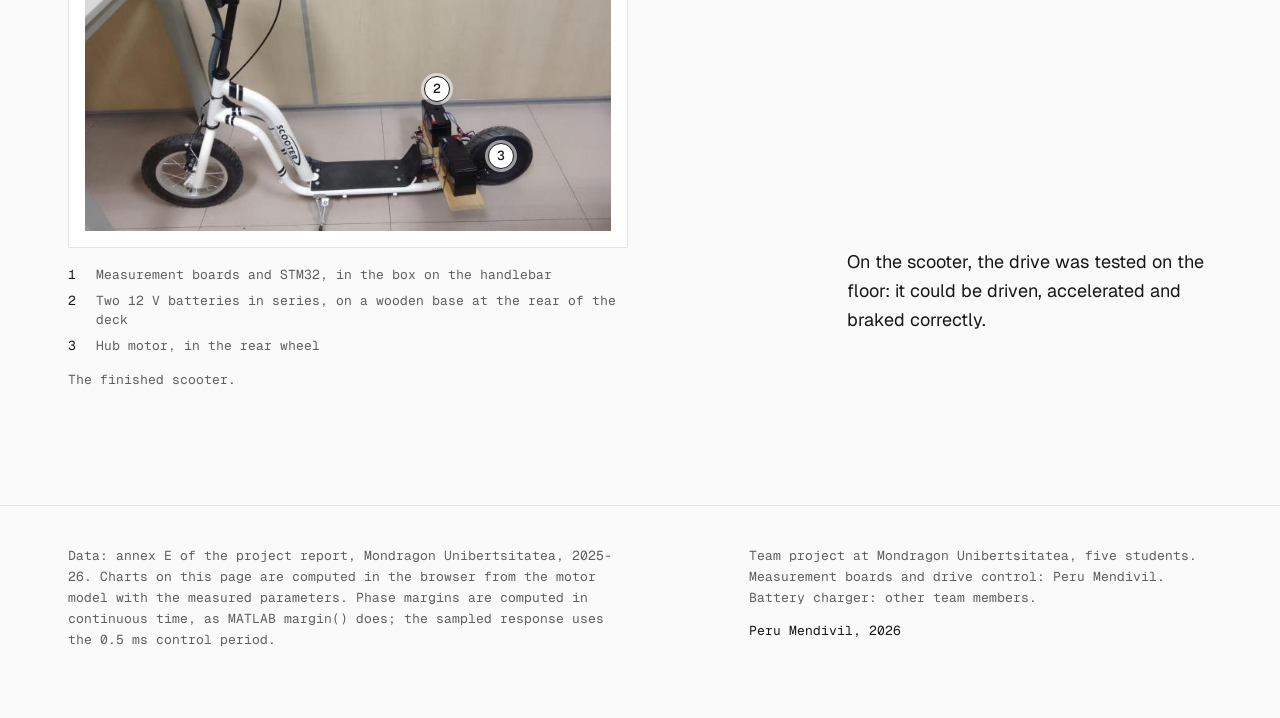
==== commit cf8679db: "Portada nueva: estilo editorial claro - Una sola página (index.html) con el CSS y el JS dentro; el m" ====
--- a/index.html
+++ b/index.html
@@ -6,297 +6,974 @@
 <title>BLDC motor control for an electric scooter · Peru Mendivil</title>
 <meta name="description" content="Current and speed control of an electric scooter's BLDC hub motor on an STM32, with the motor parameters I measured. Move the gain and see where the sampled loop goes unstable.">
 <meta name="author" content="Peru Mendivil">
+<link rel="canonical" href="https://perumendibil.github.io/bldc-drive/">
 <meta property="og:type" content="website">
 <meta property="og:title" content="BLDC motor control for an electric scooter">
-<meta property="og:description" content="Motor characterisation, current loop and speed loop on an STM32. My part of a team project at Mondragon Unibertsitatea, 2025-26.">
+<meta property="og:description" content="Motor characterisation, current loop and speed loop on an STM32, with the parameters I measured. My part of a team project at Mondragon Unibertsitatea, 2025-26.">
 <meta property="og:url" content="https://perumendibil.github.io/bldc-drive/">
 <meta property="og:image" content="https://perumendibil.github.io/bldc-drive/assets/og-card.png">
 <meta property="og:image:width" content="1200">
 <meta property="og:image:height" content="627">
-<meta property="og:image:alt" content="Section drawing of a hub motor beside a generated photo of it, with the title BLDC motor control for an electric scooter">
+<meta property="og:image:alt" content="Title BLDC motor control for an electric scooter, a line drawing of the hub motor with 30 magnets and the measured values tau 3.36 ms and tau_cl 1 ms.">
 <meta name="twitter:card" content="summary_large_image">
-<link rel="canonical" href="https://perumendibil.github.io/bldc-drive/">
-<meta name="theme-color" content="#eef0ec">
-<link rel="icon" href="data:image/svg+xml,%3Csvg xmlns='http://www.w3.org/2000/svg' viewBox='0 0 32 32'%3E%3Crect width='32' height='32' fill='%23eef0ec'/%3E%3Ccircle cx='16' cy='16' r='11' fill='none' stroke='%23262a6b' stroke-width='2.5'/%3E%3Cpath d='M16 2v28' stroke='%23c42019' stroke-width='2.5' stroke-dasharray='6 2 1.5 2'/%3E%3C/svg%3E">
+<meta name="theme-color" content="#FAFAFA">
+<link rel="icon" href="data:image/svg+xml,%3Csvg xmlns='http://www.w3.org/2000/svg' viewBox='0 0 32 32'%3E%3Crect width='32' height='32' rx='7' fill='%23FAFAFA'/%3E%3Ccircle cx='16' cy='16' r='11' fill='none' stroke='%23171717' stroke-width='2.5'/%3E%3Ccircle cx='16' cy='16' r='3.5' fill='%231F3FD1'/%3E%3C/svg%3E">
 <link rel="preconnect" href="https://fonts.googleapis.com">
 <link rel="preconnect" href="https://fonts.gstatic.com" crossorigin>
-<link href="https://fonts.googleapis.com/css2?family=Barlow:ital,wght@0,400;0,500;0,600;1,400;1,500&family=Barlow+Semi+Condensed:ital,wght@0,500;0,600;0,700;1,500&display=swap" rel="stylesheet">
-<script>if (new URLSearchParams(location.search).has("video")) location.replace("video/");</script>
-<link rel="preload" as="image" href="assets/hero-motor.webp">
-<link rel="stylesheet" href="scrollcraft.css">
-<link rel="stylesheet" href="site.css">
+<link href="https://fonts.googleapis.com/css2?family=Geist:wght@300..700&family=Geist+Mono:wght@400..600&display=swap" rel="stylesheet">
+<style>
+:root{
+  --bg:#FAFAFA; --surface:#FFFFFF; --ink:#171717; --muted:#5F5F5F; --line:#E4E4E2;
+  --accent:#1F3FD1; --accent-tint:#EEF1FC; --warn:#B42318; --given:#F3F3F1;
+  --sans:"Geist", system-ui, -apple-system, "Segoe UI", sans-serif;
+  --mono:"Geist Mono", ui-monospace, "SFMono-Regular", Consolas, monospace;
+  --ease:cubic-bezier(.4,0,.2,1); --out:cubic-bezier(.2,.7,.2,1);
+  --pad:clamp(20px,4vw,48px); --gap:24px;
+}
+*{box-sizing:border-box}
+html{-webkit-text-size-adjust:100%;scroll-behavior:smooth}
+body{margin:0;background:var(--bg);color:var(--ink);font:400 18px/1.6 var(--sans);-webkit-font-smoothing:antialiased;text-rendering:optimizeLegibility}
+img{max-width:100%;display:block;height:auto}
+a{color:inherit}
+sub{font-size:.7em;line-height:0}
+:focus-visible{outline:2px solid var(--accent);outline-offset:3px;border-radius:4px}
+.wrap{max-width:1240px;margin-inline:auto;padding-inline:var(--pad)}
+.grid{display:grid;grid-template-columns:repeat(12,minmax(0,1fr));column-gap:var(--gap)}
+.mono{font-family:var(--mono)}
+.v{font-family:var(--mono);font-size:.9em;font-weight:500;letter-spacing:-.01em;white-space:nowrap}
+
+/* header */
+.top{display:flex;align-items:center;justify-content:space-between;height:72px}
+.name{font-weight:600;font-size:16px;letter-spacing:-.015em;text-decoration:none;padding:12px 0}
+.nav{display:flex;align-items:center;gap:4px}
+.nav a.l{font-size:14px;color:var(--muted);text-decoration:none;padding:10px 12px;transition:color .15s var(--ease)}
+.nav a.l:hover{color:var(--ink)}
+
+/* buttons */
+.btn{display:inline-flex;align-items:center;justify-content:center;height:48px;padding:0 24px;border-radius:999px;font:500 15px/1 var(--sans);letter-spacing:-.005em;text-decoration:none;white-space:nowrap;transition:background-color .15s var(--ease),border-color .15s var(--ease),color .15s var(--ease)}
+.btn-ink{background:var(--ink);color:#fff;border:1px solid var(--ink)}
+.btn-ink:hover{background:#3A3A3A;border-color:#3A3A3A}
+.btn-accent{background:var(--accent);color:#fff;border:1px solid var(--accent)}
+.btn-accent:hover{background:#1932B0;border-color:#1932B0}
+.btn-line{background:var(--surface);color:var(--ink);border:1px solid #D2D2CF}
+.btn-line:hover{border-color:var(--ink)}
+.btn-sm{height:40px;padding:0 16px;font-size:14px;margin-left:8px}
+
+/* hero */
+.hero{display:grid;grid-template-columns:repeat(12,minmax(0,1fr));column-gap:var(--gap);grid-template-rows:1fr auto;min-height:calc(100svh - 72px);align-items:center}
+.hero-text{grid-column:1/7;padding-block:40px}
+.context{font:400 13px/1.6 var(--mono);color:var(--muted);margin:0 0 32px;max-width:52ch}
+h1{font-weight:500;font-size:clamp(44px,5.6vw,80px);line-height:.96;letter-spacing:-.055em;margin:0;max-width:12ch}
+.role{font-size:clamp(18px,1.55vw,22px);line-height:1.45;letter-spacing:-.012em;margin:32px 0 14px;max-width:33ch}
+.actions{display:flex;flex-wrap:wrap;gap:12px}
+.hero-fig{grid-column:7/13;margin:0;padding-block:20px;justify-self:end;width:100%;max-width:520px}
+.motor{width:100%;overflow:visible;display:block}
+.legend{list-style:none;margin:4px 0 0;padding:0;font:400 13px/1.5 var(--mono);color:var(--muted);counter-reset:n}
+.legend li{counter-increment:n;display:grid;grid-template-columns:28px 1fr;padding:3px 0}
+.legend li::before{content:counter(n);color:var(--ink)}
+.legend .nts{grid-template-columns:1fr;margin-top:8px;color:var(--muted)}
+.legend .nts::before{content:none}
+.strip{grid-column:1/-1;display:grid;grid-template-columns:repeat(4,minmax(0,1fr));column-gap:var(--gap);border-top:1px solid var(--line);margin:0;padding:28px 0 36px}
+.strip div{min-width:0}
+.strip dt{font:450 clamp(22px,2.2vw,30px)/1.1 var(--mono);letter-spacing:-.03em;color:var(--ink)}
+.strip dd{margin:8px 0 0;font-size:14px;line-height:1.4;color:var(--muted)}
+
+/* motion: one moment, the opening */
+@keyframes rise{from{opacity:0;transform:translateY(16px)}to{opacity:1;transform:none}}
+@keyframes draw{from{stroke-dashoffset:1}to{stroke-dashoffset:0}}
+@keyframes show{from{opacity:0}to{opacity:1}}
+.hero-text>*{animation:rise .7s var(--out) both}
+.hero-text>:nth-child(2){animation-delay:.06s}
+.hero-text>:nth-child(3){animation-delay:.16s}
+.hero-text>:nth-child(4){animation-delay:.24s}
+.strip{animation:show .6s var(--ease) .55s both}
+.motor .dr{stroke-dasharray:1 1;animation:draw .8s var(--out) both}
+.motor .dr2{animation-delay:.12s}
+.motor .fillin{animation:show .4s var(--ease) .55s both}
+.motor .mag{animation:show .22s var(--ease) both}
+.motor .hall{animation:show .25s var(--ease) .85s both}
+.motor .mk{animation:show .3s var(--ease) .9s both}
+
+/* sections */
+.sec{padding-block:clamp(80px,9vw,128px);border-top:1px solid var(--line)}
+.sec h2{grid-column:1/10;font-weight:500;font-size:clamp(32px,4vw,56px);line-height:1.02;letter-spacing:-.045em;margin:0 0 clamp(36px,4.5vw,64px);max-width:18ch}
+.note{grid-column:1/4;font:400 14px/1.6 var(--mono);color:var(--muted);margin:0}
+.note p{margin:0 0 12px}
+.body{grid-column:4/11}
+.body.wide{grid-column:1/8}
+.body p{margin:0 0 1.15em;max-width:62ch}
+.body p:last-child{margin-bottom:0}
+.rev{display:inline-block;font:500 12px/1 var(--mono);color:var(--ink);border:1px solid var(--ink);padding:6px 8px;margin-bottom:14px;letter-spacing:.02em}
+.specs{margin:0;padding:0}
+.specs div{display:flex;justify-content:space-between;gap:12px;border-bottom:1px solid var(--line);padding:9px 0}
+.specs dt{color:var(--muted)}
+.specs dd{margin:0;color:var(--ink)}
+.specs-title{color:var(--ink);margin:0 0 6px}
+.note .tools{margin-top:36px}
+sub{font-size:.76em}
+.v sub{font-size:.8em}
+
+figure{margin:0}
+.frame{background:var(--surface);border:1px solid var(--line);padding:clamp(8px,1.4vw,16px)}
+figcaption{font:400 13px/1.55 var(--mono);color:var(--muted);margin-top:12px;max-width:70ch}
+figcaption sub{font-size:12px}
+
+/* block diagram */
+.diagram{grid-column:1/-1;margin-top:clamp(56px,7vw,96px)}
+.diagram svg{width:100%;height:auto;display:block}
+.board svg{width:100%;height:auto;display:block;max-width:440px;margin-inline:auto}
+.board .ts{font-size:13px}.board .tl{font-size:14px}
+.boards-row{align-items:start}
+.boards-photo{grid-column:6/13;grid-row:1}
+.board{grid-column:1/6;grid-row:1}
+.pin-wrap{position:relative}
+.pin{position:absolute;transform:translate(-50%,-50%);width:26px;height:26px;border-radius:50%;background:var(--surface);border:1px solid var(--ink);font:500 13px/24px var(--mono);text-align:center;color:var(--ink);box-shadow:0 0 0 3px rgba(255,255,255,.55)}
+.legend.pins{margin-top:14px}
+.diagram .vert{display:none;max-width:420px}
+.bx{fill:var(--surface);stroke:var(--ink);stroke-width:1.25}
+.bx.mine{fill:var(--accent-tint);stroke:var(--accent);stroke-width:1.5}
+.bx.given{fill:var(--given);stroke:#9C9C99}
+.tt{font:500 15px var(--sans);fill:var(--ink);letter-spacing:-.01em}
+.ts{font:400 12px var(--mono);fill:var(--muted)}
+.tl{font:500 13px var(--mono);fill:var(--ink)}
+.ln{stroke:var(--ink);stroke-width:1.25;fill:none}
+.keys{display:flex;flex-wrap:wrap;gap:20px;font:400 13px/1.5 var(--mono);color:var(--muted);margin-top:14px}
+.keys span::before{content:"";display:inline-block;width:12px;height:12px;margin-right:8px;vertical-align:-1px;border:1.5px solid var(--accent);background:var(--accent-tint)}
+.keys span.g::before{border-color:#9C9C99;background:var(--given);border-width:1px}
+
+/* tables */
+.tbl{width:100%;border-collapse:collapse;font-size:16px;line-height:1.45}
+.tbl th{text-align:left;font:500 13px/1.4 var(--mono);color:var(--muted);padding:0 16px 12px 0;border-bottom:1px solid var(--ink)}
+.tbl td{padding:14px 16px 14px 0;border-bottom:1px solid var(--line);vertical-align:top}
+.tbl td.n{font-family:var(--mono);font-size:14px;color:var(--muted);width:44px;padding-top:16px}
+.tbl .mine td{color:var(--ink)}
+.by{font-family:var(--mono);font-size:14px;color:var(--muted);white-space:nowrap}
+.mine .by{color:var(--accent);font-weight:600}
+.mine .by::before{content:"";display:inline-block;width:8px;height:8px;background:var(--accent);margin-right:8px;vertical-align:1px}
+.tbl .val{font-family:var(--mono);font-size:15px;white-space:nowrap}
+.tbl .how{color:var(--muted);font-size:15px}
+
+.row2{grid-column:1/-1;display:grid;grid-template-columns:repeat(12,minmax(0,1fr));column-gap:var(--gap);margin-top:clamp(56px,7vw,96px);align-items:start}
+
+/* photo gaps */
+.hueco{position:relative;background:#F0F0EE;border:1px solid var(--line);display:flex;align-items:center;justify-content:center;padding:24px;text-align:center}
+.hueco::before,.hueco::after{content:"";position:absolute;width:18px;height:18px;border:1px solid #9C9C99}
+.hueco::before{top:10px;left:10px;border-right:0;border-bottom:0}
+.hueco::after{bottom:10px;right:10px;border-left:0;border-top:0}
+.hueco span{font:400 13px/1.5 var(--mono);color:var(--muted);max-width:30ch}
+.r32{aspect-ratio:3/2}.r169{aspect-ratio:16/9}.r43{aspect-ratio:4/3}
+
+/* section 3 */
+.scope{grid-column:1/9}
+.hub{grid-column:9/13}
+.values{grid-column:1/-1;margin-top:clamp(56px,7vw,96px)}
+
+/* section 4: typographic, with the rate change as the figure (graft from variant C) */
+.rate .rev{grid-column:1/-1;justify-self:start;margin-bottom:18px}
+.rates{grid-column:1/-1;display:flex;flex-wrap:wrap;align-items:baseline;column-gap:clamp(14px,2vw,28px);row-gap:0;margin:0;font-weight:500;letter-spacing:-.05em;line-height:.95}
+.rates span{white-space:nowrap}
+.rates .old{font-size:clamp(44px,6vw,88px);color:var(--muted);text-decoration:line-through;text-decoration-thickness:3px}
+.rates .arrow{font:400 clamp(24px,2.6vw,36px)/1 var(--mono);color:var(--muted);letter-spacing:0}
+.rates .new{font-size:clamp(72px,11vw,168px);color:var(--ink)}
+.rates-sub{grid-column:1/-1;font:400 14px/1.5 var(--mono);color:var(--muted);margin:14px 0 0}
+.rate .big{grid-column:1/9;margin-top:clamp(40px,5vw,64px);font-size:18px;line-height:1.6;letter-spacing:0;max-width:62ch}
+.big{grid-column:4/13;font-size:clamp(22px,2.4vw,32px);line-height:1.38;letter-spacing:-.02em;margin:0;max-width:34ch}
+
+/* section 5: the instrument */
+.instrument{grid-column:1/-1;margin-top:clamp(48px,6vw,80px);background:var(--surface);border:1px solid var(--ink);box-shadow:4px 4px 0 var(--ink);display:grid;grid-template-columns:minmax(280px,340px) minmax(0,1fr);grid-template-areas:"kp chart" "slider chart" "presets chart" "read chart";grid-template-rows:auto auto auto 1fr}
+.i-kp{grid-area:kp;padding:28px 28px 0}
+.i-slider{grid-area:slider;padding:8px 28px 0}
+.i-presets{grid-area:presets;padding:20px 28px 0}
+.i-read{grid-area:read;padding:28px;align-self:end}
+.i-chart{grid-area:chart;border-left:1px solid var(--line);padding:20px 20px 12px;min-width:0}
+.lab{display:block;font:400 13px/1.4 var(--mono);color:var(--muted)}
+.kpval{font:450 clamp(40px,4.4vw,60px)/1 var(--mono);letter-spacing:-.04em;margin-top:10px;font-variant-numeric:tabular-nums}
+input[type=range]{-webkit-appearance:none;appearance:none;width:100%;height:44px;background:transparent;margin:0;cursor:pointer}
+input[type=range]:focus-visible{outline:none}
+input[type=range]::-webkit-slider-runnable-track{height:2px;background:var(--ink)}
+input[type=range]::-moz-range-track{height:2px;background:var(--ink)}
+input[type=range]::-webkit-slider-thumb{-webkit-appearance:none;width:24px;height:24px;border-radius:50%;background:var(--surface);border:2px solid var(--ink);margin-top:-11px;transition:transform .15s var(--ease)}
+input[type=range]::-moz-range-thumb{width:20px;height:20px;border-radius:50%;background:var(--surface);border:2px solid var(--ink)}
+input[type=range]:hover::-webkit-slider-thumb{transform:scale(1.12)}
+input[type=range]:focus-visible::-webkit-slider-thumb{box-shadow:0 0 0 3px var(--surface),0 0 0 5px var(--accent)}
+input[type=range]:focus-visible::-moz-range-thumb{box-shadow:0 0 0 3px var(--surface),0 0 0 5px var(--accent)}
+.zones{position:relative;margin:2px 12px 0;height:34px}
+.zones .bar{display:flex;height:4px}
+.zones .bar i{display:block;height:100%}
+.zones .z1{width:33.333%;background:#D9D9D6}
+.zones .z2{width:43.467%;background:#8F8F8C}
+.zones .z3{width:23.2%;background:var(--warn)}
+.zones b{position:absolute;top:10px;transform:translateX(-50%);font:400 12px/1 var(--mono);color:var(--muted);font-weight:400}
+.zones b::before{content:"";position:absolute;left:50%;top:-10px;width:1px;height:8px;background:var(--muted)}
+.zones .e0{left:0;transform:none}.zones .e0::before{left:0}
+.zones .e1{left:33.333%}.zones .e2{left:76.8%}
+.zones .e3{left:auto;right:0;transform:none}.zones .e3::before{left:auto;right:0}
+.presets{display:grid;grid-template-columns:repeat(5,minmax(0,1fr));gap:6px;margin-top:10px}
+.presets button{min-height:44px;min-width:0;padding:0;font:500 14px/1 var(--mono);color:var(--ink);background:var(--surface);border:1px solid #D2D2CF;border-radius:8px;cursor:pointer;transition:border-color .15s var(--ease),background-color .15s var(--ease),color .15s var(--ease)}
+.presets button:hover{border-color:var(--ink)}
+.presets button[aria-pressed=true]{background:var(--ink);border-color:var(--ink);color:#fff}
+.read{display:grid;grid-template-columns:auto auto;justify-content:start;column-gap:28px;row-gap:12px;margin:0}
+.read dd{margin:6px 0 0;font:500 19px/1.25 var(--sans);letter-spacing:-.01em;display:flex;align-items:center;gap:8px;white-space:nowrap}
+.read dd svg{flex:none}
+.read .peak{font-family:var(--mono);font-weight:450;font-variant-numeric:tabular-nums}
+.st-unstable{color:var(--warn)}
+.warnline{grid-column:1/-1;margin:2px 0 0;font:400 13px/1.5 var(--mono);color:var(--warn)}
+.chart svg{display:block;width:100%}
+.ax{font:400 12px var(--mono);fill:var(--muted)}
+.halo{paint-order:stroke;stroke:#fff;stroke-width:5px;stroke-linejoin:round}
+.cap5{grid-column:4/13;margin-top:16px}
+.revb{margin-top:clamp(64px,8vw,104px)}
+
+/* section 6, 7 */
+.side-text{grid-column:1/6}
+.side-text p{margin:0 0 1.15em}
+.side-fig{grid-column:7/13}
+.side-fig.left{grid-column:1/8;grid-row:2}
+.side-text.right{grid-column:9/13;grid-row:2}
+.side-text.right.wide{grid-column:8/13}
+
+/* results */
+.res-a{grid-column:1/7}.res-b{grid-column:7/13}
+.res-video{grid-column:1/7}
+.res-video img{width:100%;max-width:678px}
+.res-side{grid-column:9/13;align-self:end;padding-bottom:36px}
+.res-side p{margin:0 0 20px;font-size:18px}
+.vlink{display:inline-flex;align-items:center;min-height:44px;font:500 15px/1.3 var(--sans);text-decoration:underline;text-underline-offset:5px;text-decoration-thickness:1px}
+.vlink:hover{text-decoration-thickness:2px}
+
+/* contact */
+.contact h2{grid-column:1/12;font-size:clamp(40px,6vw,88px);line-height:.98;letter-spacing:-.055em;max-width:16ch;margin-bottom:36px}
+.contact p{grid-column:1/8;margin:0 0 36px;font-size:clamp(18px,1.5vw,21px);line-height:1.5;color:var(--muted);max-width:46ch}
+.contact .actions{grid-column:1/-1}
+
+footer{border-top:1px solid var(--line);padding-block:40px 56px;font:400 13px/1.6 var(--mono);color:var(--muted)}
+footer .grid p{margin:0 0 12px}
+footer .f1{grid-column:1/7}
+footer .f2{grid-column:8/13}
+
+@media (max-width:1000px){
+  .hero-text{grid-column:1/-1}
+  .hero-fig{grid-column:1/-1;max-width:460px;justify-self:start}
+  .hero{grid-template-rows:auto}
+  .hero-fig{order:3}.strip{order:2}
+}
+@media (max-width:860px){
+  :root{--gap:16px}
+  body{font-size:17px}
+  .grid,.row2{grid-template-columns:minmax(0,1fr)}
+  .grid>*,.row2>*{grid-column:1/-1!important;grid-row:auto!important}
+  .nav a.l{display:none}
+  .btn-sm{height:44px;margin-left:0}
+  .top{height:64px}
+  .hero{min-height:0;grid-template-columns:minmax(0,1fr)}
+  .hero>*{grid-column:1/-1}
+  .hero-text{padding-block:20px 0}
+  .context{font-size:13px;margin-bottom:24px}
+  h1{letter-spacing:-.05em;line-height:.98}
+  .role{margin:20px 0 12px}
+  .actions .btn{flex:1 1 100%;height:52px;font-size:16px}
+  .strip{grid-template-columns:1fr 1fr;row-gap:20px;padding:22px 0 8px;margin-top:36px}
+  .strip dd{font-size:13px;margin-top:6px}
+  .hero-fig{padding-block:40px 64px;max-width:none}
+  .motor{max-width:320px;margin-inline:auto;display:block}
+  .note{margin-bottom:24px}
+  .note .tools{margin-top:28px}
+  .res-side{padding-bottom:0}
+  .diagram .horiz{display:none}
+  .diagram .vert{display:block}
+  .hub,.values{margin-top:40px}
+  .row2>*+*{margin-top:40px}
+  .cap5{margin-top:14px}
+  .side-fig{margin-top:40px}
+  .side-fig.left{margin-top:0;margin-bottom:36px}
+  .res-video{margin-top:0}
+  .instrument{grid-template-columns:minmax(0,1fr);grid-template-areas:"kp" "read" "chart" "slider" "presets";grid-template-rows:auto;box-shadow:3px 3px 0 var(--ink)}
+  .i-kp{padding:20px 20px 0}
+  .i-read{padding:16px 20px 0;align-self:start}
+  .i-chart{border-left:0;border-top:1px solid var(--line);margin-top:18px;padding:14px 8px 6px 4px}
+  .i-slider{padding:8px 20px 0;border-top:1px solid var(--line)}
+  .i-presets{padding:12px 20px 22px}
+  .read{grid-template-columns:1fr 1fr;column-gap:16px}
+  .read dd{font-size:17px}
+  .kpval{font-size:44px}
+  .contact p{margin-bottom:28px}
+  .contact .actions .btn{flex:1 1 100%}
+  footer .f2{margin-top:12px}
+}
+@media (max-width:640px){
+  .tbl{font-size:16px}
+  .tbl thead{display:none}
+  .tbl tr{display:grid;border-bottom:1px solid var(--line);padding:14px 0}
+  .tbl td{border:0;padding:0}
+  .parts tr{grid-template-columns:32px 1fr;row-gap:4px}
+  .parts td.n{padding-top:2px;width:auto}
+  .parts td.by{grid-column:2}
+  .vals tr{grid-template-columns:1fr auto;column-gap:16px;row-gap:4px}
+  .vals td.how{grid-column:1/-1;font-size:14px}
+  .vals .val{font-size:15px}
+}
+@media (prefers-reduced-motion:reduce){
+  *,*::before,*::after{animation:none!important;transition:none!important}
+  html{scroll-behavior:auto}
+}
+</style>
 </head>
 <body>
 
-<div class="frame" aria-hidden="true">
-  <div class="zx t"><span>1</span><span>2</span><span>3</span><span>4</span><span>5</span><span>6</span><span>7</span><span>8</span></div>
-  <div class="zx b"><span>1</span><span>2</span><span>3</span><span>4</span><span>5</span><span>6</span><span>7</span><span>8</span></div>
-  <div class="zy l"><span>A</span><span>B</span><span>C</span><span>D</span><span>E</span><span>F</span></div>
-  <div class="zy r"><span>A</span><span>B</span><span>C</span><span>D</span><span>E</span><span>F</span></div>
-</div>
-
-<header class="bar">
-  <a class="bar-name" href="#a">Peru Mendivil</a>
-  <nav class="bar-index" aria-label="Views on this sheet">
-    <a href="#a" data-nav="a">Section A-A</a>
-    <a href="#parts" data-nav="parts">Parts</a>
-    <a href="#b" data-nav="b">Detail B</a>
-    <a href="#rev" data-nav="rev">Rev A</a>
-    <a href="#c" data-nav="c">Detail C</a>
-    <a href="#d" data-nav="d">Details D, E</a>
-    <a href="#results" data-nav="results">Results</a>
-    <a href="#contact" data-nav="contact">Title block</a>
+<header class="wrap top">
+  <a class="name" href="#top">Peru Mendivil</a>
+  <nav class="nav" aria-label="Sections">
+    <a class="l" href="#part">My part</a>
+    <a class="l" href="#motor">The motor</a>
+    <a class="l" href="#limit">Loop limit</a>
+    <a class="l" href="#results">Results</a>
+    <a class="btn btn-accent btn-sm" href="https://www.linkedin.com/in/perumendivil" rel="me">LinkedIn</a>
   </nav>
-  <span class="bar-here" aria-hidden="true">Section A-A</span>
-  <a class="bar-cta" href="https://www.linkedin.com/in/perumendivil" rel="me">Contact on LinkedIn</a>
 </header>
 
 <main id="top">
-
-<!-- A · Section A-A. The cutting plane turns the generated photo into the drawing. -->
-<section id="a" class="act act-hero" data-sc-act="pin" data-sc-span="2" data-view="Section A-A" data-rm-flow>
-  <div data-sc-stage>
-    <div class="hero" id="heroStage" data-sc-verify-state="">
-      <div class="hero-text" data-sc-cue="0 1 0 0">
-        <h1>BLDC motor control for an electric scooter</h1>
-        <p class="by">Peru Mendivil <span>· Mondragon Unibertsitatea, 2025-26</span></p>
-        <div class="notes">
-          <h2>Notes</h2>
-          <ol>
-            <li><span>Team project, five students. My part was the drive.</span></li>
-            <li><span>I designed the measurement boards and characterised the motor: <b>τ = 3.36 ms</b>, measured on the bench.</span></li>
-            <li><span>I implemented the current and speed control on an STM32. The current loop closes in <b>τ<sub>cl</sub> = 1 ms</b>.</span></li>
-          </ol>
+<section class="wrap hero" aria-labelledby="h1">
+  <div class="hero-text">
+    <h1 id="h1">BLDC motor control for an electric scooter</h1>
+    <p class="role">I designed the measurement boards, characterised the motor and implemented the current and speed control on an STM32.</p>
+    <div class="context">Mondragon Unibertsitatea, 2025-26 · Team project, five students. My part was the drive.</div>
+    <div class="actions">
+      <a class="btn btn-accent" href="https://www.linkedin.com/in/perumendivil" rel="me">Contact on LinkedIn</a>
+      <a class="btn btn-line" href="#limit">See where the loop goes unstable</a>
+    </div>
+  </div>
+
+  <figure class="hero-fig" aria-labelledby="motor-cap">
+    <svg class="motor" id="motorSvg" viewBox="-232 -232 464 464" role="img" aria-label="Drawing of the hub motor: outer rotor with 30 alternating magnets, stator with a 3-phase winding, 3 Hall sensors and the axle. Not to scale.">
+      <circle class="dr" pathLength="1" r="184" fill="none" stroke="#171717" stroke-width="1.25"/>
+      <circle class="dr dr2" pathLength="1" r="168" fill="none" stroke="#171717" stroke-width="1"/>
+      <g id="mags"></g>
+      <circle class="fillin" r="142" fill="#F0F0EE"/>
+      <circle class="dr dr2" pathLength="1" r="142" fill="none" stroke="#171717" stroke-width="1"/>
+      <circle class="dr" pathLength="1" r="122" fill="none" stroke="#9C9C99" stroke-width="1" stroke-dasharray="2 5"/>
+      <circle class="fillin" r="60" fill="#FAFAFA"/>
+      <circle class="dr" pathLength="1" r="60" fill="none" stroke="#171717" stroke-width="1"/>
+      <g id="halls"></g>
+      <circle class="fillin" r="18" fill="#171717"/>
+      <circle class="fillin" r="7" fill="#FAFAFA"/>
+      <g id="marks"></g>
+    </svg>
+    <ol class="legend" id="motor-cap">
+      <li>Magnets, 30 (15 pole pairs)</li>
+      <li>Hall sensors, 3 (90 edges per turn)</li>
+      <li>Stator winding, 3-phase</li>
+      <li>Axle</li>
+      <li class="nts">Drawing, not to scale</li>
+    </ol>
+  </figure>
+
+  <dl class="strip">
+    <div><dt>τ = 3.36 ms</dt><dd>motor time constant, measured</dd></div>
+    <div><dt>τ<sub>cl</sub> = 1 ms</dt><dd>current loop on an STM32</dd></div>
+    <div><dt>15</dt><dd>pole pairs</dd></div>
+    <div><dt>90</dt><dd>Hall edges per turn</dd></div>
+  </dl>
+</section>
+
+<!-- 2 · My part -->
+<section class="sec" id="part" aria-labelledby="h-part">
+  <div class="wrap grid">
+    <h2 id="h-part">My part of the drive</h2>
+    <aside class="note">
+      <p class="specs-title">The scooter</p>
+      <dl class="specs">
+        <div><dt>Battery voltage</dt><dd>24 V</dd></div>
+        <div><dt>Maximum current</dt><dd>30 A</dd></div>
+        <div><dt>Top speed</dt><dd>15 km/h</dd></div>
+      </dl>
+      <p class="specs-title tools">Tools</p>
+      <p>STM32<br>IFX007T inverter<br>MATLAB / Simulink<br>10 kHz PWM</p>
+    </aside>
+    <div class="body">
+      <p>The hub motor and the IFX007T inverter were given. I designed and sized the measurement boards and did the control between them on an STM32: two PI controllers in cascade, a back-EMF feed-forward, a low-pass filter on the measured current and a speed estimate from the Hall sensors.</p>
+      <p>The current board carries the Hall-effect current sensors, resistor voltage dividers and op-amp buffers, soldered by hand on perfboard. To reduce electromagnetic noise I used twisted wiring, minimum loop areas between signal and ground, and a separate ground for each Hall output.</p>
+    </div>
+
+    <figure class="diagram">
+      <svg class="horiz" viewBox="-4 0 1008 300" role="img" aria-label="Control structure. Speed reference to Speed PI, current reference to Current PI, voltage reference to the IFX007T inverter and the BLDC hub motor. Phase current returns through the measurement boards and a 250 rad/s low-pass to the Current PI; Hall edges return through the measurement boards and the speed estimate to the Speed PI.">
+        <defs><marker id="ah" viewBox="0 0 10 10" refX="9" refY="5" markerWidth="7" markerHeight="7" orient="auto-start-reverse"><path d="M0 1 L9 5 L0 9 z" fill="#171717"/></marker></defs>
+        <text class="tl" x="0" y="68">n*</text>
+        <path class="ln" d="M28 63 H68" marker-end="url(#ah)"/>
+        <rect class="bx mine" x="70" y="30" width="180" height="66"/>
+        <text class="tt" x="86" y="58">Speed PI</text><text class="ts" x="86" y="80">accel. FF, anti-windup</text>
+        <path class="ln" d="M250 63 H318" marker-end="url(#ah)"/><text class="tl" x="276" y="54">I*</text>
+        <rect class="bx mine" x="320" y="30" width="200" height="66"/>
+        <text class="tt" x="336" y="58">Current PI</text><text class="ts" x="336" y="80">Ti = L/R, back-EMF FF</text>
+        <path class="ln" d="M520 63 H588" marker-end="url(#ah)"/><text class="tl" x="545" y="54">V*</text>
+        <rect class="bx given" x="590" y="30" width="180" height="66"/>
+        <text class="tt" x="606" y="58">IFX007T inverter</text><text class="ts" x="606" y="80">3-phase, 10 kHz PWM</text>
+        <path class="ln" d="M770 63 H818" marker-end="url(#ah)"/>
+        <rect class="bx given" x="820" y="30" width="180" height="66"/>
+        <text class="tt" x="836" y="58">BLDC hub motor</text><text class="ts" x="836" y="80">15 pole pairs</text>
+
+        <path class="ln" d="M870 96 V170 H762" marker-end="url(#ah)"/><text class="ts" x="772" y="162">phase current</text>
+        <path class="ln" d="M950 96 V250 H762" marker-end="url(#ah)"/><text class="ts" x="772" y="242">Hall edges</text>
+        <rect class="bx mine" x="560" y="140" width="200" height="140"/>
+        <text class="tt" x="576" y="200">Measurement boards</text>
+        <text class="ts" x="576" y="222">voltages, phase</text><text class="ts" x="576" y="238">currents, Hall signals</text>
+
+        <path class="ln" d="M560 170 H502" marker-end="url(#ah)"/>
+        <rect class="bx mine" x="330" y="145" width="170" height="54"/>
+        <text class="tt" x="346" y="168">Low-pass</text><text class="ts" x="346" y="188">250 rad/s</text>
+        <path class="ln" d="M415 145 V98" marker-end="url(#ah)"/>
+
+        <path class="ln" d="M560 250 H302" marker-end="url(#ah)"/>
+        <rect class="bx mine" x="110" y="218" width="190" height="74"/>
+        <text class="tt" x="126" y="242">Speed estimate</text><text class="ts" x="126" y="262">ω = (2π/90)/Δt</text><text class="ts" x="126" y="280">per Hall edge</text>
+        <path class="ln" d="M160 218 V98" marker-end="url(#ah)"/>
+      </svg>
+
+      <svg class="vert" viewBox="-4 -4 348 512" role="img" aria-label="Control structure, vertical. Speed PI, Current PI, IFX007T inverter and BLDC hub motor in a chain; phase current and Hall edges return through the measurement boards, the low-pass and the speed estimate.">
+        <defs><marker id="ah2" viewBox="0 0 10 10" refX="9" refY="5" markerWidth="7" markerHeight="7" orient="auto-start-reverse"><path d="M0 1 L9 5 L0 9 z" fill="#171717"/></marker></defs>
+        <text class="tl" x="102" y="14">n*</text>
+        <path class="ln" d="M95 0 V38" marker-end="url(#ah2)"/>
+        <rect class="bx mine" x="0" y="40" width="190" height="60"/>
+        <text class="tt" x="12" y="65">Speed PI</text><text class="ts" x="12" y="86">accel. FF, anti-windup</text>
+        <path class="ln" d="M95 100 V138" marker-end="url(#ah2)"/><text class="tl" x="104" y="124">I*</text>
+        <rect class="bx mine" x="0" y="140" width="190" height="60"/>
+        <text class="tt" x="12" y="165">Current PI</text><text class="ts" x="12" y="186">Ti = L/R, back-EMF FF</text>
+        <path class="ln" d="M95 200 V238" marker-end="url(#ah2)"/><text class="tl" x="104" y="224">V*</text>
+        <rect class="bx given" x="0" y="240" width="190" height="60"/>
+        <text class="tt" x="12" y="265">IFX007T inverter</text><text class="ts" x="12" y="286">3-phase, 10 kHz PWM</text>
+        <path class="ln" d="M95 300 V338" marker-end="url(#ah2)"/>
+        <rect class="bx given" x="0" y="340" width="190" height="60"/>
+        <text class="tt" x="12" y="365">BLDC hub motor</text><text class="ts" x="12" y="386">15 pole pairs</text>
+        <path class="ln" d="M95 400 V438" marker-end="url(#ah2)"/>
+        <rect class="bx mine" x="0" y="440" width="340" height="62"/>
+        <text class="tt" x="12" y="465">Measurement boards</text><text class="ts" x="12" y="487">voltages, phase currents, Hall signals</text>
+
+        <rect class="bx mine" x="206" y="240" width="100" height="60"/>
+        <text class="tt" x="216" y="265">Low-pass</text><text class="ts" x="216" y="286">250 rad/s</text>
+        <path class="ln" d="M256 440 V302" marker-end="url(#ah2)"/>
+        <text class="ts" transform="translate(250 430) rotate(-90)">phase current</text>
+        <path class="ln" d="M256 240 V170 H192" marker-end="url(#ah2)"/>
+
+        <rect class="bx mine" x="206" y="40" width="134" height="70"/>
+        <text class="tt" x="216" y="62" style="font-size:14px">Speed estimate</text><text class="ts" x="216" y="82">ω = (2π/90)/Δt</text><text class="ts" x="216" y="99">per Hall edge</text>
+        <path class="ln" d="M326 440 V112" marker-end="url(#ah2)"/>
+        <text class="ts" transform="translate(320 430) rotate(-90)">Hall edges</text>
+        <path class="ln" d="M206 70 H192" marker-end="url(#ah2)"/>
+      </svg>
+      <div class="keys"><span>My part</span><span class="g">Given</span></div>
+    </figure>
+
+    <div class="row2">
+      <div style="grid-column:1/10">
+        <table class="tbl parts">
+          <caption class="sr-only" style="position:absolute;left:-9999px">Who did what</caption>
+          <thead><tr><th>Item</th><th>Description</th><th>By</th></tr></thead>
+          <tbody>
+            <tr><td class="n">1</td><td>Magnets, 30 (15 pole pairs)</td><td class="by">given, hub motor</td></tr>
+            <tr><td class="n">2</td><td>Hall sensors, 3 (90 edges per turn)</td><td class="by">given, hub motor</td></tr>
+            <tr><td class="n">3</td><td>Stator winding, 3-phase</td><td class="by">given, hub motor</td></tr>
+            <tr><td class="n">4</td><td>Axle</td><td class="by">given, hub motor</td></tr>
+            <tr><td class="n">5</td><td>IFX007T inverter shield, 10 kHz PWM</td><td class="by">given</td></tr>
+            <tr class="mine"><td class="n">6</td><td>Measurement boards: voltages, phase currents, Hall signals</td><td class="by">Peru Mendivil</td></tr>
+            <tr class="mine"><td class="n">7</td><td>Motor characterisation: R, L, τ, K<sub>em</sub>, damping</td><td class="by">Peru Mendivil</td></tr>
+            <tr class="mine"><td class="n">8</td><td>Current and speed control on the STM32</td><td class="by">Peru Mendivil</td></tr>
+            <tr><td class="n">9</td><td>Battery charger</td><td class="by">other team members</td></tr>
+          </tbody>
+        </table>
+      </div>
+    </div>
+    <div class="row2 boards-row">
+      <figure class="boards-photo">
+        <div class="frame"><div class="pin-wrap">
+          <img src="assets/boards.jpg" width="756" height="570" loading="lazy" alt="The measurement boards on perfboard inside the control box: on the left, blue Hall-effect current sensors with op-amps and resistors; in the centre, a second board with two op-amps and two blue trimmers; green screw terminals and red and black wires.">
+          <span class="pin" style="left:9%;top:44%" aria-hidden="true">1</span>
+          <span class="pin" style="left:71%;top:44%" aria-hidden="true">2</span>
+        </div></div>
+        <ol class="legend pins">
+          <li>Current board: four Hall-effect current sensors, one per phase and one on the inverter DC bus</li>
+          <li>Conditioning board for the sensor outputs to the STM32</li>
+        </ol>
+        <figcaption>The measurement boards inside the control box on the handlebar.</figcaption>
+      </figure>
+      <figure class="board">
+        <div class="frame">
+        <svg viewBox="-6 -2 372 446" role="img" aria-label="Drawing of the measurement boards: phase currents, voltages and Hall signals go into the boards, which carry Hall-effect current sensors, resistor voltage dividers and op-amp buffers, and out to the STM32. Below, the three noise-reduction techniques: twisted wiring, minimum loop area between signal and ground, and a separate ground for each Hall output.">
+          <defs><marker id="ah3" viewBox="0 0 10 10" refX="9" refY="5" markerWidth="7" markerHeight="7" orient="auto-start-reverse"><path d="M0 1 L9 5 L0 9 z" fill="#171717"/></marker></defs>
+          <text class="tl" x="60" y="14" text-anchor="middle">Phase currents</text>
+          <text class="tl" x="180" y="14" text-anchor="middle">Voltages</text>
+          <text class="tl" x="300" y="14" text-anchor="middle">Hall signals</text>
+          <path class="ln" d="M60 24 V64" marker-end="url(#ah3)"/>
+          <path class="ln" d="M180 24 V64" marker-end="url(#ah3)"/>
+          <path class="ln" d="M300 24 V64" marker-end="url(#ah3)"/>
+          <rect class="bx mine" x="0" y="66" width="360" height="160"/>
+          <text class="tt" x="16" y="96">Measurement boards</text>
+          <text class="ts" x="16" y="126">Hall-effect current sensors</text>
+          <text class="ts" x="16" y="148">Resistor voltage dividers</text>
+          <text class="ts" x="16" y="170">Op-amp buffers</text>
+          <text class="ts" x="16" y="206">soldered by hand on perfboard</text>
+          <path class="ln" d="M180 226 V262" marker-end="url(#ah3)"/>
+          <rect class="bx" x="120" y="264" width="120" height="46"/>
+          <text class="tt" x="180" y="292" text-anchor="middle">STM32</text>
+          <line x1="0" y1="338" x2="360" y2="338" stroke="#E4E4E2"/>
+          <text class="ts" x="0" y="358">To reduce electromagnetic noise</text>
+          <path d="M30 388 C40 372 50 372 60 388 S80 404 90 388" fill="none" stroke="#171717" stroke-width="1.5"/>
+          <path d="M30 388 C40 404 50 404 60 388 S80 372 90 388" fill="none" stroke="#1F3FD1" stroke-width="1.5"/>
+          <path d="M150 384 H210 M150 392 H210" fill="none" stroke="#171717" stroke-width="1.5"/>
+          <path d="M150 384 V392 M210 384 V392" fill="none" stroke="#171717" stroke-width="1.5"/>
+          <g fill="none" stroke="#171717" stroke-width="1.5">
+            <path d="M276 374 V386 M268 386 H284 M271 391 H281 M274 396 H278"/>
+            <path d="M300 374 V386 M292 386 H308 M295 391 H305 M298 396 H302"/>
+            <path d="M324 374 V386 M316 386 H332 M319 391 H329 M322 396 H326"/>
+          </g>
+          <text class="ts" x="60" y="422" text-anchor="middle">Twisted</text><text class="ts" x="60" y="438" text-anchor="middle">wiring</text>
+          <text class="ts" x="180" y="422" text-anchor="middle">Minimum</text><text class="ts" x="180" y="438" text-anchor="middle">loop area</text>
+          <text class="ts" x="300" y="422" text-anchor="middle">Separate ground</text><text class="ts" x="300" y="438" text-anchor="middle">per Hall output</text>
+        </svg>
         </div>
-        <div class="cta">
-          <a class="btn" href="https://www.linkedin.com/in/perumendivil" rel="me">Contact on LinkedIn <svg viewBox="0 0 26 12" aria-hidden="true"><path d="M0 6H23M18 1l6 5l-6 5" fill="none" stroke="currentColor" stroke-width="2"/></svg></a>
-          <a class="lnk" href="#c">Detail C: the sampling limit</a>
+        <figcaption>Measurement boards: drawing, not a schematic.</figcaption>
+      </figure>
+    </div>
+  </div>
+</section>
+
+<!-- 3 · Measuring the motor -->
+<section class="sec" id="motor" aria-labelledby="h-motor">
+  <div class="wrap grid">
+    <h2 id="h-motor">Measuring the motor</h2>
+    <div class="body wide">
+      <p>For R and L the rotor is locked, so there is no back-EMF. A voltage step then gives a first-order current response, and the time constant is the time to reach 63.2 % of the final value. I measured <span class="v">τ = 3.36 ms</span> on the scope, and L = R·τ. The same test on the Simulink motor gave 3.37 ms.</p>
+    </div>
+
+    <div class="row2">
+      <figure class="scope">
+        <div class="frame"><img src="assets/fig-tau-scope.webp" width="800" height="480" alt="Tektronix capture of the locked-rotor current step with cursors 3.36 ms apart."></div>
+        <figcaption>Oscilloscope capture, 15 Dec 2025: Δt = 3.36 ms from the step to 63.2&nbsp;%.</figcaption>
+      </figure>
+      <figure class="hub">
+        <div class="frame"><img src="assets/fig-kem-scope.jpg" width="640" height="480" loading="lazy" alt="Tektronix capture of the no-load line back-EMF: a sine with cursors at minus 4.8 V and plus 4.8 V, 12 December 2025."></div>
+        <figcaption>Oscilloscope capture, 12 Dec 2025: no-load line back-EMF, 4.8 V amplitude at 24 Hz, for K<sub>em</sub>.</figcaption>
+      </figure>
+    </div>
+
+    <div class="values">
+      <table class="tbl vals">
+        <caption style="position:absolute;left:-9999px">Measured motor parameters</caption>
+        <thead><tr><th>Parameter</th><th>Value</th><th>How</th></tr></thead>
+        <tbody>
+          <tr><td>Phase R (R<sub>s</sub>)</td><td class="val">0.316 Ω</td><td class="how">0.483 V / 1.02 A, rotor locked</td></tr>
+          <tr><td>Phase L (L<sub>s</sub>)</td><td class="val">1.06 mH</td><td class="how">L = R·τ</td></tr>
+          <tr><td>Time constant τ</td><td class="val">3.36 ms</td><td class="how">scope, 63.2 % of the step</td></tr>
+          <tr><td>Pole pairs</td><td class="val">15</td><td class="how">Hall cycles per turn</td></tr>
+          <tr><td>K<sub>em</sub></td><td class="val">0.0318 V·s/rad</td><td class="how">4.8 V back-EMF at 24 Hz</td></tr>
+          <tr><td>Damping</td><td class="val">0.014 N·m·s</td><td class="how">fitted to 154 / 194 / 293 rpm at 8 / 10 / 15 V</td></tr>
+          <tr><td>Inertia</td><td class="val">0.02 kg·m²</td><td class="how">wheel, 4 kg, r = 0.1 m; 0.82 with an 80 kg rider</td></tr>
+        </tbody>
+      </table>
+    </div>
+  </div>
+</section>
+
+<!-- 4 · Why 0.5 ms -->
+<section class="sec rate" aria-labelledby="h-rate">
+  <div class="wrap grid">
+    <h2 id="h-rate">Why the control runs every 0.5 ms</h2>
+    <span class="rev">Rev A</span>
+    <div class="rates" aria-hidden="true"><span class="old">10 kHz</span><span class="arrow">→</span><span class="new">2 kHz</span></div>
+    <p class="rates-sub">0.1 ms → 0.5 ms per control step</p>
+    <p class="big">The control first ran at 10 kHz. The speed loop measured time by counting the calls to the control function, and that count fluctuated and dropped as the scooter went faster: the STM32 could not finish the calculations in 0.1 ms. We checked it with the professor and reduced the control rate to 2 kHz (0.5 ms).</p>
+  </div>
+</section>
+
+<!-- 5 · The instrument -->
+<section class="sec" id="limit" aria-labelledby="h-limit">
+  <div class="wrap grid">
+    <h2 id="h-limit">The limit of the 0.5 ms sampling</h2>
+    <aside class="note"><p>T<sub>s</sub> = 0.5 ms<br>T<sub>i</sub> = L/R</p></aside>
+    <div class="body">
+      <p>With T<sub>i</sub> = L/R the PI zero cancels the motor pole and the closed loop is first order. I chose <span class="v">τ<sub>cl</sub> = 1 ms</span>, ten times the period of the 10 kHz inverter, which gives K<sub>p</sub> = L/τ<sub>cl</sub> = 1.06.</p>
+      <p>With that sampling, the current loop overshoots above K<sub>p</sub> ≈ 2 and becomes unstable above K<sub>p</sub> ≈ 3.9. Move the gain.</p>
+    </div>
+
+    <div class="instrument" id="instrument">
+      <div class="i-kp">
+        <label class="lab" for="kp">Proportional gain K<sub>p</sub></label>
+        <output class="kpval" id="kpOut" for="kp">1.06</output>
+      </div>
+      <div class="i-slider">
+        <input type="range" id="kp" min="0.5" max="5" step="0.01" value="1.06" aria-valuetext="Kp 1.06, no overshoot">
+        <div class="zones" aria-hidden="true">
+          <div class="bar"><i class="z1"></i><i class="z2"></i><i class="z3"></i></div>
+          <b class="e0">0.5</b><b class="e1">2</b><b class="e2">3.9</b><b class="e3">5</b>
         </div>
       </div>
-      <figure class="view-a">
-        <div class="cgrid" data-sc-parallax="-0.35" aria-hidden="true"></div>
-        <div class="plate" id="plate" data-sc-parallax="-0.9">
-          <div class="plate-shadow" aria-hidden="true"></div>
-          <img class="photo" src="assets/hero-motor.webp" width="1400" height="1400" alt="Generated photograph of an opened outer-rotor hub motor: steel rim, ring of magnets, copper winding on the stator and the axle.">
-          <svg class="section" id="section" viewBox="0 0 1000 1000" role="img" aria-label="Section drawing of the hub motor: rim, 30 magnets for 15 pole pairs, stator with winding, three Hall sensors, bearing and axle"></svg>
-          <svg class="callouts" id="callouts" viewBox="0 0 1000 1000" aria-hidden="true"></svg>
-          <div class="cut" aria-hidden="true">
-            <svg viewBox="0 0 60 1000" preserveAspectRatio="none" class="cut-line"><path d="M30 0V1000"/></svg>
-            <span class="cut-end top"><b>A</b><i></i></span>
-            <span class="cut-end bottom"><b>A</b><i></i></span>
-          </div>
+      <div class="i-presets">
+        <span class="lab" id="tryLab">Try</span>
+        <div class="presets" role="group" aria-labelledby="tryLab">
+          <button type="button" data-kp="1.06" aria-label="Set Kp to 1.06">1.06</button>
+          <button type="button" data-kp="2" aria-label="Set Kp to 2">2</button>
+          <button type="button" data-kp="3" aria-label="Set Kp to 3">3</button>
+          <button type="button" data-kp="4" aria-label="Set Kp to 4.0">4.0</button>
+          <button type="button" data-kp="4.5" aria-label="Set Kp to 4.5">4.5</button>
         </div>
-        <figcaption class="vlabel">Section A-A <span>Drawing illustrative, not to scale. Photo: generated image, not my hardware.</span></figcaption>
-      </figure>
+      </div>
+      <div class="i-read" aria-live="polite">
+        <dl class="read">
+          <div><dt class="lab">Loop</dt><dd id="state">No overshoot</dd></div>
+          <div><dt class="lab">Peak current</dt><dd class="peak" id="peak">5.0 A</dd></div>
+          <p class="warnline" id="warn" hidden>Unstable above K<sub>p</sub> ≈ 3.9 with T<sub>s</sub> = 0.5 ms</p>
+        </dl>
+      </div>
+      <div class="i-chart chart">
+        <svg id="stepSvg" role="img" aria-label="Current step to 5 A with the selected gain"></svg>
+      </div>
+    </div>
+    <p class="cap5 mono" style="font-size:13px;color:var(--muted);margin-bottom:0">Current step to 5 A, PI every 0.5 ms. Model with the measured R and L. One column per 0.5 ms sample; dots mark the samples.</p>
+
+    <aside class="note revb"><span class="rev">Rev B</span><p>T<sub>i</sub> × 20</p></aside>
+    <div class="body revb">
+      <p>On the scooter I kept K<sub>p</sub> = 1.06 and made T<sub>i</sub> twenty times larger (67 ms). The response is slower, but more stable with the noise in the current measurement.</p>
     </div>
   </div>
 </section>
 
-<!-- Parts list: who did what -->
-<section id="parts" class="act sc-section parts-act" data-sc-act="flow" data-view="Parts list">
-  <div class="wrap two">
-    <div class="sc-stack" data-sc-in data-sc-stagger="60">
-      <h2 class="h2">My part of the drive</h2>
-      <p class="lede">The hub motor and the IFX007T inverter were given. I designed and sized the measurement boards and did the control between them on an STM32: two PI controllers in cascade, a back-EMF feed-forward, a low-pass filter on the measured current and a speed estimate from the Hall sensors.</p>
-      <table class="tbl parts" aria-describedby="partsLabel">
-        <thead><tr><th scope="col">Item</th><th scope="col">Description</th><th scope="col">By</th></tr></thead>
-        <tbody>
-          <tr><td>1</td><td>Magnets, 30 (15 pole pairs)</td><td>given, hub motor</td></tr>
-          <tr><td>2</td><td>Hall sensors, 3 (90 edges per turn)</td><td>given, hub motor</td></tr>
-          <tr><td>3</td><td>Stator winding, 3-phase</td><td>given, hub motor</td></tr>
-          <tr><td>4</td><td>Axle</td><td>given, hub motor</td></tr>
-          <tr><td>5</td><td>IFX007T inverter shield, 10 kHz PWM</td><td>given</td></tr>
-          <tr class="mine"><td>6</td><td>Measurement boards: voltages, phase currents, Hall signals</td><td>Peru Mendivil</td></tr>
-          <tr class="mine"><td>7</td><td>Motor characterisation: R, L, τ, K<sub>em</sub>, damping</td><td>Peru Mendivil</td></tr>
-          <tr class="mine"><td>8</td><td>Current and speed control on the STM32</td><td>Peru Mendivil</td></tr>
-          <tr><td>9</td><td>Battery charger</td><td>other team members</td></tr>
-        </tbody>
-      </table>
-      <p class="vlabel" id="partsLabel">Parts list <span>Items 1 to 4 as marked on Section A-A</span></p>
-    </div>
-    <figure class="ref ref-board" data-sc-in>
-      <div class="ref-img"><img src="assets/board-perfboard.webp" width="1600" height="888" loading="lazy" alt="Generated image of a hand-soldered perfboard with four blue Hall-effect current sensors, resistor dividers, op-amp buffers and green screw terminals with red and black wires."></div>
-      <figcaption class="vlabel">Graphic representation <span>Generated image of the current measurement board and its components. Not a photo of the real board.</span></figcaption>
-      <p class="note">The current board carries the Hall-effect current sensors, resistor voltage dividers and op-amp buffers, soldered by hand on perfboard. To reduce electromagnetic noise I used twisted wiring, minimum loop areas between signal and ground, and a separate ground for each Hall output.</p>
+<!-- 6 · Filter -->
+<section class="sec" aria-labelledby="h-filter">
+  <div class="wrap grid">
+    <h2 id="h-filter">Current filter and phase margin</h2>
+    <div class="side-text">
+      <p>The phase current measured with the Hall sensors still had noise, so I added a first-order low-pass filter on the measurement. The filter adds phase lag inside the loop. Without it the phase margin is 90°.</p>
+      <p>I chose the lowest cut-off that kept an acceptable margin: <span class="v">250 rad/s</span>, with <span class="v">28° at 470 rad/s</span>. In the tests, a lower cut-off made the loop unstable.</p>
+    </div>
+    <figure class="side-fig">
+      <div class="frame"><img src="assets/fig-bode-filter-matlab.webp" width="1141" height="767" loading="lazy" alt="MATLAB Bode diagram of the current loop with the filter: gain margin infinite, phase margin 28 degrees at 470 rad/s."></div>
+      <figcaption>MATLAB margin(), current loop with the 250 rad/s filter: 28° at 470 rad/s.</figcaption>
     </figure>
   </div>
 </section>
 
-<!-- Detail B: the measurement, dimensions draw in with scroll -->
-<section id="b" class="act sc-section b-act" data-sc-act="flow" data-view="Detail B">
-  <div class="wrap b-grid">
-    <div class="b-text sc-stack" data-sc-in data-sc-stagger="60">
-      <h2 class="h2">Measuring the motor</h2>
-      <p>For R and L the rotor is locked, so there is no back-EMF. A voltage step then gives a first-order current response, and the time constant is the time to reach 63.2 % of the final value. I measured <b>τ = 3.36 ms</b> on the scope, and L = R·τ. The same test on the Simulink motor gave 3.37 ms.</p>
-      <p>With T<sub>i</sub> = L/R the PI zero cancels the motor pole and the closed loop is first order. I chose <b>τ<sub>cl</sub> = 1 ms</b>, ten times the period of the 10 kHz inverter, which gives K<sub>p</sub> = L/τ<sub>cl</sub> = 1.06.</p>
-      <table class="tbl vals">
-        <tbody>
-          <tr><th scope="row">R<sub>s</sub></th><td>0.3157 Ω</td><td>0.483 V / 1.02 A, rotor locked</td></tr>
-          <tr><th scope="row">L<sub>s</sub></th><td>1.0607 mH</td><td>L = R·τ</td></tr>
-          <tr><th scope="row">K<sub>em</sub></th><td>0.0318 V·s/rad</td><td>4.8 V back-EMF at 24 Hz</td></tr>
-        </tbody>
-      </table>
-    </div>
-    <figure class="chart-b">
-      <svg id="chartB" class="chart" role="img" aria-label="Current step of the motor alone with the rotor locked reaches 63.2 percent after 3.36 ms; with the current loop it reaches 63.2 percent after 1 ms"></svg>
-      <figcaption class="vlabel">Detail B · Current step, normalised <span>Dimensions in ms. Model with the measured R and L.</span></figcaption>
+<!-- 7 · Hall speed -->
+<section class="sec" aria-labelledby="h-hall">
+  <div class="wrap grid">
+    <h2 id="h-hall">Speed from the Hall sensors</h2>
+    <figure class="side-fig left">
+      <div class="frame chart" id="hallBox"><svg id="hallSvg" role="img" aria-label="Speed estimate from Hall edges under a ramp to 200 rpm: a staircase that updates rarely at low speed and often at high speed."></svg></div>
+      <figcaption>Illustrative ramp. Edges from the model, 90 per turn.</figcaption>
     </figure>
-    <div class="b-refs">
-      <figure class="ref">
-        <div class="ref-img scope"><img src="assets/fig-tau-scope.webp" width="800" height="480" loading="lazy" alt="Tektronix capture of the locked-rotor current step with cursors 3.36 ms apart."></div>
-        <figcaption class="vlabel">Scope capture <span>Real measurement, 15 Dec 2025: Δt = 3.36 ms to 63.2 %.</span></figcaption>
-      </figure>
-      <figure class="ref">
-        <div class="ref-img"><img src="assets/winding.webp" width="1600" height="888" loading="lazy" alt="Generated close-up of copper enamel wire wound on a laminated stator tooth."></div>
-        <figcaption class="vlabel">Photo reference <span>Generated macro of a winding. Not my hardware.</span></figcaption>
-      </figure>
+    <div class="side-text right wide">
+      <p>There is no encoder. The three Hall sensors give 6 edges per electrical cycle, so with 15 pole pairs there are <span class="v">90 edges per turn</span>. At each edge the STM32 calculates ω = (2π/90)/Δt and keeps the value until the next edge. At 200 rpm there is a new value every 3.3 ms; at 20 rpm, only every 33 ms.</p>
+      <p>The speed controller is a PI with acceleration feed-forward and anti-windup (K<sub>p</sub> = 0.0177 A/rpm, T<sub>i</sub> = 2.0 s). Its output is the current reference of the current loop.</p>
     </div>
   </div>
 </section>
 
-<!-- Rev A: quiet before the peak. The empty space below is authored silence. -->
-<section id="rev" class="act sc-section rev-act" data-sc-act="flow" data-view="Rev A">
-  <div class="wrap rev-grid" data-sc-in data-sc-stagger="80">
-    <h2 class="h2">Why the control runs every 0.5 ms</h2>
-    <table class="tbl rev">
-      <thead><tr><th scope="col">Rev</th><th scope="col">Change</th></tr></thead>
-      <tbody><tr><td>A</td><td>The control first ran at 10 kHz. The speed loop measured time by counting the calls to the control function, and that count fluctuated and dropped as the scooter went faster: the STM32 could not finish the calculations in 0.1 ms. We checked it with the professor and reduced the control rate to 2 kHz (0.5 ms).</td></tr></tbody>
-    </table>
+<!-- 8 · Results -->
+<section class="sec" id="results" aria-labelledby="h-res">
+  <div class="wrap grid">
+    <h2 id="h-res">On the scooter</h2>
+    <div class="body" style="grid-column:1/8">
+      <p>In the complete Simulink model, the current follows a 5 A step within a few milliseconds and recovers after each commutation. The speed reaches 200 rpm in about 0.6 s.</p>
+    </div>
+    <div class="row2">
+      <figure class="res-a">
+        <div class="frame"><img src="assets/fig-current-response.webp" width="1506" height="992" loading="lazy" alt="Simulink: 5 A current step, reference and measured current, with dips at each commutation."></div>
+        <figcaption>Simulink, complete drive: 5 A current step.</figcaption>
+      </figure>
+      <figure class="res-b">
+        <div class="frame"><img src="assets/fig-speed-response.webp" width="1506" height="992" loading="lazy" alt="Simulink: speed reference to 200 rpm and the stepped Hall-based estimate."></div>
+        <figcaption>Simulink, complete drive: speed to 200 rpm.</figcaption>
+      </figure>
+    </div>
+    <div class="row2">
+      <figure class="res-video">
+        <div class="frame"><div class="pin-wrap">
+          <img src="assets/scooter.jpg" width="678" height="508" loading="lazy" alt="The finished electric scooter standing in a lab: control box on the handlebar, two batteries on a wooden base at the rear of the deck, and the hub motor in the rear wheel.">
+          <span class="pin" style="left:24%;top:28%" aria-hidden="true">1</span>
+          <span class="pin" style="left:67%;top:64%" aria-hidden="true">2</span>
+          <span class="pin" style="left:79%;top:81%" aria-hidden="true">3</span>
+        </div></div>
+        <ol class="legend pins">
+          <li>Measurement boards and STM32, in the box on the handlebar</li>
+          <li>Two 12 V batteries in series, on a wooden base at the rear of the deck</li>
+          <li>Hub motor, in the rear wheel</li>
+        </ol>
+        <figcaption>The finished scooter.</figcaption>
+      </figure>
+      <div class="res-side">
+        <p>On the scooter, the drive was tested on the floor: it could be driven, accelerated and braked correctly.</p>
+      </div>
+    </div>
   </div>
 </section>
 
-<!-- C · the peak: the visitor moves the gain, the model answers, the checker marks it -->
-<section id="c" class="act act-peak" data-sc-act="pin" data-sc-span="3" data-view="Detail C" data-rm-flow>
-  <div data-sc-stage>
-    <div class="peak" id="peakStage" data-sc-verify-state="">
-      <div class="peak-text" data-sc-cue="0 1 0 0">
-        <h2 class="h2">The limit of the 0.5 ms sampling</h2>
-        <p>With that sampling, the current loop overshoots above K<sub>p</sub> ≈ 2 and becomes unstable above K<sub>p</sub> ≈ 3.9. Scroll, or move the gain on the scale.</p>
-      </div>
-      <div class="ctrl">
-        <div class="scale">
-          <div class="scale-head"><label for="kp">Proportional gain K<sub>p</sub></label><output id="kpOut" for="kp">1.06</output></div>
-          <div class="scale-body">
-            <svg id="ruler" class="ruler" aria-hidden="true"></svg>
-            <input type="range" id="kp" min="0.5" max="5" step="0.01" value="1.06" aria-valuetext="Kp 1.06, no overshoot">
-          </div>
-        </div>
-        <dl class="readouts">
-          <div><dt>Loop</dt><dd id="stateOut">No overshoot</dd></div>
-          <div><dt>Peak current</dt><dd id="peakOut">5.0 A</dd></div>
-        </dl>
-        <div class="presets" role="group" aria-label="Test strip: set Kp">
-          <button type="button" data-kp="1.0607"><svg aria-hidden="true"></svg><span>K<sub>p</sub> 1.06</span></button>
-          <button type="button" data-kp="2"><svg aria-hidden="true"></svg><span>K<sub>p</sub> 2</span></button>
-          <button type="button" data-kp="3"><svg aria-hidden="true"></svg><span>K<sub>p</sub> 3</span></button>
-          <button type="button" data-kp="3.9"><svg aria-hidden="true"></svg><span>K<sub>p</sub> 3.9</span></button>
-          <button type="button" data-kp="4.5"><svg aria-hidden="true"></svg><span>K<sub>p</sub> 4.5</span></button>
-        </div>
-      </div>
-      <figure class="live">
-        <svg id="live" class="chart" role="img" aria-label="Current step to 5 A with the PI updated every 0.5 ms, for the selected Kp"></svg>
-        <div class="slot" aria-live="polite">
-          <p class="redline" id="redline"><svg viewBox="0 0 24 22" aria-hidden="true"><path d="M12 2L22 20H2Z" fill="none" stroke="currentColor" stroke-width="2"/></svg><span>Unstable above K<sub>p</sub> ≈ 3.9 with T<sub>s</sub> = 0.5 ms</span></p>
-          <p class="revb" id="revb"><b>Rev B</b> On the scooter I kept K<sub>p</sub> = 1.06 and made T<sub>i</sub> twenty times larger (67 ms). The response is slower, but more stable with the noise in the current measurement.</p>
-        </div>
-        <figcaption class="vlabel">Detail C · Current step to 5 A, PI every 0.5 ms <span>Model with the measured R and L. One grid column per control sample.</span></figcaption>
-      </figure>
+</main>
+
+<footer>
+  <div class="wrap grid">
+    <div class="f1">
+      <p>Data: annex E of the project report, Mondragon Unibertsitatea, 2025-26. Charts on this page are computed in the browser from the motor model with the measured parameters. Phase margins are computed in continuous time, as MATLAB margin() does; the sampled response uses the 0.5 ms control period.</p>
+    </div>
+    <div class="f2">
+      <p>Team project at Mondragon Unibertsitatea, five students. Measurement boards and drive control: Peru Mendivil. Battery charger: other team members.</p>
+      <p style="color:var(--ink)">Peru Mendivil, 2026</p>
     </div>
   </div>
-</section>
-
-<!-- D and E: depth for the engineer, compressed for everyone else -->
-<section id="d" class="act sc-section de-act" data-sc-act="flow" data-view="Details D, E">
-  <div class="wrap de-grid">
-    <article class="de" data-sc-in data-sc-stagger="60">
-      <h2 class="h2 sm">Current filter and phase margin</h2>
-      <p>The phase current measured with the Hall sensors still had noise, so I added a first-order low-pass filter on the measurement. The filter adds phase lag inside the loop. Without it the phase margin is 90°. I chose the lowest cut-off that kept an acceptable margin: <b>250 rad/s</b>, with <b>28° at 470 rad/s</b>. In the tests, a lower cut-off made the loop unstable.</p>
-      <figure>
-        <svg id="chartD" class="chart" role="img" aria-label="Open-loop phase of the current loop with and without the 250 rad/s filter; phase margin 28 degrees at 470 rad/s with the filter, 90 degrees without"></svg>
-        <figcaption class="vlabel"><span class="t">Detail D · Open-loop phase, K<sub>p</sub> = 1.06</span> <span>28° at 470 rad/s with the filter. Continuous time, as MATLAB margin() computes it.</span></figcaption>
-      </figure>
-      <figure class="ref ref-sm">
-        <div class="ref-img"><img src="assets/fig-bode-filter-matlab.webp" width="1141" height="767" loading="lazy" alt="MATLAB Bode diagram of the current loop with the filter: gain margin infinite, phase margin 28 degrees at 470 rad/s."></div>
-        <figcaption class="vlabel">MATLAB figure <span>margin(), with the 250 rad/s filter.</span></figcaption>
-      </figure>
-    </article>
-    <article class="de" id="e" data-sc-in data-sc-stagger="60">
-      <h2 class="h2 sm">Speed from the Hall sensors</h2>
-      <p>There is no encoder. The three Hall sensors give 6 edges per electrical cycle, so with 15 pole pairs there are <b>90 edges per turn</b>. At each edge the STM32 calculates ω = (2π/90)/Δt and keeps the value until the next edge. At 200 rpm there is a new value every 3.3 ms; at 20 rpm, only every 33 ms.</p>
-      <p>The speed controller is a PI with acceleration feed-forward and anti-windup (K<sub>p</sub> = 0.0177 A/rpm, T<sub>i</sub> = 2.0 s). Its output is the current reference of the current loop.</p>
-      <figure>
-        <svg id="chartE" class="chart" role="img" aria-label="Speed seen by the controller: a staircase that updates at each Hall edge, under an illustrative speed ramp"></svg>
-        <figcaption class="vlabel">Detail E · Speed seen by the controller <span>Illustrative ramp. Edges from the model, 90 per turn.</span></figcaption>
-      </figure>
-    </article>
-  </div>
-</section>
-
-<!-- Results: from the model to the scooter -->
-<section id="results" class="act sc-section res-act" data-sc-act="flow" data-view="Results">
-  <div class="wrap res-grid">
-    <div class="sc-stack" data-sc-in data-sc-stagger="60">
-      <h2 class="h2">On the scooter</h2>
-      <p class="lede">In the complete Simulink model, the current follows a 5 A step within a few milliseconds and recovers after each commutation. The speed reaches 200 rpm in about 0.6 s.</p>
-      <p class="lede strong">On the scooter, the drive was tested on the floor: it could be driven, accelerated and braked correctly.</p>
-      <p><a class="lnk" href="video/">20-second video summary</a></p>
-    </div>
-    <div class="res-figs">
-      <figure class="ref" data-sc-reveal="left" data-sc-reveal-at="0.12 0.42">
-        <div class="ref-img sim"><img src="assets/fig-current-response.webp" width="1506" height="992" loading="lazy" alt="Simulink: 5 A current step, reference and measured current, with dips at each commutation."></div>
-        <figcaption class="vlabel">Simulink, complete drive <span>5 A current step.</span></figcaption>
-      </figure>
-      <figure class="ref" data-sc-reveal="left" data-sc-reveal-at="0.2 0.5">
-        <div class="ref-img sim"><img src="assets/fig-speed-response.webp" width="1506" height="992" loading="lazy" alt="Simulink: speed reference to 200 rpm and the stepped Hall-based estimate."></div>
-        <figcaption class="vlabel">Simulink, complete drive <span>Speed to 200 rpm.</span></figcaption>
-      </figure>
-      <figure class="ref" data-slot="scooter-video" hidden>
-        <div class="ref-img"><video data-src="media/scooter-drive.mp4" controls playsinline muted preload="none"></video></div>
-        <figcaption class="vlabel">Floor test <span>The scooter during the floor test.</span></figcaption>
-      </figure>
-      <figure class="ref" data-slot="board-photo" hidden>
-        <div class="ref-img"><img data-src="media/boards.jpg" loading="lazy" alt="STM32, IFX007T inverter shield and measurement boards on the bench."></div>
-        <figcaption class="vlabel">Bench <span>Control hardware and measurement boards.</span></figcaption>
-      </figure>
-    </div>
-  </div>
-</section>
-
-<!-- Title block: the close. Holds, does not fade. -->
-<section id="contact" class="act sc-section tb-act" data-sc-act="flow" data-view="Title block">
-  <div class="wrap">
-    <div class="tb">
-      <div class="tb-title"><span class="k">Title</span><h2>Looking for a Bachelor's thesis in automation or robotics</h2><p>In Västra Götaland, January to June 2027. I'm doing an Erasmus+ double degree between Mondragon Unibertsitatea and the University of Skövde.</p></div>
-      <div class="tb-contact"><span class="k">Contact</span><a href="https://www.linkedin.com/in/perumendivil" rel="me">Contact on LinkedIn <svg viewBox="0 0 26 12" aria-hidden="true"><path d="M0 6H23M18 1l6 5l-6 5" fill="none" stroke="currentColor" stroke-width="2"/></svg></a></div>
-      <div><span class="k">Drawn by</span><span class="v">Peru Mendivil</span></div>
-      <div><span class="k">Period</span><span class="v">January to June 2027</span></div>
-      <div><span class="k">Location</span><span class="v">Västra Götaland</span></div>
-      <div><span class="k">Field</span><span class="v">Automation or robotics</span></div>
-      <div class="last"><span class="k">Project</span><span class="v">Electric scooter, Mondragon, 2025-26</span></div>
-      <div class="last"><span class="k">Source</span><span class="v">Annex E, project report</span></div>
-      <div class="last"><span class="k">Scale</span><span class="v">Not to scale</span></div>
-      <div class="last"><span class="k">Sheet</span><span class="v">1 of 1</span></div>
-    </div>
-    <p class="src">Data: annex E of the project report, Mondragon Unibertsitatea, 2025-26. Charts on this page are computed in the browser from the motor model with the measured parameters. Generated images are marked as such.</p>
-  </div>
-</section>
-
-</main>
+</footer>
 
 <script>
-  // Reduced motion: the two pinned acts become ordinary sections with a static composition.
-  if (matchMedia("(prefers-reduced-motion: reduce)").matches) {
-    document.documentElement.classList.add("rm");
-    document.querySelectorAll("[data-rm-flow]").forEach(function (el) { el.setAttribute("data-sc-act", "flow"); el.removeAttribute("data-sc-span"); });
+// ---- Copied literally from sim.js in this repository (only `export` removed) ----
+const TWO_PI = 2 * Math.PI;
+
+// --- Bench characterisation (annex E.2) ---------------------------------
+const VIN_LOCKED = 0.483;          // V, DC voltage with the rotor locked
+const I_LOCKED = 1.02;             // A, measured current
+const R_LINE = VIN_LOCKED / I_LOCKED;
+const TAU_E = 3.36e-3;             // s, scope: time to 63.2 % of the current step
+const EMF_PERIOD = 15.2e-3 - (-26.4e-3); // s, back-EMF period between scope cursors
+const EMF_AMP = 4.8;               // V, line back-EMF amplitude at that speed
+
+const MOTOR = {
+  polePairs: 15,
+  R: R_LINE,                       // 0.4735 ohm, measured
+  Rs: (2 / 3) * R_LINE,            // 0.3157 ohm, phase value used in the model
+  Ls: (2 / 3) * R_LINE * TAU_E,    // 1.0607 mH
+  tauE: TAU_E,
+  tauSim: 3.37e-3,                 // s, same test on the Simulink motor
+  iStepFinal: 1.04,                // A, final value of the locked-rotor step
+  Kem: EMF_AMP / (TWO_PI / EMF_PERIOD), // V·s/rad (electrical), 0.0318
+  damping: 0.014,                  // N·m·s/rad, fitted against the tachometer
+  wheelMass: 4, wheelRadius: 0.1,  // kg, m (characterization_values.m)
+  riderMass: 80,                   // kg
+  hallEdgesPerRev: 15 * 6,         // 90 sextant changes per mechanical turn
+  tachometer: [                    // supply voltage -> measured speed (annex E.5)
+    { volts: 8, rpm: 154 },
+    { volts: 10, rpm: 194 },
+    { volts: 15, rpm: 293 },
+  ],
+};
+MOTOR.KemPhase = MOTOR.Kem / 2;
+MOTOR.Kt = MOTOR.Kem * MOTOR.polePairs; // N·m/A, as in the acceleration feed-forward (J / (Kem·p))
+MOTOR.Jwheel = 0.5 * MOTOR.wheelMass * MOTOR.wheelRadius ** 2;             // 0.02 kg·m²
+MOTOR.Jrider = MOTOR.Jwheel + MOTOR.riderMass * MOTOR.wheelRadius ** 2;    // 0.82 kg·m²
+
+// --- Current (torque) loop tuning (annex E.3, E.4) -----------------------
+const LOOP = {
+  fInverter: 10e3,                 // Hz
+  Tpwm: 1 / 10e3,                  // s, one PWM period
+  Ts: 5e-4,                        // s, control sample time on the STM32 (sample_control)
+  tauCl: 1e-3,                     // s, 10x the inverter period
+  K: 1 / MOTOR.Rs,                 // plant DC gain, 3.1677
+  Ti: MOTOR.Ls / MOTOR.Rs,         // = tau, pole-zero cancellation
+  KpDesign: 1.0607,                // = Ls / tauCl
+  filterCut: 250,                  // rad/s, low-pass on the measured current
+  TiScooter: 20 * (MOTOR.Ls / MOTOR.Rs), // s, slower integral used on the real scooter
+};
+
+/**
+ * Sampled current loop, as in the Simulink controller: PI with Ti = tau updated every
+ * Ts = 0.5 ms, voltage held between samples (ZOH), exact discretisation of the R-L plant.
+ * Returns samples of the current for a reference step.
+ */
+function digitalCurrentStep(Kp, { tEnd = 6e-3, delaySamples = 0, iRef = 1, Ts = LOOP.Ts, Ti = LOOP.Ti } = {}) {
+  const a = Math.exp(-Ts / MOTOR.tauE);
+  const b = (1 - a) / MOTOR.Rs;
+  const n = Math.round(tEnd / Ts);
+  const queue = new Array(delaySamples).fill(0);
+  let i = 0, integ = 0;
+  const out = [{ t: 0, i: 0 }];
+  for (let k = 0; k < n; k++) {
+    const e = iRef - i;
+    integ += (Ts / Ti) * e;
+    queue.push(Kp * (e + integ));
+    const v = queue.shift();
+    // continuous current inside the sample, for a smooth trace
+    for (let j = 1; j <= 10; j++) {
+      const aj = Math.exp((-Ts * j) / 10 / MOTOR.tauE);
+      out.push({ t: k * Ts + (Ts * j) / 10, i: aj * i + ((1 - aj) / MOTOR.Rs) * v });
+    }
+    i = a * i + b * v;
   }
-  // Phones: less parallax travel, so the plate keeps clear of its label.
-  if (innerWidth < 860) {
-    document.querySelector("#plate").setAttribute("data-sc-parallax", "-0.45");
-    document.querySelector(".cgrid").setAttribute("data-sc-parallax", "-0.2");
+  return out;
+}
+
+// --- Speed measurement from Hall edges (annex E.6) ------------------------
+const rpmToRadS = (rpm) => (rpm * TWO_PI) / 60;
+const radSToRpm = (w) => (w * 60) / TWO_PI;
+
+/**
+ * Speed seen by the controller: updated only at each Hall edge,
+ * w = (2π/90) / Δt, held between edges (the staircase in the Simulink plot).
+ * `speedOf(t)` is the true mechanical speed in rad/s.
+ */
+function hallSpeedEstimate(speedOf, { tEnd, dt = 1e-4 } = {}) {
+  const step = TWO_PI / MOTOR.hallEdgesPerRev;
+  let angle = 0, nextEdge = step, lastEdgeT = 0, estimate = 0;
+  const out = [];
+  for (let t = 0; t <= tEnd + 1e-12; t += dt) {
+    angle += speedOf(t) * dt;
+    while (angle >= nextEdge) {
+      estimate = step / (t - lastEdgeT);
+      lastEdgeT = t;
+      nextEdge += step;
+    }
+    out.push({ t, true: speedOf(t), measured: estimate });
   }
+  return out;
+}
+// ---- end of the copy from sim.js ----
+
+const NS = 'http://www.w3.org/2000/svg';
+function el(tag, attrs, parent, text) {
+  const n = document.createElementNS(NS, tag);
+  for (const k in attrs) n.setAttribute(k, attrs[k]);
+  if (text != null) n.textContent = text;
+  if (parent) parent.appendChild(n);
+  return n;
+}
+const INK = '#171717', MUTED = '#5F5F5F', GRID = '#ECECEA', ACCENT = '#1F3FD1', WARN = '#B42318';
+
+// ---- Hero drawing: 30 magnets (15 pole pairs), 3 Hall sensors 8° apart (120° electrical) ----
+(function motor() {
+  const rad = d => d * Math.PI / 180;
+  const p = (r, d) => [(r * Math.cos(rad(d))).toFixed(2), (r * Math.sin(rad(d))).toFixed(2)].join(' ');
+  const mags = document.getElementById('mags');
+  const r1 = 150, r2 = 168;
+  for (let k = 0; k < 30; k++) {
+    const a0 = -90 + k * 12 + 1, a1 = a0 + 10;
+    const d = `M${p(r2, a0)} A${r2} ${r2} 0 0 1 ${p(r2, a1)} L${p(r1, a1)} A${r1} ${r1} 0 0 0 ${p(r1, a0)} Z`;
+    el('path', { d, class: 'mag', fill: k % 2 ? 'none' : INK, stroke: INK, 'stroke-width': 1, style: `animation-delay:${280 + k * 18}ms` }, mags);
+  }
+  const halls = document.getElementById('halls');
+  for (const a of [-98, -90, -82]) {
+    el('rect', { x: -4, y: -7, width: 8, height: 14, fill: INK, class: 'hall', transform: `rotate(${a + 90}) translate(0 -134)` }, halls);
+  }
+  // numbered callouts, matching items 1-4 of the parts list
+  const marks = document.getElementById('marks');
+  const mk = (n, from, ang) => {
+    const g = el('g', { class: 'mk' }, marks);
+    const [x0, y0] = from, x1 = 214 * Math.cos(rad(ang)), y1 = 214 * Math.sin(rad(ang));
+    el('line', { x1: x0, y1: y0, x2: x1 - 12 * Math.cos(rad(ang)), y2: y1 - 12 * Math.sin(rad(ang)), stroke: MUTED, 'stroke-width': .75 }, g);
+    el('circle', { cx: x0, cy: y0, r: 2.5, fill: INK }, g);
+    el('circle', { cx: x1, cy: y1, r: 12, fill: '#FAFAFA', stroke: INK, 'stroke-width': 1 }, g);
+    el('text', { x: x1, y: y1 + 4.5, 'text-anchor': 'middle', style: 'font:500 13px var(--mono);fill:#171717' }, g, n);
+  };
+  mk('1', [159 * Math.cos(rad(204)), 159 * Math.sin(rad(204))], 204);
+  mk('2', [0, -140], -60);
+  mk('3', [100 * Math.cos(rad(30)), 100 * Math.sin(rad(30))], 30);
+  mk('4', [12 * Math.cos(rad(125)), 12 * Math.sin(rad(125))], 125);
+})();
+
+// ---- The instrument: sampled current step ----
+const T_END = 10e-3, I_TOP = 10, I_BOT = -2.5, I_REF = 5;
+const kpIn = document.getElementById('kp'), kpOut = document.getElementById('kpOut');
+const stateEl = document.getElementById('state'), peakEl = document.getElementById('peak'), warnEl = document.getElementById('warn');
+const stepSvg = document.getElementById('stepSvg');
+const ghost = digitalCurrentStep(1.06, { tEnd: T_END, iRef: I_REF });
+// Stability limit of the sampled loop, from the same model (Jury test). With a = e^(-Ts/tau),
+// b = (1-a)/Rs and c = Ts/Ti, the closed loop is z^2 + (Kp*b*(1+c) - (1+a))*z + (a - Kp*b) = 0,
+// stable while Kp < 2(1+a) / (b(2+c)) = 3.956. The text rounds it to "about 3.9".
+const KP_LIM = (() => {
+  const a = Math.exp(-LOOP.Ts / MOTOR.tauE), b = (1 - a) / MOTOR.Rs, c = LOOP.Ts / LOOP.Ti;
+  return (2 * (1 + a)) / (b * (2 + c));
+})();
+const ICON = {
+  none: '<svg width="16" height="16" viewBox="0 0 16 16" aria-hidden="true"><circle cx="8" cy="8" r="7" fill="none" stroke="currentColor" stroke-width="1.5"/><path d="M4.6 8.2l2.2 2.2 4.6-4.8" fill="none" stroke="currentColor" stroke-width="1.5"/></svg>',
+  over: '<svg width="16" height="16" viewBox="0 0 16 16" aria-hidden="true"><path d="M1 12 C4 12 4 3 7 3 S10 9 15 8" fill="none" stroke="currentColor" stroke-width="1.5"/></svg>',
+  unst: '<svg width="16" height="16" viewBox="0 0 16 16" aria-hidden="true"><path d="M8 1.5 L15 14 H1 Z" fill="currentColor"/><path d="M8 6v4" stroke="#fff" stroke-width="1.6"/><circle cx="8" cy="12" r=".9" fill="#fff"/></svg>'
+};
+const fmtPeak = p => (p < 100 ? p.toFixed(1) : Math.round(p).toLocaleString('en-US')) + ' A';
+
+function drawStep(kp) {
+  const W = Math.max(280, stepSvg.parentElement.clientWidth - (innerWidth < 861 ? 12 : 40));
+  const H = innerWidth < 861 ? 250 : 380;
+  stepSvg.setAttribute('viewBox', `0 0 ${W} ${H}`);
+  stepSvg.setAttribute('height', H);
+  stepSvg.textContent = '';
+  const m = { l: 44, r: 10, t: 30, b: 30 }, pw = W - m.l - m.r, ph = H - m.t - m.b;
+  const X = t => m.l + (t / T_END) * pw, Y = i => m.t + (1 - (i - I_BOT) / (I_TOP - I_BOT)) * ph;
+  const clip = el('clipPath', { id: 'plotClip' }, el('defs', {}, stepSvg));
+  el('rect', { x: m.l, y: m.t, width: pw, height: ph }, clip);
+  // one column per 0.5 ms sample
+  for (let k = 0; k <= 20; k++) {
+    el('line', { x1: X(k * LOOP.Ts), x2: X(k * LOOP.Ts), y1: m.t, y2: m.t + ph, stroke: k % 4 === 0 ? '#DCDCD9' : GRID, 'stroke-width': 1 }, stepSvg);
+  }
+  const xt = innerWidth < 861 ? [0, 5, 10] : [0, 2, 4, 6, 8, 10];
+  xt.forEach(v => el('text', { class: 'ax', x: X(v / 1000), y: H - 8, 'text-anchor': v === 0 ? 'start' : v === 10 ? 'end' : 'middle' }, stepSvg, v === 10 ? '10 ms' : String(v)));
+  [-2.5, 0, 2.5, 5, 7.5, 10].forEach(v => {
+    el('line', { x1: m.l, x2: m.l + pw, y1: Y(v), y2: Y(v), stroke: v === 0 ? '#BDBDBA' : GRID }, stepSvg);
+    el('text', { class: 'ax', x: m.l - 8, y: Y(v) + 4, 'text-anchor': 'end' }, stepSvg, v === 10 ? '10 A' : String(v));
+  });
+  // 5 A reference
+  el('line', { x1: m.l, x2: m.l + pw, y1: Y(I_REF), y2: Y(I_REF), stroke: INK, 'stroke-width': 1, 'stroke-dasharray': '4 4' }, stepSvg);
+  const path = pts => pts.map((p, j) => (j ? 'L' : 'M') + X(p.t).toFixed(1) + ' ' + Y(p.i).toFixed(1)).join('');
+  const g = el('g', { 'clip-path': 'url(#plotClip)' }, stepSvg);
+  const out = digitalCurrentStep(kp, { tEnd: T_END, iRef: I_REF });
+  const peak = Math.max(...out.map(p => p.i));
+  // Overshoot counts from 1 % above the reference, so Kp = 2 (5.03 A, 0.6 %) reads as the text says.
+  const st = kp >= KP_LIM ? 'unst' : peak > I_REF * 1.01 ? 'over' : 'none';
+  const col = st === 'unst' ? WARN : ACCENT;
+  if (Math.abs(kp - 1.06) > 0.004) el('path', { d: path(ghost), fill: 'none', stroke: '#B5B5B2', 'stroke-width': 1.5 }, g);
+  el('path', { d: path(out), fill: 'none', stroke: col, 'stroke-width': 2.25, 'stroke-linejoin': 'round' }, g);
+  for (let k = 0; k <= 20; k++) {
+    const p = out[k * 10];
+    if (p && p.i >= I_BOT - 0.2 && p.i <= I_TOP + 0.2) el('circle', { cx: X(p.t), cy: Y(p.i), r: 3, fill: '#fff', stroke: col, 'stroke-width': 1.5 }, g);
+  }
+  // labels
+  el('text', { class: 'ax halo', x: m.l + pw - 4, y: Y(I_REF) + 18, 'text-anchor': 'end' }, stepSvg, '5 A reference');
+  if (Math.abs(kp - 1.06) > 0.004) el('text', { class: 'ax halo', x: m.l + 6, y: Y(1.2), 'text-anchor': 'start' }, stepSvg, 'grey: Kp 1.06');
+  const exit = out.find(p => p.i > I_TOP || p.i < I_BOT);
+  if (exit) el('text', { class: 'ax halo', x: m.l + pw, y: 14, 'text-anchor': 'end', style: `fill:${WARN}` }, stepSvg, `${exit.i > I_TOP ? '↑' : '↓'} leaves the scale at ${(exit.t * 1000).toFixed(1)} ms`);
+
+  const label = st === 'unst' ? 'Unstable' : st === 'over' ? 'Overshoot' : 'No overshoot';
+  stateEl.innerHTML = ICON[st] + '<span>' + label + '</span>';
+  stateEl.className = st === 'unst' ? 'st-unstable' : '';
+  peakEl.textContent = fmtPeak(peak);
+  warnEl.hidden = st !== 'unst';
+  kpOut.textContent = kp.toFixed(2);
+  kpIn.setAttribute('aria-valuetext', `Kp ${kp.toFixed(2)}, ${label.toLowerCase()}, peak current ${fmtPeak(peak)}`);
+  document.querySelectorAll('.presets button').forEach(b => b.setAttribute('aria-pressed', String(Math.abs(+b.dataset.kp - kp) < 0.005)));
+}
+kpIn.addEventListener('input', () => drawStep(+kpIn.value));
+document.querySelectorAll('.presets button').forEach(b => b.addEventListener('click', () => { kpIn.value = b.dataset.kp; drawStep(+b.dataset.kp); }));
+
+// ---- Hall speed staircase ----
+const hallSvg = document.getElementById('hallSvg');
+const RAMP_T = 0.6, RPM_TOP = 200;
+const hall = hallSpeedEstimate(t => rpmToRadS(RPM_TOP * Math.min(t / RAMP_T, 1)), { tEnd: RAMP_T });
+function drawHall() {
+  const W = Math.max(260, hallSvg.parentElement.clientWidth - 34);
+  const H = innerWidth < 861 ? 240 : 320;
+  hallSvg.setAttribute('viewBox', `0 0 ${W} ${H}`);
+  hallSvg.setAttribute('height', H);
+  hallSvg.textContent = '';
+  const m = { l: 40, r: 8, t: 28, b: 30 }, pw = W - m.l - m.r, ph = H - m.t - m.b;
+  const X = t => m.l + (t / RAMP_T) * pw, Y = r => m.t + (1 - r / RPM_TOP) * ph;
+  el('text', { class: 'ax', x: m.l - 8, y: 12, 'text-anchor': 'end' }, hallSvg, 'rpm');
+  [0, 50, 100, 150, 200].forEach(v => {
+    el('line', { x1: m.l, x2: m.l + pw, y1: Y(v), y2: Y(v), stroke: v ? GRID : '#BDBDBA' }, hallSvg);
+    el('text', { class: 'ax', x: m.l - 8, y: Y(v) + 4, 'text-anchor': 'end' }, hallSvg, String(v));
+  });
+  [0, 0.2, 0.4, 0.6].forEach(v => el('text', { class: 'ax', x: X(v), y: H - 8, 'text-anchor': v === 0 ? 'start' : v === 0.6 ? 'end' : 'middle' }, hallSvg, v === 0.6 ? '0.6 s' : String(v)));
+  el('line', { x1: X(0), y1: Y(0), x2: X(RAMP_T), y2: Y(RPM_TOP), stroke: '#A9A9A6', 'stroke-width': 1.25, 'stroke-dasharray': '3 4' }, hallSvg);
+  let d = `M${X(0).toFixed(1)} ${Y(0).toFixed(1)}`, prev = 0;
+  for (const p of hall) {
+    const r = radSToRpm(p.measured);
+    if (r !== prev) { d += `H${X(p.t).toFixed(1)}V${Y(r).toFixed(1)}`; prev = r; }
+  }
+  d += `H${X(RAMP_T).toFixed(1)}`;
+  el('path', { d, fill: 'none', stroke: ACCENT, 'stroke-width': 1.75, 'stroke-linejoin': 'miter' }, hallSvg);
+  const narrow = W < 480;
+  el('circle', { cx: X(0.06), cy: Y(20), r: 3, fill: INK }, hallSvg);
+  el('line', { x1: X(0.06), y1: Y(20), x2: X(0.13) - 4, y2: Y(9) - 4, stroke: MUTED, 'stroke-width': .75 }, hallSvg);
+  el('text', { class: 'ax', x: X(0.13), y: Y(9), 'text-anchor': 'start', style: 'fill:#171717' }, hallSvg, narrow ? '20 rpm: every 33 ms' : '20 rpm: a new value every 33 ms');
+  el('circle', { cx: X(RAMP_T), cy: Y(RPM_TOP), r: 3, fill: INK }, hallSvg);
+  el('line', { x1: X(RAMP_T), y1: Y(RPM_TOP), x2: X(RAMP_T), y2: Y(narrow ? 48 : 78), stroke: MUTED, 'stroke-width': .75 }, hallSvg);
+  el('text', { class: 'ax', x: X(RAMP_T) - 6, y: Y(narrow ? 40 : 70), 'text-anchor': 'end', style: 'fill:#171717' }, hallSvg, narrow ? '200 rpm: every 3.3 ms' : '200 rpm: a new value every 3.3 ms');
+  el('text', { class: 'ax', x: m.l + 8, y: m.t + 14 }, hallSvg, narrow ? 'dashed: ramp · blue: estimate' : 'dashed: ramp · blue: estimate at each edge');
+}
+
+drawStep(1.06);
+drawHall();
+let rz;
+addEventListener('resize', () => { clearTimeout(rz); rz = setTimeout(() => { drawStep(+kpIn.value); drawHall(); }, 120); });
 </script>
-<script src="scrollcraft.js"></script>
-<script>ScrollCraft.mount(document.body);</script>
-<script type="module" src="app.js"></script>
 </body>
 </html>
